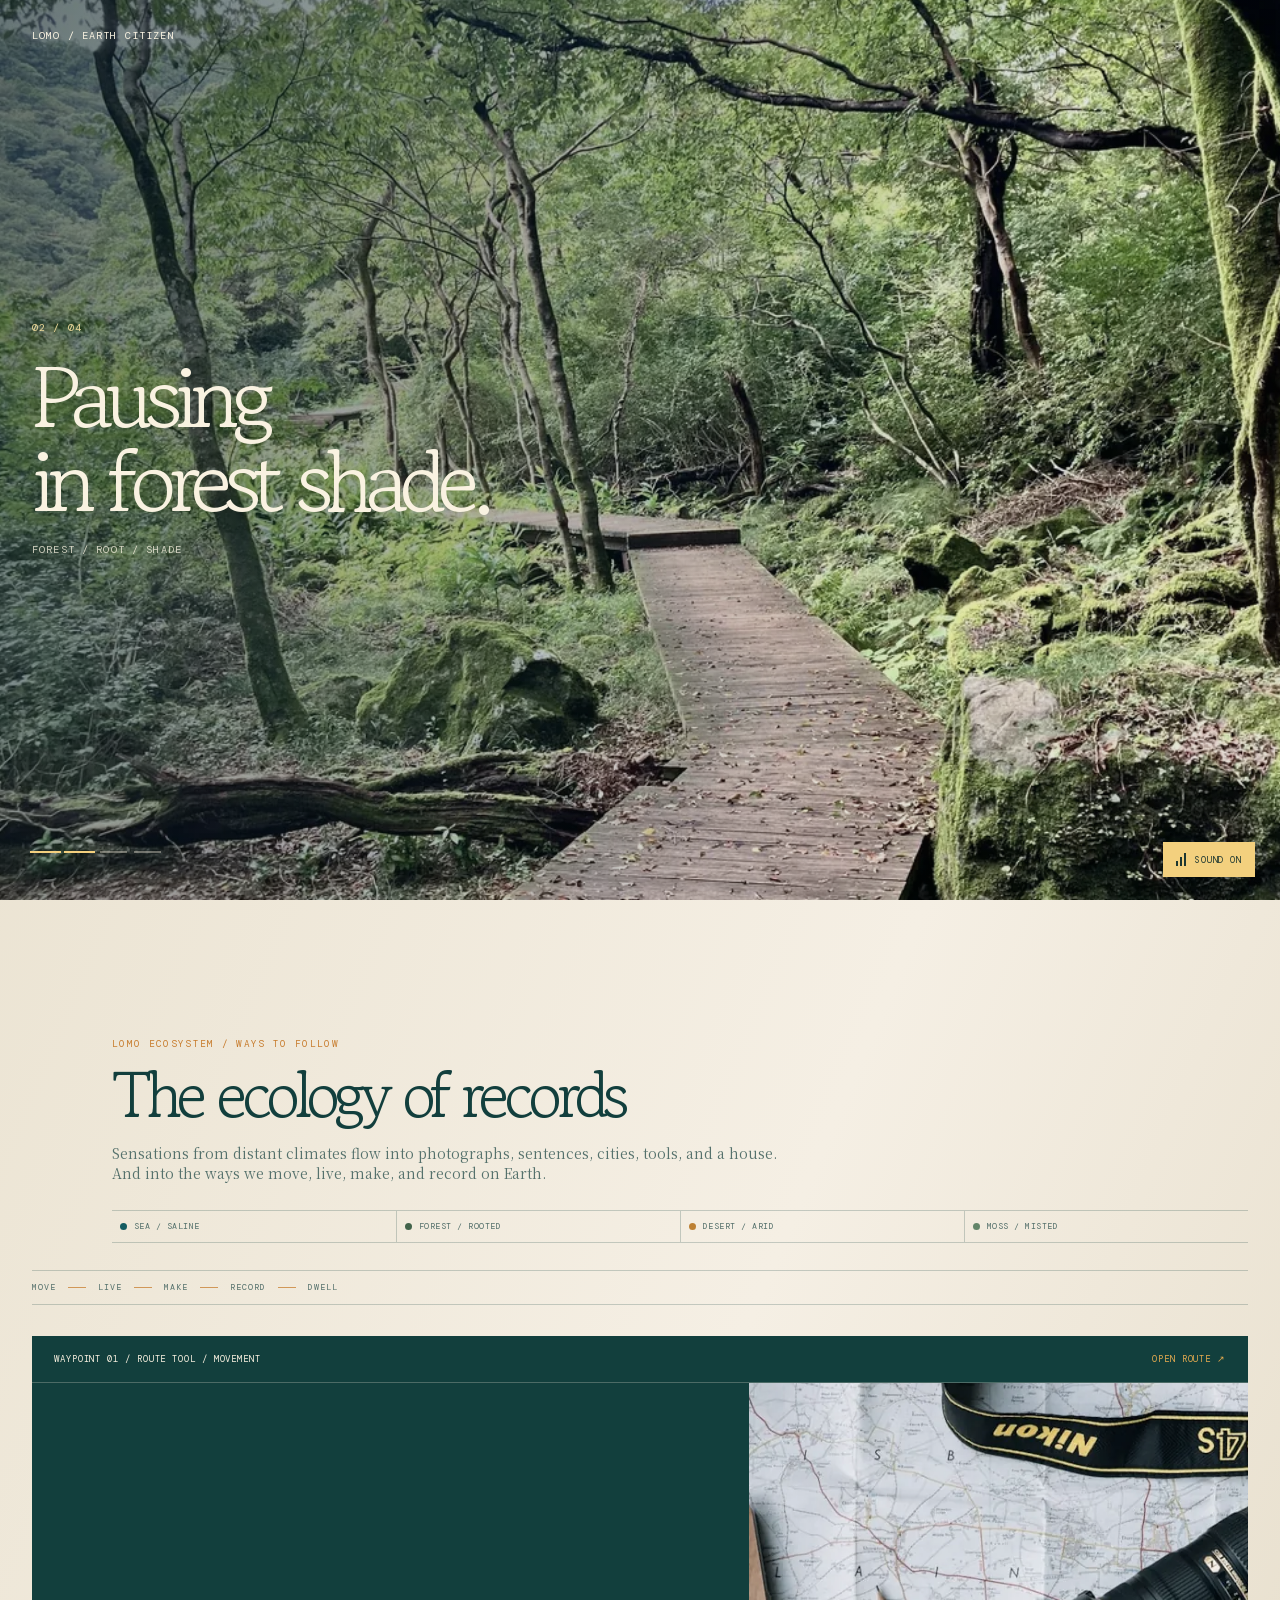
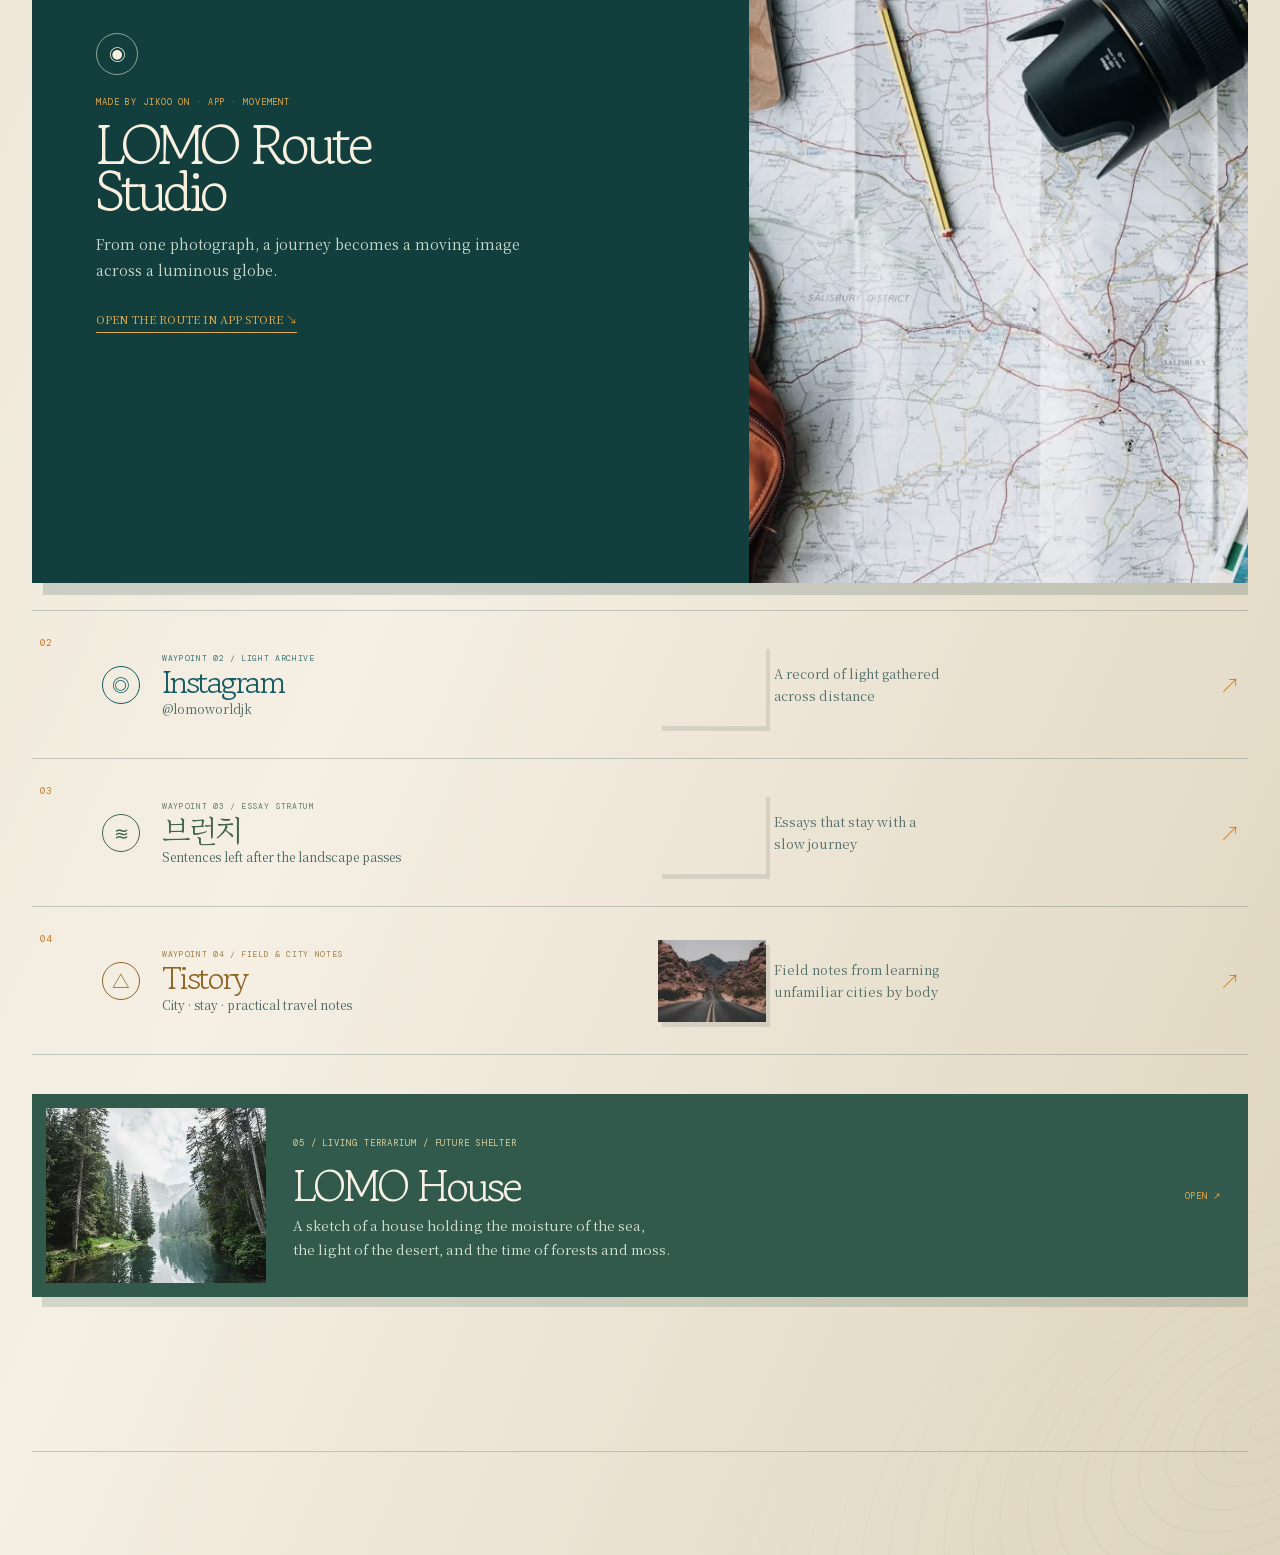
==== index.html @ 43b91ac9 "Add Cloudflare Web Analytics tracking" ====
<!doctype html>
<html lang="ko">
  <head>
    <meta charset="UTF-8" />
    <meta name="viewport" content="width=device-width, initial-scale=1.0" />
    <meta name="theme-color" content="#e8e0cd" />
    <meta
      name="description"
      content="지구 위에서 이동하고 살아가고 만들고 기록하는 방식을 쌓아가는, Jikoo On과 LOMO의 living archive." />
    <meta name="author" content="Jikoo On" />
    <meta name="color-scheme" content="light" />
    <meta name="robots" content="index, follow, max-image-preview:large" />
    <script>
      try {
        const savedLanguage = localStorage.getItem("lomo-language");
        const browserLanguage = navigator.language || navigator.userLanguage || "";
        const staticLanguage = document.documentElement.dataset.staticLang;
        const initialLanguage = staticLanguage === "ko" || staticLanguage === "en" ? staticLanguage : (savedLanguage === "ko" || savedLanguage === "en" ? savedLanguage : (/^ko(?:-|$)/i.test(browserLanguage) ? "ko" : "en"));
        document.documentElement.lang = initialLanguage;
        document.documentElement.dataset.lang = initialLanguage;
      } catch (_) {
        document.documentElement.lang = "ko";
        document.documentElement.dataset.lang = "ko";
      }
    </script>
    <script type="application/ld+json">
      {
        "@context": "https://schema.org",
        "@graph": [
          {
            "@type": "WebSite",
            "url": "https://jikoolomo.github.io/lomo-webpage/",
            "name": "Jikoo On · LOMO Links",
            "description": "지구 위에서 이동하고 살아가고 만들고 기록하는 방식을 쌓아가는 Jikoo On과 LOMO의 living archive.",
            "inLanguage": "ko"
          },
          {
            "@type": "Person",
            "name": "Jikoo On",
            "alternateName": "지쿠 On",
            "sameAs": [
              "https://www.instagram.com/lomoworldjk/",
              "https://brunch.co.kr/@eatfear",
              "https://eatfear.tistory.com/"
            ]
          }
        ]
      }
    </script>
    <link rel="canonical" href="https://jikoolomo.github.io/lomo-webpage/" />
    <link rel="alternate" hreflang="ko" href="https://jikoolomo.github.io/lomo-webpage/ko/" />
    <link rel="alternate" hreflang="en" href="https://jikoolomo.github.io/lomo-webpage/en/" />
    <link rel="alternate" hreflang="x-default" href="https://jikoolomo.github.io/lomo-webpage/" />
    <meta property="og:url" content="https://jikoolomo.github.io/lomo-webpage/" />
    <meta property="og:type" content="website" />
    <meta property="og:site_name" content="Jikoo On · LOMO Links" />
    <meta property="og:title" content="Jikoo On · LOMO Links" />
    <meta property="og:description" content="지구 위에서 이동하고 살아가고 만들고 기록하는 방식을 쌓아갑니다." />
    <meta property="og:image" content="https://jikoolomo.github.io/lomo-webpage/images/og-image-ko.jpg" />
    <meta property="og:image:width" content="1200" />
    <meta property="og:image:height" content="630" />
    <meta property="og:image:type" content="image/jpeg" />
    <meta property="og:locale" content="ko_KR" />
    <meta property="og:locale:alternate" content="en_US" />
    <meta name="twitter:card" content="summary_large_image" />
    <meta name="twitter:title" content="Jikoo On · LOMO Links" />
    <meta name="twitter:description" content="지구 위에서 이동하고 살아가고 만들고 기록하는 방식을 쌓아갑니다." />
    <meta name="twitter:image" content="https://jikoolomo.github.io/lomo-webpage/images/og-image-ko.jpg" />
    <script>
      try {
        const replay = new URLSearchParams(location.search).get("intro") === "1";
        const reduced = matchMedia("(prefers-reduced-motion: reduce)").matches;
        if ((replay || !localStorage.getItem("lomo-intro-seen")) && !reduced) {
          document.documentElement.classList.add("intro-pending");
        }
      } catch (_) {}
    </script>
    <link rel="stylesheet" href="styles.min.css" />
    <link rel="preload" as="font" href="fonts/gowun-batang-400.woff2" type="font/woff2" crossorigin />
    <link rel="preload" as="image" href="images/hero-earth.webp" imagesrcset="images/hero-earth-400.webp 400w, images/hero-earth.webp 1200w" imagesizes="(max-width: 600px) 88vw, 390px" type="image/webp" fetchpriority="high" />
    <link rel="icon" href="data:image/svg+xml,%3Csvg xmlns='http://www.w3.org/2000/svg' viewBox='0 0 64 64'%3E%3Crect width='64' height='64' rx='12' fill='%23123f3d'/%3E%3Cpath d='M43 12C27 8 14 19 14 33c0 14 14 23 27 16 8-4 9-17 1-23-5-4-13-1-13 6 0 5 5 8 9 5' fill='none' stroke='%23e8e0cd' stroke-width='4.5' stroke-linecap='round'/%3E%3C/svg%3E" />
    <title>Jikoo On · LOMO Links</title>
  </head>

  <body>
    <!--
      LOMO Links / independent GitHub Pages source
      Brand idea: a citizen of Earth holding distant climates together.
      Replace only image URLs in styles.css when using personal photographs.
    -->
    <div class="ecosystem-intro" id="ecosystem-intro" data-theme="sea" aria-hidden="true" hidden>
      <div class="intro-landscape" aria-hidden="true"></div>
      <div class="intro-shade" aria-hidden="true"></div>
      <div class="intro-content">
        <p class="intro-brand">LOMO / EARTH CITIZEN</p>
                  <div class="intro-center">

          <span class="intro-number">01 / 04</span>
          <p class="intro-korean">바다의 조류를<br />따라갑니다.</p>
          <p class="intro-english">SEA / SALT / TIDE</p>
        </div>
        <div class="intro-footer">
          <div class="intro-progress" aria-hidden="true"><i></i><i></i><i></i><i></i></div>
          <button class="intro-skip" type="button" data-i18n-html="intro.skip">건너뛰기 <span>↗</span></button>
        </div>
      </div>
    </div>

    <audio id="ambient-sea" loop preload="none"><source src="audio/lomo-sea-ambient.mp3" type="audio/mpeg" /></audio>
    <audio id="ambient-forest" loop preload="none"><source src="audio/lomo-forest-ambient.mp3" type="audio/mpeg" /></audio>
    <audio id="ambient-desert" loop preload="none"><source src="audio/lomo-desert-ambient.mp3" type="audio/mpeg" /></audio>
    <audio id="ambient-moss" loop preload="none"><source src="audio/lomo-moss-ambient.mp3" type="audio/mpeg" /></audio>

    <button class="sound-toggle" type="button" data-sound-toggle aria-pressed="false" aria-label="자연 배경음 켜기">
      <span class="sound-glyph" aria-hidden="true"><i></i><i></i><i></i></span>
      <span data-sound-label aria-live="polite">SOUND OFF</span>
    </button>

    <main class="site-shell" id="site-content">
      <div class="contour contour--top" aria-hidden="true"></div>

      <header class="site-header wrap">
        <a class="brand" href="#top" aria-label="Jikoo On 홈으로 이동" data-i18n-aria-label="brand.home">
          <svg class="brand-mark" viewBox="0 0 48 48" fill="none" aria-hidden="true">
            <path d="M33.5 8.5C22 5 11 12.3 11 24.5c0 11.5 11.2 18.4 21.7 13.1 7.7-3.9 8.4-14.2 1.5-19.2-4.6-3.3-11.2-.6-11.2 5.1 0 4 4.2 6.4 7.5 4.1" stroke="currentColor" stroke-width="3.4" stroke-linecap="round"/>
            <path d="M24 14.5c3.5 2.9 5.2 6.1 5.2 9.5 0 3.9-1.9 7.1-5.7 9.7" stroke="currentColor" stroke-width="2" stroke-linecap="round"/>
          </svg>
          <span>
            <b>JIKOO ON</b>
            <em>LOMO LINKS / LIVING ARCHIVE</em>
          </span>
        </a>
        <div class="header-tools">
          <p class="header-climates" data-i18n="header.climates">○ 바다 · 숲 · 사막 · 이끼숲</p>
            <div class="language-switcher" role="group" aria-label="언어 선택" data-i18n-aria-label="language.group">
            <a href="ko/" data-language="ko" aria-current="page">한국어</a><span aria-hidden="true">/</span><a href="en/" data-language="en">EN</a>
          </div>
        </div>
      </header>

      <section class="hero wrap" aria-labelledby="page-title">
        <aside class="origin-rail" aria-label="기록의 시작">
          <span>01</span><i></i><span>ORIGIN NOTE</span>
        </aside>

        <div class="hero-copy">
          <div class="meta-line">
            <span>JIKOO ON / THE OBSERVER</span>
            <span>LOMO TERRARIUM · BEGIN DEC 2022</span>
          </div>
          <h1 id="page-title" data-i18n-html="hero.title">서로 먼 풍경을<br />한 기록 안에<br /><i>천천히 기릅니다.</i></h1>
          <p class="english-line" data-i18n="hero.english">A citizen of Earth, holding distant climates together.</p>
          <div class="rule"></div>
          <p class="origin-quote" data-i18n-html="hero.origin">물이 무서웠습니다.<br /><strong>지금은 다이버예요.</strong></p>
          <p class="intro-body" data-i18n="hero.body">
            2022년 12월부터 서로 다른 환경에서 만난 감각을 사진과 글로 남기고 있습니다.
            바다와 숲, 사막과 이끼숲처럼 쉽게 함께 놓이지 않는 풍경은 LOMO Route Studio와
            언젠가 지을 테라리움 하우스의 상상이 되었습니다.
          </p>
          <div class="fact-line" aria-label="LOMO 기록의 핵심 환경" data-i18n-aria-label="hero.factLabel">
            <span>BEGIN / DEC 2022</span><i></i><span>SEA ↔ FOREST</span><i></i><span>DESERT ↔ MOSS</span>
          </div>
        </div>

        <figure class="hero-polaroid">
            <img
            src="images/hero-earth.webp"
            srcset="images/hero-earth-400.webp 400w, images/hero-earth.webp 1200w"
            sizes="(max-width: 600px) 88vw, 390px"
            alt="안개가 감도는 숲과 산의 풍경"
            data-i18n-alt="image.hero"
            loading="eager"
            fetchpriority="high"
            decoding="async" />
          <figcaption><span>FIELD NOTE / EARTH</span><span>shared climates</span></figcaption>
          <div class="biome-strip" aria-label="LOMO가 품는 생태계">
            <span class="sea">SEA / SALT</span><span class="forest">FOREST / ROOT</span><span class="desert">DESERT / DUST</span><span class="moss">MOSS / MIST</span>
          </div>
          <span class="north" aria-label="북쪽을 가리키는 나침반">
            <b>N</b>
            <svg viewBox="0 0 48 48" aria-hidden="true">
              <path d="M24 7 29 24 24 41 19 24 24 7Z" fill="currentColor" opacity=".2" />
              <path d="M24 7 29 24 24 24Z" fill="currentColor" />
              <path d="M24 41 19 24 24 24Z" fill="currentColor" opacity=".42" />
              <circle cx="24" cy="24" r="2.2" fill="currentColor" />
            </svg>
          </span>
        </figure>
      </section>

      <section class="waypoints wrap" aria-labelledby="waypoints-title">
        <div class="section-heading">
          <p>LOMO ECOSYSTEM / WAYS TO FOLLOW</p>
          <h2 id="waypoints-title" data-i18n="ecosystem.title">기록의 생태계</h2>
          <span data-i18n-html="ecosystem.lead">서로 다른 기후의 감각이 사진, 문장, 도시, 도구, 하우스로 이어집니다.<br />지구 위에서 이동하고, 살아가고, 만들고, 기록하는 방식까지.</span>
        </div>

        <div class="climate-index" aria-label="네 가지 환경의 공존">
          <span><i class="dot sea-dot"></i>SEA / SALINE</span>
          <span><i class="dot forest-dot"></i>FOREST / ROOTED</span>
          <span><i class="dot desert-dot"></i>DESERT / ARID</span>
          <span><i class="dot moss-dot"></i>MOSS / MISTED</span>
        </div>
        <div class="citizen-spectrum" aria-label="Earth Citizen의 실천 영역: 이동, 살아가기, 만들기, 기록하기, 머무르기">
          <span>MOVE</span><i></i><span>LIVE</span><i></i><span>MAKE</span><i></i><span>RECORD</span><i></i><span>DWELL</span>
        </div>

        <a class="feature-route" href="https://apps.apple.com/app/id6782547819" target="_blank" rel="noreferrer noopener" data-sound-theme="sea">
          <div class="route-top"><span>WAYPOINT 01 / ROUTE TOOL / MOVEMENT</span><span>OPEN ROUTE ↗</span></div>
          <div class="route-content">
            <div class="route-copy">
              <span class="compass" aria-hidden="true">◉</span>
              <small>MADE BY JIKOO ON · APP · MOVEMENT</small>
              <h3 data-i18n-html="route.title">LOMO Route<br />Studio</h3>
              <p data-i18n-html="route.body">사진 한 장에서, 빛나는 지구본 위로<br />내 여정이 하나의 영상이 됩니다.</p>
              <b data-i18n="route.cta">앱스토어에서 경로 열기 ↘</b>
            </div>
            <img class="route-image" src="images/route-480.webp" srcset="images/route-480.webp 480w, images/route.webp 1200w" sizes="(max-width: 600px) 100vw, 42vw" alt="자연 속 여행 노트" data-i18n-alt="image.route" loading="lazy" decoding="async" width="1200" height="800" />
          </div>
        </a>

        <div class="link-list">
          <a class="waypoint sea-waypoint" href="https://www.instagram.com/lomoworldjk/" target="_blank" rel="noreferrer noopener" data-sound-theme="sea">
            <span class="waypoint-number">02</span><span class="waypoint-icon">◎</span>
            <span class="waypoint-title"><small>WAYPOINT 02 / LIGHT ARCHIVE</small><b>Instagram</b><em>@lomoworldjk</em></span>
            <img class="waypoint-photo sea-photo" src="images/sea-240.webp" srcset="images/sea-120.webp 120w, images/sea-240.webp 240w, images/sea.webp 1200w" sizes="(max-width: 600px) 60px, (max-width: 860px) 90px, 108px" alt="해안의 조수와 모래를 담은 사진" data-i18n-alt="image.sea" loading="lazy" decoding="async" width="1200" height="800" />
            <span class="waypoint-note" data-i18n="waypoint.instagram.note">서로 다른 빛을 모은 사진 기록</span><span class="waypoint-arrow">↗</span>
          </a>
          <a class="waypoint forest-waypoint" href="https://brunch.co.kr/@eatfear" target="_blank" rel="noreferrer noopener" data-sound-theme="forest">
            <span class="waypoint-number">03</span><span class="waypoint-icon">≋</span>
            <span class="waypoint-title"><small>WAYPOINT 03 / ESSAY STRATUM</small><b>브런치</b><em data-i18n="waypoint.brunch.title">풍경이 지나간 뒤 남는 문장</em></span>
            <img class="waypoint-photo forest-photo" src="images/forest-240.webp" srcset="images/forest-120.webp 120w, images/forest-240.webp 240w, images/forest.webp 1200w" sizes="(max-width: 600px) 60px, (max-width: 860px) 90px, 108px" alt="안개 낀 숲을 담은 사진" data-i18n-alt="image.forest" loading="lazy" decoding="async" width="1200" height="800" />
            <span class="waypoint-note" data-i18n="waypoint.brunch.note">느린 여행을 오래 바라본 에세이</span><span class="waypoint-arrow">↗</span>
          </a>
          <a class="waypoint desert-waypoint" href="https://eatfear.tistory.com/" target="_blank" rel="noreferrer noopener" data-sound-theme="desert">
            <span class="waypoint-number">04</span><span class="waypoint-icon">△</span>
            <span class="waypoint-title"><small>WAYPOINT 04 / FIELD &amp; CITY NOTES</small><b>Tistory</b><em data-i18n="waypoint.tistory.title">도시 · 체류 · 실용 여행 노트</em></span>
            <img class="waypoint-photo desert-photo" src="images/desert-240.webp" srcset="images/desert-120.webp 120w, images/desert-240.webp 240w, images/desert.webp 1200w" sizes="(max-width: 600px) 60px, (max-width: 860px) 90px, 108px" alt="붉은 사막의 능선을 담은 사진" data-i18n-alt="image.desert" loading="lazy" decoding="async" width="1200" height="800" />
            <span class="waypoint-note" data-i18n="waypoint.tistory.note">몸으로 배우는 낯선 도시 기록</span><span class="waypoint-arrow">↗</span>
          </a>
        </div>

        <button class="house-route" type="button" data-modal-open data-sound-theme="moss" aria-haspopup="dialog" aria-controls="lomo-house-modal">
          <img class="house-photo" src="images/moss-720.webp" srcset="images/moss-480.webp 480w, images/moss-720.webp 720w, images/moss.webp 1200w" sizes="(max-width: 600px) calc(100vw - 58px), 220px" alt="깊은 숲과 이끼의 풍경" data-i18n-alt="image.house" loading="lazy" decoding="async" width="1200" height="800" />
          <div class="house-copy"><small>05 / LIVING TERRARIUM / FUTURE SHELTER</small><h3>LOMO House</h3><p data-i18n-html="house.teaser">바다의 수분, 사막의 빛, 숲과 이끼의 시간을<br />함께 품을 집의 스케치.</p></div>
          <span class="house-arrow" aria-hidden="true">OPEN ↗</span>
        </button>
      </section>

      <footer class="site-footer wrap">
        <div class="specimen-tray">
          <p>✧ ONE TERRARIUM / MANY CLIMATES</p>
          <span class="salt">SALT</span><span class="sap">SAP</span><span class="sand">SAND</span><span class="moss-specimen">MOSS</span>
        </div>
        <p>© 2026 Jikoo Kim · 지쿠 On</p>
        <a href="#top" data-i18n="footer.back">BACK TO SURFACE ↗</a>
      </footer>
      <div class="contour contour--bottom" aria-hidden="true"></div>
    </main>

    <div class="modal-backdrop" id="lomo-house-modal" role="dialog" aria-modal="true" aria-labelledby="house-modal-title" aria-describedby="house-modal-description" aria-hidden="true" hidden>
      <section class="house-modal" tabindex="-1">
        <button class="modal-close" type="button" data-modal-close aria-label="LOMO House 상세 창 닫기" data-i18n-aria-label="modal.close"><span data-i18n="modal.closeText">닫기</span> <span>×</span></button>
        <img class="modal-image" src="images/house-480.webp" srcset="images/house-480.webp 480w, images/house.webp 1200w" sizes="(max-width: 600px) calc(100vw - 26px), 45vw" alt="안개와 숲이 공존하는 자연 풍경" data-i18n-alt="image.modal" loading="lazy" decoding="async" width="1200" height="1000" />
        <div class="modal-content">
          <p class="modal-kicker">LOMO HOUSE / A FUTURE SHELTER</p>
          <h2 id="house-modal-title" data-i18n-html="modal.title">서로 먼 기후가<br /><i>함께 머무는 집</i></h2>
          <p id="house-modal-description" class="modal-lead" data-i18n="modal.lead">LOMO House는 여행에서 만난 상반된 환경을 한 지붕 아래에서 상상하는, 아직은 미래형 테라리움 하우스입니다.</p>
          <p class="modal-body" data-i18n="modal.body">바다의 습도와 사막의 빛, 숲의 그림자와 이끼의 느린 시간을 분리하지 않고 한 공간의 감각으로 엮습니다. 국경을 넘어 지구 위에 살아가는 태도처럼, LOMO House는 서로 다른 조건이 관계를 맺는 방식에 대한 스케치입니다.</p>
          <div class="modal-biomes" aria-label="LOMO House의 네 가지 환경" data-i18n-aria-label="modal.biomesLabel">
            <span class="sea">SEA<br /><b data-i18n="biome.sea">수분과 조류</b></span><span class="forest">FOREST<br /><b data-i18n="biome.forest">그림자와 뿌리</b></span><span class="desert">DESERT<br /><b data-i18n="biome.desert">빛과 온기</b></span><span class="moss">MOSS<br /><b data-i18n="biome.moss">안개와 시간</b></span>
          </div>
          <a class="modal-outbound" href="https://www.instagram.com/lomo.earth/" target="_blank" rel="noreferrer noopener" data-i18n="modal.cta">LOMO.earth에서 스케치 보기 ↗</a>
        </div>
      </section>
    </div>
    <script src="locales.js" defer></script>
    <script src="script.js" defer></script>
    <!-- Cloudflare Web Analytics -->
    <script type="module" src="https://static.cloudflareinsights.com/beacon.min.js" data-cf-beacon='{"token": "00f51e51215d4da5a0dc3841df4be704"}'></script>
    <!-- End Cloudflare Web Analytics -->
  </body>
</html>
---- styles.min.css ----
@font-face{font-family:"DM Mono";font-style:normal;font-weight:400;font-display:swap;src:url("fonts/dm-mono-400.woff2") format("woff2")}@font-face{font-family:"DM Mono";font-style:normal;font-weight:500;font-display:swap;src:url("fonts/dm-mono-500.woff2") format("woff2")}@font-face{font-family:"Gowun Batang";font-style:normal;font-weight:400;font-display:swap;src:url("fonts/gowun-batang-400.woff2") format("woff2")}@font-face{font-family:"Gowun Batang";font-style:normal;font-weight:700;font-display:swap;src:url("fonts/gowun-batang-700.woff2") format("woff2")}@font-face{font-family:"Noto Serif KR";font-style:normal;font-weight:400;font-display:swap;src:url("fonts/noto-serif-kr-400.woff2") format("woff2")}@font-face{font-family:"Noto Serif KR";font-style:normal;font-weight:500;font-display:swap;src:url("fonts/noto-serif-kr-500.woff2") format("woff2")}@font-face{font-family:"Noto Serif KR";font-style:normal;font-weight:600;font-display:swap;src:url("fonts/noto-serif-kr-600.woff2") format("woff2")}html[data-lang=en] body:not(.i18n-ready){visibility:hidden}:root{--paper:#e8e0cd;--paper-light:#f6f0e4;--ink:#123f3d;--ink-soft:#55716c;--teal:#145c61;--forest:#42634b;--desert:#bd8134;--moss:#638569;--saffron:#c77c2d;--line:rgba(18, 63, 61, 0.22);--serif:"Noto Serif KR",serif;--display:"Gowun Batang",serif;--mono:"DM Mono",monospace;--ease:cubic-bezier(0.23, 1, 0.32, 1)}*{box-sizing:border-box}html{scroll-behavior:smooth}body{margin:0;background:var(--paper);color:var(--ink);font-family:var(--serif)}body.intro-active{overflow:hidden}a{color:inherit;text-decoration:none;-webkit-tap-highlight-color:transparent}button{font:inherit;-webkit-tap-highlight-color:transparent}img{max-width:100%}.site-shell{position:relative;min-height:100vh;overflow:hidden;background:radial-gradient(circle at 84% 2%,#f8e7be 0,transparent 25rem),linear-gradient(113deg,#e8e0cd 0,#f5efe4 50%,#ded4bd 100%)}.sound-toggle{position:fixed;z-index:56;right:25px;bottom:23px;display:inline-flex;align-items:center;gap:9px;border:1px solid var(--ink);padding:10px 12px;color:var(--ink);background:rgba(246,240,228,.94);box-shadow:4px 5px 0 rgba(18,63,61,.15);font:.56rem var(--mono);letter-spacing:.1em;cursor:pointer;transition:transform .18s var(--ease),background .25s var(--ease),color .25s var(--ease),border-color .25s var(--ease)}.sound-toggle:hover{transform:translate(-2px,-2px);box-shadow:6px 7px 0 rgba(18,63,61,.18)}.sound-toggle:active{transform:scale(.97)}.sound-toggle:focus-visible{outline:2px solid var(--saffron);outline-offset:3px}.sound-toggle[aria-pressed=true]{color:#f8f0df;border-color:var(--teal);background:var(--teal)}.sound-glyph{display:flex;align-items:end;gap:2px;height:13px}.sound-glyph i{display:block;width:2px;height:5px;background:currentColor}.sound-glyph i:nth-child(2){height:9px}.sound-glyph i:nth-child(3){height:13px}.sound-toggle[aria-pressed=true] .sound-glyph i{animation:.8s ease-in-out infinite alternate sound-pulse}.sound-toggle[aria-pressed=true] .sound-glyph i:nth-child(2){animation-delay:.14s}.sound-toggle[aria-pressed=true] .sound-glyph i:nth-child(3){animation-delay:.27s}.intro-pending .sound-toggle{color:#f9f2e1;border-color:rgba(249,242,225,.65);background:rgba(8,32,30,.3);box-shadow:none}.intro-pending .sound-toggle[aria-pressed=true]{border-color:#f3d07e;color:#1c3630;background:#f3d07e}.ecosystem-intro{position:fixed;z-index:40;inset:0;display:grid;place-items:stretch;overflow:hidden;color:#f9f2e1;background:#155b63;opacity:0;visibility:hidden;transition:opacity .45s var(--ease),visibility .45s var(--ease),background .55s var(--ease)}.ecosystem-intro[hidden]{display:none}.intro-pending .ecosystem-intro{opacity:1;visibility:visible}.ecosystem-intro[data-state=leaving]{opacity:0;visibility:hidden}.intro-landscape,.intro-shade{position:absolute;inset:-4%}.intro-landscape{background:center/cover no-repeat;transform:scale(1.08);transition:transform .78s var(--ease),filter .55s var(--ease);animation:4.1s ease-in-out infinite alternate intro-breathe}.intro-shade{background:linear-gradient(110deg,rgba(7,31,31,.64),rgba(7,31,31,.1) 68%);transition:background .55s var(--ease)}.ecosystem-intro[data-theme=sea]{background:#155b63}.ecosystem-intro[data-theme=sea] .intro-landscape{background-image:url("images/sea.webp");filter:saturate(.9)}.ecosystem-intro[data-theme=forest]{background:#42634b}.ecosystem-intro[data-theme=forest] .intro-landscape{background-image:url("images/forest.webp");filter:saturate(.72)}.ecosystem-intro[data-theme=desert]{background:#b97732}.ecosystem-intro[data-theme=desert] .intro-landscape{background-image:url("images/desert-wide.webp");filter:saturate(.78)}.ecosystem-intro[data-theme=moss]{background:#5e8069}.ecosystem-intro[data-theme=moss] .intro-landscape{background-image:url("images/moss.webp");filter:saturate(.72)}.ecosystem-intro[data-theme=desert] .intro-shade{background:linear-gradient(110deg,rgba(74,41,13,.62),rgba(74,41,13,.08) 70%)}.ecosystem-intro[data-theme=moss] .intro-shade{background:linear-gradient(110deg,rgba(14,45,35,.66),rgba(14,45,35,.1) 67%)}.intro-content{position:relative;z-index:1;display:grid;grid-template-rows:auto 1fr auto;width:min(1360px,calc(100% - 64px));margin:0 auto;padding:29px 0 32px}.intro-brand,.intro-english,.intro-number,.intro-skip{font-family:var(--mono);letter-spacing:.11em}.intro-brand{margin:0;font-size:.64rem}.intro-center{align-self:center;max-width:720px}.intro-number{display:block;margin-bottom:21px;color:#ead798;font-size:.65rem}.intro-korean{margin:0;font:400 clamp(3.1rem, 6.8vw, 7rem)/.96 var(--display);letter-spacing:-.09em;text-shadow:0 2px 24px rgba(0,0,0,.2)}.intro-english{margin:20px 0 0;color:rgba(249,242,225,.8);font-size:.65rem}.intro-footer{display:flex;align-items:center;justify-content:space-between}.intro-progress{display:flex;gap:7px}.intro-progress i{display:block;width:27px;height:2px;background:rgba(249,242,225,.38);transition:background .25s var(--ease),transform .25s var(--ease)}.intro-progress i.is-active{background:#f3d07e;transform:scaleX(1.15)}.intro-skip{border:0;padding:8px 0;color:#f9f2e1;background:0 0;font-size:.61rem;cursor:pointer}.intro-skip span{color:#f3d07e;font-size:.8rem}.intro-skip:focus-visible{outline:#f3d07e solid 2px;outline-offset:5px}.site-shell::before{position:fixed;inset:0;z-index:0;pointer-events:none;content:"";opacity:.13;background-image:url("data:image/svg+xml,%3Csvg viewBox='0 0 240 240' xmlns='http://www.w3.org/2000/svg'%3E%3Cfilter id='n'%3E%3CfeTurbulence type='fractalNoise' baseFrequency='.82' numOctaves='4' stitchTiles='stitch'/%3E%3C/filter%3E%3Crect width='100%25' height='100%25' filter='url(%23n)' opacity='.25'/%3E%3C/svg%3E")}.wrap{position:relative;z-index:1;width:min(1360px,calc(100% - 64px));margin-inline:auto}.site-header{display:flex;align-items:center;justify-content:space-between;padding:27px 0 23px;border-bottom:1px solid var(--line)}.header-tools{display:flex;align-items:center;gap:24px}.language-switcher{display:inline-flex;align-items:center;gap:7px;color:var(--ink-soft);font:.56rem var(--mono);letter-spacing:.08em}.language-switcher a{border-bottom:1px solid transparent;padding:3px 0;color:inherit;font:inherit;letter-spacing:inherit;cursor:pointer}.language-switcher a:focus-visible,.language-switcher a:hover,.language-switcher a[aria-current=page]{border-color:var(--saffron);color:var(--ink)}.language-switcher a:focus-visible{outline:2px solid var(--saffron);outline-offset:3px}.brand{display:flex;align-items:center;gap:11px}.brand-mark{width:36px;color:var(--teal)}.brand span{display:grid;gap:3px}.brand b,.brand em,.climate-index,.fact-line,.header-climates,.house-copy small,.meta-line,.route-copy small,.route-top,.section-heading>p,.site-footer,.waypoint-number,.waypoint-title small{font-family:var(--mono)}.brand b{font-size:.72rem;letter-spacing:.13em}.brand em{color:var(--ink-soft);font-size:.5rem;font-style:normal;letter-spacing:.08em}.header-climates{margin:0;color:var(--ink-soft);font-size:.63rem;letter-spacing:.09em}.hero{display:grid;grid-template-columns:80px minmax(0,1.15fr) minmax(300px,.7fr);align-items:end;gap:clamp(28px,5vw,94px);padding:clamp(78px,10vw,146px) 0 clamp(96px,12vw,160px)}.origin-rail{display:flex;flex-direction:column;align-self:stretch;align-items:center;gap:12px;padding-top:9px;color:var(--ink-soft);font-family:var(--mono);font-size:.58rem;letter-spacing:.12em;writing-mode:vertical-rl}.origin-rail i{width:1px;min-height:120px;flex:1;background:linear-gradient(var(--ink),transparent);opacity:.55}.meta-line{display:flex;justify-content:space-between;color:var(--ink-soft);font-size:.61rem;letter-spacing:.11em}h1{margin:28px 0 17px;font:400 clamp(3.25rem, 6.5vw, 6.9rem)/.95 var(--display);letter-spacing:-.09em}h1 i{color:var(--teal);font-style:normal}.english-line{margin:0;color:#71817a;font-size:.95rem;font-style:italic}.rule{width:100%;max-width:535px;height:1px;margin:46px 0 24px;background:var(--line)}.origin-quote{margin:0 0 22px;font:400 clamp(1.7rem, 2.45vw, 2.55rem)/1.17 var(--display);letter-spacing:-.08em}.origin-quote strong{color:var(--teal);font-weight:400}.intro-body{max-width:550px;margin:0;color:#47635e;font-size:.9rem;line-height:2;word-break:keep-all}.fact-line{display:flex;flex-wrap:wrap;align-items:center;gap:8px;margin-top:31px;color:var(--ink-soft);font-size:.57rem;letter-spacing:.1em}.fact-line i{width:19px;height:1px;background:var(--teal)}.hero-polaroid{position:relative;margin:0;padding:11px 11px 0;background:var(--paper-light);box-shadow:12px 15px 0 rgba(20,92,97,.13);transform:rotate(2deg)}.hero-polaroid img{display:block;width:100%;aspect-ratio:.87;object-fit:cover;filter:saturate(.75) contrast(.98)}.hero-polaroid figcaption{display:flex;justify-content:space-between;padding:10px 2px 8px;color:var(--ink-soft);font:.5rem var(--mono);letter-spacing:.08em}.biome-strip{display:grid;grid-template-columns:repeat(4,1fr);margin:0 -11px;color:#f7f0df;font:.4rem var(--mono);letter-spacing:.04em;text-align:center}.biome-strip span{padding:8px 2px;white-space:nowrap}.sea{background:var(--teal)}.forest{background:var(--forest)}.desert{background:var(--desert)}.moss{background:var(--moss)}.north{position:absolute;top:-27px;right:12px;display:grid;place-items:center;width:50px;height:50px;border:1px solid var(--teal);border-radius:50%;background:var(--paper-light);color:var(--teal);font:.58rem var(--mono)}.north b{position:absolute;top:7px;z-index:1;font:500 .58rem var(--mono);letter-spacing:.08em}.north svg{width:31px;height:31px;margin-top:8px}.waypoints{padding-bottom:clamp(98px,12vw,165px);content-visibility:auto;contain-intrinsic-size:1200px}.section-heading{margin-left:80px;margin-bottom:27px}.section-heading>p{margin:0 0 12px;color:var(--saffron);font-size:.59rem;letter-spacing:.14em}h2{margin:0;font:400 clamp(2.55rem, 5vw, 4.5rem)/1 var(--display);letter-spacing:-.09em}.section-heading>span{display:block;margin-top:17px;color:var(--ink-soft);font-size:.87rem}.climate-index{display:grid;grid-template-columns:repeat(4,1fr);margin:0 0 27px 80px;border-top:1px solid var(--line);border-bottom:1px solid var(--line)}.climate-index span{display:flex;align-items:center;gap:7px;padding:10px 8px;color:var(--ink-soft);font-size:.52rem;letter-spacing:.06em}.climate-index span+span{border-left:1px solid var(--line)}.citizen-spectrum{display:flex;align-items:center;gap:12px;margin:0 0 31px;padding:11px 0;border-top:1px solid var(--line);border-bottom:1px solid var(--line);color:var(--ink-soft);font:.52rem var(--mono);letter-spacing:.12em}.citizen-spectrum i{width:18px;height:1px;background:var(--saffron);opacity:.75}.dot{width:7px;height:7px;border-radius:50%}.sea-dot{background:var(--teal)}.forest-dot{background:var(--forest)}.desert-dot{background:var(--desert)}.moss-dot{background:var(--moss)}.feature-route{display:block;overflow:hidden;color:#f8f0df;background:var(--ink);box-shadow:11px 12px 0 rgba(18,63,61,.17);transition:transform .22s var(--ease),box-shadow .22s var(--ease)}.feature-route:hover,.house-route:hover{box-shadow:15px 17px 0 rgba(18,63,61,.2);transform:translate(-4px,-4px)}.brand:focus-visible,.feature-route:focus-visible,.site-footer>a:focus-visible{outline:2px solid var(--saffron);outline-offset:4px}.feature-route:active,.house-route:active,.waypoint:active{transform:scale(.985)}.route-top{display:flex;justify-content:space-between;padding:17px 22px;border-bottom:1px solid rgba(248,240,223,.25);font-size:.57rem;letter-spacing:.1em}.route-top span:last-child{color:#e3aa4f}.route-content{display:grid;grid-template-columns:1.18fr .82fr;min-height:330px}.route-copy{align-self:center;padding:clamp(36px,5vw,67px)}.compass{display:grid;place-items:center;width:42px;height:42px;border:1px solid rgba(248,240,223,.55);border-radius:50%;font-size:1.05rem}.route-copy small{display:block;margin-top:21px;color:#e2ab50;font-size:.55rem;letter-spacing:.1em}.house-copy h3,.route-copy h3{margin:13px 0 16px;font:400 clamp(2.4rem, 4.3vw, 4.5rem)/.85 var(--display);letter-spacing:-.07em}.route-copy p{margin:0;color:#cad8cd;font-size:.88rem;line-height:1.85}.route-copy b{display:inline-block;margin-top:28px;padding-bottom:5px;border-bottom:1px solid #e2ab50;color:#e2ab50;font-size:.71rem;font-weight:400}.route-image{display:block;width:100%;min-height:260px;object-fit:cover;object-position:center;filter:saturate(.74)}.link-list{margin-top:27px;border-top:1px solid var(--line)}.waypoint{position:relative;isolation:isolate;display:grid;grid-template-columns:50px 48px minmax(180px,1.15fr) 108px minmax(150px,1fr) 36px;align-items:center;min-height:148px;gap:12px;padding:21px 8px;overflow:hidden;border-bottom:1px solid var(--line);transition:padding .22s var(--ease),color .22s var(--ease)}.waypoint::before{position:absolute;z-index:-1;inset:0;content:"";opacity:0;background:var(--biome-wash);transition:opacity .3s var(--ease)}.waypoint>*{position:relative;z-index:1}.waypoint:focus-visible::before,.waypoint:hover::before{opacity:1}.waypoint:hover{padding-right:21px;padding-left:18px}.waypoint:focus-visible{outline:2px solid var(--saffron);outline-offset:-2px}.waypoint-number{align-self:start;padding-top:4px;color:var(--saffron);font-size:.62rem}.waypoint-icon{display:grid;place-items:center;width:38px;height:38px;border:1px solid currentColor;border-radius:50%;font-size:1.1rem}.sea-waypoint{--biome-wash:linear-gradient(90deg, rgba(20,92,97,.17), rgba(210,236,229,.46));color:var(--teal)}.forest-waypoint{--biome-wash:linear-gradient(90deg, rgba(66,99,75,.18), rgba(224,234,212,.5));color:var(--forest)}.desert-waypoint{--biome-wash:linear-gradient(90deg, rgba(189,129,52,.2), rgba(250,233,194,.54));color:#8e6627}.waypoint-title{display:grid;gap:2px}.waypoint-title small{color:currentColor;font-size:.51rem;letter-spacing:.08em;opacity:.78}.waypoint-title b{font:400 clamp(1.65rem, 2.5vw, 2.3rem)/1 var(--display);letter-spacing:-.07em}.waypoint-title em{color:#4b6761;font-size:.75rem;font-style:normal}.waypoint-photo{display:block;width:108px;height:82px;object-fit:cover;object-position:center;filter:saturate(.65) contrast(.95);box-shadow:4px 5px 0 rgba(18,63,61,.12);transform:translateX(4px);transition:filter .28s var(--ease),transform .28s var(--ease),box-shadow .28s var(--ease)}.waypoint:focus-visible .waypoint-photo,.waypoint:hover .waypoint-photo{filter:saturate(1) contrast(1.03);box-shadow:7px 8px 0 rgba(18,63,61,.16);transform:translateX(0) scale(1.04)}.waypoint-note{max-width:175px;color:#55716c;font-size:.81rem;line-height:1.65;word-break:keep-all}.waypoint-arrow{justify-self:end;color:var(--saffron);font-size:1.25rem;transition:transform .18s var(--ease)}.waypoint:hover .waypoint-arrow{transform:translate(4px,-4px)}.house-route{width:100%;border:0;display:grid;grid-template-columns:220px 1fr 64px;align-items:center;gap:27px;margin-top:39px;padding:14px;color:var(--paper-light);background:#315a4d;box-shadow:10px 10px 0 rgba(49,90,77,.17);text-align:left;cursor:pointer;transition:transform .22s var(--ease),box-shadow .22s var(--ease),background .22s var(--ease)}.house-route:focus-visible,.house-route:hover{background:#244d42}.house-route:focus-visible{outline:2px solid var(--saffron);outline-offset:3px}.house-photo{display:block;width:100%;height:175px;object-fit:cover;object-position:center;filter:saturate(.76);transition:transform .35s var(--ease),filter .35s var(--ease)}.house-route:focus-visible .house-photo,.house-route:hover .house-photo{filter:saturate(1);transform:scale(1.025)}.house-copy small{color:#d9d19e;font:.56rem var(--mono);letter-spacing:.1em}.house-copy h3{margin:16px 0 10px;font-size:clamp(2rem, 3.4vw, 3.25rem)}.house-copy p{margin:0;color:#d5e0d4;font-size:.84rem;line-height:1.8}.house-arrow{justify-self:end;padding-right:12px;color:#e3aa4f;font:.57rem var(--mono);letter-spacing:.08em}.modal-backdrop{position:fixed;z-index:20;inset:0;display:grid;place-items:center;padding:24px;background:rgba(11,36,34,.67);opacity:0;backdrop-filter:blur(0);transition:opacity .26s var(--ease),backdrop-filter .26s var(--ease)}.modal-backdrop[data-state=open]{opacity:1;backdrop-filter:blur(7px)}.modal-backdrop[hidden]{display:none}.modal-open{overflow:hidden}.house-modal{position:relative;display:grid;grid-template-columns:minmax(260px,.78fr) minmax(0,1.02fr);width:min(950px,100%);max-height:min(760px,calc(100vh - 48px));overflow:auto;color:var(--ink);background:var(--paper-light);box-shadow:16px 18px 0 rgba(0,0,0,.2);opacity:0;transform:translateY(16px) scale(.985);transition:opacity .3s var(--ease),transform .3s var(--ease)}.modal-backdrop[data-state=open] .house-modal{opacity:1;transform:translateY(0) scale(1)}.modal-close{position:absolute;z-index:2;top:15px;right:16px;display:flex;align-items:center;gap:7px;border:0;border-bottom:1px solid var(--ink);padding:4px 0;color:var(--ink);background:0 0;font:.62rem var(--mono);letter-spacing:.08em;cursor:pointer}.modal-close span{font:1.25rem/1 var(--display)}.modal-close:focus-visible{outline:2px solid var(--saffron);outline-offset:4px}.modal-image{display:block;width:100%;min-height:590px;object-fit:cover;object-position:center;filter:saturate(.75)}.modal-content{align-self:center;padding:clamp(42px,6vw,73px) clamp(28px,6vw,70px)}.modal-kicker{margin:0 0 14px;color:var(--saffron);font:.58rem var(--mono);letter-spacing:.12em}.modal-content h2{font-size:clamp(2.45rem,4.5vw,4.2rem)}.modal-content h2 i{color:var(--teal);font-style:normal}.modal-lead{margin:27px 0 15px;color:var(--ink);font-size:1rem;line-height:1.85;word-break:keep-all}.modal-body{margin:0;color:var(--ink-soft);font-size:.87rem;line-height:1.9;word-break:keep-all}.modal-biomes{display:grid;grid-template-columns:repeat(2,1fr);margin:30px 0;border:1px solid var(--line)}.modal-biomes span{padding:13px 11px;color:#f9f2e1;font:.58rem/1.5 var(--mono);letter-spacing:.07em}.modal-biomes b{color:inherit;font:.74rem var(--serif);letter-spacing:0}.modal-outbound{display:inline-block;padding-bottom:5px;border-bottom:1px solid var(--saffron);color:var(--saffron);font-size:.78rem}.site-footer{content-visibility:auto;contain-intrinsic-size:140px;display:grid;grid-template-columns:1fr auto 1fr;align-items:end;padding:30px 0 34px;border-top:1px solid var(--line);color:var(--ink-soft);font-size:.57rem;letter-spacing:.08em}.specimen-tray p{margin:0 0 9px;color:var(--teal);font-size:.54rem}.specimen-tray span{display:inline-grid;place-items:center;width:33px;height:18px;margin-right:4px;color:var(--ink);font-size:.43rem}.salt{border:1px solid #9eb8b2;background:#e8f1e6}.sap{border:1px solid #5c734d;background:#a6b77b}.sand{border:1px solid #b89151;background:#e9c983}.moss-specimen{border:1px solid #315a4d;background:#79967d}.site-footer>p{margin:0}.site-footer>a{justify-self:end;border-bottom:1px solid transparent}.site-footer>a:hover{border-color:var(--saffron)}.contour{position:absolute;z-index:0;width:48vw;height:46vw;min-height:380px;opacity:.24;pointer-events:none;background:repeating-radial-gradient(ellipse at 20% 50%,transparent 0 17px,rgba(20,92,97,.27) 18px 19px,transparent 20px 31px);mask-image:linear-gradient(to bottom,black,transparent)}.contour--top{top:145px;right:-18vw;transform:rotate(-17deg)}.contour--bottom{right:-11vw;bottom:-21vw;transform:rotate(146deg)}@media (prefers-reduced-motion:no-preference){.hero-copy,.hero-polaroid,.waypoints{animation:rise .7s var(--ease) both}.hero-polaroid{animation-delay:.09s}.waypoints{animation-delay:.16s}.contour--top{animation:18s ease-in-out infinite alternate drift}}@keyframes rise{from{opacity:0;transform:translateY(12px)}to{opacity:1;transform:translateY(0)}}@keyframes drift{to{transform:translate(-9px,5px) rotate(-17deg)}}@keyframes intro-breathe{to{transform:scale(1.16) translate(-1.3%,.8%)}}@keyframes sound-pulse{to{transform:scaleY(.52);opacity:.62}}@media (max-width:860px){.hero{grid-template-columns:44px minmax(0,1fr)}.hero-polaroid{grid-column:2;width:min(390px,79%);justify-self:end;margin-top:10px}.climate-index,.section-heading{margin-left:44px}.route-content{grid-template-columns:1.18fr .72fr}.route-copy{padding:37px}.waypoint{grid-template-columns:40px 45px minmax(150px,1fr) 90px 38px}.waypoint-photo{width:90px;height:72px}.waypoint-note{display:none}.house-modal{grid-template-columns:.7fr 1fr}}@media (max-width:600px){.sound-toggle{right:14px;bottom:14px;padding:9px 10px;font-size:.49rem}.intro-content{width:min(100% - 38px,540px);padding:21px 0 24px}.intro-brand{font-size:.55rem}.intro-korean{font-size:clamp(3rem, 14vw, 4.8rem)}.intro-progress i{width:20px}.wrap{width:min(100% - 38px,540px)}.site-header{padding:19px 0 17px}.header-climates{display:none}.header-tools{width:auto;justify-content:flex-end}.language-switcher{font-size:.53rem}.hero{grid-template-columns:1fr;gap:33px;padding:58px 0 90px}.origin-rail{display:none}.meta-line{font-size:.5rem}.meta-line span:last-child{text-align:right}h1{margin-top:22px;font-size:clamp(3rem, 14vw, 4.6rem)}.english-line{font-size:.83rem}.rule{margin:35px 0 20px}.origin-quote{font-size:1.78rem}.intro-body{font-size:.83rem;line-height:1.86}.fact-line{font-size:.46rem;gap:6px}.fact-line i{width:12px}.hero-polaroid{grid-column:1;width:min(88%,370px);margin-top:0}.biome-strip{font-size:.32rem}.section-heading{margin-left:0;margin-bottom:25px}.section-heading>span{font-size:.8rem;line-height:1.6}h2{font-size:3.15rem}.climate-index{grid-template-columns:repeat(2,1fr);margin:0 0 20px}.citizen-spectrum{flex-wrap:wrap;gap:8px;margin-bottom:24px;font-size:.46rem}.citizen-spectrum i{width:10px}.climate-index span{padding:9px 5px;font-size:.45rem}.climate-index span:nth-child(3){border-left:0;border-top:1px solid var(--line)}.climate-index span:nth-child(4){border-top:1px solid var(--line)}.route-content{grid-template-columns:1fr}.route-copy{padding:36px 25px 31px}.route-copy h3{font-size:3.12rem}.route-image{min-height:135px}.route-top{padding:15px;font-size:.46rem}.waypoint{grid-template-columns:27px 39px minmax(0,1fr) 62px 21px;min-height:124px;gap:7px;padding:19px 0}.waypoint:hover{padding-inline:7px}.waypoint-title b{font-size:1.65rem}.waypoint-title em{font-size:.61rem}.waypoint-title small{font-size:.42rem}.waypoint-photo{width:60px;height:69px}.house-route{grid-template-columns:1fr 46px;gap:10px;padding:10px}.house-photo{grid-column:1/-1;height:155px}.house-copy{grid-column:1;padding:9px 7px 12px}.house-copy h3{font-size:2.2rem}.house-copy p{font-size:.75rem}.house-arrow{grid-column:2;grid-row:2;padding-right:7px}.site-footer{grid-template-columns:1fr;gap:15px;padding-top:23px}.site-footer>a{justify-self:start}.contour--top{top:315px;width:110vw;right:-55vw}.modal-backdrop{padding:13px}.house-modal{grid-template-columns:1fr;max-height:calc(100vh - 26px)}.modal-image{min-height:180px}.modal-content{padding:35px 24px 37px}.modal-content h2{font-size:2.8rem}.modal-lead{margin-top:20px;font-size:.92rem}.modal-body{font-size:.81rem}.modal-close{top:12px;right:14px}.modal-biomes{margin:24px 0}}@media (prefers-reduced-motion:reduce){*,::after,::before{scroll-behavior:auto!important;animation-duration:NaNs!important;animation-iteration-count:1!important;transition-duration:NaNs!important}.ecosystem-intro{display:none!important}}
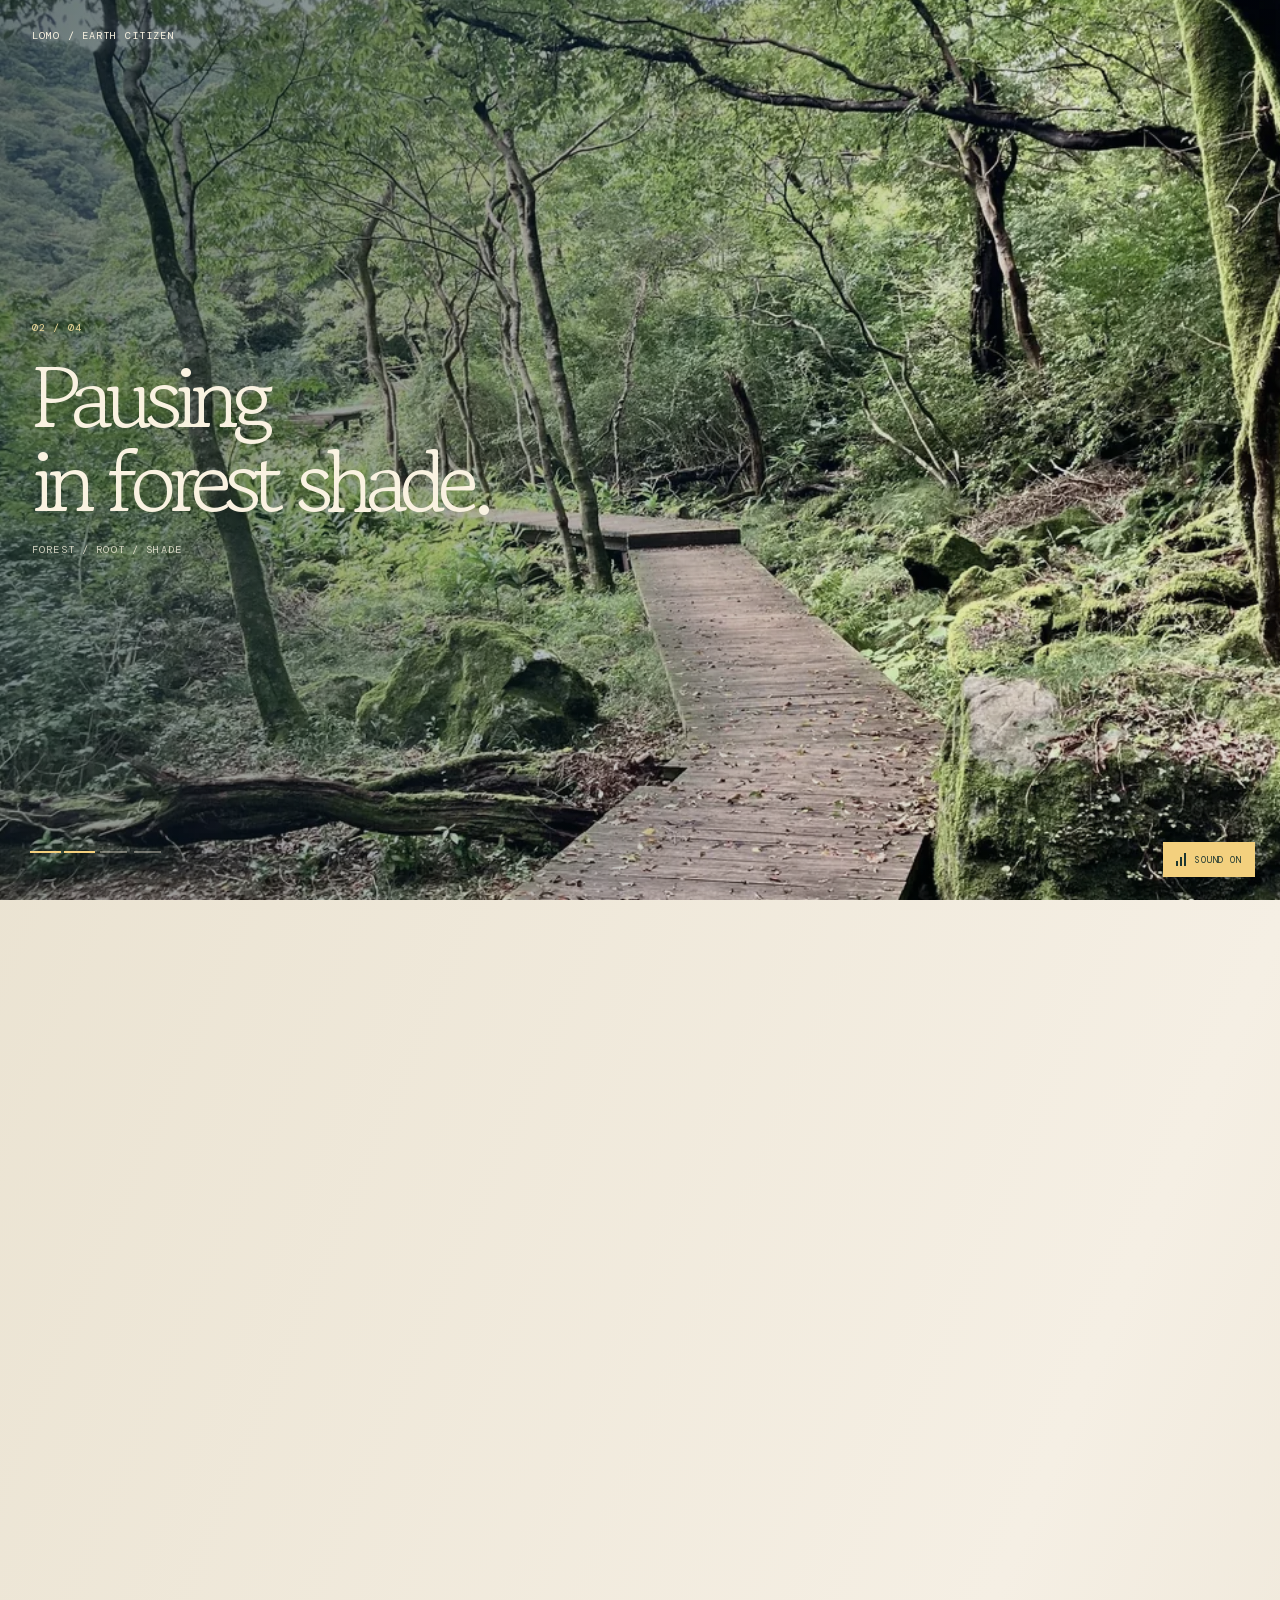
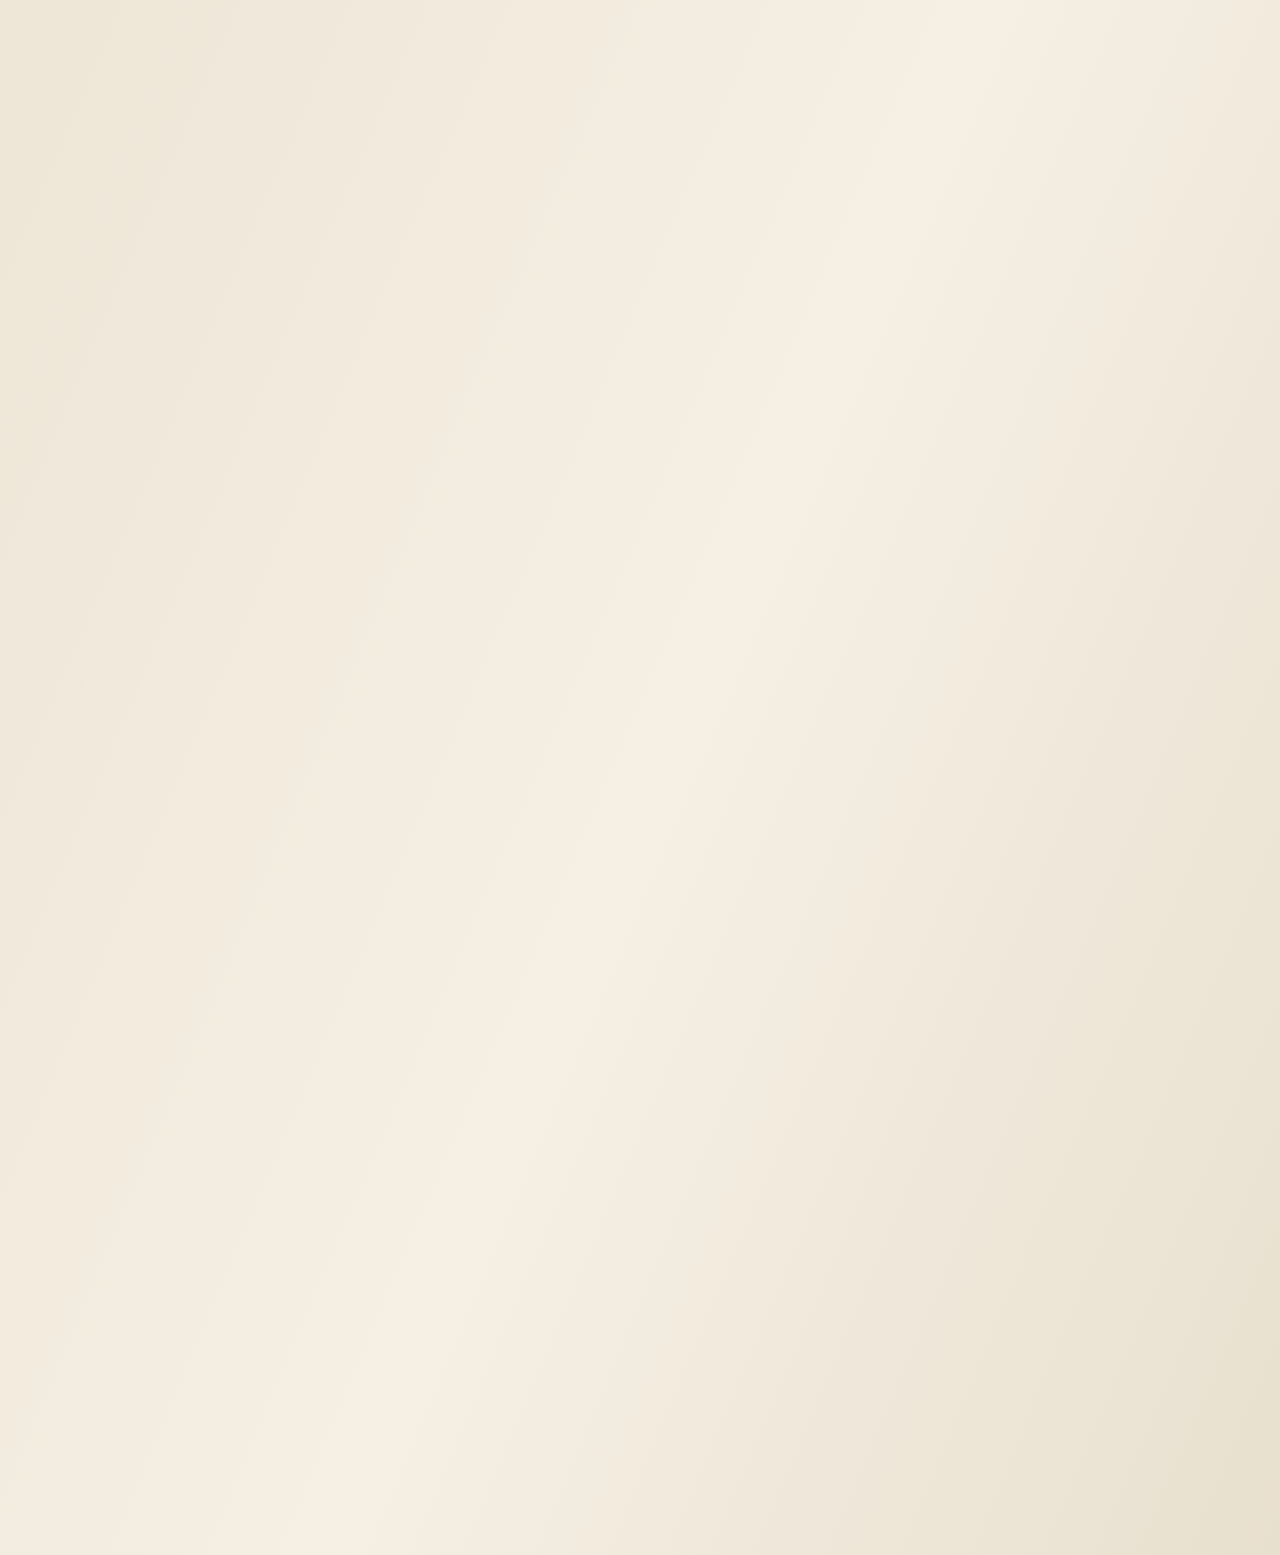
==== commit 0e2585ad: "Update Instagram handle and URL to @jikookim" ====
--- a/index.html
+++ b/index.html
@@ -39,7 +39,7 @@
             "name": "Jikoo On",
             "alternateName": "지쿠 On",
             "sameAs": [
-              "https://www.instagram.com/lomoworldjk/",
+              "https://www.instagram.com/jikookim/",
               "https://brunch.co.kr/@eatfear",
               "https://eatfear.tistory.com/"
             ]
@@ -220,9 +220,9 @@
         </a>
 
         <div class="link-list">
-          <a class="waypoint sea-waypoint" href="https://www.instagram.com/lomoworldjk/" target="_blank" rel="noreferrer noopener" data-sound-theme="sea">
+          <a class="waypoint sea-waypoint" href="https://www.instagram.com/jikookim/" target="_blank" rel="noreferrer noopener" data-sound-theme="sea">
             <span class="waypoint-number">02</span><span class="waypoint-icon">◎</span>
-            <span class="waypoint-title"><small>WAYPOINT 02 / LIGHT ARCHIVE</small><b>Instagram</b><em>@lomoworldjk</em></span>
+            <span class="waypoint-title"><small>WAYPOINT 02 / LIGHT ARCHIVE</small><b>Instagram</b><em>@jikookim</em></span>
             <img class="waypoint-photo sea-photo" src="images/sea-240.webp" srcset="images/sea-120.webp 120w, images/sea-240.webp 240w, images/sea.webp 1200w" sizes="(max-width: 600px) 60px, (max-width: 860px) 90px, 108px" alt="해안의 조수와 모래를 담은 사진" data-i18n-alt="image.sea" loading="lazy" decoding="async" width="1200" height="800" />
             <span class="waypoint-note" data-i18n="waypoint.instagram.note">서로 다른 빛을 모은 사진 기록</span><span class="waypoint-arrow">↗</span>
           </a>
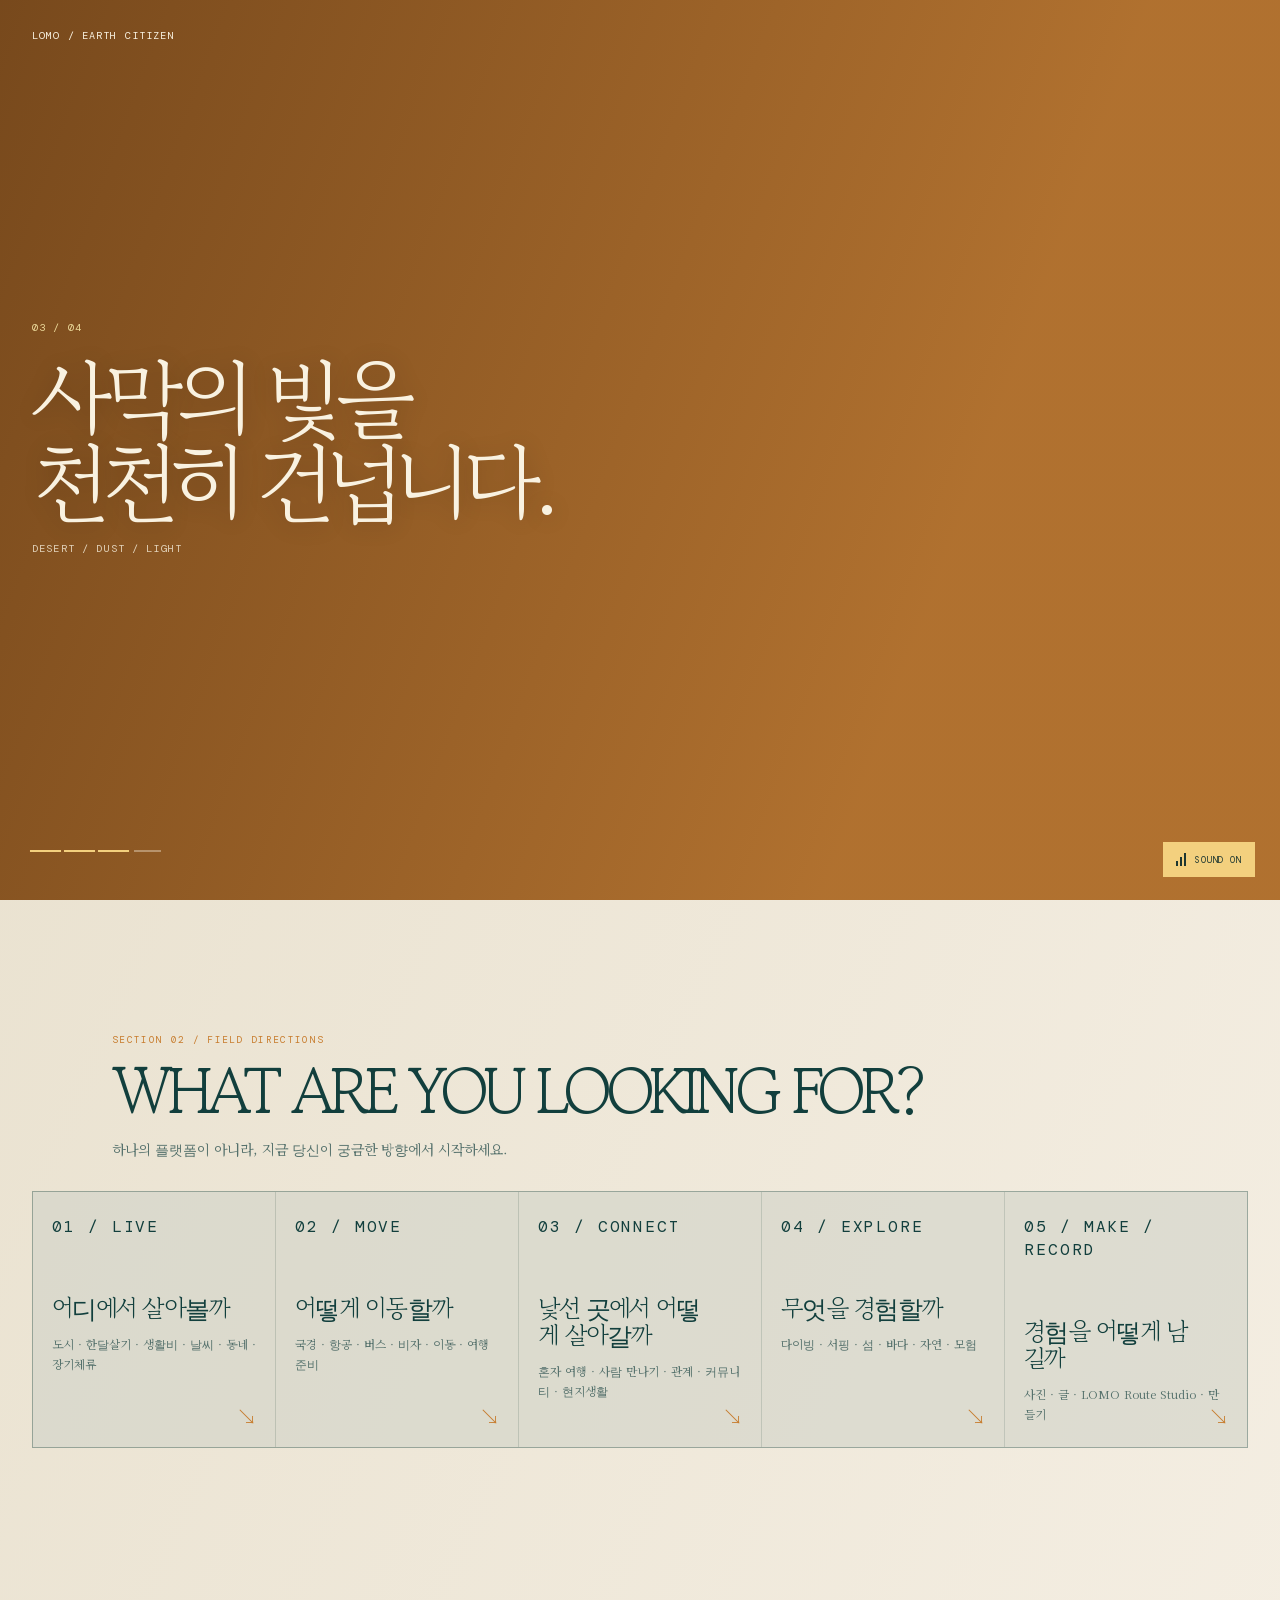
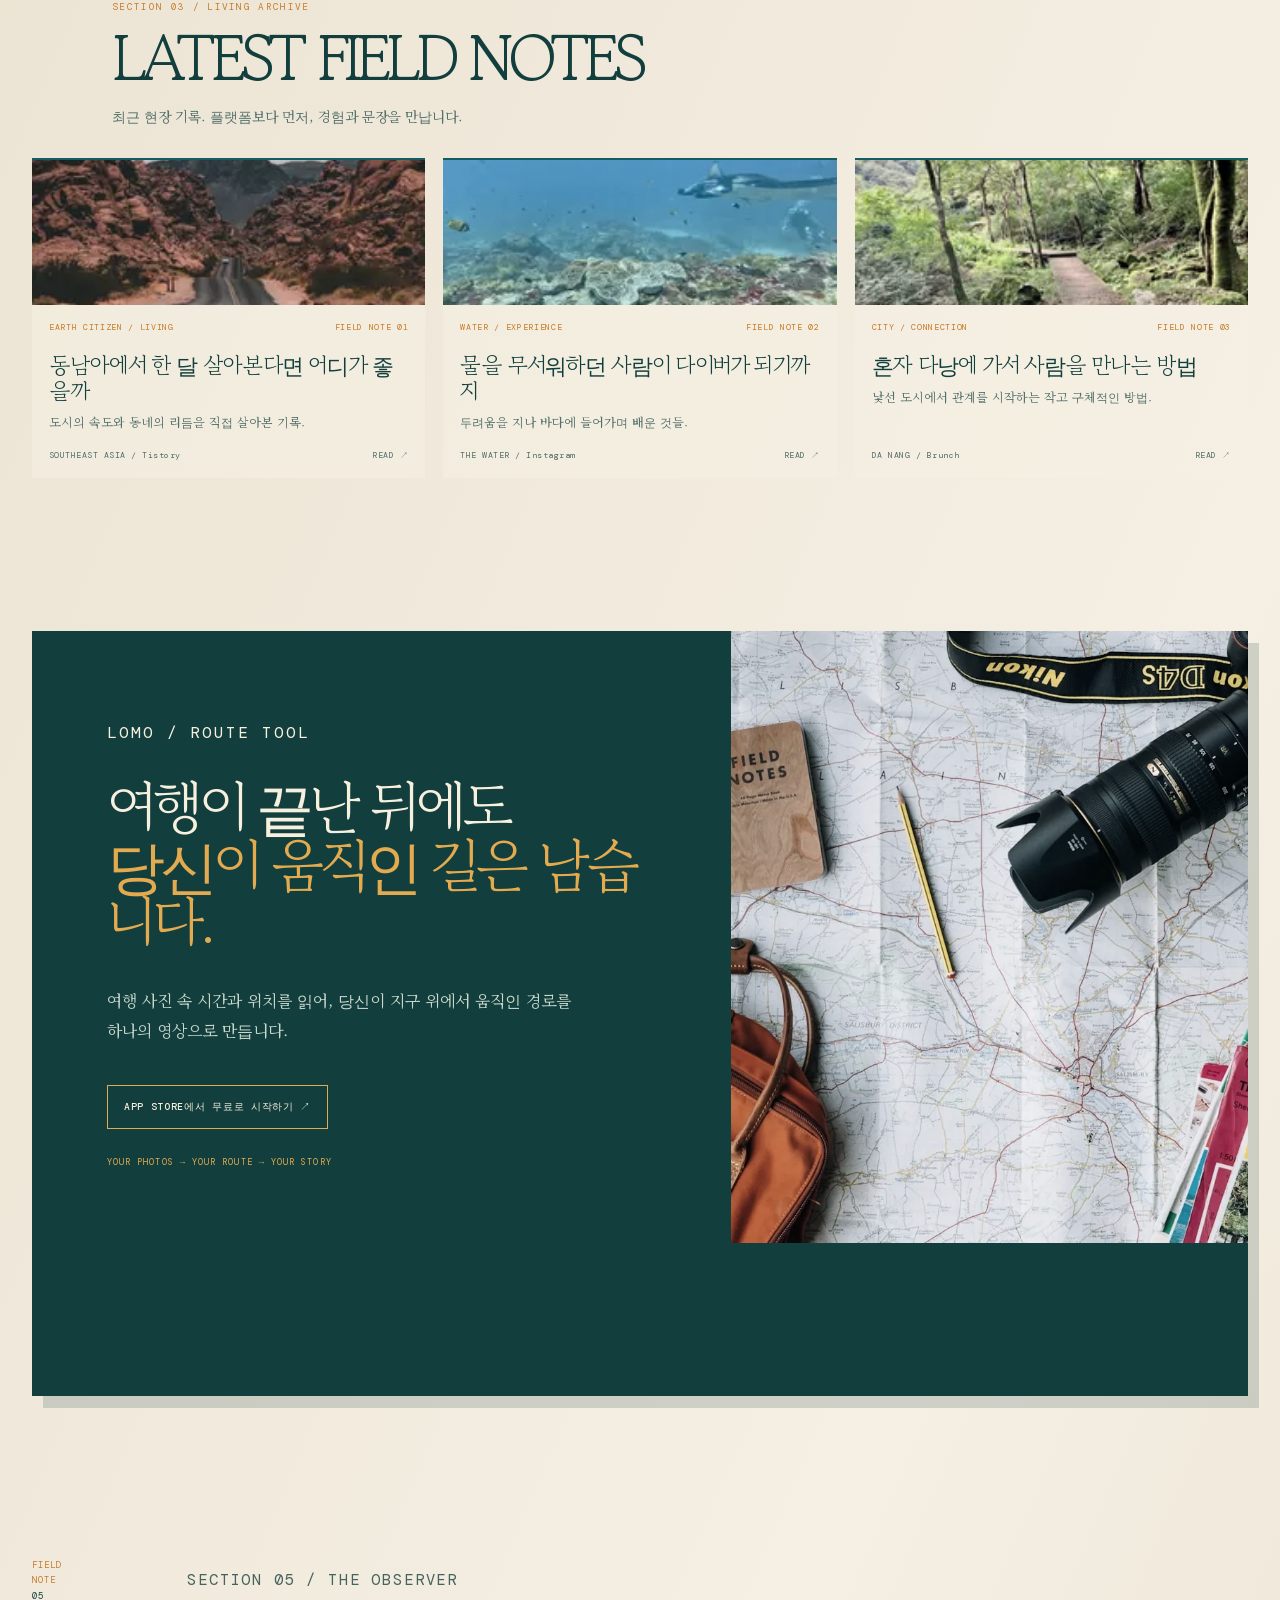
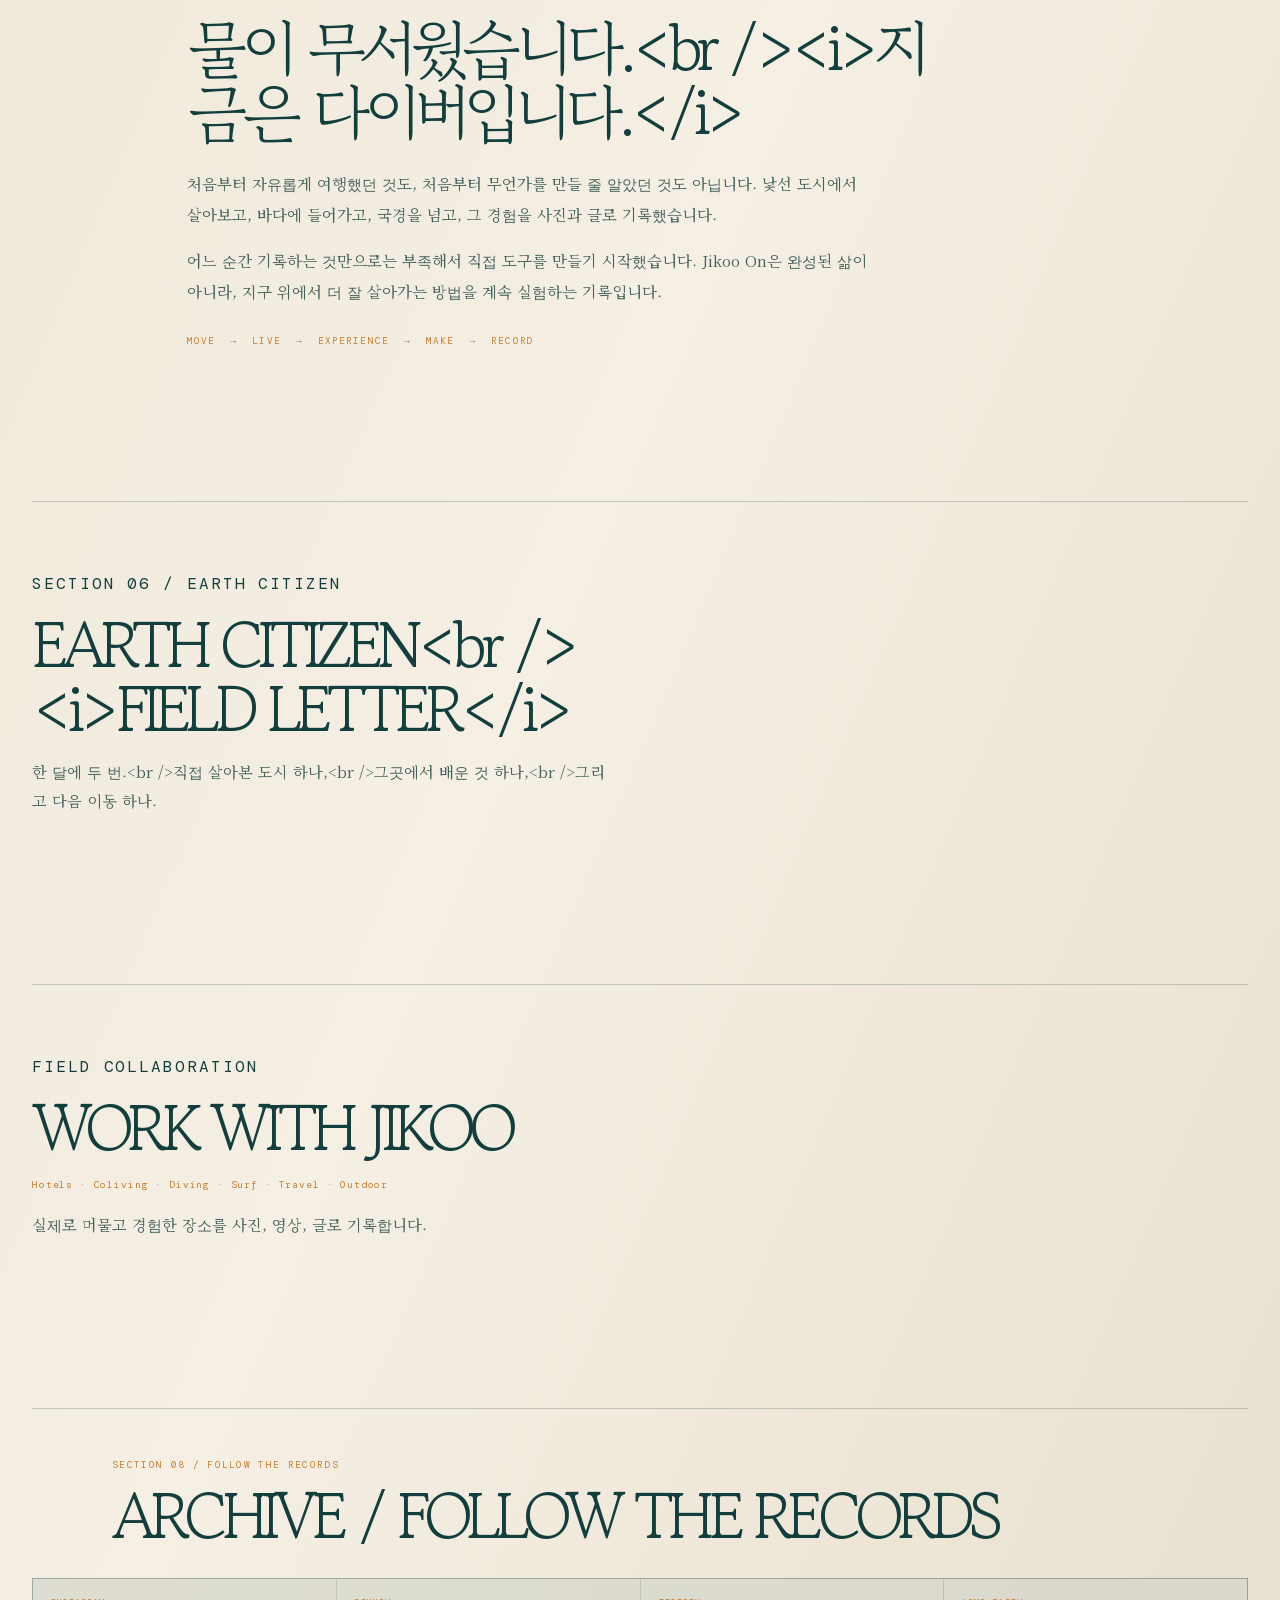
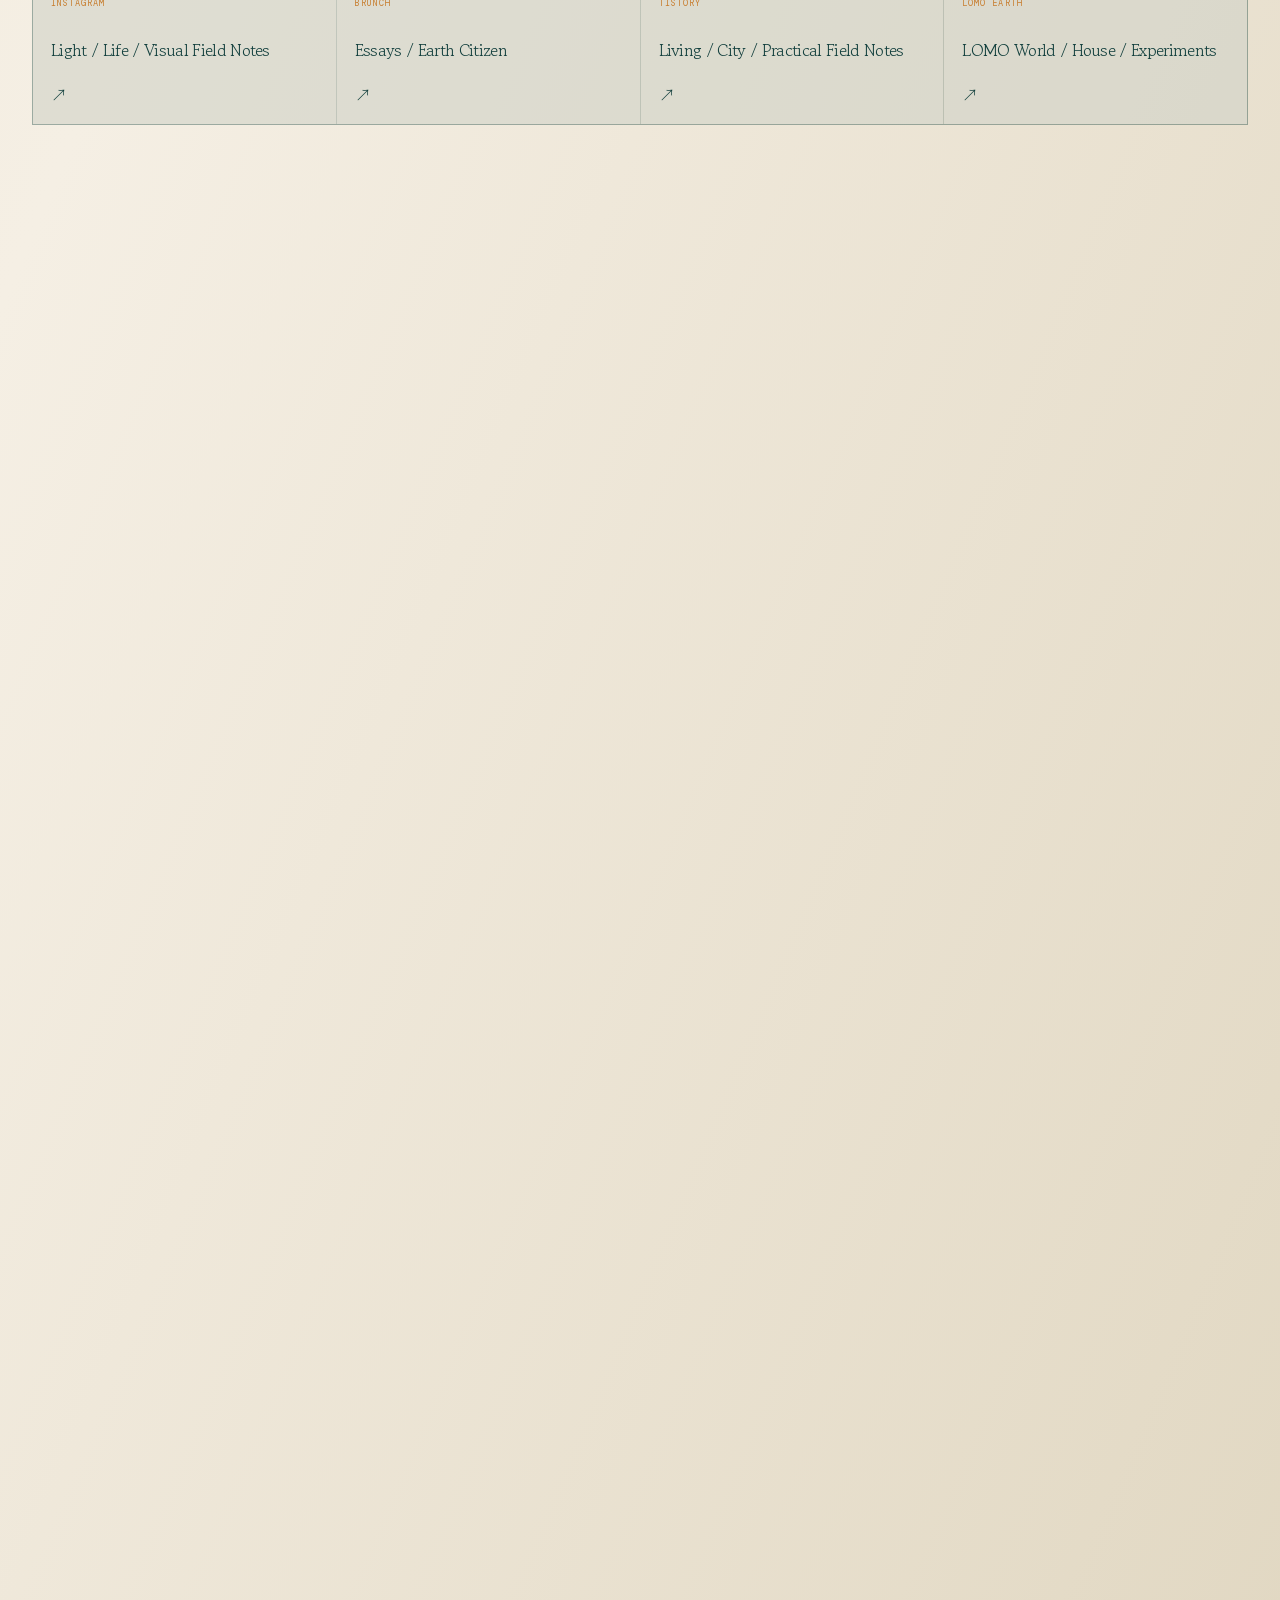
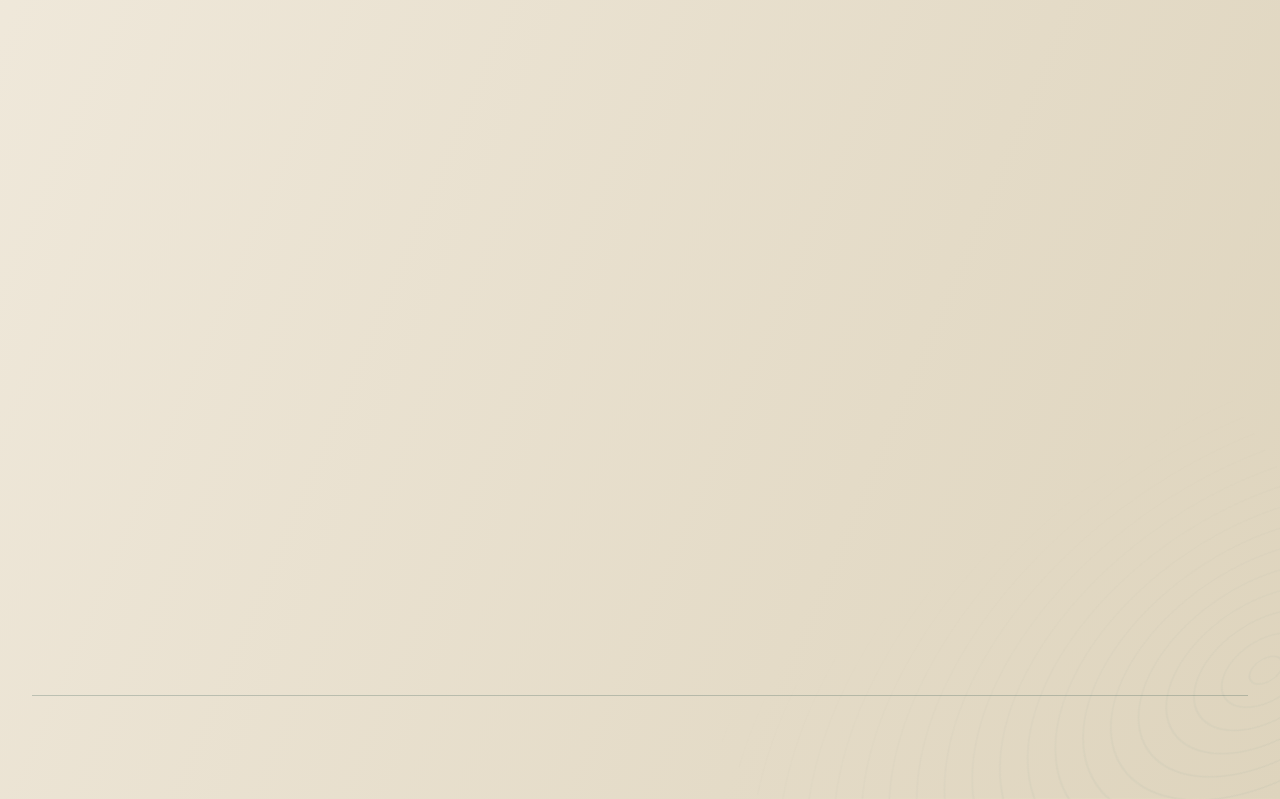
==== commit 2ddb4dbe: "Publish permanent localized Earth Citizen site" ====
--- a/index.html
+++ b/index.html
@@ -1,16 +1,16 @@
 <!doctype html>
-<html lang="ko">
-  <head>
-    <meta charset="UTF-8" />
-    <meta name="viewport" content="width=device-width, initial-scale=1.0" />
-    <meta name="theme-color" content="#e8e0cd" />
-    <meta
-      name="description"
-      content="지구 위에서 이동하고 살아가고 만들고 기록하는 방식을 쌓아가는, Jikoo On과 LOMO의 living archive." />
-    <meta name="author" content="Jikoo On" />
-    <meta name="color-scheme" content="light" />
-    <meta name="robots" content="index, follow, max-image-preview:large" />
-    <script>
+<!DOCTYPE html>
+
+<html data-static-lang="ko" lang="ko">
+<head>
+<meta charset="utf-8"/>
+<meta content="width=device-width, initial-scale=1.0" name="viewport"/>
+<meta content="#e8e0cd" name="theme-color"/>
+<meta content="사진, 글, 이동 도구와 미래의 테라리움 하우스를 한 기록에 연결하는 Jikoo On과 LOMO의 한국어 living archive." name="description"/>
+<meta content="Jikoo On" name="author"/>
+<meta content="light" name="color-scheme"/>
+<meta content="index, follow, max-image-preview:large" name="robots"/>
+<script>
       try {
         const savedLanguage = localStorage.getItem("lomo-language");
         const browserLanguage = navigator.language || navigator.userLanguage || "";
@@ -23,261 +23,230 @@
         document.documentElement.dataset.lang = "ko";
       }
     </script>
-    <script type="application/ld+json">
-      {
-        "@context": "https://schema.org",
-        "@graph": [
-          {
-            "@type": "WebSite",
-            "url": "https://jikoolomo.github.io/lomo-webpage/",
-            "name": "Jikoo On · LOMO Links",
-            "description": "지구 위에서 이동하고 살아가고 만들고 기록하는 방식을 쌓아가는 Jikoo On과 LOMO의 living archive.",
-            "inLanguage": "ko"
-          },
-          {
-            "@type": "Person",
-            "name": "Jikoo On",
-            "alternateName": "지쿠 On",
-            "sameAs": [
-              "https://www.instagram.com/jikookim/",
-              "https://brunch.co.kr/@eatfear",
-              "https://eatfear.tistory.com/"
-            ]
-          }
-        ]
+<script type="application/ld+json">
+{
+  "@context": "https://schema.org",
+  "@graph": [
+    {
+      "@type": "WebSite",
+      "@id": "https://jikoolomo.github.io/lomo-webpage/#website",
+      "url": "https://jikoolomo.github.io/lomo-webpage/",
+      "name": "Jikoo On · LOMO Links",
+      "description": "사진, 글, 이동 도구와 미래의 테라리움 하우스를 한 기록에 연결하는 Jikoo On과 LOMO의 한국어 living archive.",
+      "inLanguage": "ko"
+    },
+    {
+      "@type": "WebPage",
+      "@id": "https://jikoolomo.github.io/lomo-webpage/#webpage",
+      "url": "https://jikoolomo.github.io/lomo-webpage/ko/",
+      "name": "Jikoo On · LOMO Links — 지구시민의 리빙 아카이브",
+      "description": "사진, 글, 이동 도구와 미래의 테라리움 하우스를 한 기록에 연결하는 Jikoo On과 LOMO의 한국어 living archive.",
+      "inLanguage": "ko",
+      "isPartOf": {
+        "@id": "https://jikoolomo.github.io/lomo-webpage/#website"
+      },
+      "about": {
+        "@id": "https://jikoolomo.github.io/lomo-webpage/#person"
+      },
+      "primaryImageOfPage": {
+        "@type": "ImageObject",
+        "url": "https://jikoolomo.github.io/lomo-webpage/images/hero-earth.webp"
       }
-    </script>
-    <link rel="canonical" href="https://jikoolomo.github.io/lomo-webpage/" />
-    <link rel="alternate" hreflang="ko" href="https://jikoolomo.github.io/lomo-webpage/ko/" />
-    <link rel="alternate" hreflang="en" href="https://jikoolomo.github.io/lomo-webpage/en/" />
-    <link rel="alternate" hreflang="x-default" href="https://jikoolomo.github.io/lomo-webpage/" />
-    <meta property="og:url" content="https://jikoolomo.github.io/lomo-webpage/" />
-    <meta property="og:type" content="website" />
-    <meta property="og:site_name" content="Jikoo On · LOMO Links" />
-    <meta property="og:title" content="Jikoo On · LOMO Links" />
-    <meta property="og:description" content="지구 위에서 이동하고 살아가고 만들고 기록하는 방식을 쌓아갑니다." />
-    <meta property="og:image" content="https://jikoolomo.github.io/lomo-webpage/images/og-image-ko.jpg" />
-    <meta property="og:image:width" content="1200" />
-    <meta property="og:image:height" content="630" />
-    <meta property="og:image:type" content="image/jpeg" />
-    <meta property="og:locale" content="ko_KR" />
-    <meta property="og:locale:alternate" content="en_US" />
-    <meta name="twitter:card" content="summary_large_image" />
-    <meta name="twitter:title" content="Jikoo On · LOMO Links" />
-    <meta name="twitter:description" content="지구 위에서 이동하고 살아가고 만들고 기록하는 방식을 쌓아갑니다." />
-    <meta name="twitter:image" content="https://jikoolomo.github.io/lomo-webpage/images/og-image-ko.jpg" />
-    <script>
+    },
+    {
+      "@type": "Person",
+      "@id": "https://jikoolomo.github.io/lomo-webpage/#person",
+      "name": "Jikoo On",
+      "alternateName": "지쿠 On",
+      "sameAs": [
+        "https://www.instagram.com/jikookim/",
+        "https://brunch.co.kr/@eatfear",
+        "https://eatfear.tistory.com/"
+      ]
+    }
+  ]
+}
+</script>
+<link href="https://jikoolomo.github.io/lomo-webpage/" rel="canonical"/>
+<link href="https://jikoolomo.github.io/lomo-webpage/ko/" hreflang="ko" rel="alternate"/>
+<link href="https://jikoolomo.github.io/lomo-webpage/en/" hreflang="en" rel="alternate"/>
+<link href="https://jikoolomo.github.io/lomo-webpage/" hreflang="x-default" rel="alternate"/>
+<meta content="https://jikoolomo.github.io/lomo-webpage/" property="og:url"/>
+<meta content="website" property="og:type"/>
+<meta content="Jikoo On · LOMO Links" property="og:site_name"/>
+<meta content="Jikoo On · LOMO Links — 지구시민의 리빙 아카이브" property="og:title"/>
+<meta content="사진·글·이동 도구·테라리움 하우스를 한 기록에 연결하는 Jikoo On과 LOMO의 living archive." property="og:description"/>
+<meta content="https://jikoolomo.github.io/lomo-webpage/images/og-image-ko.jpg" property="og:image"/>
+<meta content="1200" property="og:image:width"/>
+<meta content="630" property="og:image:height"/>
+<meta content="image/jpeg" property="og:image:type"/>
+<meta content="ko_KR" property="og:locale"/>
+<meta content="en_US" property="og:locale:alternate"/>
+<meta content="summary_large_image" name="twitter:card"/>
+<meta content="Jikoo On · LOMO Links — 지구시민의 리빙 아카이브" name="twitter:title"/>
+<meta content="사진·글·이동 도구·테라리움 하우스를 한 기록에 연결하는 Jikoo On과 LOMO의 living archive." name="twitter:description"/>
+<meta content="https://jikoolomo.github.io/lomo-webpage/images/og-image-ko.jpg" name="twitter:image"/>
+<script>
       try {
         const replay = new URLSearchParams(location.search).get("intro") === "1";
         const reduced = matchMedia("(prefers-reduced-motion: reduce)").matches;
-        if ((replay || !localStorage.getItem("lomo-intro-seen")) && !reduced) {
+        const params = new URLSearchParams(location.search);
+        const socialSource = /^(ig|instagram|threads|brunch|tistory)$/i.test(params.get("utm_source") || "") || /social/i.test(params.get("utm_medium") || "");
+        if ((replay || (!socialSource && !localStorage.getItem("lomo-intro-seen"))) && !reduced) {
           document.documentElement.classList.add("intro-pending");
         }
       } catch (_) {}
     </script>
-    <link rel="stylesheet" href="styles.min.css" />
-    <link rel="preload" as="font" href="fonts/gowun-batang-400.woff2" type="font/woff2" crossorigin />
-    <link rel="preload" as="image" href="images/hero-earth.webp" imagesrcset="images/hero-earth-400.webp 400w, images/hero-earth.webp 1200w" imagesizes="(max-width: 600px) 88vw, 390px" type="image/webp" fetchpriority="high" />
-    <link rel="icon" href="data:image/svg+xml,%3Csvg xmlns='http://www.w3.org/2000/svg' viewBox='0 0 64 64'%3E%3Crect width='64' height='64' rx='12' fill='%23123f3d'/%3E%3Cpath d='M43 12C27 8 14 19 14 33c0 14 14 23 27 16 8-4 9-17 1-23-5-4-13-1-13 6 0 5 5 8 9 5' fill='none' stroke='%23e8e0cd' stroke-width='4.5' stroke-linecap='round'/%3E%3C/svg%3E" />
-    <title>Jikoo On · LOMO Links</title>
-  </head>
-
-  <body>
-    <!--
+<link href="styles.min.css" rel="stylesheet"/>
+<link as="font" crossorigin="" href="fonts/gowun-batang-400.woff2" rel="preload" type="font/woff2"/>
+<link as="image" fetchpriority="high" href="images/hero-earth.webp" imagesizes="(max-width: 600px) 88vw, 390px" imagesrcset="images/hero-earth-400.webp 400w, images/hero-earth.webp 1200w" rel="preload" type="image/webp"/>
+<link href="data:image/svg+xml,%3Csvg xmlns='http://www.w3.org/2000/svg' viewBox='0 0 64 64'%3E%3Crect width='64' height='64' rx='12' fill='%23123f3d'/%3E%3Cpath d='M43 12C27 8 14 19 14 33c0 14 14 23 27 16 8-4 9-17 1-23-5-4-13-1-13 6 0 5 5 8 9 5' fill='none' stroke='%23e8e0cd' stroke-width='4.5' stroke-linecap='round'/%3E%3C/svg%3E" rel="icon"/>
+<title>Jikoo On · LOMO Links — 지구시민의 리빙 아카이브</title>
+</head>
+<body>
+<!--
       LOMO Links / independent GitHub Pages source
       Brand idea: a citizen of Earth holding distant climates together.
       Replace only image URLs in styles.css when using personal photographs.
     -->
-    <div class="ecosystem-intro" id="ecosystem-intro" data-theme="sea" aria-hidden="true" hidden>
-      <div class="intro-landscape" aria-hidden="true"></div>
-      <div class="intro-shade" aria-hidden="true"></div>
-      <div class="intro-content">
-        <p class="intro-brand">LOMO / EARTH CITIZEN</p>
-                  <div class="intro-center">
+<div aria-hidden="true" class="ecosystem-intro" data-theme="sea" hidden="" id="ecosystem-intro">
+<div aria-hidden="true" class="intro-landscape"></div>
+<div aria-hidden="true" class="intro-shade"></div>
+<div class="intro-content">
+<p class="intro-brand">LOMO / EARTH CITIZEN</p>
+<div class="intro-center">
+<span class="intro-number">01 / 04</span>
+<p class="intro-korean">바다의 조류를<br/>따라갑니다.</p>
+<p class="intro-english">SEA / SALT / TIDE</p>
+</div>
+<div class="intro-footer">
+<div aria-hidden="true" class="intro-progress"><i></i><i></i><i></i><i></i></div>
+<button class="intro-skip" data-i18n-html="intro.skip" type="button">건너뛰기 <span>↗</span></button>
+</div>
+</div>
+</div>
+<audio id="ambient-sea" loop="" preload="none"><source src="audio/lomo-sea-ambient.mp3" type="audio/mpeg"/></audio>
+<audio id="ambient-forest" loop="" preload="none"><source src="audio/lomo-forest-ambient.mp3" type="audio/mpeg"/></audio>
+<audio id="ambient-desert" loop="" preload="none"><source src="audio/lomo-desert-ambient.mp3" type="audio/mpeg"/></audio>
+<audio id="ambient-moss" loop="" preload="none"><source src="audio/lomo-moss-ambient.mp3" type="audio/mpeg"/></audio>
+<button aria-label="자연 배경음 켜기" aria-pressed="false" class="sound-toggle" data-sound-toggle="" type="button">
+<span aria-hidden="true" class="sound-glyph"><i></i><i></i><i></i></span>
+<span aria-live="polite" data-sound-label="">SOUND OFF</span>
+</button>
+<main class="site-shell" id="site-content">
+<div aria-hidden="true" class="contour contour--top"></div>
+<header class="site-header wrap">
+<a aria-label="Jikoo On 홈으로 이동" class="brand" data-i18n-aria-label="brand.home" href="#top">
+<svg aria-hidden="true" class="brand-mark" fill="none" viewbox="0 0 48 48">
+<path d="M33.5 8.5C22 5 11 12.3 11 24.5c0 11.5 11.2 18.4 21.7 13.1 7.7-3.9 8.4-14.2 1.5-19.2-4.6-3.3-11.2-.6-11.2 5.1 0 4 4.2 6.4 7.5 4.1" stroke="currentColor" stroke-linecap="round" stroke-width="3.4"></path>
+<path d="M24 14.5c3.5 2.9 5.2 6.1 5.2 9.5 0 3.9-1.9 7.1-5.7 9.7" stroke="currentColor" stroke-linecap="round" stroke-width="2"></path>
+</svg>
+<span>
+<b>JIKOO ON</b>
+<em>LOMO LINKS / LIVING ARCHIVE</em>
+</span>
+</a>
+<div class="header-tools">
+<p class="header-climates" data-i18n="header.climates">○ 바다 · 숲 · 사막 · 이끼숲</p>
+<div aria-label="언어 선택" class="language-switcher" data-i18n-aria-label="language.group" role="group">
+<a aria-current="page" data-language="ko" href="ko/">한국어</a><span aria-hidden="true">/</span><a data-language="en" href="en/">EN</a>
+</div>
+</div>
+</header>
+<section aria-labelledby="page-title" class="hero hero-new wrap"><div class="hero-copy"><p class="eyebrow" data-i18n="hero.eyebrow">JIKOO ON / EARTH CITIZEN</p><h1 data-i18n-html="hero.titleNew" id="page-title">여행지를 찾는 게 아니라,<br/>나에게 맞는 <i>삶의 장소</i>를 찾습니다.</h1><p class="hero-lead" data-i18n="hero.bodyNew">지구 위 여러 도시에서 직접 살아보고, 이동하고, 사람을 만나고, 바다에 들어가고, 그 과정에서 알게 된 것들을 기록합니다.</p><p class="hero-lead hero-lead-secondary" data-i18n="hero.bodySecondary">그리고 그 경험으로 새로운 도구를 만듭니다.</p><div class="hero-actions"><a class="button button-primary" data-track="hero-earth-citizen" href="#explore" data-i18n="hero.primary">EARTH CITIZEN에서 시작하기 ↘</a><a class="button button-secondary" data-track="hero-route-studio" href="#route-studio" data-i18n="hero.secondary">내 여행을 ROUTE로 만들기 ↗</a></div><p class="geo-line">VIETNAM · THAILAND · PHILIPPINES · INDONESIA · LAOS · JAPAN · USA</p><p class="origin-quote" data-i18n-html="hero.origin">물이 무서웠습니다.<br/><strong>지금은 다이버입니다.</strong></p></div><figure class="hero-polaroid"><img alt="안개가 감도는 숲과 산의 풍경" data-i18n-alt="image.hero" decoding="async" fetchpriority="high" loading="eager" sizes="(max-width: 600px) 88vw, 390px" src="images/hero-earth.webp" srcset="images/hero-earth-400.webp 400w, images/hero-earth.webp 1200w"/><figcaption><span>FIELD NOTE / EARTH</span><span>shared climates</span></figcaption><div class="biome-strip"><span class="sea">SEA / SALT</span><span class="forest">FOREST / ROOT</span><span class="desert">DESERT / DUST</span><span class="moss">MOSS / MIST</span></div></figure></section>
 
-          <span class="intro-number">01 / 04</span>
-          <p class="intro-korean">바다의 조류를<br />따라갑니다.</p>
-          <p class="intro-english">SEA / SALT / TIDE</p>
-        </div>
-        <div class="intro-footer">
-          <div class="intro-progress" aria-hidden="true"><i></i><i></i><i></i><i></i></div>
-          <button class="intro-skip" type="button" data-i18n-html="intro.skip">건너뛰기 <span>↗</span></button>
-        </div>
-      </div>
-    </div>
-
-    <audio id="ambient-sea" loop preload="none"><source src="audio/lomo-sea-ambient.mp3" type="audio/mpeg" /></audio>
-    <audio id="ambient-forest" loop preload="none"><source src="audio/lomo-forest-ambient.mp3" type="audio/mpeg" /></audio>
-    <audio id="ambient-desert" loop preload="none"><source src="audio/lomo-desert-ambient.mp3" type="audio/mpeg" /></audio>
-    <audio id="ambient-moss" loop preload="none"><source src="audio/lomo-moss-ambient.mp3" type="audio/mpeg" /></audio>
-
-    <button class="sound-toggle" type="button" data-sound-toggle aria-pressed="false" aria-label="자연 배경음 켜기">
-      <span class="sound-glyph" aria-hidden="true"><i></i><i></i><i></i></span>
-      <span data-sound-label aria-live="polite">SOUND OFF</span>
-    </button>
-
-    <main class="site-shell" id="site-content">
-      <div class="contour contour--top" aria-hidden="true"></div>
-
-      <header class="site-header wrap">
-        <a class="brand" href="#top" aria-label="Jikoo On 홈으로 이동" data-i18n-aria-label="brand.home">
-          <svg class="brand-mark" viewBox="0 0 48 48" fill="none" aria-hidden="true">
-            <path d="M33.5 8.5C22 5 11 12.3 11 24.5c0 11.5 11.2 18.4 21.7 13.1 7.7-3.9 8.4-14.2 1.5-19.2-4.6-3.3-11.2-.6-11.2 5.1 0 4 4.2 6.4 7.5 4.1" stroke="currentColor" stroke-width="3.4" stroke-linecap="round"/>
-            <path d="M24 14.5c3.5 2.9 5.2 6.1 5.2 9.5 0 3.9-1.9 7.1-5.7 9.7" stroke="currentColor" stroke-width="2" stroke-linecap="round"/>
-          </svg>
-          <span>
-            <b>JIKOO ON</b>
-            <em>LOMO LINKS / LIVING ARCHIVE</em>
-          </span>
-        </a>
-        <div class="header-tools">
-          <p class="header-climates" data-i18n="header.climates">○ 바다 · 숲 · 사막 · 이끼숲</p>
-            <div class="language-switcher" role="group" aria-label="언어 선택" data-i18n-aria-label="language.group">
-            <a href="ko/" data-language="ko" aria-current="page">한국어</a><span aria-hidden="true">/</span><a href="en/" data-language="en">EN</a>
-          </div>
-        </div>
-      </header>
-
-      <section class="hero wrap" aria-labelledby="page-title">
-        <aside class="origin-rail" aria-label="기록의 시작">
-          <span>01</span><i></i><span>ORIGIN NOTE</span>
-        </aside>
-
-        <div class="hero-copy">
-          <div class="meta-line">
-            <span>JIKOO ON / THE OBSERVER</span>
-            <span>LOMO TERRARIUM · BEGIN DEC 2022</span>
-          </div>
-          <h1 id="page-title" data-i18n-html="hero.title">서로 먼 풍경을<br />한 기록 안에<br /><i>천천히 기릅니다.</i></h1>
-          <p class="english-line" data-i18n="hero.english">A citizen of Earth, holding distant climates together.</p>
-          <div class="rule"></div>
-          <p class="origin-quote" data-i18n-html="hero.origin">물이 무서웠습니다.<br /><strong>지금은 다이버예요.</strong></p>
-          <p class="intro-body" data-i18n="hero.body">
-            2022년 12월부터 서로 다른 환경에서 만난 감각을 사진과 글로 남기고 있습니다.
-            바다와 숲, 사막과 이끼숲처럼 쉽게 함께 놓이지 않는 풍경은 LOMO Route Studio와
-            언젠가 지을 테라리움 하우스의 상상이 되었습니다.
-          </p>
-          <div class="fact-line" aria-label="LOMO 기록의 핵심 환경" data-i18n-aria-label="hero.factLabel">
-            <span>BEGIN / DEC 2022</span><i></i><span>SEA ↔ FOREST</span><i></i><span>DESERT ↔ MOSS</span>
-          </div>
-        </div>
-
-        <figure class="hero-polaroid">
-            <img
-            src="images/hero-earth.webp"
-            srcset="images/hero-earth-400.webp 400w, images/hero-earth.webp 1200w"
-            sizes="(max-width: 600px) 88vw, 390px"
-            alt="안개가 감도는 숲과 산의 풍경"
-            data-i18n-alt="image.hero"
-            loading="eager"
-            fetchpriority="high"
-            decoding="async" />
-          <figcaption><span>FIELD NOTE / EARTH</span><span>shared climates</span></figcaption>
-          <div class="biome-strip" aria-label="LOMO가 품는 생태계">
-            <span class="sea">SEA / SALT</span><span class="forest">FOREST / ROOT</span><span class="desert">DESERT / DUST</span><span class="moss">MOSS / MIST</span>
-          </div>
-          <span class="north" aria-label="북쪽을 가리키는 나침반">
-            <b>N</b>
-            <svg viewBox="0 0 48 48" aria-hidden="true">
-              <path d="M24 7 29 24 24 41 19 24 24 7Z" fill="currentColor" opacity=".2" />
-              <path d="M24 7 29 24 24 24Z" fill="currentColor" />
-              <path d="M24 41 19 24 24 24Z" fill="currentColor" opacity=".42" />
-              <circle cx="24" cy="24" r="2.2" fill="currentColor" />
-            </svg>
-          </span>
-        </figure>
-      </section>
-
-      <section class="waypoints wrap" aria-labelledby="waypoints-title">
-        <div class="section-heading">
-          <p>LOMO ECOSYSTEM / WAYS TO FOLLOW</p>
-          <h2 id="waypoints-title" data-i18n="ecosystem.title">기록의 생태계</h2>
-          <span data-i18n-html="ecosystem.lead">서로 다른 기후의 감각이 사진, 문장, 도시, 도구, 하우스로 이어집니다.<br />지구 위에서 이동하고, 살아가고, 만들고, 기록하는 방식까지.</span>
-        </div>
-
-        <div class="climate-index" aria-label="네 가지 환경의 공존">
-          <span><i class="dot sea-dot"></i>SEA / SALINE</span>
-          <span><i class="dot forest-dot"></i>FOREST / ROOTED</span>
-          <span><i class="dot desert-dot"></i>DESERT / ARID</span>
-          <span><i class="dot moss-dot"></i>MOSS / MISTED</span>
-        </div>
-        <div class="citizen-spectrum" aria-label="Earth Citizen의 실천 영역: 이동, 살아가기, 만들기, 기록하기, 머무르기">
-          <span>MOVE</span><i></i><span>LIVE</span><i></i><span>MAKE</span><i></i><span>RECORD</span><i></i><span>DWELL</span>
-        </div>
-
-        <a class="feature-route" href="https://apps.apple.com/app/id6782547819" target="_blank" rel="noreferrer noopener" data-sound-theme="sea">
-          <div class="route-top"><span>WAYPOINT 01 / ROUTE TOOL / MOVEMENT</span><span>OPEN ROUTE ↗</span></div>
-          <div class="route-content">
-            <div class="route-copy">
-              <span class="compass" aria-hidden="true">◉</span>
-              <small>MADE BY JIKOO ON · APP · MOVEMENT</small>
-              <h3 data-i18n-html="route.title">LOMO Route<br />Studio</h3>
-              <p data-i18n-html="route.body">사진 한 장에서, 빛나는 지구본 위로<br />내 여정이 하나의 영상이 됩니다.</p>
-              <b data-i18n="route.cta">앱스토어에서 경로 열기 ↘</b>
-            </div>
-            <img class="route-image" src="images/route-480.webp" srcset="images/route-480.webp 480w, images/route.webp 1200w" sizes="(max-width: 600px) 100vw, 42vw" alt="자연 속 여행 노트" data-i18n-alt="image.route" loading="lazy" decoding="async" width="1200" height="800" />
-          </div>
-        </a>
-
-        <div class="link-list">
-          <a class="waypoint sea-waypoint" href="https://www.instagram.com/jikookim/" target="_blank" rel="noreferrer noopener" data-sound-theme="sea">
-            <span class="waypoint-number">02</span><span class="waypoint-icon">◎</span>
-            <span class="waypoint-title"><small>WAYPOINT 02 / LIGHT ARCHIVE</small><b>Instagram</b><em>@jikookim</em></span>
-            <img class="waypoint-photo sea-photo" src="images/sea-240.webp" srcset="images/sea-120.webp 120w, images/sea-240.webp 240w, images/sea.webp 1200w" sizes="(max-width: 600px) 60px, (max-width: 860px) 90px, 108px" alt="해안의 조수와 모래를 담은 사진" data-i18n-alt="image.sea" loading="lazy" decoding="async" width="1200" height="800" />
-            <span class="waypoint-note" data-i18n="waypoint.instagram.note">서로 다른 빛을 모은 사진 기록</span><span class="waypoint-arrow">↗</span>
-          </a>
-          <a class="waypoint forest-waypoint" href="https://brunch.co.kr/@eatfear" target="_blank" rel="noreferrer noopener" data-sound-theme="forest">
-            <span class="waypoint-number">03</span><span class="waypoint-icon">≋</span>
-            <span class="waypoint-title"><small>WAYPOINT 03 / ESSAY STRATUM</small><b>브런치</b><em data-i18n="waypoint.brunch.title">풍경이 지나간 뒤 남는 문장</em></span>
-            <img class="waypoint-photo forest-photo" src="images/forest-240.webp" srcset="images/forest-120.webp 120w, images/forest-240.webp 240w, images/forest.webp 1200w" sizes="(max-width: 600px) 60px, (max-width: 860px) 90px, 108px" alt="안개 낀 숲을 담은 사진" data-i18n-alt="image.forest" loading="lazy" decoding="async" width="1200" height="800" />
-            <span class="waypoint-note" data-i18n="waypoint.brunch.note">느린 여행을 오래 바라본 에세이</span><span class="waypoint-arrow">↗</span>
-          </a>
-          <a class="waypoint desert-waypoint" href="https://eatfear.tistory.com/" target="_blank" rel="noreferrer noopener" data-sound-theme="desert">
-            <span class="waypoint-number">04</span><span class="waypoint-icon">△</span>
-            <span class="waypoint-title"><small>WAYPOINT 04 / FIELD &amp; CITY NOTES</small><b>Tistory</b><em data-i18n="waypoint.tistory.title">도시 · 체류 · 실용 여행 노트</em></span>
-            <img class="waypoint-photo desert-photo" src="images/desert-240.webp" srcset="images/desert-120.webp 120w, images/desert-240.webp 240w, images/desert.webp 1200w" sizes="(max-width: 600px) 60px, (max-width: 860px) 90px, 108px" alt="붉은 사막의 능선을 담은 사진" data-i18n-alt="image.desert" loading="lazy" decoding="async" width="1200" height="800" />
-            <span class="waypoint-note" data-i18n="waypoint.tistory.note">몸으로 배우는 낯선 도시 기록</span><span class="waypoint-arrow">↗</span>
-          </a>
-        </div>
-
-        <button class="house-route" type="button" data-modal-open data-sound-theme="moss" aria-haspopup="dialog" aria-controls="lomo-house-modal">
-          <img class="house-photo" src="images/moss-720.webp" srcset="images/moss-480.webp 480w, images/moss-720.webp 720w, images/moss.webp 1200w" sizes="(max-width: 600px) calc(100vw - 58px), 220px" alt="깊은 숲과 이끼의 풍경" data-i18n-alt="image.house" loading="lazy" decoding="async" width="1200" height="800" />
-          <div class="house-copy"><small>05 / LIVING TERRARIUM / FUTURE SHELTER</small><h3>LOMO House</h3><p data-i18n-html="house.teaser">바다의 수분, 사막의 빛, 숲과 이끼의 시간을<br />함께 품을 집의 스케치.</p></div>
-          <span class="house-arrow" aria-hidden="true">OPEN ↗</span>
-        </button>
-      </section>
-
-      <footer class="site-footer wrap">
-        <div class="specimen-tray">
-          <p>✧ ONE TERRARIUM / MANY CLIMATES</p>
-          <span class="salt">SALT</span><span class="sap">SAP</span><span class="sand">SAND</span><span class="moss-specimen">MOSS</span>
-        </div>
-        <p>© 2026 Jikoo Kim · 지쿠 On</p>
-        <a href="#top" data-i18n="footer.back">BACK TO SURFACE ↗</a>
-      </footer>
-      <div class="contour contour--bottom" aria-hidden="true"></div>
-    </main>
-
-    <div class="modal-backdrop" id="lomo-house-modal" role="dialog" aria-modal="true" aria-labelledby="house-modal-title" aria-describedby="house-modal-description" aria-hidden="true" hidden>
-      <section class="house-modal" tabindex="-1">
-        <button class="modal-close" type="button" data-modal-close aria-label="LOMO House 상세 창 닫기" data-i18n-aria-label="modal.close"><span data-i18n="modal.closeText">닫기</span> <span>×</span></button>
-        <img class="modal-image" src="images/house-480.webp" srcset="images/house-480.webp 480w, images/house.webp 1200w" sizes="(max-width: 600px) calc(100vw - 26px), 45vw" alt="안개와 숲이 공존하는 자연 풍경" data-i18n-alt="image.modal" loading="lazy" decoding="async" width="1200" height="1000" />
-        <div class="modal-content">
-          <p class="modal-kicker">LOMO HOUSE / A FUTURE SHELTER</p>
-          <h2 id="house-modal-title" data-i18n-html="modal.title">서로 먼 기후가<br /><i>함께 머무는 집</i></h2>
-          <p id="house-modal-description" class="modal-lead" data-i18n="modal.lead">LOMO House는 여행에서 만난 상반된 환경을 한 지붕 아래에서 상상하는, 아직은 미래형 테라리움 하우스입니다.</p>
-          <p class="modal-body" data-i18n="modal.body">바다의 습도와 사막의 빛, 숲의 그림자와 이끼의 느린 시간을 분리하지 않고 한 공간의 감각으로 엮습니다. 국경을 넘어 지구 위에 살아가는 태도처럼, LOMO House는 서로 다른 조건이 관계를 맺는 방식에 대한 스케치입니다.</p>
-          <div class="modal-biomes" aria-label="LOMO House의 네 가지 환경" data-i18n-aria-label="modal.biomesLabel">
-            <span class="sea">SEA<br /><b data-i18n="biome.sea">수분과 조류</b></span><span class="forest">FOREST<br /><b data-i18n="biome.forest">그림자와 뿌리</b></span><span class="desert">DESERT<br /><b data-i18n="biome.desert">빛과 온기</b></span><span class="moss">MOSS<br /><b data-i18n="biome.moss">안개와 시간</b></span>
-          </div>
-          <a class="modal-outbound" href="https://www.instagram.com/lomo.earth/" target="_blank" rel="noreferrer noopener" data-i18n="modal.cta">LOMO.earth에서 스케치 보기 ↗</a>
-        </div>
-      </section>
-    </div>
-    <script src="locales.js" defer></script>
-    <script src="script.js" defer></script>
-    <!-- Cloudflare Web Analytics -->
-    <script type="module" src="https://static.cloudflareinsights.com/beacon.min.js" data-cf-beacon='{"token": "00f51e51215d4da5a0dc3841df4be704"}'></script>
-    <!-- End Cloudflare Web Analytics -->
-  </body>
+<section aria-labelledby="explore-title" class="section-block explore-section wrap" id="explore"><div class="section-heading"><p>SECTION 02 / FIELD DIRECTIONS</p><h2 data-i18n="explore.title" id="explore-title">WHAT ARE YOU LOOKING FOR?</h2><span data-i18n="explore.lead">하나의 플랫폼이 아니라, 지금 당신이 궁금한 방향에서 시작하세요.</span></div><div class="explore-grid"><a class="explore-card sea-card" href="#waypoints-title"><span class="card-index">01 / LIVE</span><h3 data-i18n="explore.live.title">어디에서 살아볼까</h3><p data-i18n="explore.live.body">도시 · 한달살기 · 생활비 · 날씨 · 동네 · 장기체류</p><span class="card-arrow">↘</span></a><a class="explore-card forest-card" href="#waypoints-title"><span class="card-index">02 / MOVE</span><h3 data-i18n="explore.move.title">어떻게 이동할까</h3><p data-i18n="explore.move.body">국경 · 항공 · 버스 · 비자 · 이동 · 여행 준비</p><span class="card-arrow">↘</span></a><a class="explore-card desert-card" href="#waypoints-title"><span class="card-index">03 / CONNECT</span><h3 data-i18n="explore.connect.title">낯선 곳에서 어떻게 살아갈까</h3><p data-i18n="explore.connect.body">혼자 여행 · 사람 만나기 · 관계 · 커뮤니티 · 현지생활</p><span class="card-arrow">↘</span></a><a class="explore-card moss-card" href="#waypoints-title"><span class="card-index">04 / EXPLORE</span><h3 data-i18n="explore.explore.title">무엇을 경험할까</h3><p data-i18n="explore.explore.body">다이빙 · 서핑 · 섬 · 바다 · 자연 · 모험</p><span class="card-arrow">↘</span></a><a class="explore-card make-card" href="#waypoints-title"><span class="card-index">05 / MAKE / RECORD</span><h3 data-i18n="explore.make.title">경험을 어떻게 남길까</h3><p data-i18n="explore.make.body">사진 · 글 · LOMO Route Studio · 만들기</p><span class="card-arrow">↘</span></a></div></section>
+<section aria-labelledby="field-notes-title" class="section-block field-notes-section wrap" id="field-notes"><div class="section-heading"><p>SECTION 03 / LIVING ARCHIVE</p><h2 data-i18n="notes.title" id="field-notes-title">LATEST FIELD NOTES</h2><span data-i18n="notes.lead">최근 현장 기록. 플랫폼보다 먼저, 경험과 문장을 만납니다.</span></div><div aria-live="polite" class="field-notes-grid" data-field-notes></div></section>
+<section aria-labelledby="route-title" class="route-feature section-block wrap" id="route-studio"><div class="route-feature-copy"><p class="eyebrow">LOMO / ROUTE TOOL</p><h2 data-i18n-html="route.titleNew" id="route-title">여행이 끝난 뒤에도<br/><i>당신이 움직인 길은 남습니다.</i></h2><p data-i18n="route.bodyNew">여행 사진 속 시간과 위치를 읽어, 당신이 지구 위에서 움직인 경로를 하나의 영상으로 만듭니다.</p><a class="button button-route" data-track="route-studio-appstore" href="https://apps.apple.com/app/id6782547819" rel="noreferrer noopener" target="_blank" data-i18n="route.ctaNew">APP STORE에서 무료로 시작하기 ↗</a><small>YOUR PHOTOS → YOUR ROUTE → YOUR STORY</small></div><img alt="자연 속 여행 노트" data-i18n-alt="image.route" decoding="async" height="800" loading="lazy" sizes="(max-width: 600px) 100vw, 42vw" src="images/route-480.webp" srcset="images/route-480.webp 480w, images/route.webp 1200w" width="1200"/></section>
+<section aria-labelledby="story-title" class="story-section section-block wrap"><div class="story-mark">FIELD<br/>NOTE<br/><span>05</span></div><div><p class="eyebrow">SECTION 05 / THE OBSERVER</p><h2 data-i18n="story.title" id="story-title">물이 무서웠습니다.<br/><i>지금은 다이버입니다.</i></h2><p data-i18n="story.body">처음부터 자유롭게 여행했던 것도, 처음부터 무언가를 만들 줄 알았던 것도 아닙니다. 낯선 도시에서 살아보고, 바다에 들어가고, 국경을 넘고, 그 경험을 사진과 글로 기록했습니다.</p><p data-i18n="story.body2">어느 순간 기록하는 것만으로는 부족해서 직접 도구를 만들기 시작했습니다. Jikoo On은 완성된 삶이 아니라, 지구 위에서 더 잘 살아가는 방법을 계속 실험하는 기록입니다.</p><div class="story-flow">MOVE <i>→</i> LIVE <i>→</i> EXPERIENCE <i>→</i> MAKE <i>→</i> RECORD</div></div></section>
+<section aria-labelledby="letter-title" class="letter-section section-block wrap"><div><p class="eyebrow">SECTION 06 / EARTH CITIZEN</p><h2 data-i18n="letter.title" id="letter-title">EARTH CITIZEN<br/><i>FIELD LETTER</i></h2><p data-i18n="letter.body">한 달에 두 번.<br/>직접 살아본 도시 하나,<br/>그곳에서 배운 것 하나,<br/>그리고 다음 이동 하나.</p></div><div class="empty-cta" data-config-key="newsletterUrl"><span data-i18n="letter.comingSoon">FIELD LETTER / COMING SOON</span></div></section>
+<section aria-labelledby="work-title" class="work-section section-block wrap"><div><p class="eyebrow">FIELD COLLABORATION</p><h2 data-i18n="work.title" id="work-title">WORK WITH JIKOO</h2><p class="work-tags">Hotels · Coliving · Diving · Surf · Travel · Outdoor</p><p data-i18n="work.body">실제로 머물고 경험한 장소를 사진, 영상, 글로 기록합니다.</p></div><div class="config-actions"><a class="button button-secondary config-link" data-config-key="creatorPortfolioUrl" data-track="creator-portfolio" data-i18n="work.portfolio">VIEW CREATOR PORTFOLIO ↗</a><a class="button button-secondary config-link" data-config-key="collaborationUrl" data-track="creator-collaboration" data-i18n="work.collaboration">COLLABORATION ↗</a></div></section>
+<section aria-labelledby="archive-title" class="archive-section section-block wrap" id="archive"><div class="section-heading"><p>SECTION 08 / FOLLOW THE RECORDS</p><h2 data-i18n="archive.title" id="archive-title">ARCHIVE / FOLLOW THE RECORDS</h2></div><div class="archive-grid"><a data-track="instagram" href="https://www.instagram.com/jikookim/" rel="noreferrer noopener" target="_blank"><span>INSTAGRAM</span><b data-i18n="archive.instagram">Light / Life / Visual Field Notes</b> ↗</a><a data-track="brunch" href="https://brunch.co.kr/@eatfear" rel="noreferrer noopener" target="_blank"><span>BRUNCH</span><b data-i18n="archive.brunch">Essays / Earth Citizen</b> ↗</a><a data-track="tistory" href="https://eatfear.tistory.com/" rel="noreferrer noopener" target="_blank"><span>TISTORY</span><b data-i18n="archive.tistory">Living / City / Practical Field Notes</b> ↗</a><a href="https://www.instagram.com/lomo.earth/" rel="noreferrer noopener" target="_blank"><span>LOMO EARTH</span><b data-i18n="archive.lomoEarth">LOMO World / House / Experiments</b> ↗</a><a class="config-link" data-config-key="threadsUrl" data-track="threads"><span>THREADS</span><b data-i18n="archive.threads">Follow the next field note</b> ↗</a></div></section>
+<section aria-labelledby="waypoints-title" id="legacy-archive" class="waypoints wrap">
+<div class="section-heading">
+<p>LOMO ECOSYSTEM / WAYS TO FOLLOW</p>
+<h2 data-i18n="ecosystem.title" id="waypoints-title">기록의 생태계</h2>
+<span data-i18n-html="ecosystem.lead">서로 다른 기후의 감각이 사진, 문장, 도시, 도구, 하우스로 이어집니다.<br/>지구 위에서 이동하고, 살아가고, 만들고, 기록하는 방식까지.</span>
+</div>
+<div aria-label="네 가지 환경의 공존" class="climate-index">
+<span><i class="dot sea-dot"></i>SEA / SALINE</span>
+<span><i class="dot forest-dot"></i>FOREST / ROOTED</span>
+<span><i class="dot desert-dot"></i>DESERT / ARID</span>
+<span><i class="dot moss-dot"></i>MOSS / MISTED</span>
+</div>
+<div aria-label="Earth Citizen의 실천 영역: 이동, 살아가기, 만들기, 기록하기, 머무르기" class="citizen-spectrum">
+<span>MOVE</span><i></i><span>LIVE</span><i></i><span>MAKE</span><i></i><span>RECORD</span><i></i><span>DWELL</span>
+</div>
+<a class="feature-route" data-sound-theme="sea" href="https://apps.apple.com/app/id6782547819" rel="noreferrer noopener" target="_blank">
+<div class="route-top"><span>WAYPOINT 01 / ROUTE TOOL / MOVEMENT</span><span>OPEN ROUTE ↗</span></div>
+<div class="route-content">
+<div class="route-copy">
+<span aria-hidden="true" class="compass">◉</span>
+<small>MADE BY JIKOO ON · APP · MOVEMENT</small>
+<h3 data-i18n-html="route.title">LOMO Route<br/>Studio</h3>
+<p data-i18n-html="route.body">사진 한 장에서, 빛나는 지구본 위로<br/>내 여정이 하나의 영상이 됩니다.</p>
+<b data-i18n="route.cta">앱스토어에서 경로 열기 ↘</b>
+</div>
+<img alt="자연 속 여행 노트" class="route-image" data-i18n-alt="image.route" decoding="async" height="800" loading="lazy" sizes="(max-width: 600px) 100vw, 42vw" src="images/route-480.webp" srcset="images/route-480.webp 480w, images/route.webp 1200w" width="1200"/>
+</div>
+</a>
+<div class="link-list">
+<a class="waypoint sea-waypoint" data-sound-theme="sea" href="https://www.instagram.com/jikookim/" rel="noreferrer noopener" target="_blank">
+<span class="waypoint-number">02</span><span class="waypoint-icon">◎</span>
+<span class="waypoint-title"><small>WAYPOINT 02 / LIGHT ARCHIVE</small><b>Instagram</b><em>@jikookim</em></span>
+<img alt="산호초 위를 지나는 가오리와 물고기" class="waypoint-photo sea-photo" data-i18n-alt="image.sea" decoding="async" height="800" loading="lazy" sizes="(max-width: 600px) 60px, (max-width: 860px) 90px, 108px" src="images/sea-240.webp" srcset="images/sea-120.webp 120w, images/sea-240.webp 240w, images/sea.webp 1200w" width="1200"/>
+<span class="waypoint-note" data-i18n="waypoint.instagram.note">서로 다른 빛을 모은 사진 기록</span><span class="waypoint-arrow">↗</span>
+</a>
+<a class="waypoint forest-waypoint" data-sound-theme="forest" href="https://brunch.co.kr/@eatfear" rel="noreferrer noopener" target="_blank">
+<span class="waypoint-number">03</span><span class="waypoint-icon">≋</span>
+<span class="waypoint-title"><small>WAYPOINT 03 / ESSAY STRATUM</small><b>브런치</b><em data-i18n="waypoint.brunch.title">풍경이 지나간 뒤 남는 문장</em></span>
+<img alt="이끼 낀 나무와 바닥길이 이어지는 숲" class="waypoint-photo forest-photo" data-i18n-alt="image.forest" decoding="async" height="800" loading="lazy" sizes="(max-width: 600px) 60px, (max-width: 860px) 90px, 108px" src="images/forest-240.webp" srcset="images/forest-120.webp 120w, images/forest-240.webp 240w, images/forest.webp 1200w" width="1200"/>
+<span class="waypoint-note" data-i18n="waypoint.brunch.note">느린 여행을 오래 바라본 에세이</span><span class="waypoint-arrow">↗</span>
+</a>
+<a class="waypoint desert-waypoint" data-sound-theme="desert" href="https://eatfear.tistory.com/" rel="noreferrer noopener" target="_blank">
+<span class="waypoint-number">04</span><span class="waypoint-icon">△</span>
+<span class="waypoint-title"><small>WAYPOINT 04 / FIELD &amp; CITY NOTES</small><b>Tistory</b><em data-i18n="waypoint.tistory.title">도시 · 체류 · 실용 여행 노트</em></span>
+<img alt="붉은 사막의 능선을 담은 사진" class="waypoint-photo desert-photo" data-i18n-alt="image.desert" decoding="async" height="800" loading="lazy" sizes="(max-width: 600px) 60px, (max-width: 860px) 90px, 108px" src="images/desert-240.webp" srcset="images/desert-120.webp 120w, images/desert-240.webp 240w, images/desert.webp 1200w" width="1200"/>
+<span class="waypoint-note" data-i18n="waypoint.tistory.note">몸으로 배우는 낯선 도시 기록</span><span class="waypoint-arrow">↗</span>
+</a>
+</div>
+<button aria-controls="lomo-house-modal" aria-haspopup="dialog" class="house-route" data-modal-open="" data-sound-theme="moss" type="button">
+<img alt="깊은 숲과 이끼의 풍경" class="house-photo" data-i18n-alt="image.house" decoding="async" height="800" loading="lazy" sizes="(max-width: 600px) calc(100vw - 58px), 220px" src="images/moss-720.webp" srcset="images/moss-480.webp 480w, images/moss-720.webp 720w, images/moss.webp 1200w" width="1200"/>
+<div class="house-copy"><small>05 / LIVING TERRARIUM / FUTURE SHELTER</small><h3>LOMO House</h3><p data-i18n-html="house.teaser">바다의 수분, 사막의 빛, 숲과 이끼의 시간을<br/>함께 품을 집의 스케치.</p></div>
+<span aria-hidden="true" class="house-arrow">OPEN ↗</span>
+</button>
+</section>
+<footer class="site-footer wrap">
+<div class="specimen-tray">
+<p>✧ ONE TERRARIUM / MANY CLIMATES</p>
+<span class="salt">SALT</span><span class="sap">SAP</span><span class="sand">SAND</span><span class="moss-specimen">MOSS</span>
+</div>
+<p>© 2026 Jikoo Kim · 지쿠 On</p>
+<a data-i18n="footer.back" href="#top">BACK TO SURFACE ↗</a>
+</footer>
+<div aria-hidden="true" class="contour contour--bottom"></div>
+</main>
+<div aria-describedby="house-modal-description" aria-hidden="true" aria-labelledby="house-modal-title" aria-modal="true" class="modal-backdrop" hidden="" id="lomo-house-modal" role="dialog">
+<section class="house-modal" tabindex="-1">
+<button aria-label="LOMO House 상세 창 닫기" class="modal-close" data-i18n-aria-label="modal.close" data-modal-close="" type="button"><span data-i18n="modal.closeText">닫기</span> <span>×</span></button>
+<img alt="안개와 숲이 공존하는 자연 풍경" class="modal-image" data-i18n-alt="image.modal" decoding="async" height="1000" loading="lazy" sizes="(max-width: 600px) calc(100vw - 26px), 45vw" src="images/house-480.webp" srcset="images/house-480.webp 480w, images/house.webp 1200w" width="1200"/>
+<div class="modal-content">
+<p class="modal-kicker">LOMO HOUSE / A FUTURE SHELTER</p>
+<h2 data-i18n-html="modal.title" id="house-modal-title">서로 먼 기후가<br/><i>함께 머무는 집</i></h2>
+<p class="modal-lead" data-i18n="modal.lead" id="house-modal-description">LOMO House는 여행에서 만난 상반된 환경을 한 지붕 아래에서 상상하는, 아직은 미래형 테라리움 하우스입니다.</p>
+<p class="modal-body" data-i18n="modal.body">바다의 습도와 사막의 빛, 숲의 그림자와 이끼의 느린 시간을 분리하지 않고 한 공간의 감각으로 엮습니다. 국경을 넘어 지구 위에 살아가는 태도처럼, LOMO House는 서로 다른 조건이 관계를 맺는 방식에 대한 스케치입니다.</p>
+<div aria-label="LOMO House의 네 가지 환경" class="modal-biomes" data-i18n-aria-label="modal.biomesLabel">
+<span class="sea">SEA<br/><b data-i18n="biome.sea">수분과 조류</b></span><span class="forest">FOREST<br/><b data-i18n="biome.forest">그림자와 뿌리</b></span><span class="desert">DESERT<br/><b data-i18n="biome.desert">빛과 온기</b></span><span class="moss">MOSS<br/><b data-i18n="biome.moss">안개와 시간</b></span>
+</div>
+<a class="modal-outbound" data-i18n="modal.cta" href="https://www.instagram.com/lomo.earth/" rel="noreferrer noopener" target="_blank">LOMO.earth에서 스케치 보기 ↗</a>
+</div>
+</section>
+</div>
+<script>window.LOMO_SITE_CONFIG={threadsUrl:"",newsletterUrl:"",creatorPortfolioUrl:"",collaborationUrl:"",businessEmail:""};</script>
+<script defer="" src="locales.js"></script>
+<script defer="" src="script.js"></script>
+<!-- Cloudflare Web Analytics -->
+<script data-cf-beacon='{"token": "00f51e51215d4da5a0dc3841df4be704"}' src="https://static.cloudflareinsights.com/beacon.min.js" type="module"></script>
+<!-- End Cloudflare Web Analytics -->
+</body>
 </html>
--- a/styles.min.css
+++ b/styles.min.css
@@ -1 +1,154 @@
-@font-face{font-family:"DM Mono";font-style:normal;font-weight:400;font-display:swap;src:url("fonts/dm-mono-400.woff2") format("woff2")}@font-face{font-family:"DM Mono";font-style:normal;font-weight:500;font-display:swap;src:url("fonts/dm-mono-500.woff2") format("woff2")}@font-face{font-family:"Gowun Batang";font-style:normal;font-weight:400;font-display:swap;src:url("fonts/gowun-batang-400.woff2") format("woff2")}@font-face{font-family:"Gowun Batang";font-style:normal;font-weight:700;font-display:swap;src:url("fonts/gowun-batang-700.woff2") format("woff2")}@font-face{font-family:"Noto Serif KR";font-style:normal;font-weight:400;font-display:swap;src:url("fonts/noto-serif-kr-400.woff2") format("woff2")}@font-face{font-family:"Noto Serif KR";font-style:normal;font-weight:500;font-display:swap;src:url("fonts/noto-serif-kr-500.woff2") format("woff2")}@font-face{font-family:"Noto Serif KR";font-style:normal;font-weight:600;font-display:swap;src:url("fonts/noto-serif-kr-600.woff2") format("woff2")}html[data-lang=en] body:not(.i18n-ready){visibility:hidden}:root{--paper:#e8e0cd;--paper-light:#f6f0e4;--ink:#123f3d;--ink-soft:#55716c;--teal:#145c61;--forest:#42634b;--desert:#bd8134;--moss:#638569;--saffron:#c77c2d;--line:rgba(18, 63, 61, 0.22);--serif:"Noto Serif KR",serif;--display:"Gowun Batang",serif;--mono:"DM Mono",monospace;--ease:cubic-bezier(0.23, 1, 0.32, 1)}*{box-sizing:border-box}html{scroll-behavior:smooth}body{margin:0;background:var(--paper);color:var(--ink);font-family:var(--serif)}body.intro-active{overflow:hidden}a{color:inherit;text-decoration:none;-webkit-tap-highlight-color:transparent}button{font:inherit;-webkit-tap-highlight-color:transparent}img{max-width:100%}.site-shell{position:relative;min-height:100vh;overflow:hidden;background:radial-gradient(circle at 84% 2%,#f8e7be 0,transparent 25rem),linear-gradient(113deg,#e8e0cd 0,#f5efe4 50%,#ded4bd 100%)}.sound-toggle{position:fixed;z-index:56;right:25px;bottom:23px;display:inline-flex;align-items:center;gap:9px;border:1px solid var(--ink);padding:10px 12px;color:var(--ink);background:rgba(246,240,228,.94);box-shadow:4px 5px 0 rgba(18,63,61,.15);font:.56rem var(--mono);letter-spacing:.1em;cursor:pointer;transition:transform .18s var(--ease),background .25s var(--ease),color .25s var(--ease),border-color .25s var(--ease)}.sound-toggle:hover{transform:translate(-2px,-2px);box-shadow:6px 7px 0 rgba(18,63,61,.18)}.sound-toggle:active{transform:scale(.97)}.sound-toggle:focus-visible{outline:2px solid var(--saffron);outline-offset:3px}.sound-toggle[aria-pressed=true]{color:#f8f0df;border-color:var(--teal);background:var(--teal)}.sound-glyph{display:flex;align-items:end;gap:2px;height:13px}.sound-glyph i{display:block;width:2px;height:5px;background:currentColor}.sound-glyph i:nth-child(2){height:9px}.sound-glyph i:nth-child(3){height:13px}.sound-toggle[aria-pressed=true] .sound-glyph i{animation:.8s ease-in-out infinite alternate sound-pulse}.sound-toggle[aria-pressed=true] .sound-glyph i:nth-child(2){animation-delay:.14s}.sound-toggle[aria-pressed=true] .sound-glyph i:nth-child(3){animation-delay:.27s}.intro-pending .sound-toggle{color:#f9f2e1;border-color:rgba(249,242,225,.65);background:rgba(8,32,30,.3);box-shadow:none}.intro-pending .sound-toggle[aria-pressed=true]{border-color:#f3d07e;color:#1c3630;background:#f3d07e}.ecosystem-intro{position:fixed;z-index:40;inset:0;display:grid;place-items:stretch;overflow:hidden;color:#f9f2e1;background:#155b63;opacity:0;visibility:hidden;transition:opacity .45s var(--ease),visibility .45s var(--ease),background .55s var(--ease)}.ecosystem-intro[hidden]{display:none}.intro-pending .ecosystem-intro{opacity:1;visibility:visible}.ecosystem-intro[data-state=leaving]{opacity:0;visibility:hidden}.intro-landscape,.intro-shade{position:absolute;inset:-4%}.intro-landscape{background:center/cover no-repeat;transform:scale(1.08);transition:transform .78s var(--ease),filter .55s var(--ease);animation:4.1s ease-in-out infinite alternate intro-breathe}.intro-shade{background:linear-gradient(110deg,rgba(7,31,31,.64),rgba(7,31,31,.1) 68%);transition:background .55s var(--ease)}.ecosystem-intro[data-theme=sea]{background:#155b63}.ecosystem-intro[data-theme=sea] .intro-landscape{background-image:url("images/sea.webp");filter:saturate(.9)}.ecosystem-intro[data-theme=forest]{background:#42634b}.ecosystem-intro[data-theme=forest] .intro-landscape{background-image:url("images/forest.webp");filter:saturate(.72)}.ecosystem-intro[data-theme=desert]{background:#b97732}.ecosystem-intro[data-theme=desert] .intro-landscape{background-image:url("images/desert-wide.webp");filter:saturate(.78)}.ecosystem-intro[data-theme=moss]{background:#5e8069}.ecosystem-intro[data-theme=moss] .intro-landscape{background-image:url("images/moss.webp");filter:saturate(.72)}.ecosystem-intro[data-theme=desert] .intro-shade{background:linear-gradient(110deg,rgba(74,41,13,.62),rgba(74,41,13,.08) 70%)}.ecosystem-intro[data-theme=moss] .intro-shade{background:linear-gradient(110deg,rgba(14,45,35,.66),rgba(14,45,35,.1) 67%)}.intro-content{position:relative;z-index:1;display:grid;grid-template-rows:auto 1fr auto;width:min(1360px,calc(100% - 64px));margin:0 auto;padding:29px 0 32px}.intro-brand,.intro-english,.intro-number,.intro-skip{font-family:var(--mono);letter-spacing:.11em}.intro-brand{margin:0;font-size:.64rem}.intro-center{align-self:center;max-width:720px}.intro-number{display:block;margin-bottom:21px;color:#ead798;font-size:.65rem}.intro-korean{margin:0;font:400 clamp(3.1rem, 6.8vw, 7rem)/.96 var(--display);letter-spacing:-.09em;text-shadow:0 2px 24px rgba(0,0,0,.2)}.intro-english{margin:20px 0 0;color:rgba(249,242,225,.8);font-size:.65rem}.intro-footer{display:flex;align-items:center;justify-content:space-between}.intro-progress{display:flex;gap:7px}.intro-progress i{display:block;width:27px;height:2px;background:rgba(249,242,225,.38);transition:background .25s var(--ease),transform .25s var(--ease)}.intro-progress i.is-active{background:#f3d07e;transform:scaleX(1.15)}.intro-skip{border:0;padding:8px 0;color:#f9f2e1;background:0 0;font-size:.61rem;cursor:pointer}.intro-skip span{color:#f3d07e;font-size:.8rem}.intro-skip:focus-visible{outline:#f3d07e solid 2px;outline-offset:5px}.site-shell::before{position:fixed;inset:0;z-index:0;pointer-events:none;content:"";opacity:.13;background-image:url("data:image/svg+xml,%3Csvg viewBox='0 0 240 240' xmlns='http://www.w3.org/2000/svg'%3E%3Cfilter id='n'%3E%3CfeTurbulence type='fractalNoise' baseFrequency='.82' numOctaves='4' stitchTiles='stitch'/%3E%3C/filter%3E%3Crect width='100%25' height='100%25' filter='url(%23n)' opacity='.25'/%3E%3C/svg%3E")}.wrap{position:relative;z-index:1;width:min(1360px,calc(100% - 64px));margin-inline:auto}.site-header{display:flex;align-items:center;justify-content:space-between;padding:27px 0 23px;border-bottom:1px solid var(--line)}.header-tools{display:flex;align-items:center;gap:24px}.language-switcher{display:inline-flex;align-items:center;gap:7px;color:var(--ink-soft);font:.56rem var(--mono);letter-spacing:.08em}.language-switcher a{border-bottom:1px solid transparent;padding:3px 0;color:inherit;font:inherit;letter-spacing:inherit;cursor:pointer}.language-switcher a:focus-visible,.language-switcher a:hover,.language-switcher a[aria-current=page]{border-color:var(--saffron);color:var(--ink)}.language-switcher a:focus-visible{outline:2px solid var(--saffron);outline-offset:3px}.brand{display:flex;align-items:center;gap:11px}.brand-mark{width:36px;color:var(--teal)}.brand span{display:grid;gap:3px}.brand b,.brand em,.climate-index,.fact-line,.header-climates,.house-copy small,.meta-line,.route-copy small,.route-top,.section-heading>p,.site-footer,.waypoint-number,.waypoint-title small{font-family:var(--mono)}.brand b{font-size:.72rem;letter-spacing:.13em}.brand em{color:var(--ink-soft);font-size:.5rem;font-style:normal;letter-spacing:.08em}.header-climates{margin:0;color:var(--ink-soft);font-size:.63rem;letter-spacing:.09em}.hero{display:grid;grid-template-columns:80px minmax(0,1.15fr) minmax(300px,.7fr);align-items:end;gap:clamp(28px,5vw,94px);padding:clamp(78px,10vw,146px) 0 clamp(96px,12vw,160px)}.origin-rail{display:flex;flex-direction:column;align-self:stretch;align-items:center;gap:12px;padding-top:9px;color:var(--ink-soft);font-family:var(--mono);font-size:.58rem;letter-spacing:.12em;writing-mode:vertical-rl}.origin-rail i{width:1px;min-height:120px;flex:1;background:linear-gradient(var(--ink),transparent);opacity:.55}.meta-line{display:flex;justify-content:space-between;color:var(--ink-soft);font-size:.61rem;letter-spacing:.11em}h1{margin:28px 0 17px;font:400 clamp(3.25rem, 6.5vw, 6.9rem)/.95 var(--display);letter-spacing:-.09em}h1 i{color:var(--teal);font-style:normal}.english-line{margin:0;color:#71817a;font-size:.95rem;font-style:italic}.rule{width:100%;max-width:535px;height:1px;margin:46px 0 24px;background:var(--line)}.origin-quote{margin:0 0 22px;font:400 clamp(1.7rem, 2.45vw, 2.55rem)/1.17 var(--display);letter-spacing:-.08em}.origin-quote strong{color:var(--teal);font-weight:400}.intro-body{max-width:550px;margin:0;color:#47635e;font-size:.9rem;line-height:2;word-break:keep-all}.fact-line{display:flex;flex-wrap:wrap;align-items:center;gap:8px;margin-top:31px;color:var(--ink-soft);font-size:.57rem;letter-spacing:.1em}.fact-line i{width:19px;height:1px;background:var(--teal)}.hero-polaroid{position:relative;margin:0;padding:11px 11px 0;background:var(--paper-light);box-shadow:12px 15px 0 rgba(20,92,97,.13);transform:rotate(2deg)}.hero-polaroid img{display:block;width:100%;aspect-ratio:.87;object-fit:cover;filter:saturate(.75) contrast(.98)}.hero-polaroid figcaption{display:flex;justify-content:space-between;padding:10px 2px 8px;color:var(--ink-soft);font:.5rem var(--mono);letter-spacing:.08em}.biome-strip{display:grid;grid-template-columns:repeat(4,1fr);margin:0 -11px;color:#f7f0df;font:.4rem var(--mono);letter-spacing:.04em;text-align:center}.biome-strip span{padding:8px 2px;white-space:nowrap}.sea{background:var(--teal)}.forest{background:var(--forest)}.desert{background:var(--desert)}.moss{background:var(--moss)}.north{position:absolute;top:-27px;right:12px;display:grid;place-items:center;width:50px;height:50px;border:1px solid var(--teal);border-radius:50%;background:var(--paper-light);color:var(--teal);font:.58rem var(--mono)}.north b{position:absolute;top:7px;z-index:1;font:500 .58rem var(--mono);letter-spacing:.08em}.north svg{width:31px;height:31px;margin-top:8px}.waypoints{padding-bottom:clamp(98px,12vw,165px);content-visibility:auto;contain-intrinsic-size:1200px}.section-heading{margin-left:80px;margin-bottom:27px}.section-heading>p{margin:0 0 12px;color:var(--saffron);font-size:.59rem;letter-spacing:.14em}h2{margin:0;font:400 clamp(2.55rem, 5vw, 4.5rem)/1 var(--display);letter-spacing:-.09em}.section-heading>span{display:block;margin-top:17px;color:var(--ink-soft);font-size:.87rem}.climate-index{display:grid;grid-template-columns:repeat(4,1fr);margin:0 0 27px 80px;border-top:1px solid var(--line);border-bottom:1px solid var(--line)}.climate-index span{display:flex;align-items:center;gap:7px;padding:10px 8px;color:var(--ink-soft);font-size:.52rem;letter-spacing:.06em}.climate-index span+span{border-left:1px solid var(--line)}.citizen-spectrum{display:flex;align-items:center;gap:12px;margin:0 0 31px;padding:11px 0;border-top:1px solid var(--line);border-bottom:1px solid var(--line);color:var(--ink-soft);font:.52rem var(--mono);letter-spacing:.12em}.citizen-spectrum i{width:18px;height:1px;background:var(--saffron);opacity:.75}.dot{width:7px;height:7px;border-radius:50%}.sea-dot{background:var(--teal)}.forest-dot{background:var(--forest)}.desert-dot{background:var(--desert)}.moss-dot{background:var(--moss)}.feature-route{display:block;overflow:hidden;color:#f8f0df;background:var(--ink);box-shadow:11px 12px 0 rgba(18,63,61,.17);transition:transform .22s var(--ease),box-shadow .22s var(--ease)}.feature-route:hover,.house-route:hover{box-shadow:15px 17px 0 rgba(18,63,61,.2);transform:translate(-4px,-4px)}.brand:focus-visible,.feature-route:focus-visible,.site-footer>a:focus-visible{outline:2px solid var(--saffron);outline-offset:4px}.feature-route:active,.house-route:active,.waypoint:active{transform:scale(.985)}.route-top{display:flex;justify-content:space-between;padding:17px 22px;border-bottom:1px solid rgba(248,240,223,.25);font-size:.57rem;letter-spacing:.1em}.route-top span:last-child{color:#e3aa4f}.route-content{display:grid;grid-template-columns:1.18fr .82fr;min-height:330px}.route-copy{align-self:center;padding:clamp(36px,5vw,67px)}.compass{display:grid;place-items:center;width:42px;height:42px;border:1px solid rgba(248,240,223,.55);border-radius:50%;font-size:1.05rem}.route-copy small{display:block;margin-top:21px;color:#e2ab50;font-size:.55rem;letter-spacing:.1em}.house-copy h3,.route-copy h3{margin:13px 0 16px;font:400 clamp(2.4rem, 4.3vw, 4.5rem)/.85 var(--display);letter-spacing:-.07em}.route-copy p{margin:0;color:#cad8cd;font-size:.88rem;line-height:1.85}.route-copy b{display:inline-block;margin-top:28px;padding-bottom:5px;border-bottom:1px solid #e2ab50;color:#e2ab50;font-size:.71rem;font-weight:400}.route-image{display:block;width:100%;min-height:260px;object-fit:cover;object-position:center;filter:saturate(.74)}.link-list{margin-top:27px;border-top:1px solid var(--line)}.waypoint{position:relative;isolation:isolate;display:grid;grid-template-columns:50px 48px minmax(180px,1.15fr) 108px minmax(150px,1fr) 36px;align-items:center;min-height:148px;gap:12px;padding:21px 8px;overflow:hidden;border-bottom:1px solid var(--line);transition:padding .22s var(--ease),color .22s var(--ease)}.waypoint::before{position:absolute;z-index:-1;inset:0;content:"";opacity:0;background:var(--biome-wash);transition:opacity .3s var(--ease)}.waypoint>*{position:relative;z-index:1}.waypoint:focus-visible::before,.waypoint:hover::before{opacity:1}.waypoint:hover{padding-right:21px;padding-left:18px}.waypoint:focus-visible{outline:2px solid var(--saffron);outline-offset:-2px}.waypoint-number{align-self:start;padding-top:4px;color:var(--saffron);font-size:.62rem}.waypoint-icon{display:grid;place-items:center;width:38px;height:38px;border:1px solid currentColor;border-radius:50%;font-size:1.1rem}.sea-waypoint{--biome-wash:linear-gradient(90deg, rgba(20,92,97,.17), rgba(210,236,229,.46));color:var(--teal)}.forest-waypoint{--biome-wash:linear-gradient(90deg, rgba(66,99,75,.18), rgba(224,234,212,.5));color:var(--forest)}.desert-waypoint{--biome-wash:linear-gradient(90deg, rgba(189,129,52,.2), rgba(250,233,194,.54));color:#8e6627}.waypoint-title{display:grid;gap:2px}.waypoint-title small{color:currentColor;font-size:.51rem;letter-spacing:.08em;opacity:.78}.waypoint-title b{font:400 clamp(1.65rem, 2.5vw, 2.3rem)/1 var(--display);letter-spacing:-.07em}.waypoint-title em{color:#4b6761;font-size:.75rem;font-style:normal}.waypoint-photo{display:block;width:108px;height:82px;object-fit:cover;object-position:center;filter:saturate(.65) contrast(.95);box-shadow:4px 5px 0 rgba(18,63,61,.12);transform:translateX(4px);transition:filter .28s var(--ease),transform .28s var(--ease),box-shadow .28s var(--ease)}.waypoint:focus-visible .waypoint-photo,.waypoint:hover .waypoint-photo{filter:saturate(1) contrast(1.03);box-shadow:7px 8px 0 rgba(18,63,61,.16);transform:translateX(0) scale(1.04)}.waypoint-note{max-width:175px;color:#55716c;font-size:.81rem;line-height:1.65;word-break:keep-all}.waypoint-arrow{justify-self:end;color:var(--saffron);font-size:1.25rem;transition:transform .18s var(--ease)}.waypoint:hover .waypoint-arrow{transform:translate(4px,-4px)}.house-route{width:100%;border:0;display:grid;grid-template-columns:220px 1fr 64px;align-items:center;gap:27px;margin-top:39px;padding:14px;color:var(--paper-light);background:#315a4d;box-shadow:10px 10px 0 rgba(49,90,77,.17);text-align:left;cursor:pointer;transition:transform .22s var(--ease),box-shadow .22s var(--ease),background .22s var(--ease)}.house-route:focus-visible,.house-route:hover{background:#244d42}.house-route:focus-visible{outline:2px solid var(--saffron);outline-offset:3px}.house-photo{display:block;width:100%;height:175px;object-fit:cover;object-position:center;filter:saturate(.76);transition:transform .35s var(--ease),filter .35s var(--ease)}.house-route:focus-visible .house-photo,.house-route:hover .house-photo{filter:saturate(1);transform:scale(1.025)}.house-copy small{color:#d9d19e;font:.56rem var(--mono);letter-spacing:.1em}.house-copy h3{margin:16px 0 10px;font-size:clamp(2rem, 3.4vw, 3.25rem)}.house-copy p{margin:0;color:#d5e0d4;font-size:.84rem;line-height:1.8}.house-arrow{justify-self:end;padding-right:12px;color:#e3aa4f;font:.57rem var(--mono);letter-spacing:.08em}.modal-backdrop{position:fixed;z-index:20;inset:0;display:grid;place-items:center;padding:24px;background:rgba(11,36,34,.67);opacity:0;backdrop-filter:blur(0);transition:opacity .26s var(--ease),backdrop-filter .26s var(--ease)}.modal-backdrop[data-state=open]{opacity:1;backdrop-filter:blur(7px)}.modal-backdrop[hidden]{display:none}.modal-open{overflow:hidden}.house-modal{position:relative;display:grid;grid-template-columns:minmax(260px,.78fr) minmax(0,1.02fr);width:min(950px,100%);max-height:min(760px,calc(100vh - 48px));overflow:auto;color:var(--ink);background:var(--paper-light);box-shadow:16px 18px 0 rgba(0,0,0,.2);opacity:0;transform:translateY(16px) scale(.985);transition:opacity .3s var(--ease),transform .3s var(--ease)}.modal-backdrop[data-state=open] .house-modal{opacity:1;transform:translateY(0) scale(1)}.modal-close{position:absolute;z-index:2;top:15px;right:16px;display:flex;align-items:center;gap:7px;border:0;border-bottom:1px solid var(--ink);padding:4px 0;color:var(--ink);background:0 0;font:.62rem var(--mono);letter-spacing:.08em;cursor:pointer}.modal-close span{font:1.25rem/1 var(--display)}.modal-close:focus-visible{outline:2px solid var(--saffron);outline-offset:4px}.modal-image{display:block;width:100%;min-height:590px;object-fit:cover;object-position:center;filter:saturate(.75)}.modal-content{align-self:center;padding:clamp(42px,6vw,73px) clamp(28px,6vw,70px)}.modal-kicker{margin:0 0 14px;color:var(--saffron);font:.58rem var(--mono);letter-spacing:.12em}.modal-content h2{font-size:clamp(2.45rem,4.5vw,4.2rem)}.modal-content h2 i{color:var(--teal);font-style:normal}.modal-lead{margin:27px 0 15px;color:var(--ink);font-size:1rem;line-height:1.85;word-break:keep-all}.modal-body{margin:0;color:var(--ink-soft);font-size:.87rem;line-height:1.9;word-break:keep-all}.modal-biomes{display:grid;grid-template-columns:repeat(2,1fr);margin:30px 0;border:1px solid var(--line)}.modal-biomes span{padding:13px 11px;color:#f9f2e1;font:.58rem/1.5 var(--mono);letter-spacing:.07em}.modal-biomes b{color:inherit;font:.74rem var(--serif);letter-spacing:0}.modal-outbound{display:inline-block;padding-bottom:5px;border-bottom:1px solid var(--saffron);color:var(--saffron);font-size:.78rem}.site-footer{content-visibility:auto;contain-intrinsic-size:140px;display:grid;grid-template-columns:1fr auto 1fr;align-items:end;padding:30px 0 34px;border-top:1px solid var(--line);color:var(--ink-soft);font-size:.57rem;letter-spacing:.08em}.specimen-tray p{margin:0 0 9px;color:var(--teal);font-size:.54rem}.specimen-tray span{display:inline-grid;place-items:center;width:33px;height:18px;margin-right:4px;color:var(--ink);font-size:.43rem}.salt{border:1px solid #9eb8b2;background:#e8f1e6}.sap{border:1px solid #5c734d;background:#a6b77b}.sand{border:1px solid #b89151;background:#e9c983}.moss-specimen{border:1px solid #315a4d;background:#79967d}.site-footer>p{margin:0}.site-footer>a{justify-self:end;border-bottom:1px solid transparent}.site-footer>a:hover{border-color:var(--saffron)}.contour{position:absolute;z-index:0;width:48vw;height:46vw;min-height:380px;opacity:.24;pointer-events:none;background:repeating-radial-gradient(ellipse at 20% 50%,transparent 0 17px,rgba(20,92,97,.27) 18px 19px,transparent 20px 31px);mask-image:linear-gradient(to bottom,black,transparent)}.contour--top{top:145px;right:-18vw;transform:rotate(-17deg)}.contour--bottom{right:-11vw;bottom:-21vw;transform:rotate(146deg)}@media (prefers-reduced-motion:no-preference){.hero-copy,.hero-polaroid,.waypoints{animation:rise .7s var(--ease) both}.hero-polaroid{animation-delay:.09s}.waypoints{animation-delay:.16s}.contour--top{animation:18s ease-in-out infinite alternate drift}}@keyframes rise{from{opacity:0;transform:translateY(12px)}to{opacity:1;transform:translateY(0)}}@keyframes drift{to{transform:translate(-9px,5px) rotate(-17deg)}}@keyframes intro-breathe{to{transform:scale(1.16) translate(-1.3%,.8%)}}@keyframes sound-pulse{to{transform:scaleY(.52);opacity:.62}}@media (max-width:860px){.hero{grid-template-columns:44px minmax(0,1fr)}.hero-polaroid{grid-column:2;width:min(390px,79%);justify-self:end;margin-top:10px}.climate-index,.section-heading{margin-left:44px}.route-content{grid-template-columns:1.18fr .72fr}.route-copy{padding:37px}.waypoint{grid-template-columns:40px 45px minmax(150px,1fr) 90px 38px}.waypoint-photo{width:90px;height:72px}.waypoint-note{display:none}.house-modal{grid-template-columns:.7fr 1fr}}@media (max-width:600px){.sound-toggle{right:14px;bottom:14px;padding:9px 10px;font-size:.49rem}.intro-content{width:min(100% - 38px,540px);padding:21px 0 24px}.intro-brand{font-size:.55rem}.intro-korean{font-size:clamp(3rem, 14vw, 4.8rem)}.intro-progress i{width:20px}.wrap{width:min(100% - 38px,540px)}.site-header{padding:19px 0 17px}.header-climates{display:none}.header-tools{width:auto;justify-content:flex-end}.language-switcher{font-size:.53rem}.hero{grid-template-columns:1fr;gap:33px;padding:58px 0 90px}.origin-rail{display:none}.meta-line{font-size:.5rem}.meta-line span:last-child{text-align:right}h1{margin-top:22px;font-size:clamp(3rem, 14vw, 4.6rem)}.english-line{font-size:.83rem}.rule{margin:35px 0 20px}.origin-quote{font-size:1.78rem}.intro-body{font-size:.83rem;line-height:1.86}.fact-line{font-size:.46rem;gap:6px}.fact-line i{width:12px}.hero-polaroid{grid-column:1;width:min(88%,370px);margin-top:0}.biome-strip{font-size:.32rem}.section-heading{margin-left:0;margin-bottom:25px}.section-heading>span{font-size:.8rem;line-height:1.6}h2{font-size:3.15rem}.climate-index{grid-template-columns:repeat(2,1fr);margin:0 0 20px}.citizen-spectrum{flex-wrap:wrap;gap:8px;margin-bottom:24px;font-size:.46rem}.citizen-spectrum i{width:10px}.climate-index span{padding:9px 5px;font-size:.45rem}.climate-index span:nth-child(3){border-left:0;border-top:1px solid var(--line)}.climate-index span:nth-child(4){border-top:1px solid var(--line)}.route-content{grid-template-columns:1fr}.route-copy{padding:36px 25px 31px}.route-copy h3{font-size:3.12rem}.route-image{min-height:135px}.route-top{padding:15px;font-size:.46rem}.waypoint{grid-template-columns:27px 39px minmax(0,1fr) 62px 21px;min-height:124px;gap:7px;padding:19px 0}.waypoint:hover{padding-inline:7px}.waypoint-title b{font-size:1.65rem}.waypoint-title em{font-size:.61rem}.waypoint-title small{font-size:.42rem}.waypoint-photo{width:60px;height:69px}.house-route{grid-template-columns:1fr 46px;gap:10px;padding:10px}.house-photo{grid-column:1/-1;height:155px}.house-copy{grid-column:1;padding:9px 7px 12px}.house-copy h3{font-size:2.2rem}.house-copy p{font-size:.75rem}.house-arrow{grid-column:2;grid-row:2;padding-right:7px}.site-footer{grid-template-columns:1fr;gap:15px;padding-top:23px}.site-footer>a{justify-self:start}.contour--top{top:315px;width:110vw;right:-55vw}.modal-backdrop{padding:13px}.house-modal{grid-template-columns:1fr;max-height:calc(100vh - 26px)}.modal-image{min-height:180px}.modal-content{padding:35px 24px 37px}.modal-content h2{font-size:2.8rem}.modal-lead{margin-top:20px;font-size:.92rem}.modal-body{font-size:.81rem}.modal-close{top:12px;right:14px}.modal-biomes{margin:24px 0}}@media (prefers-reduced-motion:reduce){*,::after,::before{scroll-behavior:auto!important;animation-duration:NaNs!important;animation-iteration-count:1!important;transition-duration:NaNs!important}.ecosystem-intro{display:none!important}}+/*
+  LOMO Links / GitHub Pages stylesheet
+  Visual philosophy: “지구시민의 태도” — sea, forest, desert, and moss
+  coexist in one calm, tactile editorial archive. Saffron is reserved for movement.
+*/
+
+@font-face { font-family: "DM Mono"; font-style: normal; font-weight: 400; font-display: swap; src: url("fonts/dm-mono-400.woff2") format("woff2"); }
+@font-face { font-family: "DM Mono"; font-style: normal; font-weight: 500; font-display: swap; src: url("fonts/dm-mono-500.woff2") format("woff2"); }
+@font-face { font-family: "Gowun Batang"; font-style: normal; font-weight: 400; font-display: swap; src: url("fonts/gowun-batang-400.woff2") format("woff2"); }
+@font-face { font-family: "Gowun Batang"; font-style: normal; font-weight: 700; font-display: swap; src: url("fonts/gowun-batang-700.woff2") format("woff2"); }
+@font-face { font-family: "Noto Serif KR"; font-style: normal; font-weight: 400; font-display: swap; src: url("fonts/noto-serif-kr-400.woff2") format("woff2"); }
+@font-face { font-family: "Noto Serif KR"; font-style: normal; font-weight: 500; font-display: swap; src: url("fonts/noto-serif-kr-500.woff2") format("woff2"); }
+@font-face { font-family: "Noto Serif KR"; font-style: normal; font-weight: 600; font-display: swap; src: url("fonts/noto-serif-kr-600.woff2") format("woff2"); }
+
+html[data-lang="en"] body:not(.i18n-ready) { visibility: hidden; }
+
+:root {
+  --paper: #e8e0cd;
+  --paper-light: #f6f0e4;
+  --ink: #123f3d;
+  --ink-soft: #55716c;
+  --teal: #145c61;
+  --forest: #42634b;
+  --desert: #bd8134;
+  --moss: #638569;
+  --saffron: #c77c2d;
+  --line: rgba(18, 63, 61, 0.22);
+  --serif: "Noto Serif KR", serif;
+  --display: "Gowun Batang", serif;
+  --mono: "DM Mono", monospace;
+  --ease: cubic-bezier(0.23, 1, 0.32, 1);
+}
+
+* { box-sizing: border-box; }
+html { scroll-behavior: smooth; }
+body { margin: 0; background: var(--paper); color: var(--ink); font-family: var(--serif); }
+body.intro-active { overflow: hidden; }
+a { color: inherit; text-decoration: none; -webkit-tap-highlight-color: transparent; }
+button { font: inherit; -webkit-tap-highlight-color: transparent; }
+img { max-width: 100%; }
+
+.site-shell {
+  position: relative;
+  min-height: 100vh;
+  overflow: hidden;
+  background: radial-gradient(circle at 84% 2%, #f8e7be 0, transparent 25rem), linear-gradient(113deg, #e8e0cd 0%, #f5efe4 50%, #ded4bd 100%);
+}
+.sound-toggle { position: fixed; z-index: 56; right: 25px; bottom: 23px; display: inline-flex; align-items: center; gap: 9px; border: 1px solid var(--ink); padding: 10px 12px; color: var(--ink); background: rgba(246,240,228,.94); box-shadow: 4px 5px 0 rgba(18,63,61,.15); font: .56rem var(--mono); letter-spacing: .1em; cursor: pointer; transition: transform .18s var(--ease), background .25s var(--ease), color .25s var(--ease), border-color .25s var(--ease); }.sound-toggle:hover { transform: translate(-2px,-2px); box-shadow: 6px 7px 0 rgba(18,63,61,.18); }.sound-toggle:active { transform: scale(.97); }.sound-toggle:focus-visible { outline: 2px solid var(--saffron); outline-offset: 3px; }.sound-toggle[aria-pressed="true"] { color: #f8f0df; border-color: var(--teal); background: var(--teal); }.sound-glyph { display: flex; align-items: end; gap: 2px; height: 13px; }.sound-glyph i { display: block; width: 2px; height: 5px; background: currentColor; }.sound-glyph i:nth-child(2) { height: 9px; }.sound-glyph i:nth-child(3) { height: 13px; }.sound-toggle[aria-pressed="true"] .sound-glyph i { animation: sound-pulse .8s ease-in-out infinite alternate; }.sound-toggle[aria-pressed="true"] .sound-glyph i:nth-child(2) { animation-delay: .14s; }.sound-toggle[aria-pressed="true"] .sound-glyph i:nth-child(3) { animation-delay: .27s; }.intro-pending .sound-toggle { color: #f9f2e1; border-color: rgba(249,242,225,.65); background: rgba(8,32,30,.3); box-shadow: none; }.intro-pending .sound-toggle[aria-pressed="true"] { border-color: #f3d07e; color: #1c3630; background: #f3d07e; }
+.ecosystem-intro { position: fixed; z-index: 40; inset: 0; display: grid; place-items: stretch; overflow: hidden; color: #f9f2e1; background: #155b63; opacity: 0; visibility: hidden; transition: opacity .45s var(--ease), visibility .45s var(--ease), background .55s var(--ease); }.ecosystem-intro[hidden] { display: none; }.intro-pending .ecosystem-intro { opacity: 1; visibility: visible; }.ecosystem-intro[data-state="leaving"] { opacity: 0; visibility: hidden; }.intro-landscape, .intro-shade { position: absolute; inset: -4%; }.intro-landscape { background: center/cover no-repeat; transform: scale(1.08); transition: transform .78s var(--ease), filter .55s var(--ease); animation: intro-breathe 4.1s ease-in-out infinite alternate; }.intro-shade { background: linear-gradient(110deg, rgba(7,31,31,.64), rgba(7,31,31,.1) 68%); transition: background .55s var(--ease); }.ecosystem-intro[data-theme="sea"] { background: #155b63; }.ecosystem-intro[data-theme="sea"] .intro-landscape { background-image: url("images/sea.webp"); filter: saturate(.9); }.ecosystem-intro[data-theme="forest"] { background: #42634b; }.ecosystem-intro[data-theme="forest"] .intro-landscape { background-image: url("images/forest.webp"); filter: saturate(.72); }.ecosystem-intro[data-theme="desert"] { background: #b97732; }.ecosystem-intro[data-theme="desert"] .intro-landscape { background-image: url("images/desert-wide.webp"); filter: saturate(.78); }.ecosystem-intro[data-theme="moss"] { background: #5e8069; }.ecosystem-intro[data-theme="moss"] .intro-landscape { background-image: url("images/moss.webp"); filter: saturate(.72); }.ecosystem-intro[data-theme="desert"] .intro-shade { background: linear-gradient(110deg, rgba(74,41,13,.62), rgba(74,41,13,.08) 70%); }.ecosystem-intro[data-theme="moss"] .intro-shade { background: linear-gradient(110deg, rgba(14,45,35,.66), rgba(14,45,35,.1) 67%); }
+.intro-content { position: relative; z-index: 1; display: grid; grid-template-rows: auto 1fr auto; width: min(1360px, calc(100% - 64px)); margin: 0 auto; padding: 29px 0 32px; }.intro-brand, .intro-number, .intro-english, .intro-skip { font-family: var(--mono); letter-spacing: .11em; }.intro-brand { margin: 0; font-size: .64rem; }.intro-center { align-self: center; max-width: 720px; }.intro-number { display: block; margin-bottom: 21px; color: #ead798; font-size: .65rem; }.intro-korean { margin: 0; font: 400 clamp(3.1rem, 6.8vw, 7rem)/.96 var(--display); letter-spacing: -.09em; text-shadow: 0 2px 24px rgba(0,0,0,.2); }.intro-english { margin: 20px 0 0; color: rgba(249,242,225,.8); font-size: .65rem; }.intro-footer { display: flex; align-items: center; justify-content: space-between; }.intro-progress { display: flex; gap: 7px; }.intro-progress i { display: block; width: 27px; height: 2px; background: rgba(249,242,225,.38); transition: background .25s var(--ease), transform .25s var(--ease); }.intro-progress i.is-active { background: #f3d07e; transform: scaleX(1.15); }.intro-skip { border: 0; padding: 8px 0; color: #f9f2e1; background: transparent; font-size: .61rem; cursor: pointer; }.intro-skip span { color: #f3d07e; font-size: .8rem; }.intro-skip:focus-visible { outline: 2px solid #f3d07e; outline-offset: 5px; }
+.site-shell::before { position: fixed; inset: 0; z-index: 0; pointer-events: none; content: ""; opacity: .13; background-image: url("data:image/svg+xml,%3Csvg viewBox='0 0 240 240' xmlns='http://www.w3.org/2000/svg'%3E%3Cfilter id='n'%3E%3CfeTurbulence type='fractalNoise' baseFrequency='.82' numOctaves='4' stitchTiles='stitch'/%3E%3C/filter%3E%3Crect width='100%25' height='100%25' filter='url(%23n)' opacity='.25'/%3E%3C/svg%3E"); }
+.wrap { position: relative; z-index: 1; width: min(1360px, calc(100% - 64px)); margin-inline: auto; }
+
+.site-header { display: flex; align-items: center; justify-content: space-between; padding: 27px 0 23px; border-bottom: 1px solid var(--line); }
+.header-tools { display: flex; align-items: center; gap: 24px; }
+.language-switcher { display: inline-flex; align-items: center; gap: 7px; color: var(--ink-soft); font: .56rem var(--mono); letter-spacing: .08em; }
+.language-switcher a { border-bottom: 1px solid transparent; padding: 3px 0; color: inherit; font: inherit; letter-spacing: inherit; cursor: pointer; }
+.language-switcher a:hover, .language-switcher a:focus-visible, .language-switcher a[aria-current="page"] { border-color: var(--saffron); color: var(--ink); }
+.language-switcher a:focus-visible { outline: 2px solid var(--saffron); outline-offset: 3px; }
+.brand { display: flex; align-items: center; gap: 11px; }
+.brand-mark { width: 36px; color: var(--teal); }
+.brand span { display: grid; gap: 3px; }
+.brand b, .brand em, .header-climates, .meta-line, .fact-line, .section-heading > p, .climate-index, .route-top, .route-copy small, .waypoint-number, .waypoint-title small, .house-copy small, .site-footer { font-family: var(--mono); }
+.brand b { font-size: .72rem; letter-spacing: .13em; }
+.brand em { color: var(--ink-soft); font-size: .5rem; font-style: normal; letter-spacing: .08em; }
+.header-climates { margin: 0; color: var(--ink-soft); font-size: .63rem; letter-spacing: .09em; }
+
+.hero { display: grid; grid-template-columns: 80px minmax(0, 1.15fr) minmax(300px, .7fr); align-items: end; gap: clamp(28px, 5vw, 94px); padding: clamp(78px, 10vw, 146px) 0 clamp(96px, 12vw, 160px); }
+.origin-rail { display: flex; flex-direction: column; align-self: stretch; align-items: center; gap: 12px; padding-top: 9px; color: var(--ink-soft); font-family: var(--mono); font-size: .58rem; letter-spacing: .12em; writing-mode: vertical-rl; }
+.origin-rail i { width: 1px; min-height: 120px; flex: 1; background: linear-gradient(var(--ink), transparent); opacity: .55; }
+.meta-line { display: flex; justify-content: space-between; color: var(--ink-soft); font-size: .61rem; letter-spacing: .11em; }
+h1 { margin: 28px 0 17px; font: 400 clamp(3.25rem, 6.5vw, 6.9rem)/.95 var(--display); letter-spacing: -.09em; }
+h1 i { color: var(--teal); font-style: normal; }
+.english-line { margin: 0; color: #71817a; font-size: .95rem; font-style: italic; }
+.rule { width: 100%; max-width: 535px; height: 1px; margin: 46px 0 24px; background: var(--line); }
+.origin-quote { margin: 0 0 22px; font: 400 clamp(1.7rem, 2.45vw, 2.55rem)/1.17 var(--display); letter-spacing: -.08em; }
+.origin-quote strong { color: var(--teal); font-weight: 400; }
+.intro-body { max-width: 550px; margin: 0; color: #47635e; font-size: .9rem; line-height: 2; word-break: keep-all; }
+.fact-line { display: flex; flex-wrap: wrap; align-items: center; gap: 8px; margin-top: 31px; color: var(--ink-soft); font-size: .57rem; letter-spacing: .1em; }
+.fact-line i { width: 19px; height: 1px; background: var(--teal); }
+
+.hero-polaroid { position: relative; margin: 0; padding: 11px 11px 0; background: var(--paper-light); box-shadow: 12px 15px 0 rgba(20, 92, 97, .13); transform: rotate(2deg); }
+.hero-polaroid img { display: block; width: 100%; aspect-ratio: .87; object-fit: cover; filter: saturate(.75) contrast(.98); }
+.hero-polaroid figcaption { display: flex; justify-content: space-between; padding: 10px 2px 8px; color: var(--ink-soft); font: .5rem var(--mono); letter-spacing: .08em; }
+.biome-strip { display: grid; grid-template-columns: repeat(4, 1fr); margin: 0 -11px; color: #f7f0df; font: .4rem var(--mono); letter-spacing: .04em; text-align: center; }
+.biome-strip span { padding: 8px 2px; white-space: nowrap; }
+.sea { background: var(--teal); }.forest { background: var(--forest); }.desert { background: var(--desert); }.moss { background: var(--moss); }
+.north { position: absolute; top: -27px; right: 12px; display: grid; place-items: center; width: 50px; height: 50px; border: 1px solid var(--teal); border-radius: 50%; background: var(--paper-light); color: var(--teal); font: .58rem var(--mono); }
+.north b { position: absolute; top: 7px; z-index: 1; font: 500 .58rem var(--mono); letter-spacing: .08em; }
+.north svg { width: 31px; height: 31px; margin-top: 8px; }
+
+.waypoints { padding-bottom: clamp(98px, 12vw, 165px); content-visibility: auto; contain-intrinsic-size: 1200px; }
+.section-heading { margin-left: 80px; margin-bottom: 27px; }
+.section-heading > p { margin: 0 0 12px; color: var(--saffron); font-size: .59rem; letter-spacing: .14em; }
+h2 { margin: 0; font: 400 clamp(2.55rem, 5vw, 4.5rem)/1 var(--display); letter-spacing: -.09em; }
+.section-heading > span { display: block; margin-top: 17px; color: var(--ink-soft); font-size: .87rem; }
+.climate-index { display: grid; grid-template-columns: repeat(4, 1fr); margin: 0 0 27px 80px; border-top: 1px solid var(--line); border-bottom: 1px solid var(--line); }
+.climate-index span { display: flex; align-items: center; gap: 7px; padding: 10px 8px; color: var(--ink-soft); font-size: .52rem; letter-spacing: .06em; }
+.climate-index span + span { border-left: 1px solid var(--line); }
+.citizen-spectrum { display: flex; align-items: center; gap: 12px; margin: 0 0 31px; padding: 11px 0; border-top: 1px solid var(--line); border-bottom: 1px solid var(--line); color: var(--ink-soft); font: .52rem var(--mono); letter-spacing: .12em; }
+.citizen-spectrum i { width: 18px; height: 1px; background: var(--saffron); opacity: .75; }
+.dot { width: 7px; height: 7px; border-radius: 50%; }.sea-dot { background: var(--teal); }.forest-dot { background: var(--forest); }.desert-dot { background: var(--desert); }.moss-dot { background: var(--moss); }
+
+.feature-route { display: block; overflow: hidden; color: #f8f0df; background: var(--ink); box-shadow: 11px 12px 0 rgba(18, 63, 61, .17); transition: transform .22s var(--ease), box-shadow .22s var(--ease); }
+.feature-route:hover, .house-route:hover { box-shadow: 15px 17px 0 rgba(18, 63, 61, .2); transform: translate(-4px, -4px); }
+.feature-route:focus-visible, .brand:focus-visible, .site-footer > a:focus-visible { outline: 2px solid var(--saffron); outline-offset: 4px; }
+.feature-route:active, .waypoint:active, .house-route:active { transform: scale(.985); }
+.route-top { display: flex; justify-content: space-between; padding: 17px 22px; border-bottom: 1px solid rgba(248, 240, 223, .25); font-size: .57rem; letter-spacing: .1em; }
+.route-top span:last-child { color: #e3aa4f; }
+.route-content { display: grid; grid-template-columns: 1.18fr .82fr; min-height: 330px; }
+.route-copy { align-self: center; padding: clamp(36px, 5vw, 67px); }
+.compass { display: grid; place-items: center; width: 42px; height: 42px; border: 1px solid rgba(248,240,223,.55); border-radius: 50%; font-size: 1.05rem; }
+.route-copy small { display: block; margin-top: 21px; color: #e2ab50; font-size: .55rem; letter-spacing: .1em; }
+.route-copy h3, .house-copy h3 { margin: 13px 0 16px; font: 400 clamp(2.4rem, 4.3vw, 4.5rem)/.85 var(--display); letter-spacing: -.07em; }
+.route-copy p { margin: 0; color: #cad8cd; font-size: .88rem; line-height: 1.85; }
+.route-copy b { display: inline-block; margin-top: 28px; padding-bottom: 5px; border-bottom: 1px solid #e2ab50; color: #e2ab50; font-size: .71rem; font-weight: 400; }
+.route-image { display: block; width: 100%; min-height: 260px; object-fit: cover; object-position: center; filter: saturate(.74); }
+
+.link-list { margin-top: 27px; border-top: 1px solid var(--line); }
+.waypoint { position: relative; isolation: isolate; display: grid; grid-template-columns: 50px 48px minmax(180px, 1.15fr) 108px minmax(150px, 1fr) 36px; align-items: center; min-height: 148px; gap: 12px; padding: 21px 8px; overflow: hidden; border-bottom: 1px solid var(--line); transition: padding .22s var(--ease), color .22s var(--ease); }
+.waypoint::before { position: absolute; z-index: -1; inset: 0; content: ""; opacity: 0; background: var(--biome-wash); transition: opacity .3s var(--ease); }
+.waypoint > * { position: relative; z-index: 1; }.waypoint:hover::before, .waypoint:focus-visible::before { opacity: 1; }.waypoint:hover { padding-right: 21px; padding-left: 18px; }.waypoint:focus-visible { outline: 2px solid var(--saffron); outline-offset: -2px; }
+.waypoint-number { align-self: start; padding-top: 4px; color: var(--saffron); font-size: .62rem; }
+.waypoint-icon { display: grid; place-items: center; width: 38px; height: 38px; border: 1px solid currentColor; border-radius: 50%; font-size: 1.1rem; }
+.sea-waypoint { --biome-wash: linear-gradient(90deg, rgba(20,92,97,.17), rgba(210,236,229,.46)); color: var(--teal); }.forest-waypoint { --biome-wash: linear-gradient(90deg, rgba(66,99,75,.18), rgba(224,234,212,.5)); color: var(--forest); }.desert-waypoint { --biome-wash: linear-gradient(90deg, rgba(189,129,52,.2), rgba(250,233,194,.54)); color: #8e6627; }
+.waypoint-title { display: grid; gap: 2px; }.waypoint-title small { color: currentColor; font-size: .51rem; letter-spacing: .08em; opacity: .78; }.waypoint-title b { font: 400 clamp(1.65rem, 2.5vw, 2.3rem)/1 var(--display); letter-spacing: -.07em; }.waypoint-title em { color: #4b6761; font-size: .75rem; font-style: normal; }
+.waypoint-photo { display: block; width: 108px; height: 82px; object-fit: cover; object-position: center; filter: saturate(.65) contrast(.95); box-shadow: 4px 5px 0 rgba(18,63,61,.12); transform: translateX(4px); transition: filter .28s var(--ease), transform .28s var(--ease), box-shadow .28s var(--ease); }.waypoint:hover .waypoint-photo, .waypoint:focus-visible .waypoint-photo { filter: saturate(1) contrast(1.03); box-shadow: 7px 8px 0 rgba(18,63,61,.16); transform: translateX(0) scale(1.04); }
+.waypoint-note { max-width: 175px; color: #55716c; font-size: .81rem; line-height: 1.65; word-break: keep-all; }
+.waypoint-arrow { justify-self: end; color: var(--saffron); font-size: 1.25rem; transition: transform .18s var(--ease); }.waypoint:hover .waypoint-arrow { transform: translate(4px, -4px); }
+
+.house-route { width: 100%; border: 0; display: grid; grid-template-columns: 220px 1fr 64px; align-items: center; gap: 27px; margin-top: 39px; padding: 14px; color: var(--paper-light); background: #315a4d; box-shadow: 10px 10px 0 rgba(49,90,77,.17); text-align: left; cursor: pointer; transition: transform .22s var(--ease), box-shadow .22s var(--ease), background .22s var(--ease); }.house-route:hover, .house-route:focus-visible { background: #244d42; }.house-route:focus-visible { outline: 2px solid var(--saffron); outline-offset: 3px; }
+.house-photo { display: block; width: 100%; height: 175px; object-fit: cover; object-position: center; filter: saturate(.76); transition: transform .35s var(--ease), filter .35s var(--ease); }.house-route:hover .house-photo, .house-route:focus-visible .house-photo { filter: saturate(1); transform: scale(1.025); }.house-copy small { color: #d9d19e; font: .56rem var(--mono); letter-spacing: .1em; }.house-copy h3 { margin: 16px 0 10px; font-size: clamp(2rem, 3.4vw, 3.25rem); }.house-copy p { margin: 0; color: #d5e0d4; font-size: .84rem; line-height: 1.8; }.house-arrow { justify-self: end; padding-right: 12px; color: #e3aa4f; font: .57rem var(--mono); letter-spacing: .08em; }
+
+.modal-backdrop { position: fixed; z-index: 20; inset: 0; display: grid; place-items: center; padding: 24px; background: rgba(11,36,34,.67); opacity: 0; backdrop-filter: blur(0); transition: opacity .26s var(--ease), backdrop-filter .26s var(--ease); }.modal-backdrop[data-state="open"] { opacity: 1; backdrop-filter: blur(7px); }.modal-backdrop[hidden] { display: none; }.modal-open { overflow: hidden; }
+.house-modal { position: relative; display: grid; grid-template-columns: minmax(260px,.78fr) minmax(0,1.02fr); width: min(950px,100%); max-height: min(760px,calc(100vh - 48px)); overflow: auto; color: var(--ink); background: var(--paper-light); box-shadow: 16px 18px 0 rgba(0,0,0,.2); opacity: 0; transform: translateY(16px) scale(.985); transition: opacity .3s var(--ease), transform .3s var(--ease); }.modal-backdrop[data-state="open"] .house-modal { opacity: 1; transform: translateY(0) scale(1); }
+.modal-close { position: absolute; z-index: 2; top: 15px; right: 16px; display: flex; align-items: center; gap: 7px; border: 0; border-bottom: 1px solid var(--ink); padding: 4px 0; color: var(--ink); background: transparent; font: .62rem var(--mono); letter-spacing: .08em; cursor: pointer; }.modal-close span { font: 1.25rem/1 var(--display); }.modal-close:focus-visible { outline: 2px solid var(--saffron); outline-offset: 4px; }
+.modal-image { display: block; width: 100%; min-height: 590px; object-fit: cover; object-position: center; filter: saturate(.75); }.modal-content { align-self: center; padding: clamp(42px,6vw,73px) clamp(28px,6vw,70px); }.modal-kicker { margin: 0 0 14px; color: var(--saffron); font: .58rem var(--mono); letter-spacing: .12em; }.modal-content h2 { font-size: clamp(2.45rem,4.5vw,4.2rem); }.modal-content h2 i { color: var(--teal); font-style: normal; }.modal-lead { margin: 27px 0 15px; color: var(--ink); font-size: 1rem; line-height: 1.85; word-break: keep-all; }.modal-body { margin: 0; color: var(--ink-soft); font-size: .87rem; line-height: 1.9; word-break: keep-all; }.modal-biomes { display: grid; grid-template-columns: repeat(2,1fr); margin: 30px 0; border: 1px solid var(--line); }.modal-biomes span { padding: 13px 11px; color: #f9f2e1; font: .58rem/1.5 var(--mono); letter-spacing: .07em; }.modal-biomes b { color: inherit; font: .74rem var(--serif); letter-spacing: 0; }.modal-outbound { display: inline-block; padding-bottom: 5px; border-bottom: 1px solid var(--saffron); color: var(--saffron); font-size: .78rem; }
+
+.site-footer { content-visibility: auto; contain-intrinsic-size: 140px; display: grid; grid-template-columns: 1fr auto 1fr; align-items: end; padding: 30px 0 34px; border-top: 1px solid var(--line); color: var(--ink-soft); font-size: .57rem; letter-spacing: .08em; }
+.specimen-tray p { margin: 0 0 9px; color: var(--teal); font-size: .54rem; }.specimen-tray span { display: inline-grid; place-items: center; width: 33px; height: 18px; margin-right: 4px; color: var(--ink); font-size: .43rem; }.salt { border: 1px solid #9eb8b2; background: #e8f1e6; }.sap { border: 1px solid #5c734d; background: #a6b77b; }.sand { border: 1px solid #b89151; background: #e9c983; }.moss-specimen { border: 1px solid #315a4d; background: #79967d; }.site-footer > p { margin: 0; }.site-footer > a { justify-self: end; border-bottom: 1px solid transparent; }.site-footer > a:hover { border-color: var(--saffron); }
+
+.contour { position: absolute; z-index: 0; width: 48vw; height: 46vw; min-height: 380px; opacity: .24; pointer-events: none; background: repeating-radial-gradient(ellipse at 20% 50%, transparent 0 17px, rgba(20,92,97,.27) 18px 19px, transparent 20px 31px); mask-image: linear-gradient(to bottom, black, transparent); }.contour--top { top: 145px; right: -18vw; transform: rotate(-17deg); }.contour--bottom { right: -11vw; bottom: -21vw; transform: rotate(146deg); }
+
+@media (prefers-reduced-motion: no-preference) { .hero-copy, .hero-polaroid, .waypoints { animation: rise .7s var(--ease) both; }.hero-polaroid { animation-delay: .09s; }.waypoints { animation-delay: .16s; }.contour--top { animation: drift 18s ease-in-out infinite alternate; } }
+@keyframes rise { from { opacity: 0; transform: translateY(12px); } to { opacity: 1; transform: translateY(0); } }
+@keyframes drift { to { transform: translate(-9px,5px) rotate(-17deg); } }
+@keyframes intro-breathe { to { transform: scale(1.16) translate(-1.3%, .8%); } }
+@keyframes sound-pulse { to { transform: scaleY(.52); opacity: .62; } }
+
+@media (max-width: 860px) { .hero { grid-template-columns: 44px minmax(0,1fr); }.hero-polaroid { grid-column: 2; width: min(390px,79%); justify-self: end; margin-top: 10px; }.section-heading, .climate-index { margin-left: 44px; }.route-content { grid-template-columns: 1.18fr .72fr; }.route-copy { padding: 37px; }.waypoint { grid-template-columns: 40px 45px minmax(150px,1fr) 90px 38px; }.waypoint-photo { width: 90px; height: 72px; }.waypoint-note { display: none; }.house-modal { grid-template-columns: .7fr 1fr; } }
+@media (max-width: 600px) { .sound-toggle { right: 14px; bottom: 14px; padding: 9px 10px; font-size: .49rem; }.intro-content { width: min(100% - 38px, 540px); padding: 21px 0 24px; }.intro-brand { font-size: .55rem; }.intro-korean { font-size: clamp(3rem, 14vw, 4.8rem); }.intro-progress i { width: 20px; }.wrap { width: min(100% - 38px, 540px); }.site-header { padding: 19px 0 17px; }.header-climates { display: none; }.header-tools { width: auto; justify-content: flex-end; }.language-switcher { font-size: .53rem; }.hero { grid-template-columns: 1fr; gap: 33px; padding: 58px 0 90px; }.origin-rail { display: none; }.meta-line { font-size: .5rem; }.meta-line span:last-child { text-align: right; } h1 { margin-top: 22px; font-size: clamp(3rem, 14vw, 4.6rem); }.english-line { font-size: .83rem; }.rule { margin: 35px 0 20px; }.origin-quote { font-size: 1.78rem; }.intro-body { font-size: .83rem; line-height: 1.86; }.fact-line { font-size: .46rem; gap: 6px; }.fact-line i { width: 12px; }.hero-polaroid { grid-column: 1; width: min(88%, 370px); margin-top: 0; }.biome-strip { font-size: .32rem; }.section-heading { margin-left: 0; margin-bottom: 25px; }.section-heading > span { font-size: .8rem; line-height: 1.6; } h2 { font-size: 3.15rem; }.climate-index { grid-template-columns: repeat(2,1fr); margin: 0 0 20px; }.citizen-spectrum { flex-wrap: wrap; gap: 8px; margin-bottom: 24px; font-size: .46rem; }.citizen-spectrum i { width: 10px; }.climate-index span { padding: 9px 5px; font-size: .45rem; }.climate-index span:nth-child(3) { border-left: 0; border-top: 1px solid var(--line); }.climate-index span:nth-child(4) { border-top: 1px solid var(--line); }.route-content { grid-template-columns: 1fr; }.route-copy { padding: 36px 25px 31px; }.route-copy h3 { font-size: 3.12rem; }.route-image { min-height: 135px; }.route-top { padding: 15px; font-size: .46rem; }.waypoint { grid-template-columns: 27px 39px minmax(0,1fr) 62px 21px; min-height: 124px; gap: 7px; padding: 19px 0; }.waypoint:hover { padding-inline: 7px; }.waypoint-title b { font-size: 1.65rem; }.waypoint-title em { font-size: .61rem; }.waypoint-title small { font-size: .42rem; }.waypoint-photo { width: 60px; height: 69px; }.house-route { grid-template-columns: 1fr 46px; gap: 10px; padding: 10px; }.house-photo { grid-column: 1/-1; height: 155px; }.house-copy { grid-column: 1; padding: 9px 7px 12px; }.house-copy h3 { font-size: 2.2rem; }.house-copy p { font-size: .75rem; }.house-arrow { grid-column: 2; grid-row: 2; padding-right: 7px; }.site-footer { grid-template-columns: 1fr; gap: 15px; padding-top: 23px; }.site-footer > a { justify-self: start; }.contour--top { top: 315px; width: 110vw; right: -55vw; }.modal-backdrop { padding: 13px; }.house-modal { grid-template-columns: 1fr; max-height: calc(100vh - 26px); }.modal-image { min-height: 180px; }.modal-content { padding: 35px 24px 37px; }.modal-content h2 { font-size: 2.8rem; }.modal-lead { margin-top: 20px; font-size: .92rem; }.modal-body { font-size: .81rem; }.modal-close { top: 12px; right: 14px; }.modal-biomes { margin: 24px 0; } }
+@media (prefers-reduced-motion: reduce) { *, *::before, *::after { scroll-behavior: auto !important; animation-duration: .01ms !important; animation-iteration-count: 1 !important; transition-duration: .01ms !important; } .ecosystem-intro { display: none !important; } }
+
+.eyebrow,.card-index,.geo-line,.story-flow,.work-tags,.empty-cta,.archive-grid span,.route-feature-copy small{font-family:var(--mono);letter-spacing:.12em}.section-block{padding-bottom:clamp(95px,12vw,165px)}.hero-new{grid-template-columns:minmax(0,1.2fr) minmax(300px,.62fr);align-items:center}.hero-new h1{max-width:780px;font-size:clamp(3rem,6.2vw,6.5rem)}.hero-lead{max-width:650px;margin:28px 0 0;color:#47635e;font-size:1.02rem;line-height:1.9;word-break:keep-all}.hero-lead-secondary{margin-top:4px}.hero-actions{display:flex;flex-wrap:wrap;gap:11px;margin-top:31px}.button{display:inline-flex;align-items:center;justify-content:center;min-height:44px;padding:12px 16px;border:1px solid currentColor;font:500 .61rem var(--mono);letter-spacing:.07em;transition:transform .18s var(--ease),background .2s var(--ease),color .2s var(--ease);cursor:pointer}.button:hover{transform:translate(-2px,-2px)}.button:active{transform:scale(.97)}.button:focus-visible,.config-link:focus-visible{outline:2px solid var(--saffron);outline-offset:4px}.button-primary{color:#f7f0df;background:var(--teal);border-color:var(--teal)}.button-secondary{color:var(--ink);background:transparent}.button-secondary:hover{color:#f7f0df;background:var(--ink)}.geo-line{margin:30px 0 0;color:var(--ink-soft);font-size:.53rem;line-height:1.7}.hero-new .origin-quote{margin-top:34px}.section-heading{margin-bottom:31px}.explore-grid{display:grid;grid-template-columns:repeat(5,1fr);gap:1px;background:var(--line);border:1px solid var(--line)}.explore-card{position:relative;min-height:245px;padding:22px 19px;color:var(--ink);background:rgba(246,240,228,.54);transition:transform .22s var(--ease),color .22s var(--ease),background .22s var(--ease);overflow:hidden}.explore-card:hover,.explore-card:focus-visible{z-index:1;color:#f7f0df;transform:translateY(-7px);background:var(--ink);outline:none}.explore-card h3{max-width:180px;margin:57px 0 14px;font:400 1.55rem/1.1 var(--display);letter-spacing:-.07em}.explore-card p{margin:0;color:var(--ink-soft);font-size:.73rem;line-height:1.7}.explore-card:hover p,.explore-card:focus-visible p{color:#d5e0d4}.card-arrow{position:absolute;right:18px;bottom:17px;color:var(--saffron);font-size:1.3rem}.field-notes-grid{display:grid;grid-template-columns:repeat(3,1fr);gap:18px}.field-note{display:flex;flex-direction:column;min-height:315px;border-top:2px solid var(--teal);background:rgba(246,240,228,.55);transition:transform .22s var(--ease),box-shadow .22s var(--ease)}.field-note:hover{transform:translateY(-5px);box-shadow:8px 10px 0 rgba(18,63,61,.12)}.field-note-image{width:100%;height:145px;object-fit:cover;filter:saturate(.72)}.field-note-copy{display:flex;flex:1;flex-direction:column;padding:17px}.field-note-meta{display:flex;justify-content:space-between;color:var(--saffron);font:.52rem var(--mono);letter-spacing:.08em}.field-note h3{margin:19px 0 9px;font:400 1.4rem/1.13 var(--display);letter-spacing:-.06em}.field-note p{margin:0;color:var(--ink-soft);font-size:.76rem;line-height:1.7}.field-note-footer{display:flex;justify-content:space-between;margin-top:auto;padding-top:17px;color:var(--ink-soft);font:.52rem var(--mono);letter-spacing:.06em}.route-feature{display:grid;grid-template-columns:1.15fr .85fr;align-items:stretch;overflow:hidden;color:#f8f0df;background:var(--ink);box-shadow:11px 12px 0 rgba(18,63,61,.17);margin-bottom:clamp(95px,12vw,165px)}.route-feature-copy{display:flex;flex-direction:column;align-items:flex-start;justify-content:center;padding:clamp(35px,6vw,75px)}.route-feature h2{margin:18px 0 20px;font-size:clamp(2.6rem,4.5vw,5rem)}.route-feature h2 i,.story-section h2 i,.letter-section h2 i{color:#e3aa4f;font-style:normal}.route-feature-copy>p:not(.eyebrow){max-width:480px;color:#cad8cd;line-height:1.9}.button-route{margin-top:22px;color:#f8f0df;border-color:#e2ab50}.button-route:hover{color:var(--ink);background:#e2ab50}.route-feature-copy small{margin-top:27px;color:#e2ab50;font-size:.55rem}.route-feature>img{width:100%;height:100%;min-height:395px;object-fit:cover;filter:saturate(.72)}.story-section{display:grid;grid-template-columns:110px minmax(0,750px);gap:45px}.story-mark{padding-top:8px;color:var(--saffron);font:.57rem/1.7 var(--mono);letter-spacing:.11em}.story-mark span{color:var(--ink)}.story-section h2{margin:19px 0 25px;font-size:clamp(2.7rem,5vw,5.1rem)}.story-section p{max-width:690px;color:#47635e;font-size:.96rem;line-height:2;word-break:keep-all}.story-flow{margin-top:29px;color:var(--saffron);font-size:.58rem}.story-flow i{padding:0 8px;color:var(--ink-soft);font-style:normal}.letter-section,.work-section{display:grid;grid-template-columns:1fr 1fr;gap:45px;align-items:center;border-top:1px solid var(--line);padding-top:55px}.letter-section h2,.work-section h2{margin:18px 0;font-size:clamp(2.6rem,5vw,5rem)}.letter-section p:not(.eyebrow),.work-section p:not(.eyebrow){color:#47635e;font-size:.95rem;line-height:1.9}.empty-cta{justify-self:end;padding:24px;border:1px dashed var(--line);color:var(--ink-soft);font-size:.56rem}.work-tags{color:var(--saffron)!important;font-size:.59rem!important;letter-spacing:.09em}.config-actions{display:flex;flex-wrap:wrap;justify-content:flex-end;gap:10px}.config-link[hidden],.empty-cta[hidden]{display:none}.archive-section{border-top:1px solid var(--line);padding-top:50px}.archive-grid{display:grid;grid-template-columns:repeat(4,1fr);gap:1px;background:var(--line);border:1px solid var(--line)}.archive-grid a{display:flex;flex-direction:column;gap:22px;min-height:145px;padding:18px;background:rgba(246,240,228,.54);transition:background .2s var(--ease),color .2s var(--ease),transform .2s var(--ease)}.archive-grid a:hover,.archive-grid a:focus-visible{z-index:1;color:#f7f0df;background:var(--ink);transform:translateY(-4px);outline:none}.archive-grid span{font-size:.54rem;color:var(--saffron)}.archive-grid b{margin-top:auto;font:400 1.05rem/1.25 var(--display);letter-spacing:-.04em}.future-house{grid-template-columns:minmax(220px,.42fr) 1fr;box-shadow:none;background:#315a4d}.future-house .house-copy{padding:clamp(28px,5vw,60px)}.future-house .house-copy h2{margin:18px 0;font-size:clamp(2.6rem,5vw,5rem);color:#f8f0df}.future-house .house-copy p{max-width:500px;color:#d5e0d4}.button-house{margin-top:20px;color:#f8f0df;border-color:#d9d19e}.button-house:hover{color:var(--ink);background:#d9d19e}@media(max-width:860px){.hero-new{grid-template-columns:minmax(0,1fr) 280px;gap:28px}.explore-grid{grid-template-columns:repeat(3,1fr)}.field-notes-grid{grid-template-columns:repeat(2,1fr)}.archive-grid{grid-template-columns:repeat(2,1fr)}.route-feature{grid-template-columns:1fr .75fr}.story-section{grid-template-columns:60px minmax(0,1fr)}.letter-section,.work-section{gap:25px}}@media(max-width:600px){.hero-new{grid-template-columns:1fr;padding-top:58px}.hero-new .hero-polaroid{grid-column:1;order:2}.hero-lead{font-size:.9rem}.hero-actions{display:grid;grid-template-columns:1fr}.button{width:100%;font-size:.56rem}.geo-line{font-size:.43rem}.explore-grid,.field-notes-grid,.archive-grid{grid-template-columns:1fr}.explore-card{min-height:180px}.explore-card h3{margin-top:35px}.field-note{min-height:290px}.route-feature{grid-template-columns:1fr;margin-bottom:95px}.route-feature>img{min-height:190px;max-height:230px;order:-1}.route-feature h2{font-size:2.8rem}.story-section{grid-template-columns:1fr;gap:17px}.story-mark{display:none}.story-section p{font-size:.86rem}.story-flow{line-height:2}.letter-section,.work-section{grid-template-columns:1fr;padding-top:38px}.empty-cta,.config-actions{justify-self:start;justify-content:flex-start}.future-house{grid-template-columns:1fr}.future-house>img{min-height:200px;max-height:240px}.archive-grid a{min-height:125px}}
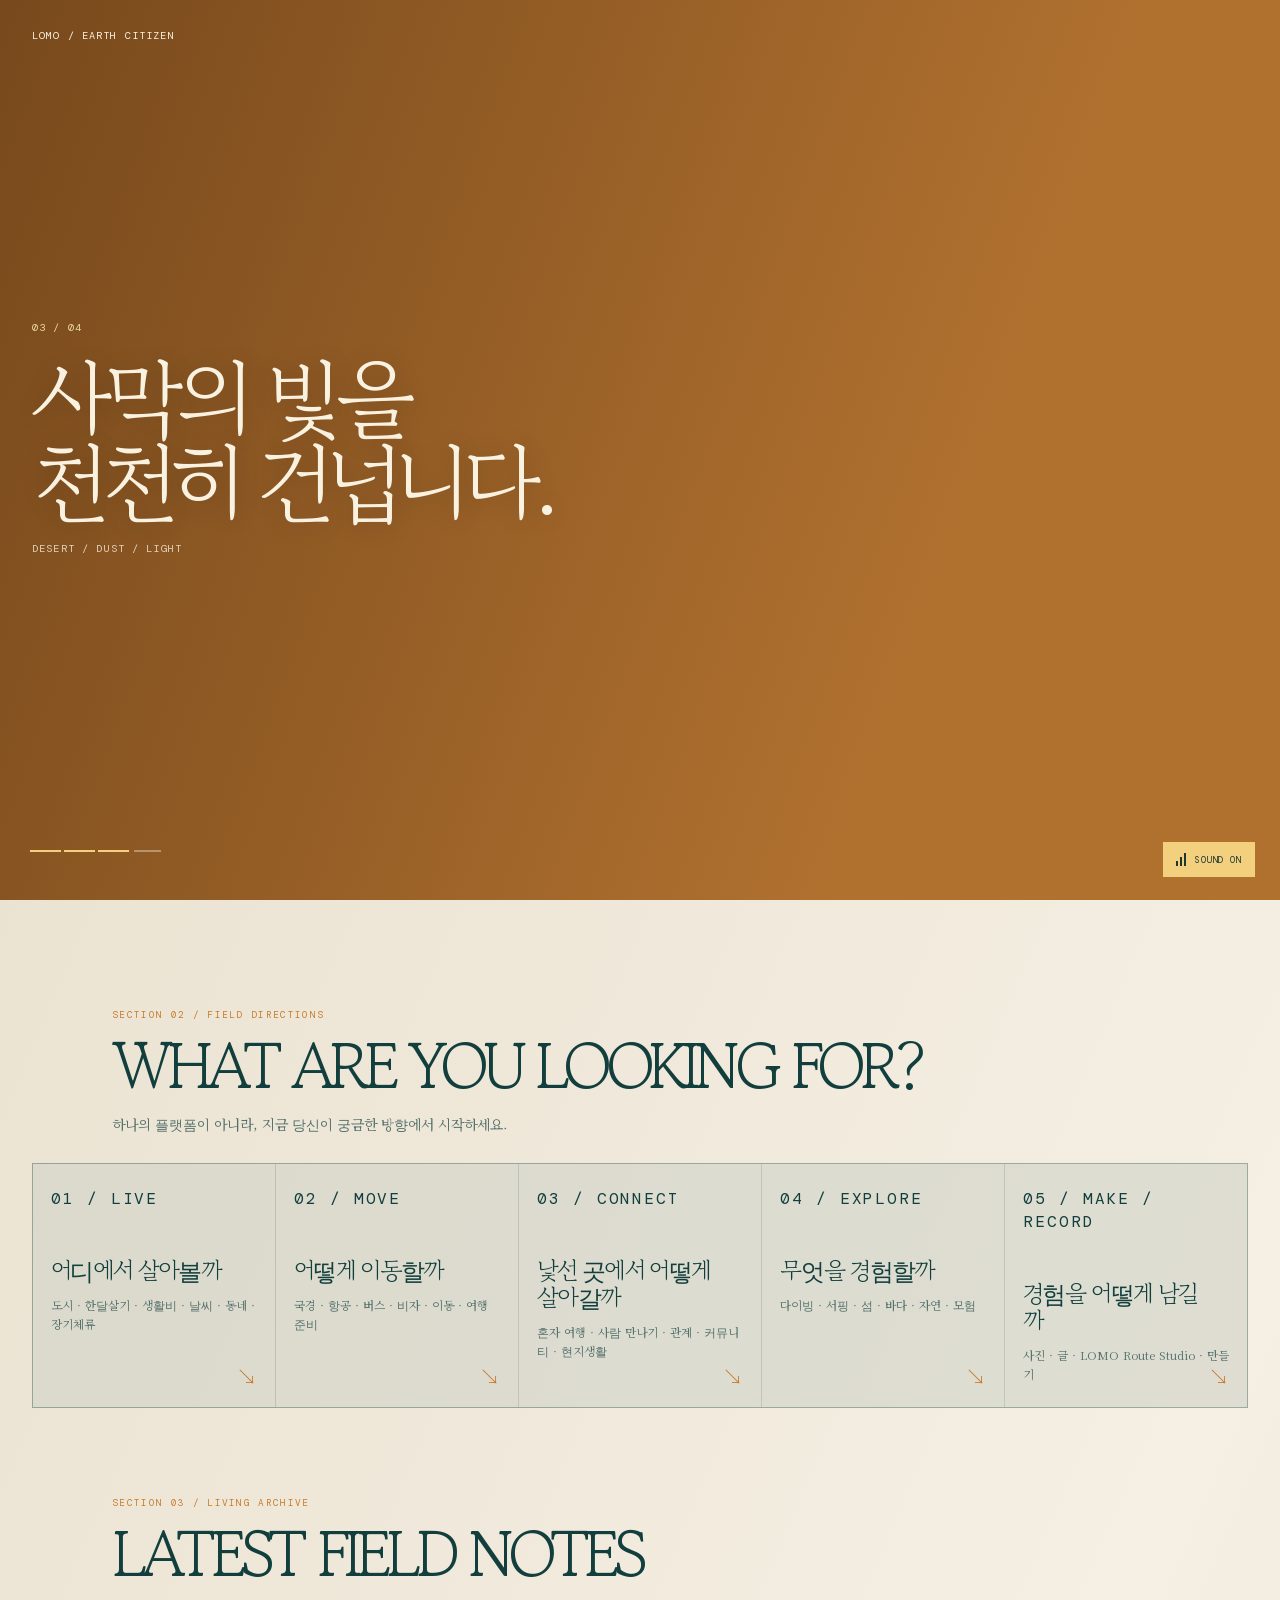
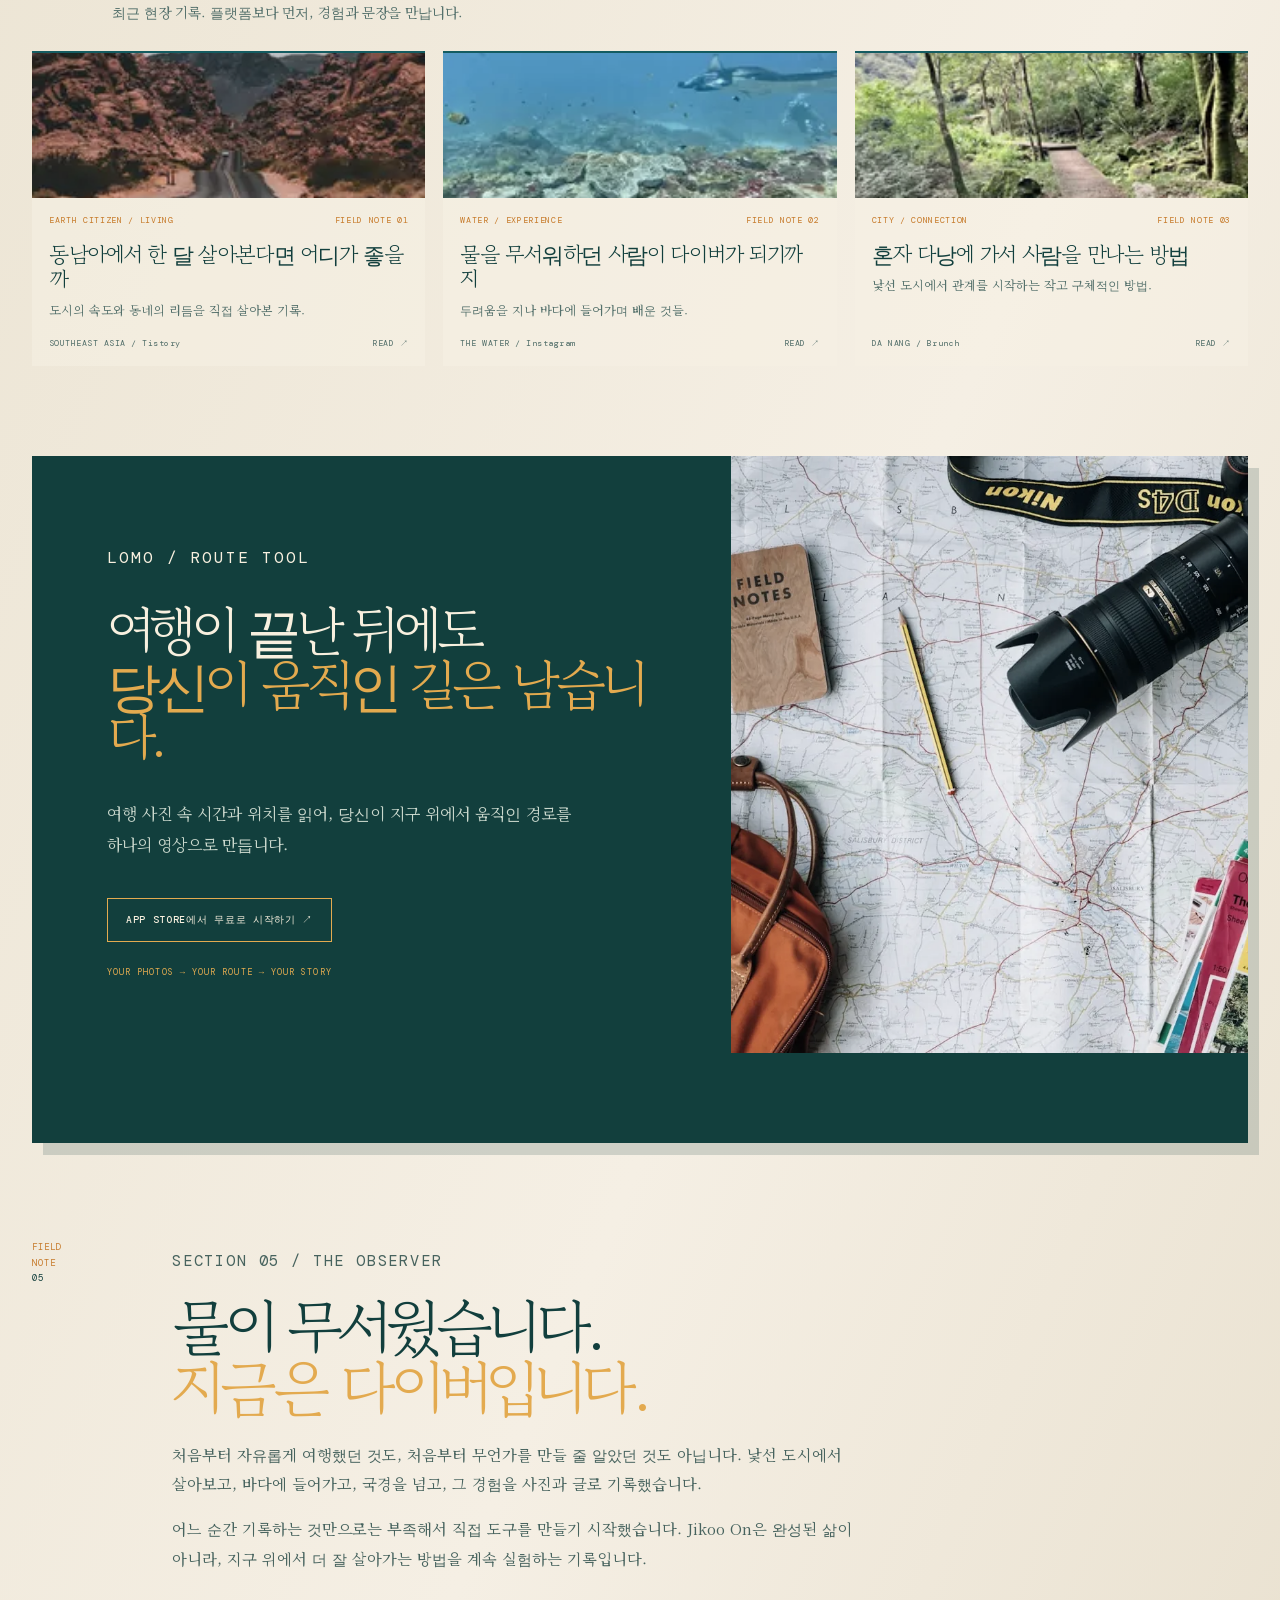
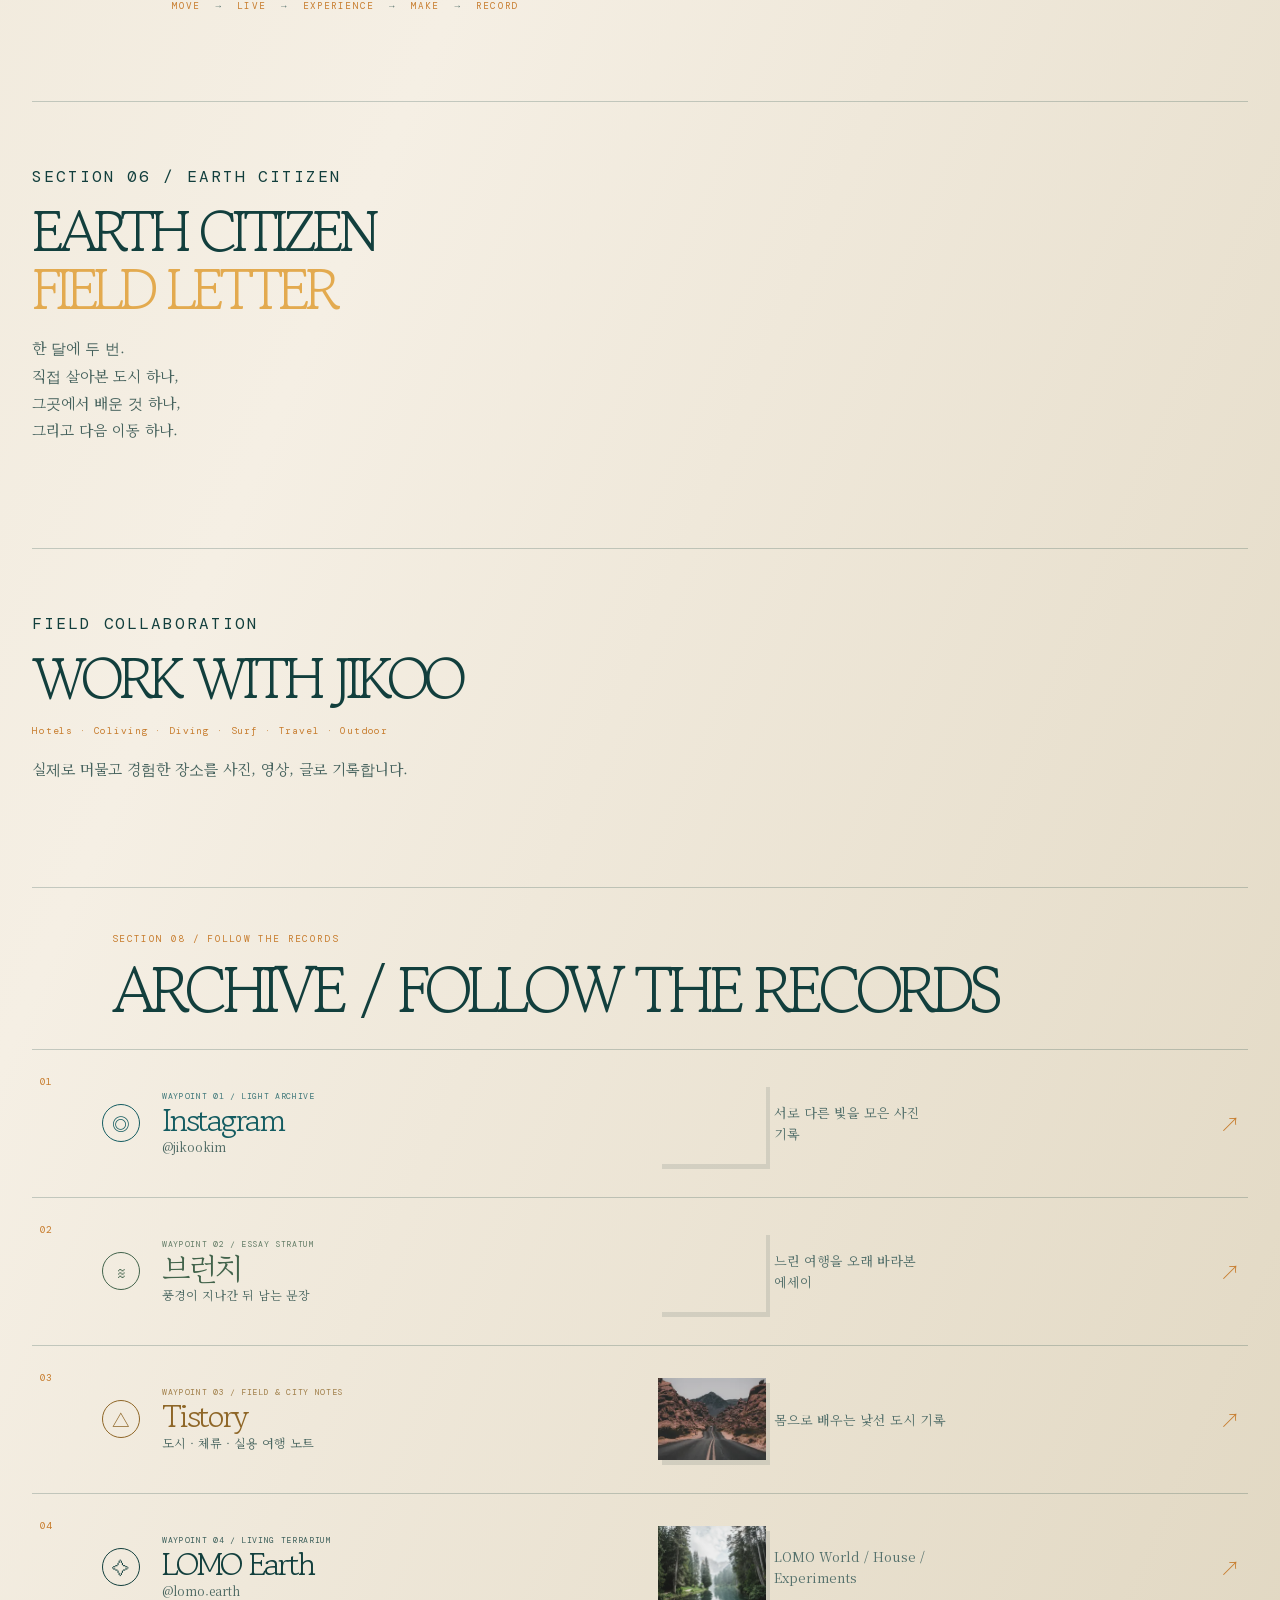
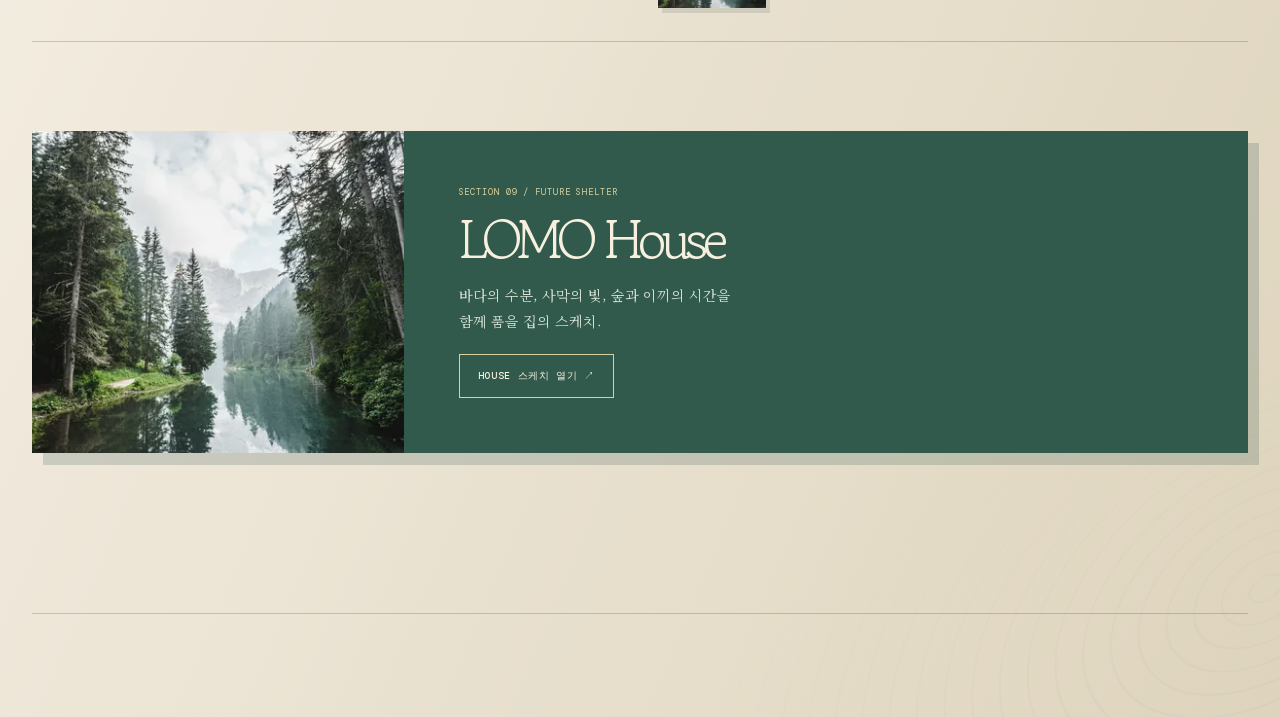
==== commit b836594d: "Refactor sections 01-09: eliminate duplicates, restore rich waypoints, pre-render field notes, and f" ====
--- a/index.html
+++ b/index.html
@@ -155,66 +155,179 @@
 </header>
 <section aria-labelledby="page-title" class="hero hero-new wrap"><div class="hero-copy"><p class="eyebrow" data-i18n="hero.eyebrow">JIKOO ON / EARTH CITIZEN</p><h1 data-i18n-html="hero.titleNew" id="page-title">여행지를 찾는 게 아니라,<br/>나에게 맞는 <i>삶의 장소</i>를 찾습니다.</h1><p class="hero-lead" data-i18n="hero.bodyNew">지구 위 여러 도시에서 직접 살아보고, 이동하고, 사람을 만나고, 바다에 들어가고, 그 과정에서 알게 된 것들을 기록합니다.</p><p class="hero-lead hero-lead-secondary" data-i18n="hero.bodySecondary">그리고 그 경험으로 새로운 도구를 만듭니다.</p><div class="hero-actions"><a class="button button-primary" data-track="hero-earth-citizen" href="#explore" data-i18n="hero.primary">EARTH CITIZEN에서 시작하기 ↘</a><a class="button button-secondary" data-track="hero-route-studio" href="#route-studio" data-i18n="hero.secondary">내 여행을 ROUTE로 만들기 ↗</a></div><p class="geo-line">VIETNAM · THAILAND · PHILIPPINES · INDONESIA · LAOS · JAPAN · USA</p><p class="origin-quote" data-i18n-html="hero.origin">물이 무서웠습니다.<br/><strong>지금은 다이버입니다.</strong></p></div><figure class="hero-polaroid"><img alt="안개가 감도는 숲과 산의 풍경" data-i18n-alt="image.hero" decoding="async" fetchpriority="high" loading="eager" sizes="(max-width: 600px) 88vw, 390px" src="images/hero-earth.webp" srcset="images/hero-earth-400.webp 400w, images/hero-earth.webp 1200w"/><figcaption><span>FIELD NOTE / EARTH</span><span>shared climates</span></figcaption><div class="biome-strip"><span class="sea">SEA / SALT</span><span class="forest">FOREST / ROOT</span><span class="desert">DESERT / DUST</span><span class="moss">MOSS / MIST</span></div></figure></section>
 
-<section aria-labelledby="explore-title" class="section-block explore-section wrap" id="explore"><div class="section-heading"><p>SECTION 02 / FIELD DIRECTIONS</p><h2 data-i18n="explore.title" id="explore-title">WHAT ARE YOU LOOKING FOR?</h2><span data-i18n="explore.lead">하나의 플랫폼이 아니라, 지금 당신이 궁금한 방향에서 시작하세요.</span></div><div class="explore-grid"><a class="explore-card sea-card" href="#waypoints-title"><span class="card-index">01 / LIVE</span><h3 data-i18n="explore.live.title">어디에서 살아볼까</h3><p data-i18n="explore.live.body">도시 · 한달살기 · 생활비 · 날씨 · 동네 · 장기체류</p><span class="card-arrow">↘</span></a><a class="explore-card forest-card" href="#waypoints-title"><span class="card-index">02 / MOVE</span><h3 data-i18n="explore.move.title">어떻게 이동할까</h3><p data-i18n="explore.move.body">국경 · 항공 · 버스 · 비자 · 이동 · 여행 준비</p><span class="card-arrow">↘</span></a><a class="explore-card desert-card" href="#waypoints-title"><span class="card-index">03 / CONNECT</span><h3 data-i18n="explore.connect.title">낯선 곳에서 어떻게 살아갈까</h3><p data-i18n="explore.connect.body">혼자 여행 · 사람 만나기 · 관계 · 커뮤니티 · 현지생활</p><span class="card-arrow">↘</span></a><a class="explore-card moss-card" href="#waypoints-title"><span class="card-index">04 / EXPLORE</span><h3 data-i18n="explore.explore.title">무엇을 경험할까</h3><p data-i18n="explore.explore.body">다이빙 · 서핑 · 섬 · 바다 · 자연 · 모험</p><span class="card-arrow">↘</span></a><a class="explore-card make-card" href="#waypoints-title"><span class="card-index">05 / MAKE / RECORD</span><h3 data-i18n="explore.make.title">경험을 어떻게 남길까</h3><p data-i18n="explore.make.body">사진 · 글 · LOMO Route Studio · 만들기</p><span class="card-arrow">↘</span></a></div></section>
-<section aria-labelledby="field-notes-title" class="section-block field-notes-section wrap" id="field-notes"><div class="section-heading"><p>SECTION 03 / LIVING ARCHIVE</p><h2 data-i18n="notes.title" id="field-notes-title">LATEST FIELD NOTES</h2><span data-i18n="notes.lead">최근 현장 기록. 플랫폼보다 먼저, 경험과 문장을 만납니다.</span></div><div aria-live="polite" class="field-notes-grid" data-field-notes></div></section>
-<section aria-labelledby="route-title" class="route-feature section-block wrap" id="route-studio"><div class="route-feature-copy"><p class="eyebrow">LOMO / ROUTE TOOL</p><h2 data-i18n-html="route.titleNew" id="route-title">여행이 끝난 뒤에도<br/><i>당신이 움직인 길은 남습니다.</i></h2><p data-i18n="route.bodyNew">여행 사진 속 시간과 위치를 읽어, 당신이 지구 위에서 움직인 경로를 하나의 영상으로 만듭니다.</p><a class="button button-route" data-track="route-studio-appstore" href="https://apps.apple.com/app/id6782547819" rel="noreferrer noopener" target="_blank" data-i18n="route.ctaNew">APP STORE에서 무료로 시작하기 ↗</a><small>YOUR PHOTOS → YOUR ROUTE → YOUR STORY</small></div><img alt="자연 속 여행 노트" data-i18n-alt="image.route" decoding="async" height="800" loading="lazy" sizes="(max-width: 600px) 100vw, 42vw" src="images/route-480.webp" srcset="images/route-480.webp 480w, images/route.webp 1200w" width="1200"/></section>
-<section aria-labelledby="story-title" class="story-section section-block wrap"><div class="story-mark">FIELD<br/>NOTE<br/><span>05</span></div><div><p class="eyebrow">SECTION 05 / THE OBSERVER</p><h2 data-i18n="story.title" id="story-title">물이 무서웠습니다.<br/><i>지금은 다이버입니다.</i></h2><p data-i18n="story.body">처음부터 자유롭게 여행했던 것도, 처음부터 무언가를 만들 줄 알았던 것도 아닙니다. 낯선 도시에서 살아보고, 바다에 들어가고, 국경을 넘고, 그 경험을 사진과 글로 기록했습니다.</p><p data-i18n="story.body2">어느 순간 기록하는 것만으로는 부족해서 직접 도구를 만들기 시작했습니다. Jikoo On은 완성된 삶이 아니라, 지구 위에서 더 잘 살아가는 방법을 계속 실험하는 기록입니다.</p><div class="story-flow">MOVE <i>→</i> LIVE <i>→</i> EXPERIENCE <i>→</i> MAKE <i>→</i> RECORD</div></div></section>
-<section aria-labelledby="letter-title" class="letter-section section-block wrap"><div><p class="eyebrow">SECTION 06 / EARTH CITIZEN</p><h2 data-i18n="letter.title" id="letter-title">EARTH CITIZEN<br/><i>FIELD LETTER</i></h2><p data-i18n="letter.body">한 달에 두 번.<br/>직접 살아본 도시 하나,<br/>그곳에서 배운 것 하나,<br/>그리고 다음 이동 하나.</p></div><div class="empty-cta" data-config-key="newsletterUrl"><span data-i18n="letter.comingSoon">FIELD LETTER / COMING SOON</span></div></section>
-<section aria-labelledby="work-title" class="work-section section-block wrap"><div><p class="eyebrow">FIELD COLLABORATION</p><h2 data-i18n="work.title" id="work-title">WORK WITH JIKOO</h2><p class="work-tags">Hotels · Coliving · Diving · Surf · Travel · Outdoor</p><p data-i18n="work.body">실제로 머물고 경험한 장소를 사진, 영상, 글로 기록합니다.</p></div><div class="config-actions"><a class="button button-secondary config-link" data-config-key="creatorPortfolioUrl" data-track="creator-portfolio" data-i18n="work.portfolio">VIEW CREATOR PORTFOLIO ↗</a><a class="button button-secondary config-link" data-config-key="collaborationUrl" data-track="creator-collaboration" data-i18n="work.collaboration">COLLABORATION ↗</a></div></section>
-<section aria-labelledby="archive-title" class="archive-section section-block wrap" id="archive"><div class="section-heading"><p>SECTION 08 / FOLLOW THE RECORDS</p><h2 data-i18n="archive.title" id="archive-title">ARCHIVE / FOLLOW THE RECORDS</h2></div><div class="archive-grid"><a data-track="instagram" href="https://www.instagram.com/jikookim/" rel="noreferrer noopener" target="_blank"><span>INSTAGRAM</span><b data-i18n="archive.instagram">Light / Life / Visual Field Notes</b> ↗</a><a data-track="brunch" href="https://brunch.co.kr/@eatfear" rel="noreferrer noopener" target="_blank"><span>BRUNCH</span><b data-i18n="archive.brunch">Essays / Earth Citizen</b> ↗</a><a data-track="tistory" href="https://eatfear.tistory.com/" rel="noreferrer noopener" target="_blank"><span>TISTORY</span><b data-i18n="archive.tistory">Living / City / Practical Field Notes</b> ↗</a><a href="https://www.instagram.com/lomo.earth/" rel="noreferrer noopener" target="_blank"><span>LOMO EARTH</span><b data-i18n="archive.lomoEarth">LOMO World / House / Experiments</b> ↗</a><a class="config-link" data-config-key="threadsUrl" data-track="threads"><span>THREADS</span><b data-i18n="archive.threads">Follow the next field note</b> ↗</a></div></section>
-<section aria-labelledby="waypoints-title" id="legacy-archive" class="waypoints wrap">
-<div class="section-heading">
-<p>LOMO ECOSYSTEM / WAYS TO FOLLOW</p>
-<h2 data-i18n="ecosystem.title" id="waypoints-title">기록의 생태계</h2>
-<span data-i18n-html="ecosystem.lead">서로 다른 기후의 감각이 사진, 문장, 도시, 도구, 하우스로 이어집니다.<br/>지구 위에서 이동하고, 살아가고, 만들고, 기록하는 방식까지.</span>
-</div>
-<div aria-label="네 가지 환경의 공존" class="climate-index">
-<span><i class="dot sea-dot"></i>SEA / SALINE</span>
-<span><i class="dot forest-dot"></i>FOREST / ROOTED</span>
-<span><i class="dot desert-dot"></i>DESERT / ARID</span>
-<span><i class="dot moss-dot"></i>MOSS / MISTED</span>
-</div>
-<div aria-label="Earth Citizen의 실천 영역: 이동, 살아가기, 만들기, 기록하기, 머무르기" class="citizen-spectrum">
-<span>MOVE</span><i></i><span>LIVE</span><i></i><span>MAKE</span><i></i><span>RECORD</span><i></i><span>DWELL</span>
-</div>
-<a class="feature-route" data-sound-theme="sea" href="https://apps.apple.com/app/id6782547819" rel="noreferrer noopener" target="_blank">
-<div class="route-top"><span>WAYPOINT 01 / ROUTE TOOL / MOVEMENT</span><span>OPEN ROUTE ↗</span></div>
-<div class="route-content">
-<div class="route-copy">
-<span aria-hidden="true" class="compass">◉</span>
-<small>MADE BY JIKOO ON · APP · MOVEMENT</small>
-<h3 data-i18n-html="route.title">LOMO Route<br/>Studio</h3>
-<p data-i18n-html="route.body">사진 한 장에서, 빛나는 지구본 위로<br/>내 여정이 하나의 영상이 됩니다.</p>
-<b data-i18n="route.cta">앱스토어에서 경로 열기 ↘</b>
-</div>
-<img alt="자연 속 여행 노트" class="route-image" data-i18n-alt="image.route" decoding="async" height="800" loading="lazy" sizes="(max-width: 600px) 100vw, 42vw" src="images/route-480.webp" srcset="images/route-480.webp 480w, images/route.webp 1200w" width="1200"/>
-</div>
-</a>
-<div class="link-list">
-<a class="waypoint sea-waypoint" data-sound-theme="sea" href="https://www.instagram.com/jikookim/" rel="noreferrer noopener" target="_blank">
-<span class="waypoint-number">02</span><span class="waypoint-icon">◎</span>
-<span class="waypoint-title"><small>WAYPOINT 02 / LIGHT ARCHIVE</small><b>Instagram</b><em>@jikookim</em></span>
-<img alt="산호초 위를 지나는 가오리와 물고기" class="waypoint-photo sea-photo" data-i18n-alt="image.sea" decoding="async" height="800" loading="lazy" sizes="(max-width: 600px) 60px, (max-width: 860px) 90px, 108px" src="images/sea-240.webp" srcset="images/sea-120.webp 120w, images/sea-240.webp 240w, images/sea.webp 1200w" width="1200"/>
-<span class="waypoint-note" data-i18n="waypoint.instagram.note">서로 다른 빛을 모은 사진 기록</span><span class="waypoint-arrow">↗</span>
-</a>
-<a class="waypoint forest-waypoint" data-sound-theme="forest" href="https://brunch.co.kr/@eatfear" rel="noreferrer noopener" target="_blank">
-<span class="waypoint-number">03</span><span class="waypoint-icon">≋</span>
-<span class="waypoint-title"><small>WAYPOINT 03 / ESSAY STRATUM</small><b>브런치</b><em data-i18n="waypoint.brunch.title">풍경이 지나간 뒤 남는 문장</em></span>
-<img alt="이끼 낀 나무와 바닥길이 이어지는 숲" class="waypoint-photo forest-photo" data-i18n-alt="image.forest" decoding="async" height="800" loading="lazy" sizes="(max-width: 600px) 60px, (max-width: 860px) 90px, 108px" src="images/forest-240.webp" srcset="images/forest-120.webp 120w, images/forest-240.webp 240w, images/forest.webp 1200w" width="1200"/>
-<span class="waypoint-note" data-i18n="waypoint.brunch.note">느린 여행을 오래 바라본 에세이</span><span class="waypoint-arrow">↗</span>
-</a>
-<a class="waypoint desert-waypoint" data-sound-theme="desert" href="https://eatfear.tistory.com/" rel="noreferrer noopener" target="_blank">
-<span class="waypoint-number">04</span><span class="waypoint-icon">△</span>
-<span class="waypoint-title"><small>WAYPOINT 04 / FIELD &amp; CITY NOTES</small><b>Tistory</b><em data-i18n="waypoint.tistory.title">도시 · 체류 · 실용 여행 노트</em></span>
-<img alt="붉은 사막의 능선을 담은 사진" class="waypoint-photo desert-photo" data-i18n-alt="image.desert" decoding="async" height="800" loading="lazy" sizes="(max-width: 600px) 60px, (max-width: 860px) 90px, 108px" src="images/desert-240.webp" srcset="images/desert-120.webp 120w, images/desert-240.webp 240w, images/desert.webp 1200w" width="1200"/>
-<span class="waypoint-note" data-i18n="waypoint.tistory.note">몸으로 배우는 낯선 도시 기록</span><span class="waypoint-arrow">↗</span>
-</a>
-</div>
-<button aria-controls="lomo-house-modal" aria-haspopup="dialog" class="house-route" data-modal-open="" data-sound-theme="moss" type="button">
-<img alt="깊은 숲과 이끼의 풍경" class="house-photo" data-i18n-alt="image.house" decoding="async" height="800" loading="lazy" sizes="(max-width: 600px) calc(100vw - 58px), 220px" src="images/moss-720.webp" srcset="images/moss-480.webp 480w, images/moss-720.webp 720w, images/moss.webp 1200w" width="1200"/>
-<div class="house-copy"><small>05 / LIVING TERRARIUM / FUTURE SHELTER</small><h3>LOMO House</h3><p data-i18n-html="house.teaser">바다의 수분, 사막의 빛, 숲과 이끼의 시간을<br/>함께 품을 집의 스케치.</p></div>
-<span aria-hidden="true" class="house-arrow">OPEN ↗</span>
-</button>
+<section aria-labelledby="explore-title" class="section-block explore-section wrap" id="explore">
+  <div class="section-heading">
+    <p>SECTION 02 / FIELD DIRECTIONS</p>
+    <h2 data-i18n="explore.title" id="explore-title">WHAT ARE YOU LOOKING FOR?</h2>
+    <span data-i18n="explore.lead">하나의 플랫폼이 아니라, 지금 당신이 궁금한 방향에서 시작하세요.</span>
+  </div>
+  <div class="explore-grid">
+    <a class="explore-card sea-card" data-sound-theme="desert" href="#field-notes">
+      <span class="card-index">01 / LIVE</span>
+      <h3 data-i18n="explore.live.title">어디에서 살아볼까</h3>
+      <p data-i18n="explore.live.body">도시 · 한달살기 · 생활비 · 날씨 · 동네 · 장기체류</p>
+      <span class="card-arrow">↘</span>
+    </a>
+    <a class="explore-card forest-card" data-sound-theme="sea" href="#route-studio">
+      <span class="card-index">02 / MOVE</span>
+      <h3 data-i18n="explore.move.title">어떻게 이동할까</h3>
+      <p data-i18n="explore.move.body">국경 · 항공 · 버스 · 비자 · 이동 · 여행 준비</p>
+      <span class="card-arrow">↘</span>
+    </a>
+    <a class="explore-card desert-card" data-sound-theme="forest" href="#archive">
+      <span class="card-index">03 / CONNECT</span>
+      <h3 data-i18n="explore.connect.title">낯선 곳에서 어떻게 살아갈까</h3>
+      <p data-i18n="explore.connect.body">혼자 여행 · 사람 만나기 · 관계 · 커뮤니티 · 현지생활</p>
+      <span class="card-arrow">↘</span>
+    </a>
+    <a class="explore-card moss-card" data-sound-theme="sea" href="#field-notes">
+      <span class="card-index">04 / EXPLORE</span>
+      <h3 data-i18n="explore.explore.title">무엇을 경험할까</h3>
+      <p data-i18n="explore.explore.body">다이빙 · 서핑 · 섬 · 바다 · 자연 · 모험</p>
+      <span class="card-arrow">↘</span>
+    </a>
+    <a class="explore-card make-card" data-sound-theme="moss" href="#route-studio">
+      <span class="card-index">05 / MAKE / RECORD</span>
+      <h3 data-i18n="explore.make.title">경험을 어떻게 남길까</h3>
+      <p data-i18n="explore.make.body">사진 · 글 · LOMO Route Studio · 만들기</p>
+      <span class="card-arrow">↘</span>
+    </a>
+  </div>
+</section>
+
+<section aria-labelledby="field-notes-title" class="section-block field-notes-section wrap" id="field-notes">
+  <div class="section-heading">
+    <p>SECTION 03 / LIVING ARCHIVE</p>
+    <h2 data-i18n="notes.title" id="field-notes-title">LATEST FIELD NOTES</h2>
+    <span data-i18n="notes.lead">최근 현장 기록. 플랫폼보다 먼저, 경험과 문장을 만납니다.</span>
+  </div>
+  <div aria-live="polite" class="field-notes-grid" data-field-notes>
+    <a class="field-note" data-sound-theme="desert" data-track="field-note" href="https://eatfear.tistory.com/" rel="noreferrer noopener" target="_blank">
+      <img alt="동남아에서 한 달 살아본다면 어디가 좋을까" class="field-note-image" height="360" loading="lazy" src="images/desert-240.webp" width="640"/>
+      <div class="field-note-copy">
+        <div class="field-note-meta"><span>EARTH CITIZEN / LIVING</span><span>FIELD NOTE 01</span></div>
+        <h3 data-note-title-ko="동남아에서 한 달 살아본다면 어디가 좋을까" data-note-title-en="Where should you live in Southeast Asia for a month?">동남아에서 한 달 살아본다면 어디가 좋을까</h3>
+        <p data-note-desc-ko="도시의 속도와 동네의 리듬을 직접 살아본 기록." data-note-desc-en="A field note on city pace, neighborhood rhythm, and staying awhile.">도시의 속도와 동네의 리듬을 직접 살아본 기록.</p>
+        <div class="field-note-footer"><span>SOUTHEAST ASIA / Tistory</span><span>READ ↗</span></div>
+      </div>
+    </a>
+    <a class="field-note" data-sound-theme="sea" data-track="field-note" href="https://www.instagram.com/jikookim/" rel="noreferrer noopener" target="_blank">
+      <img alt="물을 무서워하던 사람이 다이버가 되기까지" class="field-note-image" height="360" loading="lazy" src="images/sea-240.webp" width="640"/>
+      <div class="field-note-copy">
+        <div class="field-note-meta"><span>WATER / EXPERIENCE</span><span>FIELD NOTE 02</span></div>
+        <h3 data-note-title-ko="물을 무서워하던 사람이 다이버가 되기까지" data-note-title-en="From being afraid of water to becoming a diver">물을 무서워하던 사람이 다이버가 되기까지</h3>
+        <p data-note-desc-ko="두려움을 지나 바다에 들어가며 배운 것들." data-note-desc-en="What the water taught me after fear stopped being the whole story.">두려움을 지나 바다에 들어가며 배운 것들.</p>
+        <div class="field-note-footer"><span>THE WATER / Instagram</span><span>READ ↗</span></div>
+      </div>
+    </a>
+    <a class="field-note" data-sound-theme="forest" data-track="field-note" href="https://brunch.co.kr/@eatfear" rel="noreferrer noopener" target="_blank">
+      <img alt="혼자 다낭에 가서 사람을 만나는 방법" class="field-note-image" height="360" loading="lazy" src="images/forest-240.webp" width="640"/>
+      <div class="field-note-copy">
+        <div class="field-note-meta"><span>CITY / CONNECTION</span><span>FIELD NOTE 03</span></div>
+        <h3 data-note-title-ko="혼자 다낭에 가서 사람을 만나는 방법" data-note-title-en="How to meet people when you travel alone">혼자 다낭에 가서 사람을 만나는 방법</h3>
+        <p data-note-desc-ko="낯선 도시에서 관계를 시작하는 작고 구체적인 방법." data-note-desc-en="Small, practical ways to begin a connection in an unfamiliar city.">낯선 도시에서 관계를 시작하는 작고 구체적인 방법.</p>
+        <div class="field-note-footer"><span>DA NANG / Brunch</span><span>READ ↗</span></div>
+      </div>
+    </a>
+  </div>
+</section>
+
+<section aria-labelledby="route-title" class="route-feature section-block wrap" data-sound-theme="sea" id="route-studio">
+  <div class="route-feature-copy">
+    <p class="eyebrow">LOMO / ROUTE TOOL</p>
+    <h2 data-i18n-html="route.titleNew" id="route-title">여행이 끝난 뒤에도<br/><i>당신이 움직인 길은 남습니다.</i></h2>
+    <p data-i18n="route.bodyNew">여행 사진 속 시간과 위치를 읽어, 당신이 지구 위에서 움직인 경로를 하나의 영상으로 만듭니다.</p>
+    <a class="button button-route" data-track="route-studio-appstore" href="https://apps.apple.com/app/id6782547819" rel="noreferrer noopener" target="_blank" data-i18n="route.ctaNew">APP STORE에서 무료로 시작하기 ↗</a>
+    <small>YOUR PHOTOS → YOUR ROUTE → YOUR STORY</small>
+  </div>
+  <img alt="자연 속 여행 노트" data-i18n-alt="image.route" decoding="async" height="800" loading="lazy" sizes="(max-width: 600px) 100vw, 42vw" src="images/route-480.webp" srcset="images/route-480.webp 480w, images/route.webp 1200w" width="1200"/>
+</section>
+
+<section aria-labelledby="story-title" class="story-section section-block wrap">
+  <div class="story-mark">FIELD<br/>NOTE<br/><span>05</span></div>
+  <div>
+    <p class="eyebrow">SECTION 05 / THE OBSERVER</p>
+    <h2 data-i18n-html="story.title" id="story-title">물이 무서웠습니다.<br/><i>지금은 다이버입니다.</i></h2>
+    <p data-i18n="story.body">처음부터 자유롭게 여행했던 것도, 처음부터 무언가를 만들 줄 알았던 것도 아닙니다. 낯선 도시에서 살아보고, 바다에 들어가고, 국경을 넘고, 그 경험을 사진과 글로 기록했습니다.</p>
+    <p data-i18n="story.body2">어느 순간 기록하는 것만으로는 부족해서 직접 도구를 만들기 시작했습니다. Jikoo On은 완성된 삶이 아니라, 지구 위에서 더 잘 살아가는 방법을 계속 실험하는 기록입니다.</p>
+    <div class="story-flow">MOVE <i>→</i> LIVE <i>→</i> EXPERIENCE <i>→</i> MAKE <i>→</i> RECORD</div>
+  </div>
+</section>
+
+<section aria-labelledby="letter-title" class="letter-section section-block wrap">
+  <div>
+    <p class="eyebrow">SECTION 06 / EARTH CITIZEN</p>
+    <h2 data-i18n-html="letter.title" id="letter-title">EARTH CITIZEN<br/><i>FIELD LETTER</i></h2>
+    <p data-i18n-html="letter.body">한 달에 두 번.<br/>직접 살아본 도시 하나,<br/>그곳에서 배운 것 하나,<br/>그리고 다음 이동 하나.</p>
+  </div>
+  <div class="empty-cta" data-config-key="newsletterUrl">
+    <span data-i18n="letter.comingSoon">FIELD LETTER / COMING SOON</span>
+  </div>
+</section>
+
+<section aria-labelledby="work-title" class="work-section section-block wrap">
+  <div>
+    <p class="eyebrow">FIELD COLLABORATION</p>
+    <h2 data-i18n="work.title" id="work-title">WORK WITH JIKOO</h2>
+    <p class="work-tags">Hotels · Coliving · Diving · Surf · Travel · Outdoor</p>
+    <p data-i18n="work.body">실제로 머물고 경험한 장소를 사진, 영상, 글로 기록합니다.</p>
+  </div>
+  <div class="config-actions">
+    <a class="button button-secondary config-link" data-config-key="creatorPortfolioUrl" data-track="creator-portfolio" data-i18n="work.portfolio">VIEW CREATOR PORTFOLIO ↗</a>
+    <a class="button button-secondary config-link" data-config-key="collaborationUrl" data-track="creator-collaboration" data-i18n="work.collaboration">COLLABORATION ↗</a>
+  </div>
+</section>
+
+<section aria-labelledby="archive-title" class="archive-section section-block wrap" id="archive">
+  <div class="section-heading">
+    <p>SECTION 08 / FOLLOW THE RECORDS</p>
+    <h2 data-i18n="archive.title" id="archive-title">ARCHIVE / FOLLOW THE RECORDS</h2>
+  </div>
+  <div class="link-list">
+    <a class="waypoint sea-waypoint" data-sound-theme="sea" data-track="instagram" href="https://www.instagram.com/jikookim/" rel="noreferrer noopener" target="_blank">
+      <span class="waypoint-number">01</span><span class="waypoint-icon">◎</span>
+      <span class="waypoint-title"><small>WAYPOINT 01 / LIGHT ARCHIVE</small><b>Instagram</b><em>@jikookim</em></span>
+      <img alt="산호초 위를 지나는 가오리와 물고기" class="waypoint-photo sea-photo" data-i18n-alt="image.sea" decoding="async" height="800" loading="lazy" sizes="(max-width: 600px) 60px, (max-width: 860px) 90px, 108px" src="images/sea-240.webp" srcset="images/sea-120.webp 120w, images/sea-240.webp 240w, images/sea.webp 1200w" width="1200"/>
+      <span class="waypoint-note" data-i18n="waypoint.instagram.note">서로 다른 빛을 모은 사진 기록</span><span class="waypoint-arrow">↗</span>
+    </a>
+    <a class="waypoint forest-waypoint" data-sound-theme="forest" data-track="brunch" href="https://brunch.co.kr/@eatfear" rel="noreferrer noopener" target="_blank">
+      <span class="waypoint-number">02</span><span class="waypoint-icon">≋</span>
+      <span class="waypoint-title"><small>WAYPOINT 02 / ESSAY STRATUM</small><b>브런치</b><em data-i18n="waypoint.brunch.title">풍경이 지나간 뒤 남는 문장</em></span>
+      <img alt="이끼 낀 나무와 바닥길이 이어지는 숲" class="waypoint-photo forest-photo" data-i18n-alt="image.forest" decoding="async" height="800" loading="lazy" sizes="(max-width: 600px) 60px, (max-width: 860px) 90px, 108px" src="images/forest-240.webp" srcset="images/forest-120.webp 120w, images/forest-240.webp 240w, images/forest.webp 1200w" width="1200"/>
+      <span class="waypoint-note" data-i18n="waypoint.brunch.note">느린 여행을 오래 바라본 에세이</span><span class="waypoint-arrow">↗</span>
+    </a>
+    <a class="waypoint desert-waypoint" data-sound-theme="desert" data-track="tistory" href="https://eatfear.tistory.com/" rel="noreferrer noopener" target="_blank">
+      <span class="waypoint-number">03</span><span class="waypoint-icon">△</span>
+      <span class="waypoint-title"><small>WAYPOINT 03 / FIELD &amp; CITY NOTES</small><b>Tistory</b><em data-i18n="waypoint.tistory.title">도시 · 체류 · 실용 여행 노트</em></span>
+      <img alt="붉은 사막의 능선을 담은 사진" class="waypoint-photo desert-photo" data-i18n-alt="image.desert" decoding="async" height="800" loading="lazy" sizes="(max-width: 600px) 60px, (max-width: 860px) 90px, 108px" src="images/desert-240.webp" srcset="images/desert-120.webp 120w, images/desert-240.webp 240w, images/desert.webp 1200w" width="1200"/>
+      <span class="waypoint-note" data-i18n="waypoint.tistory.note">몸으로 배우는 낯선 도시 기록</span><span class="waypoint-arrow">↗</span>
+    </a>
+    <a class="waypoint moss-waypoint" data-sound-theme="moss" data-track="lomo-earth" href="https://www.instagram.com/lomo.earth/" rel="noreferrer noopener" target="_blank">
+      <span class="waypoint-number">04</span><span class="waypoint-icon">✧</span>
+      <span class="waypoint-title"><small>WAYPOINT 04 / LIVING TERRARIUM</small><b>LOMO Earth</b><em>@lomo.earth</em></span>
+      <img alt="깊은 숲과 이끼의 풍경" class="waypoint-photo moss-photo" data-i18n-alt="image.house" decoding="async" height="800" loading="lazy" sizes="(max-width: 600px) 60px, (max-width: 860px) 90px, 108px" src="images/moss-480.webp" srcset="images/moss-240.webp 240w, images/moss-480.webp 480w, images/moss.webp 1200w" width="1200"/>
+      <span class="waypoint-note" data-i18n="archive.lomoEarth">LOMO World / House / Experiments</span><span class="waypoint-arrow">↗</span>
+    </a>
+    <a class="waypoint config-link" data-config-key="threadsUrl" data-sound-theme="forest" data-track="threads" rel="noreferrer noopener" target="_blank" hidden>
+      <span class="waypoint-number">05</span><span class="waypoint-icon">◎</span>
+      <span class="waypoint-title"><small>WAYPOINT 05 / TEXT CONVERSATION</small><b>Threads</b><em>@threads</em></span>
+      <span class="waypoint-note" data-i18n="archive.threads">Follow the next field note</span><span class="waypoint-arrow">↗</span>
+    </a>
+  </div>
+</section>
+
+<section aria-labelledby="house-section-title" class="section-block wrap" id="lomo-house">
+  <div class="future-house" data-sound-theme="moss">
+    <img alt="깊은 숲과 이끼의 풍경" class="house-photo" data-i18n-alt="image.house" decoding="async" height="800" loading="lazy" sizes="(max-width: 600px) calc(100vw - 58px), 320px" src="images/moss-720.webp" srcset="images/moss-480.webp 480w, images/moss-720.webp 720w, images/moss.webp 1200w" width="1200"/>
+    <div class="house-copy">
+      <small>SECTION 09 / FUTURE SHELTER</small>
+      <h2 data-i18n="house.titleNew" id="house-section-title">LOMO House</h2>
+      <p data-i18n-html="house.teaser">바다의 수분, 사막의 빛, 숲과 이끼의 시간을<br/>함께 품을 집의 스케치.</p>
+      <button aria-controls="lomo-house-modal" aria-haspopup="dialog" class="button button-house" data-modal-open="" data-track="lomo-house-modal" type="button">
+        <span data-i18n="house.openModal">HOUSE 스케치 열기 ↗</span>
+      </button>
+    </div>
+  </div>
 </section>
 <footer class="site-footer wrap">
 <div class="specimen-tray">
--- a/styles.min.css
+++ b/styles.min.css
@@ -1,154 +1 @@
-/*
-  LOMO Links / GitHub Pages stylesheet
-  Visual philosophy: “지구시민의 태도” — sea, forest, desert, and moss
-  coexist in one calm, tactile editorial archive. Saffron is reserved for movement.
-*/
-
-@font-face { font-family: "DM Mono"; font-style: normal; font-weight: 400; font-display: swap; src: url("fonts/dm-mono-400.woff2") format("woff2"); }
-@font-face { font-family: "DM Mono"; font-style: normal; font-weight: 500; font-display: swap; src: url("fonts/dm-mono-500.woff2") format("woff2"); }
-@font-face { font-family: "Gowun Batang"; font-style: normal; font-weight: 400; font-display: swap; src: url("fonts/gowun-batang-400.woff2") format("woff2"); }
-@font-face { font-family: "Gowun Batang"; font-style: normal; font-weight: 700; font-display: swap; src: url("fonts/gowun-batang-700.woff2") format("woff2"); }
-@font-face { font-family: "Noto Serif KR"; font-style: normal; font-weight: 400; font-display: swap; src: url("fonts/noto-serif-kr-400.woff2") format("woff2"); }
-@font-face { font-family: "Noto Serif KR"; font-style: normal; font-weight: 500; font-display: swap; src: url("fonts/noto-serif-kr-500.woff2") format("woff2"); }
-@font-face { font-family: "Noto Serif KR"; font-style: normal; font-weight: 600; font-display: swap; src: url("fonts/noto-serif-kr-600.woff2") format("woff2"); }
-
-html[data-lang="en"] body:not(.i18n-ready) { visibility: hidden; }
-
-:root {
-  --paper: #e8e0cd;
-  --paper-light: #f6f0e4;
-  --ink: #123f3d;
-  --ink-soft: #55716c;
-  --teal: #145c61;
-  --forest: #42634b;
-  --desert: #bd8134;
-  --moss: #638569;
-  --saffron: #c77c2d;
-  --line: rgba(18, 63, 61, 0.22);
-  --serif: "Noto Serif KR", serif;
-  --display: "Gowun Batang", serif;
-  --mono: "DM Mono", monospace;
-  --ease: cubic-bezier(0.23, 1, 0.32, 1);
-}
-
-* { box-sizing: border-box; }
-html { scroll-behavior: smooth; }
-body { margin: 0; background: var(--paper); color: var(--ink); font-family: var(--serif); }
-body.intro-active { overflow: hidden; }
-a { color: inherit; text-decoration: none; -webkit-tap-highlight-color: transparent; }
-button { font: inherit; -webkit-tap-highlight-color: transparent; }
-img { max-width: 100%; }
-
-.site-shell {
-  position: relative;
-  min-height: 100vh;
-  overflow: hidden;
-  background: radial-gradient(circle at 84% 2%, #f8e7be 0, transparent 25rem), linear-gradient(113deg, #e8e0cd 0%, #f5efe4 50%, #ded4bd 100%);
-}
-.sound-toggle { position: fixed; z-index: 56; right: 25px; bottom: 23px; display: inline-flex; align-items: center; gap: 9px; border: 1px solid var(--ink); padding: 10px 12px; color: var(--ink); background: rgba(246,240,228,.94); box-shadow: 4px 5px 0 rgba(18,63,61,.15); font: .56rem var(--mono); letter-spacing: .1em; cursor: pointer; transition: transform .18s var(--ease), background .25s var(--ease), color .25s var(--ease), border-color .25s var(--ease); }.sound-toggle:hover { transform: translate(-2px,-2px); box-shadow: 6px 7px 0 rgba(18,63,61,.18); }.sound-toggle:active { transform: scale(.97); }.sound-toggle:focus-visible { outline: 2px solid var(--saffron); outline-offset: 3px; }.sound-toggle[aria-pressed="true"] { color: #f8f0df; border-color: var(--teal); background: var(--teal); }.sound-glyph { display: flex; align-items: end; gap: 2px; height: 13px; }.sound-glyph i { display: block; width: 2px; height: 5px; background: currentColor; }.sound-glyph i:nth-child(2) { height: 9px; }.sound-glyph i:nth-child(3) { height: 13px; }.sound-toggle[aria-pressed="true"] .sound-glyph i { animation: sound-pulse .8s ease-in-out infinite alternate; }.sound-toggle[aria-pressed="true"] .sound-glyph i:nth-child(2) { animation-delay: .14s; }.sound-toggle[aria-pressed="true"] .sound-glyph i:nth-child(3) { animation-delay: .27s; }.intro-pending .sound-toggle { color: #f9f2e1; border-color: rgba(249,242,225,.65); background: rgba(8,32,30,.3); box-shadow: none; }.intro-pending .sound-toggle[aria-pressed="true"] { border-color: #f3d07e; color: #1c3630; background: #f3d07e; }
-.ecosystem-intro { position: fixed; z-index: 40; inset: 0; display: grid; place-items: stretch; overflow: hidden; color: #f9f2e1; background: #155b63; opacity: 0; visibility: hidden; transition: opacity .45s var(--ease), visibility .45s var(--ease), background .55s var(--ease); }.ecosystem-intro[hidden] { display: none; }.intro-pending .ecosystem-intro { opacity: 1; visibility: visible; }.ecosystem-intro[data-state="leaving"] { opacity: 0; visibility: hidden; }.intro-landscape, .intro-shade { position: absolute; inset: -4%; }.intro-landscape { background: center/cover no-repeat; transform: scale(1.08); transition: transform .78s var(--ease), filter .55s var(--ease); animation: intro-breathe 4.1s ease-in-out infinite alternate; }.intro-shade { background: linear-gradient(110deg, rgba(7,31,31,.64), rgba(7,31,31,.1) 68%); transition: background .55s var(--ease); }.ecosystem-intro[data-theme="sea"] { background: #155b63; }.ecosystem-intro[data-theme="sea"] .intro-landscape { background-image: url("images/sea.webp"); filter: saturate(.9); }.ecosystem-intro[data-theme="forest"] { background: #42634b; }.ecosystem-intro[data-theme="forest"] .intro-landscape { background-image: url("images/forest.webp"); filter: saturate(.72); }.ecosystem-intro[data-theme="desert"] { background: #b97732; }.ecosystem-intro[data-theme="desert"] .intro-landscape { background-image: url("images/desert-wide.webp"); filter: saturate(.78); }.ecosystem-intro[data-theme="moss"] { background: #5e8069; }.ecosystem-intro[data-theme="moss"] .intro-landscape { background-image: url("images/moss.webp"); filter: saturate(.72); }.ecosystem-intro[data-theme="desert"] .intro-shade { background: linear-gradient(110deg, rgba(74,41,13,.62), rgba(74,41,13,.08) 70%); }.ecosystem-intro[data-theme="moss"] .intro-shade { background: linear-gradient(110deg, rgba(14,45,35,.66), rgba(14,45,35,.1) 67%); }
-.intro-content { position: relative; z-index: 1; display: grid; grid-template-rows: auto 1fr auto; width: min(1360px, calc(100% - 64px)); margin: 0 auto; padding: 29px 0 32px; }.intro-brand, .intro-number, .intro-english, .intro-skip { font-family: var(--mono); letter-spacing: .11em; }.intro-brand { margin: 0; font-size: .64rem; }.intro-center { align-self: center; max-width: 720px; }.intro-number { display: block; margin-bottom: 21px; color: #ead798; font-size: .65rem; }.intro-korean { margin: 0; font: 400 clamp(3.1rem, 6.8vw, 7rem)/.96 var(--display); letter-spacing: -.09em; text-shadow: 0 2px 24px rgba(0,0,0,.2); }.intro-english { margin: 20px 0 0; color: rgba(249,242,225,.8); font-size: .65rem; }.intro-footer { display: flex; align-items: center; justify-content: space-between; }.intro-progress { display: flex; gap: 7px; }.intro-progress i { display: block; width: 27px; height: 2px; background: rgba(249,242,225,.38); transition: background .25s var(--ease), transform .25s var(--ease); }.intro-progress i.is-active { background: #f3d07e; transform: scaleX(1.15); }.intro-skip { border: 0; padding: 8px 0; color: #f9f2e1; background: transparent; font-size: .61rem; cursor: pointer; }.intro-skip span { color: #f3d07e; font-size: .8rem; }.intro-skip:focus-visible { outline: 2px solid #f3d07e; outline-offset: 5px; }
-.site-shell::before { position: fixed; inset: 0; z-index: 0; pointer-events: none; content: ""; opacity: .13; background-image: url("data:image/svg+xml,%3Csvg viewBox='0 0 240 240' xmlns='http://www.w3.org/2000/svg'%3E%3Cfilter id='n'%3E%3CfeTurbulence type='fractalNoise' baseFrequency='.82' numOctaves='4' stitchTiles='stitch'/%3E%3C/filter%3E%3Crect width='100%25' height='100%25' filter='url(%23n)' opacity='.25'/%3E%3C/svg%3E"); }
-.wrap { position: relative; z-index: 1; width: min(1360px, calc(100% - 64px)); margin-inline: auto; }
-
-.site-header { display: flex; align-items: center; justify-content: space-between; padding: 27px 0 23px; border-bottom: 1px solid var(--line); }
-.header-tools { display: flex; align-items: center; gap: 24px; }
-.language-switcher { display: inline-flex; align-items: center; gap: 7px; color: var(--ink-soft); font: .56rem var(--mono); letter-spacing: .08em; }
-.language-switcher a { border-bottom: 1px solid transparent; padding: 3px 0; color: inherit; font: inherit; letter-spacing: inherit; cursor: pointer; }
-.language-switcher a:hover, .language-switcher a:focus-visible, .language-switcher a[aria-current="page"] { border-color: var(--saffron); color: var(--ink); }
-.language-switcher a:focus-visible { outline: 2px solid var(--saffron); outline-offset: 3px; }
-.brand { display: flex; align-items: center; gap: 11px; }
-.brand-mark { width: 36px; color: var(--teal); }
-.brand span { display: grid; gap: 3px; }
-.brand b, .brand em, .header-climates, .meta-line, .fact-line, .section-heading > p, .climate-index, .route-top, .route-copy small, .waypoint-number, .waypoint-title small, .house-copy small, .site-footer { font-family: var(--mono); }
-.brand b { font-size: .72rem; letter-spacing: .13em; }
-.brand em { color: var(--ink-soft); font-size: .5rem; font-style: normal; letter-spacing: .08em; }
-.header-climates { margin: 0; color: var(--ink-soft); font-size: .63rem; letter-spacing: .09em; }
-
-.hero { display: grid; grid-template-columns: 80px minmax(0, 1.15fr) minmax(300px, .7fr); align-items: end; gap: clamp(28px, 5vw, 94px); padding: clamp(78px, 10vw, 146px) 0 clamp(96px, 12vw, 160px); }
-.origin-rail { display: flex; flex-direction: column; align-self: stretch; align-items: center; gap: 12px; padding-top: 9px; color: var(--ink-soft); font-family: var(--mono); font-size: .58rem; letter-spacing: .12em; writing-mode: vertical-rl; }
-.origin-rail i { width: 1px; min-height: 120px; flex: 1; background: linear-gradient(var(--ink), transparent); opacity: .55; }
-.meta-line { display: flex; justify-content: space-between; color: var(--ink-soft); font-size: .61rem; letter-spacing: .11em; }
-h1 { margin: 28px 0 17px; font: 400 clamp(3.25rem, 6.5vw, 6.9rem)/.95 var(--display); letter-spacing: -.09em; }
-h1 i { color: var(--teal); font-style: normal; }
-.english-line { margin: 0; color: #71817a; font-size: .95rem; font-style: italic; }
-.rule { width: 100%; max-width: 535px; height: 1px; margin: 46px 0 24px; background: var(--line); }
-.origin-quote { margin: 0 0 22px; font: 400 clamp(1.7rem, 2.45vw, 2.55rem)/1.17 var(--display); letter-spacing: -.08em; }
-.origin-quote strong { color: var(--teal); font-weight: 400; }
-.intro-body { max-width: 550px; margin: 0; color: #47635e; font-size: .9rem; line-height: 2; word-break: keep-all; }
-.fact-line { display: flex; flex-wrap: wrap; align-items: center; gap: 8px; margin-top: 31px; color: var(--ink-soft); font-size: .57rem; letter-spacing: .1em; }
-.fact-line i { width: 19px; height: 1px; background: var(--teal); }
-
-.hero-polaroid { position: relative; margin: 0; padding: 11px 11px 0; background: var(--paper-light); box-shadow: 12px 15px 0 rgba(20, 92, 97, .13); transform: rotate(2deg); }
-.hero-polaroid img { display: block; width: 100%; aspect-ratio: .87; object-fit: cover; filter: saturate(.75) contrast(.98); }
-.hero-polaroid figcaption { display: flex; justify-content: space-between; padding: 10px 2px 8px; color: var(--ink-soft); font: .5rem var(--mono); letter-spacing: .08em; }
-.biome-strip { display: grid; grid-template-columns: repeat(4, 1fr); margin: 0 -11px; color: #f7f0df; font: .4rem var(--mono); letter-spacing: .04em; text-align: center; }
-.biome-strip span { padding: 8px 2px; white-space: nowrap; }
-.sea { background: var(--teal); }.forest { background: var(--forest); }.desert { background: var(--desert); }.moss { background: var(--moss); }
-.north { position: absolute; top: -27px; right: 12px; display: grid; place-items: center; width: 50px; height: 50px; border: 1px solid var(--teal); border-radius: 50%; background: var(--paper-light); color: var(--teal); font: .58rem var(--mono); }
-.north b { position: absolute; top: 7px; z-index: 1; font: 500 .58rem var(--mono); letter-spacing: .08em; }
-.north svg { width: 31px; height: 31px; margin-top: 8px; }
-
-.waypoints { padding-bottom: clamp(98px, 12vw, 165px); content-visibility: auto; contain-intrinsic-size: 1200px; }
-.section-heading { margin-left: 80px; margin-bottom: 27px; }
-.section-heading > p { margin: 0 0 12px; color: var(--saffron); font-size: .59rem; letter-spacing: .14em; }
-h2 { margin: 0; font: 400 clamp(2.55rem, 5vw, 4.5rem)/1 var(--display); letter-spacing: -.09em; }
-.section-heading > span { display: block; margin-top: 17px; color: var(--ink-soft); font-size: .87rem; }
-.climate-index { display: grid; grid-template-columns: repeat(4, 1fr); margin: 0 0 27px 80px; border-top: 1px solid var(--line); border-bottom: 1px solid var(--line); }
-.climate-index span { display: flex; align-items: center; gap: 7px; padding: 10px 8px; color: var(--ink-soft); font-size: .52rem; letter-spacing: .06em; }
-.climate-index span + span { border-left: 1px solid var(--line); }
-.citizen-spectrum { display: flex; align-items: center; gap: 12px; margin: 0 0 31px; padding: 11px 0; border-top: 1px solid var(--line); border-bottom: 1px solid var(--line); color: var(--ink-soft); font: .52rem var(--mono); letter-spacing: .12em; }
-.citizen-spectrum i { width: 18px; height: 1px; background: var(--saffron); opacity: .75; }
-.dot { width: 7px; height: 7px; border-radius: 50%; }.sea-dot { background: var(--teal); }.forest-dot { background: var(--forest); }.desert-dot { background: var(--desert); }.moss-dot { background: var(--moss); }
-
-.feature-route { display: block; overflow: hidden; color: #f8f0df; background: var(--ink); box-shadow: 11px 12px 0 rgba(18, 63, 61, .17); transition: transform .22s var(--ease), box-shadow .22s var(--ease); }
-.feature-route:hover, .house-route:hover { box-shadow: 15px 17px 0 rgba(18, 63, 61, .2); transform: translate(-4px, -4px); }
-.feature-route:focus-visible, .brand:focus-visible, .site-footer > a:focus-visible { outline: 2px solid var(--saffron); outline-offset: 4px; }
-.feature-route:active, .waypoint:active, .house-route:active { transform: scale(.985); }
-.route-top { display: flex; justify-content: space-between; padding: 17px 22px; border-bottom: 1px solid rgba(248, 240, 223, .25); font-size: .57rem; letter-spacing: .1em; }
-.route-top span:last-child { color: #e3aa4f; }
-.route-content { display: grid; grid-template-columns: 1.18fr .82fr; min-height: 330px; }
-.route-copy { align-self: center; padding: clamp(36px, 5vw, 67px); }
-.compass { display: grid; place-items: center; width: 42px; height: 42px; border: 1px solid rgba(248,240,223,.55); border-radius: 50%; font-size: 1.05rem; }
-.route-copy small { display: block; margin-top: 21px; color: #e2ab50; font-size: .55rem; letter-spacing: .1em; }
-.route-copy h3, .house-copy h3 { margin: 13px 0 16px; font: 400 clamp(2.4rem, 4.3vw, 4.5rem)/.85 var(--display); letter-spacing: -.07em; }
-.route-copy p { margin: 0; color: #cad8cd; font-size: .88rem; line-height: 1.85; }
-.route-copy b { display: inline-block; margin-top: 28px; padding-bottom: 5px; border-bottom: 1px solid #e2ab50; color: #e2ab50; font-size: .71rem; font-weight: 400; }
-.route-image { display: block; width: 100%; min-height: 260px; object-fit: cover; object-position: center; filter: saturate(.74); }
-
-.link-list { margin-top: 27px; border-top: 1px solid var(--line); }
-.waypoint { position: relative; isolation: isolate; display: grid; grid-template-columns: 50px 48px minmax(180px, 1.15fr) 108px minmax(150px, 1fr) 36px; align-items: center; min-height: 148px; gap: 12px; padding: 21px 8px; overflow: hidden; border-bottom: 1px solid var(--line); transition: padding .22s var(--ease), color .22s var(--ease); }
-.waypoint::before { position: absolute; z-index: -1; inset: 0; content: ""; opacity: 0; background: var(--biome-wash); transition: opacity .3s var(--ease); }
-.waypoint > * { position: relative; z-index: 1; }.waypoint:hover::before, .waypoint:focus-visible::before { opacity: 1; }.waypoint:hover { padding-right: 21px; padding-left: 18px; }.waypoint:focus-visible { outline: 2px solid var(--saffron); outline-offset: -2px; }
-.waypoint-number { align-self: start; padding-top: 4px; color: var(--saffron); font-size: .62rem; }
-.waypoint-icon { display: grid; place-items: center; width: 38px; height: 38px; border: 1px solid currentColor; border-radius: 50%; font-size: 1.1rem; }
-.sea-waypoint { --biome-wash: linear-gradient(90deg, rgba(20,92,97,.17), rgba(210,236,229,.46)); color: var(--teal); }.forest-waypoint { --biome-wash: linear-gradient(90deg, rgba(66,99,75,.18), rgba(224,234,212,.5)); color: var(--forest); }.desert-waypoint { --biome-wash: linear-gradient(90deg, rgba(189,129,52,.2), rgba(250,233,194,.54)); color: #8e6627; }
-.waypoint-title { display: grid; gap: 2px; }.waypoint-title small { color: currentColor; font-size: .51rem; letter-spacing: .08em; opacity: .78; }.waypoint-title b { font: 400 clamp(1.65rem, 2.5vw, 2.3rem)/1 var(--display); letter-spacing: -.07em; }.waypoint-title em { color: #4b6761; font-size: .75rem; font-style: normal; }
-.waypoint-photo { display: block; width: 108px; height: 82px; object-fit: cover; object-position: center; filter: saturate(.65) contrast(.95); box-shadow: 4px 5px 0 rgba(18,63,61,.12); transform: translateX(4px); transition: filter .28s var(--ease), transform .28s var(--ease), box-shadow .28s var(--ease); }.waypoint:hover .waypoint-photo, .waypoint:focus-visible .waypoint-photo { filter: saturate(1) contrast(1.03); box-shadow: 7px 8px 0 rgba(18,63,61,.16); transform: translateX(0) scale(1.04); }
-.waypoint-note { max-width: 175px; color: #55716c; font-size: .81rem; line-height: 1.65; word-break: keep-all; }
-.waypoint-arrow { justify-self: end; color: var(--saffron); font-size: 1.25rem; transition: transform .18s var(--ease); }.waypoint:hover .waypoint-arrow { transform: translate(4px, -4px); }
-
-.house-route { width: 100%; border: 0; display: grid; grid-template-columns: 220px 1fr 64px; align-items: center; gap: 27px; margin-top: 39px; padding: 14px; color: var(--paper-light); background: #315a4d; box-shadow: 10px 10px 0 rgba(49,90,77,.17); text-align: left; cursor: pointer; transition: transform .22s var(--ease), box-shadow .22s var(--ease), background .22s var(--ease); }.house-route:hover, .house-route:focus-visible { background: #244d42; }.house-route:focus-visible { outline: 2px solid var(--saffron); outline-offset: 3px; }
-.house-photo { display: block; width: 100%; height: 175px; object-fit: cover; object-position: center; filter: saturate(.76); transition: transform .35s var(--ease), filter .35s var(--ease); }.house-route:hover .house-photo, .house-route:focus-visible .house-photo { filter: saturate(1); transform: scale(1.025); }.house-copy small { color: #d9d19e; font: .56rem var(--mono); letter-spacing: .1em; }.house-copy h3 { margin: 16px 0 10px; font-size: clamp(2rem, 3.4vw, 3.25rem); }.house-copy p { margin: 0; color: #d5e0d4; font-size: .84rem; line-height: 1.8; }.house-arrow { justify-self: end; padding-right: 12px; color: #e3aa4f; font: .57rem var(--mono); letter-spacing: .08em; }
-
-.modal-backdrop { position: fixed; z-index: 20; inset: 0; display: grid; place-items: center; padding: 24px; background: rgba(11,36,34,.67); opacity: 0; backdrop-filter: blur(0); transition: opacity .26s var(--ease), backdrop-filter .26s var(--ease); }.modal-backdrop[data-state="open"] { opacity: 1; backdrop-filter: blur(7px); }.modal-backdrop[hidden] { display: none; }.modal-open { overflow: hidden; }
-.house-modal { position: relative; display: grid; grid-template-columns: minmax(260px,.78fr) minmax(0,1.02fr); width: min(950px,100%); max-height: min(760px,calc(100vh - 48px)); overflow: auto; color: var(--ink); background: var(--paper-light); box-shadow: 16px 18px 0 rgba(0,0,0,.2); opacity: 0; transform: translateY(16px) scale(.985); transition: opacity .3s var(--ease), transform .3s var(--ease); }.modal-backdrop[data-state="open"] .house-modal { opacity: 1; transform: translateY(0) scale(1); }
-.modal-close { position: absolute; z-index: 2; top: 15px; right: 16px; display: flex; align-items: center; gap: 7px; border: 0; border-bottom: 1px solid var(--ink); padding: 4px 0; color: var(--ink); background: transparent; font: .62rem var(--mono); letter-spacing: .08em; cursor: pointer; }.modal-close span { font: 1.25rem/1 var(--display); }.modal-close:focus-visible { outline: 2px solid var(--saffron); outline-offset: 4px; }
-.modal-image { display: block; width: 100%; min-height: 590px; object-fit: cover; object-position: center; filter: saturate(.75); }.modal-content { align-self: center; padding: clamp(42px,6vw,73px) clamp(28px,6vw,70px); }.modal-kicker { margin: 0 0 14px; color: var(--saffron); font: .58rem var(--mono); letter-spacing: .12em; }.modal-content h2 { font-size: clamp(2.45rem,4.5vw,4.2rem); }.modal-content h2 i { color: var(--teal); font-style: normal; }.modal-lead { margin: 27px 0 15px; color: var(--ink); font-size: 1rem; line-height: 1.85; word-break: keep-all; }.modal-body { margin: 0; color: var(--ink-soft); font-size: .87rem; line-height: 1.9; word-break: keep-all; }.modal-biomes { display: grid; grid-template-columns: repeat(2,1fr); margin: 30px 0; border: 1px solid var(--line); }.modal-biomes span { padding: 13px 11px; color: #f9f2e1; font: .58rem/1.5 var(--mono); letter-spacing: .07em; }.modal-biomes b { color: inherit; font: .74rem var(--serif); letter-spacing: 0; }.modal-outbound { display: inline-block; padding-bottom: 5px; border-bottom: 1px solid var(--saffron); color: var(--saffron); font-size: .78rem; }
-
-.site-footer { content-visibility: auto; contain-intrinsic-size: 140px; display: grid; grid-template-columns: 1fr auto 1fr; align-items: end; padding: 30px 0 34px; border-top: 1px solid var(--line); color: var(--ink-soft); font-size: .57rem; letter-spacing: .08em; }
-.specimen-tray p { margin: 0 0 9px; color: var(--teal); font-size: .54rem; }.specimen-tray span { display: inline-grid; place-items: center; width: 33px; height: 18px; margin-right: 4px; color: var(--ink); font-size: .43rem; }.salt { border: 1px solid #9eb8b2; background: #e8f1e6; }.sap { border: 1px solid #5c734d; background: #a6b77b; }.sand { border: 1px solid #b89151; background: #e9c983; }.moss-specimen { border: 1px solid #315a4d; background: #79967d; }.site-footer > p { margin: 0; }.site-footer > a { justify-self: end; border-bottom: 1px solid transparent; }.site-footer > a:hover { border-color: var(--saffron); }
-
-.contour { position: absolute; z-index: 0; width: 48vw; height: 46vw; min-height: 380px; opacity: .24; pointer-events: none; background: repeating-radial-gradient(ellipse at 20% 50%, transparent 0 17px, rgba(20,92,97,.27) 18px 19px, transparent 20px 31px); mask-image: linear-gradient(to bottom, black, transparent); }.contour--top { top: 145px; right: -18vw; transform: rotate(-17deg); }.contour--bottom { right: -11vw; bottom: -21vw; transform: rotate(146deg); }
-
-@media (prefers-reduced-motion: no-preference) { .hero-copy, .hero-polaroid, .waypoints { animation: rise .7s var(--ease) both; }.hero-polaroid { animation-delay: .09s; }.waypoints { animation-delay: .16s; }.contour--top { animation: drift 18s ease-in-out infinite alternate; } }
-@keyframes rise { from { opacity: 0; transform: translateY(12px); } to { opacity: 1; transform: translateY(0); } }
-@keyframes drift { to { transform: translate(-9px,5px) rotate(-17deg); } }
-@keyframes intro-breathe { to { transform: scale(1.16) translate(-1.3%, .8%); } }
-@keyframes sound-pulse { to { transform: scaleY(.52); opacity: .62; } }
-
-@media (max-width: 860px) { .hero { grid-template-columns: 44px minmax(0,1fr); }.hero-polaroid { grid-column: 2; width: min(390px,79%); justify-self: end; margin-top: 10px; }.section-heading, .climate-index { margin-left: 44px; }.route-content { grid-template-columns: 1.18fr .72fr; }.route-copy { padding: 37px; }.waypoint { grid-template-columns: 40px 45px minmax(150px,1fr) 90px 38px; }.waypoint-photo { width: 90px; height: 72px; }.waypoint-note { display: none; }.house-modal { grid-template-columns: .7fr 1fr; } }
-@media (max-width: 600px) { .sound-toggle { right: 14px; bottom: 14px; padding: 9px 10px; font-size: .49rem; }.intro-content { width: min(100% - 38px, 540px); padding: 21px 0 24px; }.intro-brand { font-size: .55rem; }.intro-korean { font-size: clamp(3rem, 14vw, 4.8rem); }.intro-progress i { width: 20px; }.wrap { width: min(100% - 38px, 540px); }.site-header { padding: 19px 0 17px; }.header-climates { display: none; }.header-tools { width: auto; justify-content: flex-end; }.language-switcher { font-size: .53rem; }.hero { grid-template-columns: 1fr; gap: 33px; padding: 58px 0 90px; }.origin-rail { display: none; }.meta-line { font-size: .5rem; }.meta-line span:last-child { text-align: right; } h1 { margin-top: 22px; font-size: clamp(3rem, 14vw, 4.6rem); }.english-line { font-size: .83rem; }.rule { margin: 35px 0 20px; }.origin-quote { font-size: 1.78rem; }.intro-body { font-size: .83rem; line-height: 1.86; }.fact-line { font-size: .46rem; gap: 6px; }.fact-line i { width: 12px; }.hero-polaroid { grid-column: 1; width: min(88%, 370px); margin-top: 0; }.biome-strip { font-size: .32rem; }.section-heading { margin-left: 0; margin-bottom: 25px; }.section-heading > span { font-size: .8rem; line-height: 1.6; } h2 { font-size: 3.15rem; }.climate-index { grid-template-columns: repeat(2,1fr); margin: 0 0 20px; }.citizen-spectrum { flex-wrap: wrap; gap: 8px; margin-bottom: 24px; font-size: .46rem; }.citizen-spectrum i { width: 10px; }.climate-index span { padding: 9px 5px; font-size: .45rem; }.climate-index span:nth-child(3) { border-left: 0; border-top: 1px solid var(--line); }.climate-index span:nth-child(4) { border-top: 1px solid var(--line); }.route-content { grid-template-columns: 1fr; }.route-copy { padding: 36px 25px 31px; }.route-copy h3 { font-size: 3.12rem; }.route-image { min-height: 135px; }.route-top { padding: 15px; font-size: .46rem; }.waypoint { grid-template-columns: 27px 39px minmax(0,1fr) 62px 21px; min-height: 124px; gap: 7px; padding: 19px 0; }.waypoint:hover { padding-inline: 7px; }.waypoint-title b { font-size: 1.65rem; }.waypoint-title em { font-size: .61rem; }.waypoint-title small { font-size: .42rem; }.waypoint-photo { width: 60px; height: 69px; }.house-route { grid-template-columns: 1fr 46px; gap: 10px; padding: 10px; }.house-photo { grid-column: 1/-1; height: 155px; }.house-copy { grid-column: 1; padding: 9px 7px 12px; }.house-copy h3 { font-size: 2.2rem; }.house-copy p { font-size: .75rem; }.house-arrow { grid-column: 2; grid-row: 2; padding-right: 7px; }.site-footer { grid-template-columns: 1fr; gap: 15px; padding-top: 23px; }.site-footer > a { justify-self: start; }.contour--top { top: 315px; width: 110vw; right: -55vw; }.modal-backdrop { padding: 13px; }.house-modal { grid-template-columns: 1fr; max-height: calc(100vh - 26px); }.modal-image { min-height: 180px; }.modal-content { padding: 35px 24px 37px; }.modal-content h2 { font-size: 2.8rem; }.modal-lead { margin-top: 20px; font-size: .92rem; }.modal-body { font-size: .81rem; }.modal-close { top: 12px; right: 14px; }.modal-biomes { margin: 24px 0; } }
-@media (prefers-reduced-motion: reduce) { *, *::before, *::after { scroll-behavior: auto !important; animation-duration: .01ms !important; animation-iteration-count: 1 !important; transition-duration: .01ms !important; } .ecosystem-intro { display: none !important; } }
-
-.eyebrow,.card-index,.geo-line,.story-flow,.work-tags,.empty-cta,.archive-grid span,.route-feature-copy small{font-family:var(--mono);letter-spacing:.12em}.section-block{padding-bottom:clamp(95px,12vw,165px)}.hero-new{grid-template-columns:minmax(0,1.2fr) minmax(300px,.62fr);align-items:center}.hero-new h1{max-width:780px;font-size:clamp(3rem,6.2vw,6.5rem)}.hero-lead{max-width:650px;margin:28px 0 0;color:#47635e;font-size:1.02rem;line-height:1.9;word-break:keep-all}.hero-lead-secondary{margin-top:4px}.hero-actions{display:flex;flex-wrap:wrap;gap:11px;margin-top:31px}.button{display:inline-flex;align-items:center;justify-content:center;min-height:44px;padding:12px 16px;border:1px solid currentColor;font:500 .61rem var(--mono);letter-spacing:.07em;transition:transform .18s var(--ease),background .2s var(--ease),color .2s var(--ease);cursor:pointer}.button:hover{transform:translate(-2px,-2px)}.button:active{transform:scale(.97)}.button:focus-visible,.config-link:focus-visible{outline:2px solid var(--saffron);outline-offset:4px}.button-primary{color:#f7f0df;background:var(--teal);border-color:var(--teal)}.button-secondary{color:var(--ink);background:transparent}.button-secondary:hover{color:#f7f0df;background:var(--ink)}.geo-line{margin:30px 0 0;color:var(--ink-soft);font-size:.53rem;line-height:1.7}.hero-new .origin-quote{margin-top:34px}.section-heading{margin-bottom:31px}.explore-grid{display:grid;grid-template-columns:repeat(5,1fr);gap:1px;background:var(--line);border:1px solid var(--line)}.explore-card{position:relative;min-height:245px;padding:22px 19px;color:var(--ink);background:rgba(246,240,228,.54);transition:transform .22s var(--ease),color .22s var(--ease),background .22s var(--ease);overflow:hidden}.explore-card:hover,.explore-card:focus-visible{z-index:1;color:#f7f0df;transform:translateY(-7px);background:var(--ink);outline:none}.explore-card h3{max-width:180px;margin:57px 0 14px;font:400 1.55rem/1.1 var(--display);letter-spacing:-.07em}.explore-card p{margin:0;color:var(--ink-soft);font-size:.73rem;line-height:1.7}.explore-card:hover p,.explore-card:focus-visible p{color:#d5e0d4}.card-arrow{position:absolute;right:18px;bottom:17px;color:var(--saffron);font-size:1.3rem}.field-notes-grid{display:grid;grid-template-columns:repeat(3,1fr);gap:18px}.field-note{display:flex;flex-direction:column;min-height:315px;border-top:2px solid var(--teal);background:rgba(246,240,228,.55);transition:transform .22s var(--ease),box-shadow .22s var(--ease)}.field-note:hover{transform:translateY(-5px);box-shadow:8px 10px 0 rgba(18,63,61,.12)}.field-note-image{width:100%;height:145px;object-fit:cover;filter:saturate(.72)}.field-note-copy{display:flex;flex:1;flex-direction:column;padding:17px}.field-note-meta{display:flex;justify-content:space-between;color:var(--saffron);font:.52rem var(--mono);letter-spacing:.08em}.field-note h3{margin:19px 0 9px;font:400 1.4rem/1.13 var(--display);letter-spacing:-.06em}.field-note p{margin:0;color:var(--ink-soft);font-size:.76rem;line-height:1.7}.field-note-footer{display:flex;justify-content:space-between;margin-top:auto;padding-top:17px;color:var(--ink-soft);font:.52rem var(--mono);letter-spacing:.06em}.route-feature{display:grid;grid-template-columns:1.15fr .85fr;align-items:stretch;overflow:hidden;color:#f8f0df;background:var(--ink);box-shadow:11px 12px 0 rgba(18,63,61,.17);margin-bottom:clamp(95px,12vw,165px)}.route-feature-copy{display:flex;flex-direction:column;align-items:flex-start;justify-content:center;padding:clamp(35px,6vw,75px)}.route-feature h2{margin:18px 0 20px;font-size:clamp(2.6rem,4.5vw,5rem)}.route-feature h2 i,.story-section h2 i,.letter-section h2 i{color:#e3aa4f;font-style:normal}.route-feature-copy>p:not(.eyebrow){max-width:480px;color:#cad8cd;line-height:1.9}.button-route{margin-top:22px;color:#f8f0df;border-color:#e2ab50}.button-route:hover{color:var(--ink);background:#e2ab50}.route-feature-copy small{margin-top:27px;color:#e2ab50;font-size:.55rem}.route-feature>img{width:100%;height:100%;min-height:395px;object-fit:cover;filter:saturate(.72)}.story-section{display:grid;grid-template-columns:110px minmax(0,750px);gap:45px}.story-mark{padding-top:8px;color:var(--saffron);font:.57rem/1.7 var(--mono);letter-spacing:.11em}.story-mark span{color:var(--ink)}.story-section h2{margin:19px 0 25px;font-size:clamp(2.7rem,5vw,5.1rem)}.story-section p{max-width:690px;color:#47635e;font-size:.96rem;line-height:2;word-break:keep-all}.story-flow{margin-top:29px;color:var(--saffron);font-size:.58rem}.story-flow i{padding:0 8px;color:var(--ink-soft);font-style:normal}.letter-section,.work-section{display:grid;grid-template-columns:1fr 1fr;gap:45px;align-items:center;border-top:1px solid var(--line);padding-top:55px}.letter-section h2,.work-section h2{margin:18px 0;font-size:clamp(2.6rem,5vw,5rem)}.letter-section p:not(.eyebrow),.work-section p:not(.eyebrow){color:#47635e;font-size:.95rem;line-height:1.9}.empty-cta{justify-self:end;padding:24px;border:1px dashed var(--line);color:var(--ink-soft);font-size:.56rem}.work-tags{color:var(--saffron)!important;font-size:.59rem!important;letter-spacing:.09em}.config-actions{display:flex;flex-wrap:wrap;justify-content:flex-end;gap:10px}.config-link[hidden],.empty-cta[hidden]{display:none}.archive-section{border-top:1px solid var(--line);padding-top:50px}.archive-grid{display:grid;grid-template-columns:repeat(4,1fr);gap:1px;background:var(--line);border:1px solid var(--line)}.archive-grid a{display:flex;flex-direction:column;gap:22px;min-height:145px;padding:18px;background:rgba(246,240,228,.54);transition:background .2s var(--ease),color .2s var(--ease),transform .2s var(--ease)}.archive-grid a:hover,.archive-grid a:focus-visible{z-index:1;color:#f7f0df;background:var(--ink);transform:translateY(-4px);outline:none}.archive-grid span{font-size:.54rem;color:var(--saffron)}.archive-grid b{margin-top:auto;font:400 1.05rem/1.25 var(--display);letter-spacing:-.04em}.future-house{grid-template-columns:minmax(220px,.42fr) 1fr;box-shadow:none;background:#315a4d}.future-house .house-copy{padding:clamp(28px,5vw,60px)}.future-house .house-copy h2{margin:18px 0;font-size:clamp(2.6rem,5vw,5rem);color:#f8f0df}.future-house .house-copy p{max-width:500px;color:#d5e0d4}.button-house{margin-top:20px;color:#f8f0df;border-color:#d9d19e}.button-house:hover{color:var(--ink);background:#d9d19e}@media(max-width:860px){.hero-new{grid-template-columns:minmax(0,1fr) 280px;gap:28px}.explore-grid{grid-template-columns:repeat(3,1fr)}.field-notes-grid{grid-template-columns:repeat(2,1fr)}.archive-grid{grid-template-columns:repeat(2,1fr)}.route-feature{grid-template-columns:1fr .75fr}.story-section{grid-template-columns:60px minmax(0,1fr)}.letter-section,.work-section{gap:25px}}@media(max-width:600px){.hero-new{grid-template-columns:1fr;padding-top:58px}.hero-new .hero-polaroid{grid-column:1;order:2}.hero-lead{font-size:.9rem}.hero-actions{display:grid;grid-template-columns:1fr}.button{width:100%;font-size:.56rem}.geo-line{font-size:.43rem}.explore-grid,.field-notes-grid,.archive-grid{grid-template-columns:1fr}.explore-card{min-height:180px}.explore-card h3{margin-top:35px}.field-note{min-height:290px}.route-feature{grid-template-columns:1fr;margin-bottom:95px}.route-feature>img{min-height:190px;max-height:230px;order:-1}.route-feature h2{font-size:2.8rem}.story-section{grid-template-columns:1fr;gap:17px}.story-mark{display:none}.story-section p{font-size:.86rem}.story-flow{line-height:2}.letter-section,.work-section{grid-template-columns:1fr;padding-top:38px}.empty-cta,.config-actions{justify-self:start;justify-content:flex-start}.future-house{grid-template-columns:1fr}.future-house>img{min-height:200px;max-height:240px}.archive-grid a{min-height:125px}}
+@font-face{font-family:"DM Mono";font-style:normal;font-weight:400;font-display:swap;src:url("fonts/dm-mono-400.woff2") format("woff2");}@font-face{font-family:"DM Mono";font-style:normal;font-weight:500;font-display:swap;src:url("fonts/dm-mono-500.woff2") format("woff2");}@font-face{font-family:"Gowun Batang";font-style:normal;font-weight:400;font-display:swap;src:url("fonts/gowun-batang-400.woff2") format("woff2");}@font-face{font-family:"Gowun Batang";font-style:normal;font-weight:700;font-display:swap;src:url("fonts/gowun-batang-700.woff2") format("woff2");}@font-face{font-family:"Noto Serif KR";font-style:normal;font-weight:400;font-display:swap;src:url("fonts/noto-serif-kr-400.woff2") format("woff2");}@font-face{font-family:"Noto Serif KR";font-style:normal;font-weight:500;font-display:swap;src:url("fonts/noto-serif-kr-500.woff2") format("woff2");}@font-face{font-family:"Noto Serif KR";font-style:normal;font-weight:600;font-display:swap;src:url("fonts/noto-serif-kr-600.woff2") format("woff2");}html[data-lang="en"] body:not(.i18n-ready){visibility:hidden;}:root{--paper:#e8e0cd;--paper-light:#f6f0e4;--ink:#123f3d;--ink-soft:#55716c;--teal:#145c61;--forest:#42634b;--desert:#bd8134;--moss:#638569;--saffron:#c77c2d;--line:rgba(18,63,61,0.22);--serif:"Noto Serif KR",serif;--display:"Gowun Batang",serif;--mono:"DM Mono",monospace;--ease:cubic-bezier(0.23,1,0.32,1);}*{box-sizing:border-box;}html{scroll-behavior:smooth;}body{margin:0;background:var(--paper);color:var(--ink);font-family:var(--serif);}body.intro-active{overflow:hidden;}a{color:inherit;text-decoration:none;-webkit-tap-highlight-color:transparent;}button{font:inherit;-webkit-tap-highlight-color:transparent;}img{max-width:100%;}.site-shell{position:relative;min-height:100vh;overflow:hidden;background:radial-gradient(circle at 84% 2%,#f8e7be 0,transparent 25rem),linear-gradient(113deg,#e8e0cd 0%,#f5efe4 50%,#ded4bd 100%);}.sound-toggle{position:fixed;z-index:56;right:25px;bottom:23px;display:inline-flex;align-items:center;gap:9px;border:1px solid var(--ink);padding:10px 12px;color:var(--ink);background:rgba(246,240,228,.94);box-shadow:4px 5px 0 rgba(18,63,61,.15);font:.56rem var(--mono);letter-spacing:.1em;cursor:pointer;transition:transform .18s var(--ease),background .25s var(--ease),color .25s var(--ease),border-color .25s var(--ease);}.sound-toggle:hover{transform:translate(-2px,-2px);box-shadow:6px 7px 0 rgba(18,63,61,.18);}.sound-toggle:active{transform:scale(.97);}.sound-toggle:focus-visible{outline:2px solid var(--saffron);outline-offset:3px;}.sound-toggle[aria-pressed="true"]{color:#f8f0df;border-color:var(--teal);background:var(--teal);}.sound-glyph{display:flex;align-items:end;gap:2px;height:13px;}.sound-glyph i{display:block;width:2px;height:5px;background:currentColor;}.sound-glyph i:nth-child(2){height:9px;}.sound-glyph i:nth-child(3){height:13px;}.sound-toggle[aria-pressed="true"] .sound-glyph i{animation:sound-pulse .8s ease-in-out infinite alternate;}.sound-toggle[aria-pressed="true"] .sound-glyph i:nth-child(2){animation-delay:.14s;}.sound-toggle[aria-pressed="true"] .sound-glyph i:nth-child(3){animation-delay:.27s;}.intro-pending .sound-toggle{color:#f9f2e1;border-color:rgba(249,242,225,.65);background:rgba(8,32,30,.3);box-shadow:none;}.intro-pending .sound-toggle[aria-pressed="true"]{border-color:#f3d07e;color:#1c3630;background:#f3d07e;}.ecosystem-intro{position:fixed;z-index:40;inset:0;display:grid;place-items:stretch;overflow:hidden;color:#f9f2e1;background:#155b63;opacity:0;visibility:hidden;transition:opacity .45s var(--ease),visibility .45s var(--ease),background .55s var(--ease);}.ecosystem-intro[hidden]{display:none;}.intro-pending .ecosystem-intro{opacity:1;visibility:visible;}.ecosystem-intro[data-state="leaving"]{opacity:0;visibility:hidden;}.intro-landscape,.intro-shade{position:absolute;inset:-4%;}.intro-landscape{background:center/cover no-repeat;transform:scale(1.08);transition:transform .78s var(--ease),filter .55s var(--ease);animation:intro-breathe 4.1s ease-in-out infinite alternate;}.intro-shade{background:linear-gradient(110deg,rgba(7,31,31,.64),rgba(7,31,31,.1) 68%);transition:background .55s var(--ease);}.ecosystem-intro[data-theme="sea"]{background:#155b63;}.ecosystem-intro[data-theme="sea"] .intro-landscape{background-image:url("images/sea.webp");filter:saturate(.9);}.ecosystem-intro[data-theme="forest"]{background:#42634b;}.ecosystem-intro[data-theme="forest"] .intro-landscape{background-image:url("images/forest.webp");filter:saturate(.72);}.ecosystem-intro[data-theme="desert"]{background:#b97732;}.ecosystem-intro[data-theme="desert"] .intro-landscape{background-image:url("images/desert-wide.webp");filter:saturate(.78);}.ecosystem-intro[data-theme="moss"]{background:#5e8069;}.ecosystem-intro[data-theme="moss"] .intro-landscape{background-image:url("images/moss.webp");filter:saturate(.72);}.ecosystem-intro[data-theme="desert"] .intro-shade{background:linear-gradient(110deg,rgba(74,41,13,.62),rgba(74,41,13,.08) 70%);}.ecosystem-intro[data-theme="moss"] .intro-shade{background:linear-gradient(110deg,rgba(14,45,35,.66),rgba(14,45,35,.1) 67%);}.intro-content{position:relative;z-index:1;display:grid;grid-template-rows:auto 1fr auto;width:min(1360px,calc(100% - 64px));margin:0 auto;padding:29px 0 32px;}.intro-brand,.intro-number,.intro-english,.intro-skip{font-family:var(--mono);letter-spacing:.11em;}.intro-brand{margin:0;font-size:.64rem;}.intro-center{align-self:center;max-width:720px;}.intro-number{display:block;margin-bottom:21px;color:#ead798;font-size:.65rem;}.intro-korean{margin:0;font:400 clamp(3.1rem,6.8vw,7rem)/.96 var(--display);letter-spacing:-.09em;text-shadow:0 2px 24px rgba(0,0,0,.2);}.intro-english{margin:20px 0 0;color:rgba(249,242,225,.8);font-size:.65rem;}.intro-footer{display:flex;align-items:center;justify-content:space-between;}.intro-progress{display:flex;gap:7px;}.intro-progress i{display:block;width:27px;height:2px;background:rgba(249,242,225,.38);transition:background .25s var(--ease),transform .25s var(--ease);}.intro-progress i.is-active{background:#f3d07e;transform:scaleX(1.15);}.intro-skip{border:0;padding:8px 0;color:#f9f2e1;background:transparent;font-size:.61rem;cursor:pointer;}.intro-skip span{color:#f3d07e;font-size:.8rem;}.intro-skip:focus-visible{outline:2px solid #f3d07e;outline-offset:5px;}.site-shell::before{position:fixed;inset:0;z-index:0;pointer-events:none;content:"";opacity:.13;background-image:url("data:image/svg+xml,%3Csvg viewBox='0 0 240 240' xmlns='http://www.w3.org/2000/svg'%3E%3Cfilter id='n'%3E%3CfeTurbulence type='fractalNoise' baseFrequency='.82' numOctaves='4' stitchTiles='stitch'/%3E%3C/filter%3E%3Crect width='100%25' height='100%25' filter='url(%23n)' opacity='.25'/%3E%3C/svg%3E");}.wrap{position:relative;z-index:1;width:min(1360px,calc(100% - 64px));margin-inline:auto;}.site-header{display:flex;align-items:center;justify-content:space-between;padding:27px 0 23px;border-bottom:1px solid var(--line);}.header-tools{display:flex;align-items:center;gap:24px;}.language-switcher{display:inline-flex;align-items:center;gap:7px;color:var(--ink-soft);font:.56rem var(--mono);letter-spacing:.08em;}.language-switcher a{border-bottom:1px solid transparent;padding:3px 0;color:inherit;font:inherit;letter-spacing:inherit;cursor:pointer;}.language-switcher a:hover,.language-switcher a:focus-visible,.language-switcher a[aria-current="page"]{border-color:var(--saffron);color:var(--ink);}.language-switcher a:focus-visible{outline:2px solid var(--saffron);outline-offset:3px;}.brand{display:flex;align-items:center;gap:11px;}.brand-mark{width:36px;color:var(--teal);}.brand span{display:grid;gap:3px;}.brand b,.brand em,.header-climates,.meta-line,.fact-line,.section-heading > p,.climate-index,.route-top,.route-copy small,.waypoint-number,.waypoint-title small,.house-copy small,.site-footer{font-family:var(--mono);}.brand b{font-size:.72rem;letter-spacing:.13em;}.brand em{color:var(--ink-soft);font-size:.5rem;font-style:normal;letter-spacing:.08em;}.header-climates{margin:0;color:var(--ink-soft);font-size:.63rem;letter-spacing:.09em;}.hero{display:grid;grid-template-columns:80px minmax(0,1.15fr) minmax(300px,.7fr);align-items:end;gap:clamp(28px,5vw,94px);padding:clamp(78px,10vw,146px) 0 clamp(96px,12vw,160px);}.origin-rail{display:flex;flex-direction:column;align-self:stretch;align-items:center;gap:12px;padding-top:9px;color:var(--ink-soft);font-family:var(--mono);font-size:.58rem;letter-spacing:.12em;writing-mode:vertical-rl;}.origin-rail i{width:1px;min-height:120px;flex:1;background:linear-gradient(var(--ink),transparent);opacity:.55;}.meta-line{display:flex;justify-content:space-between;color:var(--ink-soft);font-size:.61rem;letter-spacing:.11em;}h1{margin:28px 0 17px;font:400 clamp(3.25rem,6.5vw,6.9rem)/.95 var(--display);letter-spacing:-.09em;}h1 i{color:var(--teal);font-style:normal;}.english-line{margin:0;color:#71817a;font-size:.95rem;font-style:italic;}.rule{width:100%;max-width:535px;height:1px;margin:46px 0 24px;background:var(--line);}.origin-quote{margin:0 0 22px;font:400 clamp(1.7rem,2.45vw,2.55rem)/1.17 var(--display);letter-spacing:-.08em;}.origin-quote strong{color:var(--teal);font-weight:400;}.intro-body{max-width:550px;margin:0;color:#47635e;font-size:.9rem;line-height:2;word-break:keep-all;}.fact-line{display:flex;flex-wrap:wrap;align-items:center;gap:8px;margin-top:31px;color:var(--ink-soft);font-size:.57rem;letter-spacing:.1em;}.fact-line i{width:19px;height:1px;background:var(--teal);}.hero-polaroid{position:relative;margin:0;padding:11px 11px 0;background:var(--paper-light);box-shadow:12px 15px 0 rgba(20,92,97,.13);transform:rotate(2deg);}.hero-polaroid img{display:block;width:100%;aspect-ratio:.87;object-fit:cover;filter:saturate(.75) contrast(.98);}.hero-polaroid figcaption{display:flex;justify-content:space-between;padding:10px 2px 8px;color:var(--ink-soft);font:.5rem var(--mono);letter-spacing:.08em;}.biome-strip{display:grid;grid-template-columns:repeat(4,1fr);margin:0 -11px;color:#f7f0df;font:.4rem var(--mono);letter-spacing:.04em;text-align:center;}.biome-strip span{padding:8px 2px;white-space:nowrap;}.sea{background:var(--teal);}.forest{background:var(--forest);}.desert{background:var(--desert);}.moss{background:var(--moss);}.north{position:absolute;top:-27px;right:12px;display:grid;place-items:center;width:50px;height:50px;border:1px solid var(--teal);border-radius:50%;background:var(--paper-light);color:var(--teal);font:.58rem var(--mono);}.north b{position:absolute;top:7px;z-index:1;font:500 .58rem var(--mono);letter-spacing:.08em;}.north svg{width:31px;height:31px;margin-top:8px;}.waypoints{padding-bottom:clamp(98px,12vw,165px);content-visibility:auto;contain-intrinsic-size:1200px;}.section-heading{margin-left:80px;margin-bottom:27px;}.section-heading > p{margin:0 0 12px;color:var(--saffron);font-size:.59rem;letter-spacing:.14em;}h2{margin:0;font:400 clamp(2.55rem,5vw,4.5rem)/1 var(--display);letter-spacing:-.09em;}.section-heading > span{display:block;margin-top:17px;color:var(--ink-soft);font-size:.87rem;}.climate-index{display:grid;grid-template-columns:repeat(4,1fr);margin:0 0 27px 80px;border-top:1px solid var(--line);border-bottom:1px solid var(--line);}.climate-index span{display:flex;align-items:center;gap:7px;padding:10px 8px;color:var(--ink-soft);font-size:.52rem;letter-spacing:.06em;}.climate-index span + span{border-left:1px solid var(--line);}.citizen-spectrum{display:flex;align-items:center;gap:12px;margin:0 0 31px;padding:11px 0;border-top:1px solid var(--line);border-bottom:1px solid var(--line);color:var(--ink-soft);font:.52rem var(--mono);letter-spacing:.12em;}.citizen-spectrum i{width:18px;height:1px;background:var(--saffron);opacity:.75;}.dot{width:7px;height:7px;border-radius:50%;}.sea-dot{background:var(--teal);}.forest-dot{background:var(--forest);}.desert-dot{background:var(--desert);}.moss-dot{background:var(--moss);}.feature-route{display:block;overflow:hidden;color:#f8f0df;background:var(--ink);box-shadow:11px 12px 0 rgba(18,63,61,.17);transition:transform .22s var(--ease),box-shadow .22s var(--ease);}.feature-route:hover,.house-route:hover{box-shadow:15px 17px 0 rgba(18,63,61,.2);transform:translate(-4px,-4px);}.feature-route:focus-visible,.brand:focus-visible,.site-footer > a:focus-visible{outline:2px solid var(--saffron);outline-offset:4px;}.feature-route:active,.waypoint:active,.house-route:active{transform:scale(.985);}.route-top{display:flex;justify-content:space-between;padding:17px 22px;border-bottom:1px solid rgba(248,240,223,.25);font-size:.57rem;letter-spacing:.1em;}.route-top span:last-child{color:#e3aa4f;}.route-content{display:grid;grid-template-columns:1.18fr .82fr;min-height:330px;}.route-copy{align-self:center;padding:clamp(36px,5vw,67px);}.compass{display:grid;place-items:center;width:42px;height:42px;border:1px solid rgba(248,240,223,.55);border-radius:50%;font-size:1.05rem;}.route-copy small{display:block;margin-top:21px;color:#e2ab50;font-size:.55rem;letter-spacing:.1em;}.route-copy h3,.house-copy h3{margin:13px 0 16px;font:400 clamp(2.4rem,4.3vw,4.5rem)/.85 var(--display);letter-spacing:-.07em;}.route-copy p{margin:0;color:#cad8cd;font-size:.88rem;line-height:1.85;}.route-copy b{display:inline-block;margin-top:28px;padding-bottom:5px;border-bottom:1px solid #e2ab50;color:#e2ab50;font-size:.71rem;font-weight:400;}.route-image{display:block;width:100%;min-height:260px;object-fit:cover;object-position:center;filter:saturate(.74);}.link-list{margin-top:27px;border-top:1px solid var(--line);}.waypoint{position:relative;isolation:isolate;display:grid;grid-template-columns:50px 48px minmax(180px,1.15fr) 108px minmax(150px,1fr) 36px;align-items:center;min-height:148px;gap:12px;padding:21px 8px;overflow:hidden;border-bottom:1px solid var(--line);transition:padding .22s var(--ease),color .22s var(--ease);}.waypoint::before{position:absolute;z-index:-1;inset:0;content:"";opacity:0;background:var(--biome-wash);transition:opacity .3s var(--ease);}.waypoint > *{position:relative;z-index:1;}.waypoint:hover::before,.waypoint:focus-visible::before{opacity:1;}.waypoint:hover{padding-right:21px;padding-left:18px;}.waypoint:focus-visible{outline:2px solid var(--saffron);outline-offset:-2px;}.waypoint-number{align-self:start;padding-top:4px;color:var(--saffron);font-size:.62rem;}.waypoint-icon{display:grid;place-items:center;width:38px;height:38px;border:1px solid currentColor;border-radius:50%;font-size:1.1rem;}.sea-waypoint{--biome-wash:linear-gradient(90deg,rgba(20,92,97,.17),rgba(210,236,229,.46));color:var(--teal);}.forest-waypoint{--biome-wash:linear-gradient(90deg,rgba(66,99,75,.18),rgba(224,234,212,.5));color:var(--forest);}.desert-waypoint{--biome-wash:linear-gradient(90deg,rgba(189,129,52,.2),rgba(250,233,194,.54));color:#8e6627;}.waypoint-title{display:grid;gap:2px;}.waypoint-title small{color:currentColor;font-size:.51rem;letter-spacing:.08em;opacity:.78;}.waypoint-title b{font:400 clamp(1.65rem,2.5vw,2.3rem)/1 var(--display);letter-spacing:-.07em;}.waypoint-title em{color:#4b6761;font-size:.75rem;font-style:normal;}.waypoint-photo{display:block;width:108px;height:82px;object-fit:cover;object-position:center;filter:saturate(.65) contrast(.95);box-shadow:4px 5px 0 rgba(18,63,61,.12);transform:translateX(4px);transition:filter .28s var(--ease),transform .28s var(--ease),box-shadow .28s var(--ease);}.waypoint:hover .waypoint-photo,.waypoint:focus-visible .waypoint-photo{filter:saturate(1) contrast(1.03);box-shadow:7px 8px 0 rgba(18,63,61,.16);transform:translateX(0) scale(1.04);}.waypoint-note{max-width:175px;color:#55716c;font-size:.81rem;line-height:1.65;word-break:keep-all;}.waypoint-arrow{justify-self:end;color:var(--saffron);font-size:1.25rem;transition:transform .18s var(--ease);}.waypoint:hover .waypoint-arrow{transform:translate(4px,-4px);}.house-route{width:100%;border:0;display:grid;grid-template-columns:220px 1fr 64px;align-items:center;gap:27px;margin-top:39px;padding:14px;color:var(--paper-light);background:#315a4d;box-shadow:10px 10px 0 rgba(49,90,77,.17);text-align:left;cursor:pointer;transition:transform .22s var(--ease),box-shadow .22s var(--ease),background .22s var(--ease);}.house-route:hover,.house-route:focus-visible{background:#244d42;}.house-route:focus-visible{outline:2px solid var(--saffron);outline-offset:3px;}.house-photo{display:block;width:100%;height:175px;object-fit:cover;object-position:center;filter:saturate(.76);transition:transform .35s var(--ease),filter .35s var(--ease);}.house-route:hover .house-photo,.house-route:focus-visible .house-photo{filter:saturate(1);transform:scale(1.025);}.house-copy small{color:#d9d19e;font:.56rem var(--mono);letter-spacing:.1em;}.house-copy h3{margin:16px 0 10px;font-size:clamp(2rem,3.4vw,3.25rem);}.house-copy p{margin:0;color:#d5e0d4;font-size:.84rem;line-height:1.8;}.house-arrow{justify-self:end;padding-right:12px;color:#e3aa4f;font:.57rem var(--mono);letter-spacing:.08em;}.modal-backdrop{position:fixed;z-index:20;inset:0;display:grid;place-items:center;padding:24px;background:rgba(11,36,34,.67);opacity:0;backdrop-filter:blur(0);transition:opacity .26s var(--ease),backdrop-filter .26s var(--ease);}.modal-backdrop[data-state="open"]{opacity:1;backdrop-filter:blur(7px);}.modal-backdrop[hidden]{display:none;}.modal-open{overflow:hidden;}.house-modal{position:relative;display:grid;grid-template-columns:minmax(260px,.78fr) minmax(0,1.02fr);width:min(950px,100%);max-height:min(760px,calc(100vh - 48px));overflow:auto;color:var(--ink);background:var(--paper-light);box-shadow:16px 18px 0 rgba(0,0,0,.2);opacity:0;transform:translateY(16px) scale(.985);transition:opacity .3s var(--ease),transform .3s var(--ease);}.modal-backdrop[data-state="open"] .house-modal{opacity:1;transform:translateY(0) scale(1);}.modal-close{position:absolute;z-index:2;top:15px;right:16px;display:flex;align-items:center;gap:7px;border:0;border-bottom:1px solid var(--ink);padding:4px 0;color:var(--ink);background:transparent;font:.62rem var(--mono);letter-spacing:.08em;cursor:pointer;}.modal-close span{font:1.25rem/1 var(--display);}.modal-close:focus-visible{outline:2px solid var(--saffron);outline-offset:4px;}.modal-image{display:block;width:100%;min-height:590px;object-fit:cover;object-position:center;filter:saturate(.75);}.modal-content{align-self:center;padding:clamp(42px,6vw,73px) clamp(28px,6vw,70px);}.modal-kicker{margin:0 0 14px;color:var(--saffron);font:.58rem var(--mono);letter-spacing:.12em;}.modal-content h2{font-size:clamp(2.45rem,4.5vw,4.2rem);}.modal-content h2 i{color:var(--teal);font-style:normal;}.modal-lead{margin:27px 0 15px;color:var(--ink);font-size:1rem;line-height:1.85;word-break:keep-all;}.modal-body{margin:0;color:var(--ink-soft);font-size:.87rem;line-height:1.9;word-break:keep-all;}.modal-biomes{display:grid;grid-template-columns:repeat(2,1fr);margin:30px 0;border:1px solid var(--line);}.modal-biomes span{padding:13px 11px;color:#f9f2e1;font:.58rem/1.5 var(--mono);letter-spacing:.07em;}.modal-biomes b{color:inherit;font:.74rem var(--serif);letter-spacing:0;}.modal-outbound{display:inline-block;padding-bottom:5px;border-bottom:1px solid var(--saffron);color:var(--saffron);font-size:.78rem;}.site-footer{content-visibility:auto;contain-intrinsic-size:140px;display:grid;grid-template-columns:1fr auto 1fr;align-items:end;padding:30px 0 34px;border-top:1px solid var(--line);color:var(--ink-soft);font-size:.57rem;letter-spacing:.08em;}.specimen-tray p{margin:0 0 9px;color:var(--teal);font-size:.54rem;}.specimen-tray span{display:inline-grid;place-items:center;width:33px;height:18px;margin-right:4px;color:var(--ink);font-size:.43rem;}.salt{border:1px solid #9eb8b2;background:#e8f1e6;}.sap{border:1px solid #5c734d;background:#a6b77b;}.sand{border:1px solid #b89151;background:#e9c983;}.moss-specimen{border:1px solid #315a4d;background:#79967d;}.site-footer > p{margin:0;}.site-footer > a{justify-self:end;border-bottom:1px solid transparent;}.site-footer > a:hover{border-color:var(--saffron);}.contour{position:absolute;z-index:0;width:48vw;height:46vw;min-height:380px;opacity:.24;pointer-events:none;background:repeating-radial-gradient(ellipse at 20% 50%,transparent 0 17px,rgba(20,92,97,.27) 18px 19px,transparent 20px 31px);mask-image:linear-gradient(to bottom,black,transparent);}.contour--top{top:145px;right:-18vw;transform:rotate(-17deg);}.contour--bottom{right:-11vw;bottom:-21vw;transform:rotate(146deg);}@media (prefers-reduced-motion:no-preference){.hero-copy,.hero-polaroid,.waypoints{animation:rise .7s var(--ease) both;}.hero-polaroid{animation-delay:.09s;}.waypoints{animation-delay:.16s;}.contour--top{animation:drift 18s ease-in-out infinite alternate;}}@keyframes rise{from{opacity:0;transform:translateY(12px);}to{opacity:1;transform:translateY(0);}}@keyframes drift{to{transform:translate(-9px,5px) rotate(-17deg);}}@keyframes intro-breathe{to{transform:scale(1.16) translate(-1.3%,.8%);}}@keyframes sound-pulse{to{transform:scaleY(.52);opacity:.62;}}@media (max-width:860px){.hero{grid-template-columns:44px minmax(0,1fr);}.hero-polaroid{grid-column:2;width:min(390px,79%);justify-self:end;margin-top:10px;}.section-heading,.climate-index{margin-left:44px;}.route-content{grid-template-columns:1.18fr .72fr;}.route-copy{padding:37px;}.waypoint{grid-template-columns:40px 45px minmax(150px,1fr) 90px 38px;}.waypoint-photo{width:90px;height:72px;}.waypoint-note{display:none;}.house-modal{grid-template-columns:.7fr 1fr;}}@media (max-width:600px){.sound-toggle{right:14px;bottom:14px;padding:9px 10px;font-size:.49rem;}.intro-content{width:min(100% - 38px,540px);padding:21px 0 24px;}.intro-brand{font-size:.55rem;}.intro-korean{font-size:clamp(3rem,14vw,4.8rem);}.intro-progress i{width:20px;}.wrap{width:min(100% - 38px,540px);}.site-header{padding:19px 0 17px;}.header-climates{display:none;}.header-tools{width:auto;justify-content:flex-end;}.language-switcher{font-size:.53rem;}.hero{grid-template-columns:1fr;gap:33px;padding:58px 0 90px;}.origin-rail{display:none;}.meta-line{font-size:.5rem;}.meta-line span:last-child{text-align:right;}h1{margin-top:22px;font-size:clamp(3rem,14vw,4.6rem);}.english-line{font-size:.83rem;}.rule{margin:35px 0 20px;}.origin-quote{font-size:1.78rem;}.intro-body{font-size:.83rem;line-height:1.86;}.fact-line{font-size:.46rem;gap:6px;}.fact-line i{width:12px;}.hero-polaroid{grid-column:1;width:min(88%,370px);margin-top:0;}.biome-strip{font-size:.32rem;}.section-heading{margin-left:0;margin-bottom:25px;}.section-heading > span{font-size:.8rem;line-height:1.6;}h2{font-size:3.15rem;}.climate-index{grid-template-columns:repeat(2,1fr);margin:0 0 20px;}.citizen-spectrum{flex-wrap:wrap;gap:8px;margin-bottom:24px;font-size:.46rem;}.citizen-spectrum i{width:10px;}.climate-index span{padding:9px 5px;font-size:.45rem;}.climate-index span:nth-child(3){border-left:0;border-top:1px solid var(--line);}.climate-index span:nth-child(4){border-top:1px solid var(--line);}.route-content{grid-template-columns:1fr;}.route-copy{padding:36px 25px 31px;}.route-copy h3{font-size:3.12rem;}.route-image{min-height:135px;}.route-top{padding:15px;font-size:.46rem;}.waypoint{grid-template-columns:27px 39px minmax(0,1fr) 62px 21px;min-height:124px;gap:7px;padding:19px 0;}.waypoint:hover{padding-inline:7px;}.waypoint-title b{font-size:1.65rem;}.waypoint-title em{font-size:.61rem;}.waypoint-title small{font-size:.42rem;}.waypoint-photo{width:60px;height:69px;}.house-route{grid-template-columns:1fr 46px;gap:10px;padding:10px;}.house-photo{grid-column:1/-1;height:155px;}.house-copy{grid-column:1;padding:9px 7px 12px;}.house-copy h3{font-size:2.2rem;}.house-copy p{font-size:.75rem;}.house-arrow{grid-column:2;grid-row:2;padding-right:7px;}.site-footer{grid-template-columns:1fr;gap:15px;padding-top:23px;}.site-footer > a{justify-self:start;}.contour--top{top:315px;width:110vw;right:-55vw;}.modal-backdrop{padding:13px;}.house-modal{grid-template-columns:1fr;max-height:calc(100vh - 26px);}.modal-image{min-height:180px;}.modal-content{padding:35px 24px 37px;}.modal-content h2{font-size:2.8rem;}.modal-lead{margin-top:20px;font-size:.92rem;}.modal-body{font-size:.81rem;}.modal-close{top:12px;right:14px;}.modal-biomes{margin:24px 0;}}@media (prefers-reduced-motion:reduce){*,*::before,*::after{scroll-behavior:auto !important;animation-duration:.01ms !important;animation-iteration-count:1 !important;transition-duration:.01ms !important;}.ecosystem-intro{display:none !important;}}.eyebrow,.card-index,.geo-line,.story-flow,.work-tags,.empty-cta,.route-feature-copy small{font-family:var(--mono);letter-spacing:.12em;}.section-block{padding-bottom:clamp(50px,7vw,90px);}.hero-new{grid-template-columns:minmax(0,1.2fr) minmax(300px,.62fr);align-items:center;}.hero-new h1{max-width:780px;font-size:clamp(2.8rem,5.8vw,5.8rem);line-height:1.02;}.hero-lead{max-width:650px;margin:24px 0 0;color:#47635e;font-size:1rem;line-height:1.85;word-break:keep-all;}.hero-lead-secondary{margin-top:4px;}.hero-actions{display:flex;flex-wrap:wrap;gap:11px;margin-top:26px;}.button{display:inline-flex;align-items:center;justify-content:center;min-height:44px;padding:12px 18px;border:1px solid currentColor;font:500 .61rem var(--mono);letter-spacing:.07em;transition:transform .18s var(--ease),background .2s var(--ease),color .2s var(--ease);cursor:pointer;text-decoration:none;}.button:hover{transform:translate(-2px,-2px);}.button:active{transform:scale(.97);}.button:focus-visible,.config-link:focus-visible{outline:2px solid var(--saffron);outline-offset:4px;}.button-primary{color:#f7f0df;background:var(--teal);border-color:var(--teal);}.button-primary:hover{background:#0f4a4e;border-color:#0f4a4e;color:#fff;}.button-secondary{color:var(--ink);background:transparent;}.button-secondary:hover{color:#f7f0df;background:var(--ink);}.geo-line{margin:24px 0 0;color:var(--ink-soft);font-size:.53rem;line-height:1.7;}.hero-new .origin-quote{margin-top:28px;}.section-heading{margin-bottom:28px;}.explore-grid{display:grid;grid-template-columns:repeat(5,1fr);gap:1px;background:var(--line);border:1px solid var(--line);}.explore-card{position:relative;min-height:230px;padding:22px 18px;color:var(--ink);background:rgba(246,240,228,.54);transition:transform .22s var(--ease),color .22s var(--ease),background .22s var(--ease);overflow:hidden;text-decoration:none;}.explore-card:hover,.explore-card:focus-visible{z-index:1;color:#f7f0df;transform:translateY(-5px);background:var(--ink);outline:none;}.explore-card h3{max-width:180px;margin:48px 0 12px;font:400 1.5rem/1.12 var(--display);letter-spacing:-.07em;}.explore-card p{margin:0;color:var(--ink-soft);font-size:.73rem;line-height:1.65;}.explore-card:hover p,.explore-card:focus-visible p{color:#d5e0d4;}.card-arrow{position:absolute;right:18px;bottom:17px;color:var(--saffron);font-size:1.3rem;}.field-notes-grid{display:grid;grid-template-columns:repeat(3,1fr);gap:18px;}.field-note{display:flex;flex-direction:column;min-height:315px;border-top:2px solid var(--teal);background:rgba(246,240,228,.55);transition:transform .22s var(--ease),box-shadow .22s var(--ease);text-decoration:none;color:inherit;}.field-note:hover{transform:translateY(-5px);box-shadow:8px 10px 0 rgba(18,63,61,.12);}.field-note-image{width:100%;height:145px;object-fit:cover;filter:saturate(.72);}.field-note-copy{display:flex;flex:1;flex-direction:column;padding:17px;}.field-note-meta{display:flex;justify-content:space-between;color:var(--saffron);font:.52rem var(--mono);letter-spacing:.08em;}.field-note h3{margin:16px 0 8px;font:400 1.35rem/1.15 var(--display);letter-spacing:-.06em;color:var(--ink);}.field-note p{margin:0;color:var(--ink-soft);font-size:.76rem;line-height:1.65;}.field-note-footer{display:flex;justify-content:space-between;margin-top:auto;padding-top:16px;color:var(--ink-soft);font:.52rem var(--mono);letter-spacing:.06em;}.route-feature{display:grid;grid-template-columns:1.15fr .85fr;align-items:stretch;overflow:hidden;color:#f8f0df;background:var(--ink);box-shadow:11px 12px 0 rgba(18,63,61,.17);margin-bottom:clamp(50px,7vw,90px);}.route-feature-copy{display:flex;flex-direction:column;align-items:flex-start;justify-content:center;padding:clamp(35px,6vw,75px);}.route-feature h2{margin:18px 0 20px;font-size:clamp(2.4rem,4.2vw,4.6rem);}.route-feature h2 i,.story-section h2 i,.letter-section h2 i,.future-house h2 i{color:#e3aa4f;font-style:normal;}.route-feature-copy > p:not(.eyebrow){max-width:480px;color:#cad8cd;line-height:1.9;}.button-route{margin-top:22px;color:#f8f0df;border-color:#e2ab50;}.button-route:hover{color:var(--ink);background:#e2ab50;}.route-feature-copy small{margin-top:24px;color:#e2ab50;font-size:.55rem;}.route-feature > img{width:100%;height:100%;min-height:380px;object-fit:cover;filter:saturate(.72);}.story-section{display:grid;grid-template-columns:100px minmax(0,750px);gap:40px;}.story-mark{padding-top:8px;color:var(--saffron);font:.57rem/1.7 var(--mono);letter-spacing:.11em;}.story-mark span{color:var(--ink);}.story-section h2{margin:18px 0 22px;font-size:clamp(2.5rem,4.8vw,4.8rem);}.story-section p{max-width:690px;color:#47635e;font-size:.95rem;line-height:1.95;word-break:keep-all;}.story-flow{margin-top:26px;color:var(--saffron);font-size:.58rem;}.story-flow i{padding:0 8px;color:var(--ink-soft);font-style:normal;}.letter-section,.work-section{display:grid;grid-template-columns:1fr 1fr;gap:40px;align-items:center;border-top:1px solid var(--line);padding-top:48px;}.letter-section h2,.work-section h2{margin:16px 0;font-size:clamp(2.4rem,4.5vw,4.5rem);}.letter-section p:not(.eyebrow),.work-section p:not(.eyebrow){color:#47635e;font-size:.92rem;line-height:1.85;}.empty-cta{justify-self:end;padding:20px 24px;border:1px dashed var(--line);color:var(--ink-soft);font-size:.56rem;letter-spacing:.1em;}.work-tags{color:var(--saffron) !important;font-size:.59rem !important;letter-spacing:.09em;}.config-actions{display:flex;flex-wrap:wrap;justify-content:flex-end;gap:10px;}.config-link[hidden],.empty-cta[hidden]{display:none;}.archive-section{border-top:1px solid var(--line);padding-top:45px;}.future-house{display:grid;grid-template-columns:minmax(220px,.44fr) 1fr;align-items:stretch;overflow:hidden;background:#315a4d;box-shadow:11px 12px 0 rgba(18,63,61,.17);margin-bottom:clamp(40px,6vw,70px);}.future-house .house-photo{width:100%;height:100%;min-height:300px;object-fit:cover;filter:saturate(.76);}.future-house .house-copy{display:flex;flex-direction:column;align-items:flex-start;justify-content:center;padding:clamp(30px,5vw,55px);color:#f8f0df;}.future-house .house-copy small{color:#d9d19e;font-size:.56rem;}.future-house .house-copy h2{margin:14px 0 16px;font-size:clamp(2.4rem,4.2vw,4.4rem);color:#f8f0df;}.future-house .house-copy p{max-width:520px;color:#d5e0d4;font-size:.88rem;line-height:1.85;}.button-house{margin-top:20px;color:#f8f0df;border-color:#d9d19e;background:transparent;}.button-house:hover{color:var(--ink);background:#d9d19e;}@media (max-width:860px){.hero-new{grid-template-columns:minmax(0,1fr) 280px;gap:28px;}.explore-grid{grid-template-columns:repeat(3,1fr);}.field-notes-grid{grid-template-columns:repeat(2,1fr);}.route-feature{grid-template-columns:1fr .75fr;}.story-section{grid-template-columns:60px minmax(0,1fr);}.letter-section,.work-section{gap:25px;}.future-house{grid-template-columns:1fr .9fr;}}@media (max-width:600px){.hero-new{grid-template-columns:1fr;padding-top:45px;gap:24px;}.hero-new .hero-polaroid{grid-column:1;order:2;width:min(88%,340px);}.hero-lead{font-size:.9rem;line-height:1.8;}.hero-actions{display:grid;grid-template-columns:1fr;}.button{width:100%;font-size:.56rem;}.geo-line{font-size:.43rem;}.explore-grid,.field-notes-grid{grid-template-columns:1fr;}.explore-card{min-height:160px;}.explore-card h3{margin-top:32px;}.field-note{min-height:280px;}.route-feature{grid-template-columns:1fr;margin-bottom:65px;}.route-feature > img{min-height:190px;max-height:230px;order:-1;}.route-feature h2{font-size:2.6rem;}.story-section{grid-template-columns:1fr;gap:15px;}.story-mark{display:none;}.story-section p{font-size:.86rem;}.story-flow{line-height:2;}.letter-section,.work-section{grid-template-columns:1fr;padding-top:32px;gap:20px;}.empty-cta,.config-actions{justify-self:start;justify-content:flex-start;}.future-house{grid-template-columns:1fr;}.future-house .house-photo{min-height:180px;max-height:220px;order:-1;}.future-house .house-copy{padding:32px 24px;}}
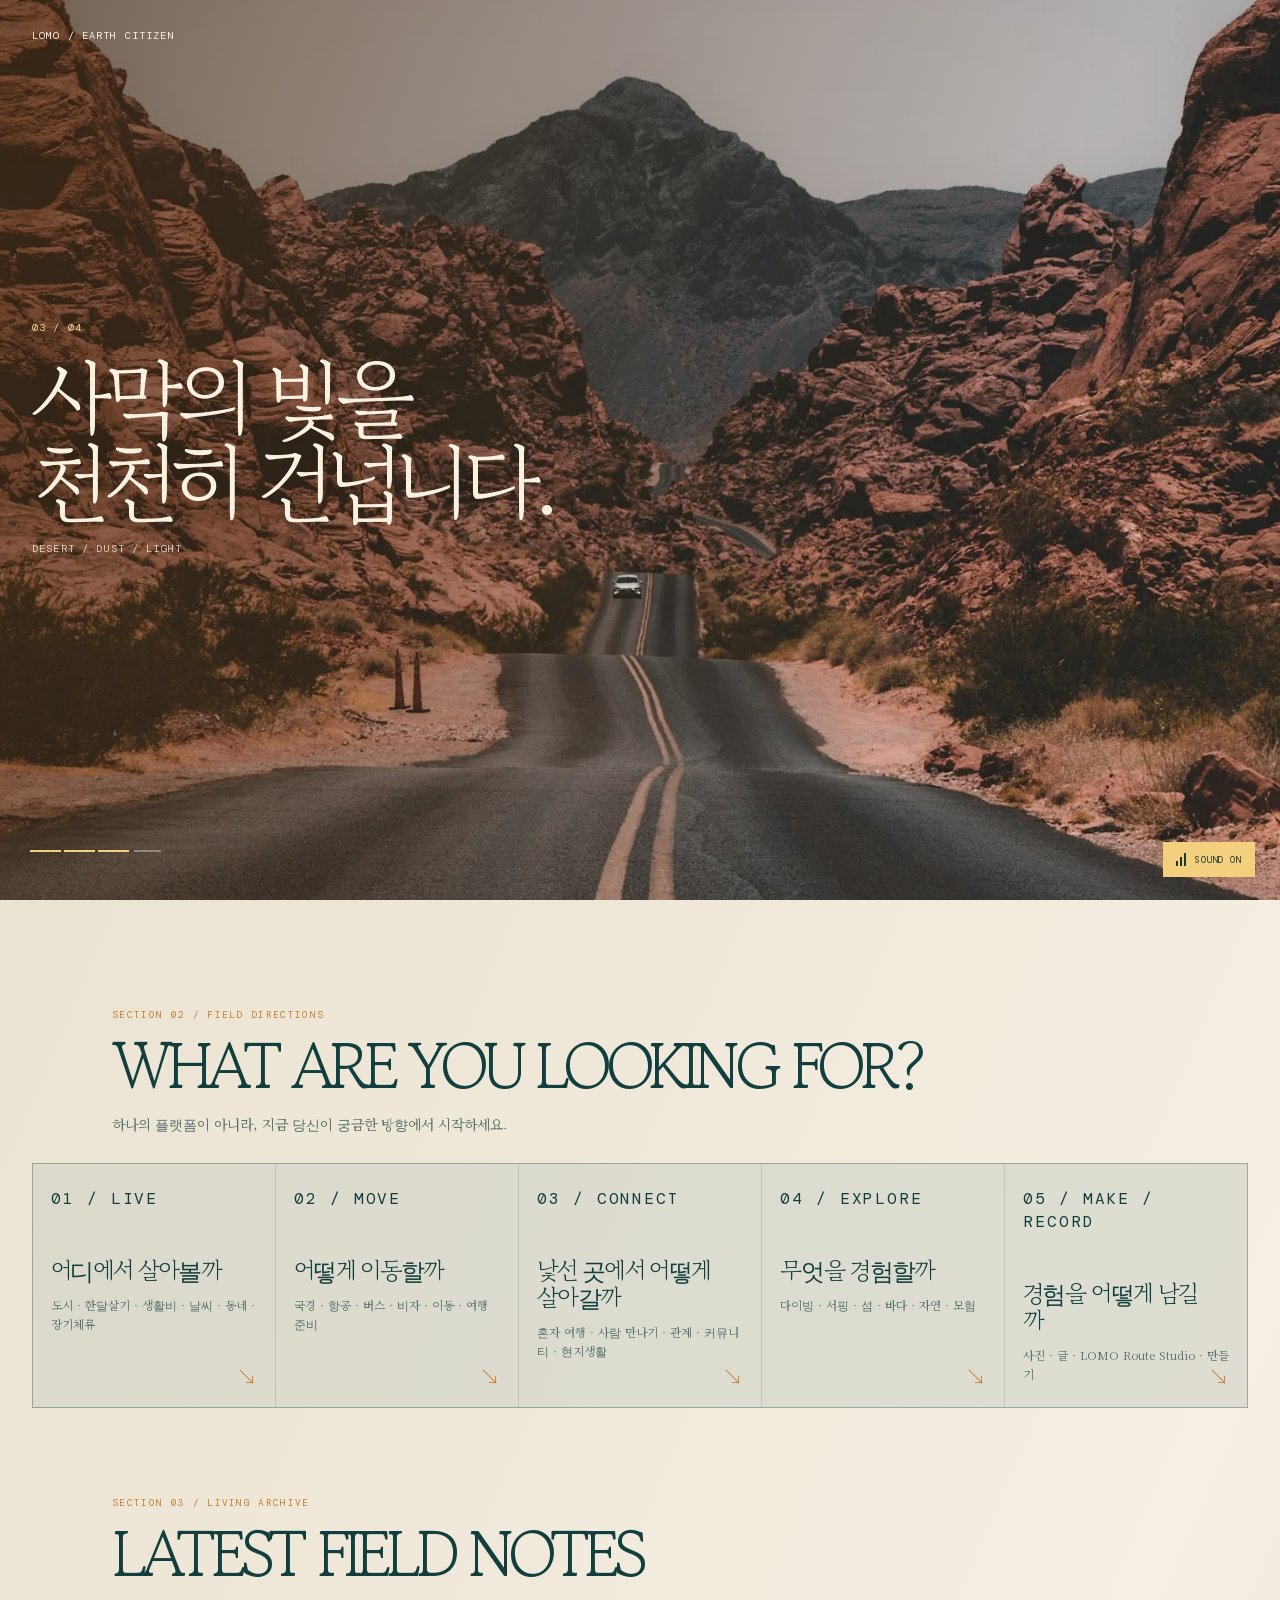
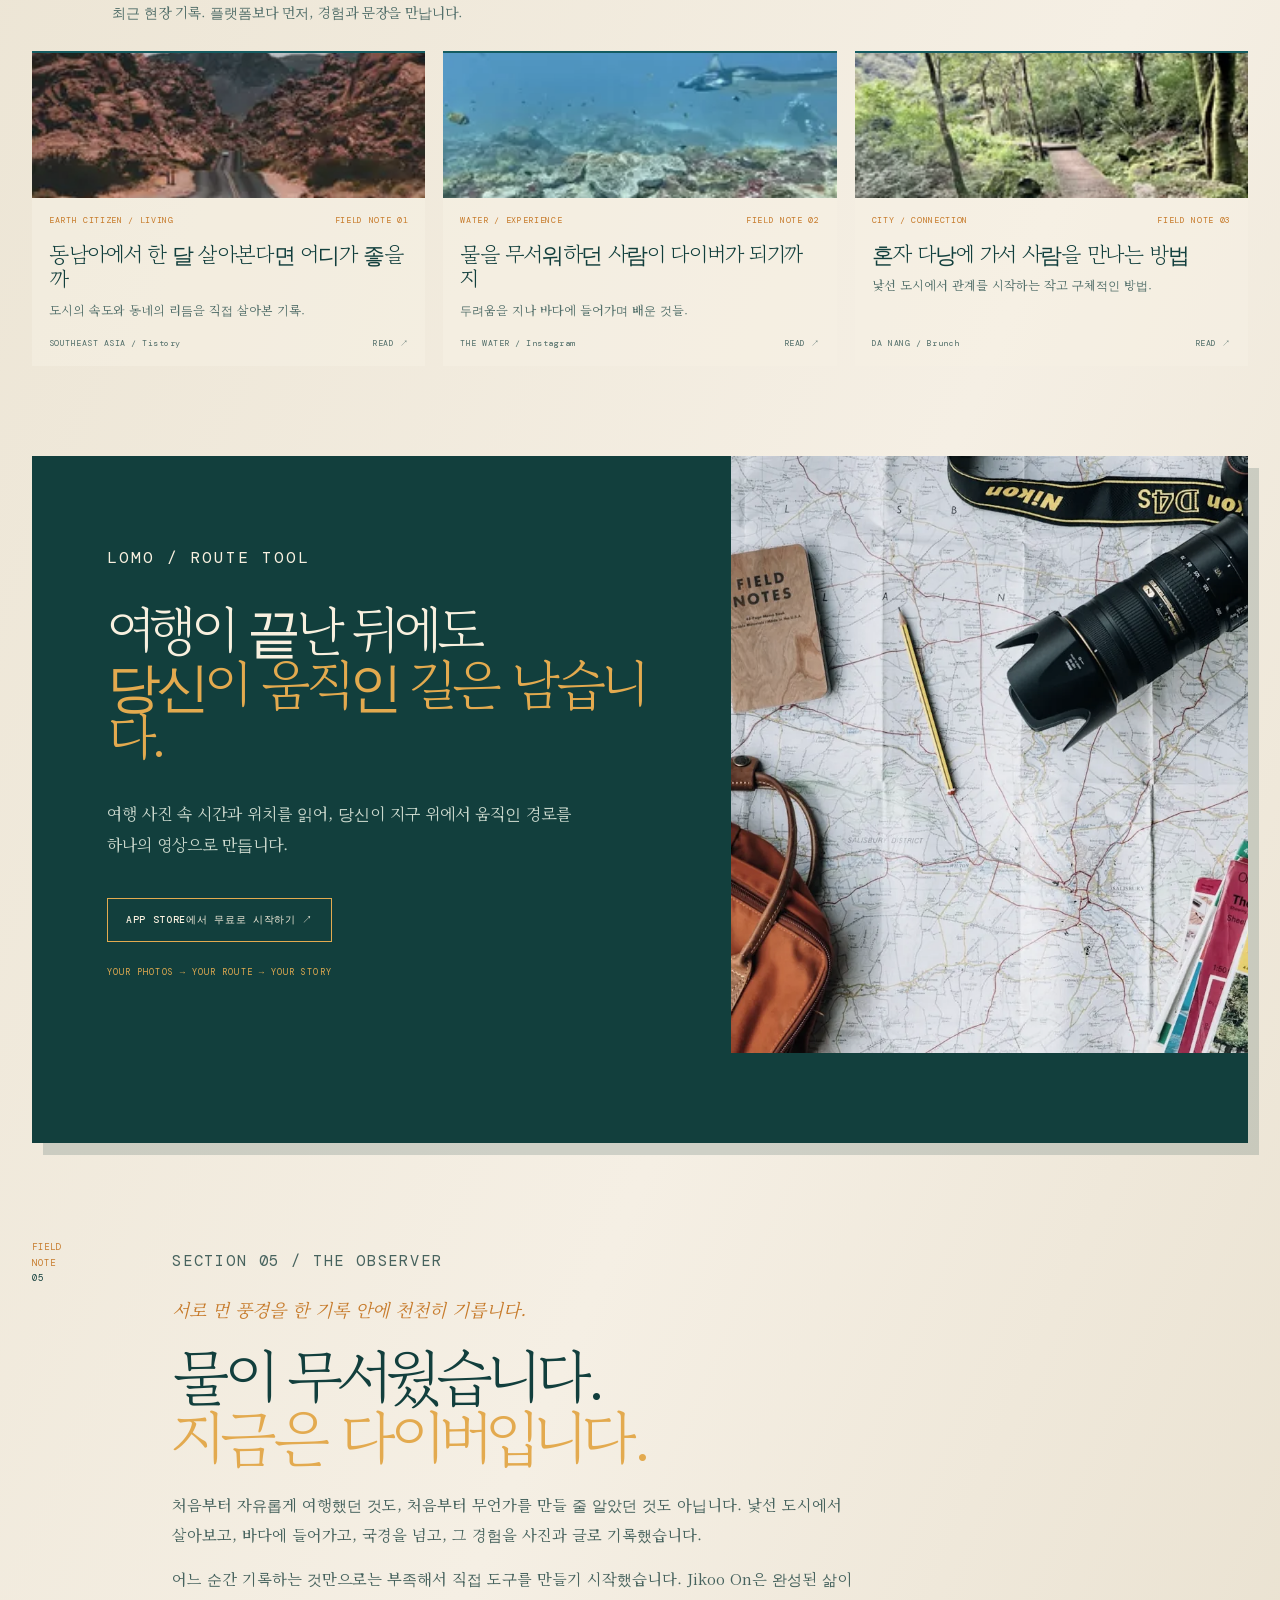
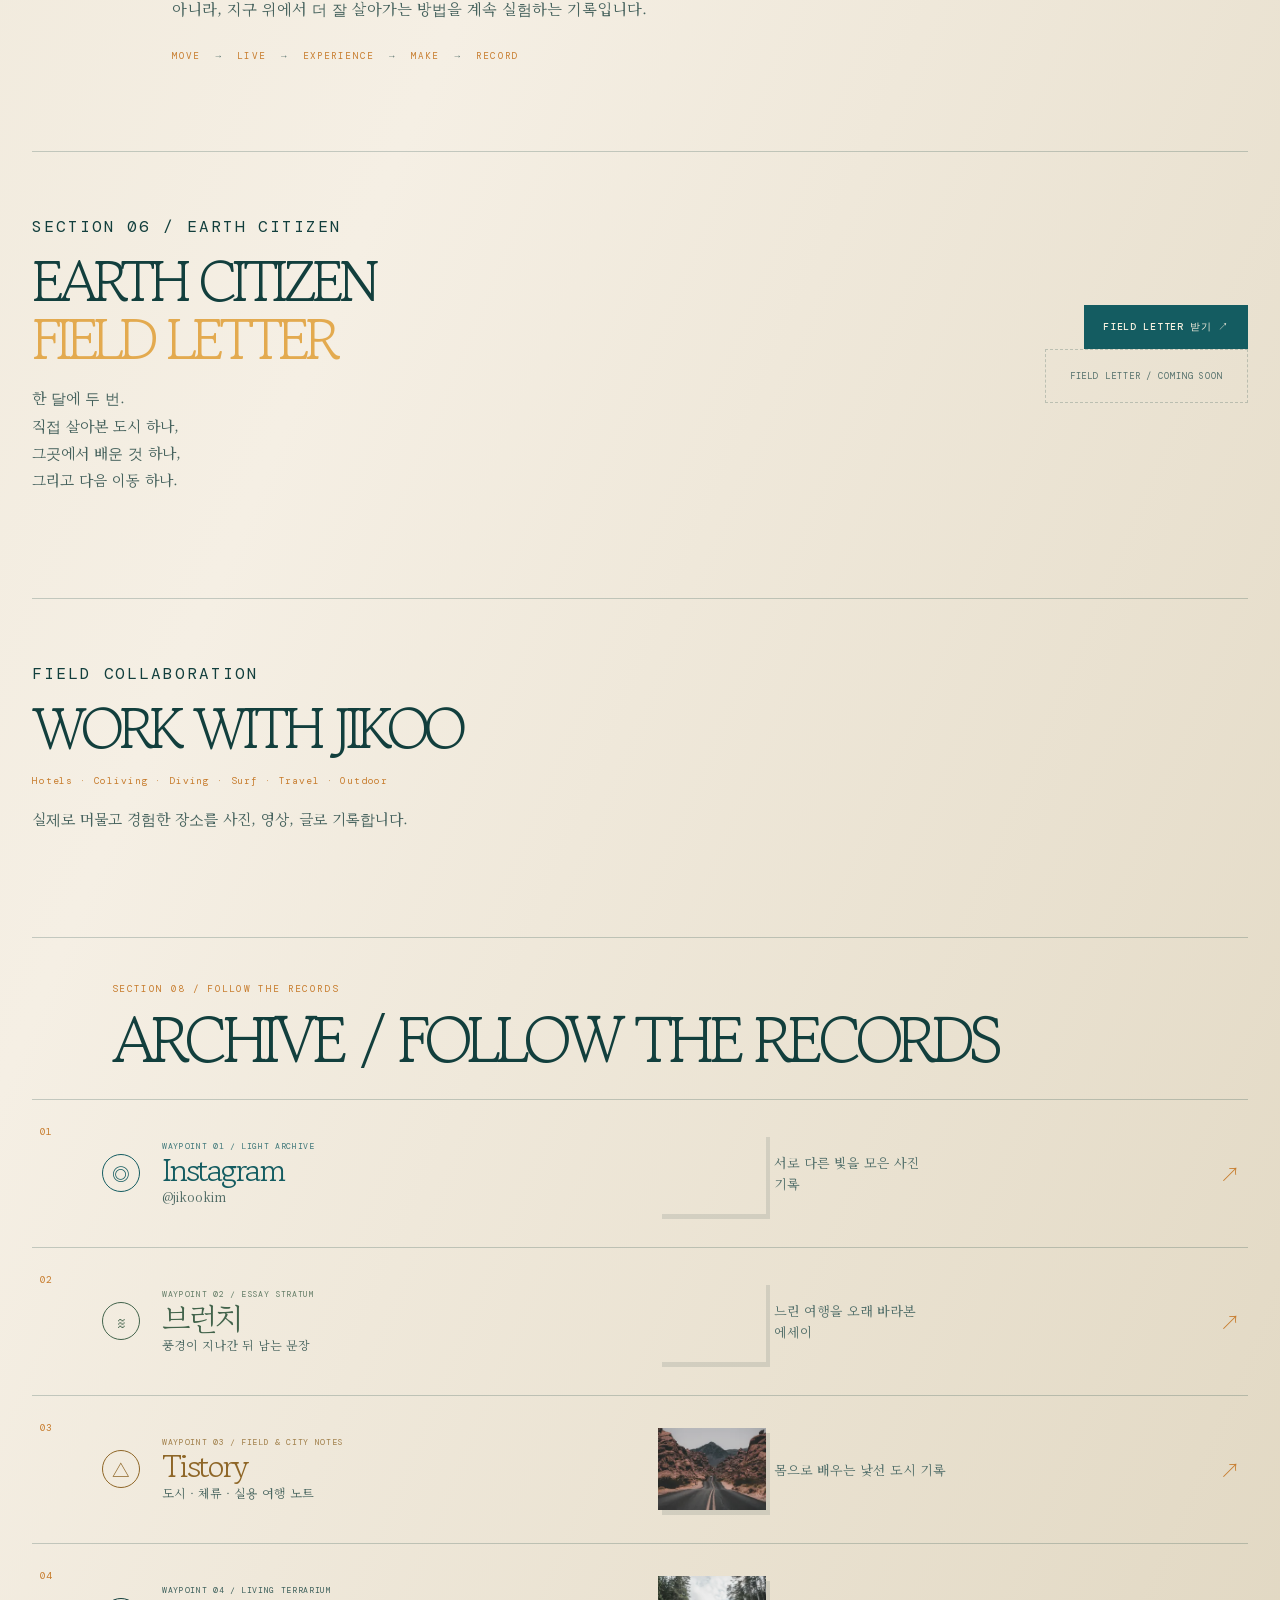
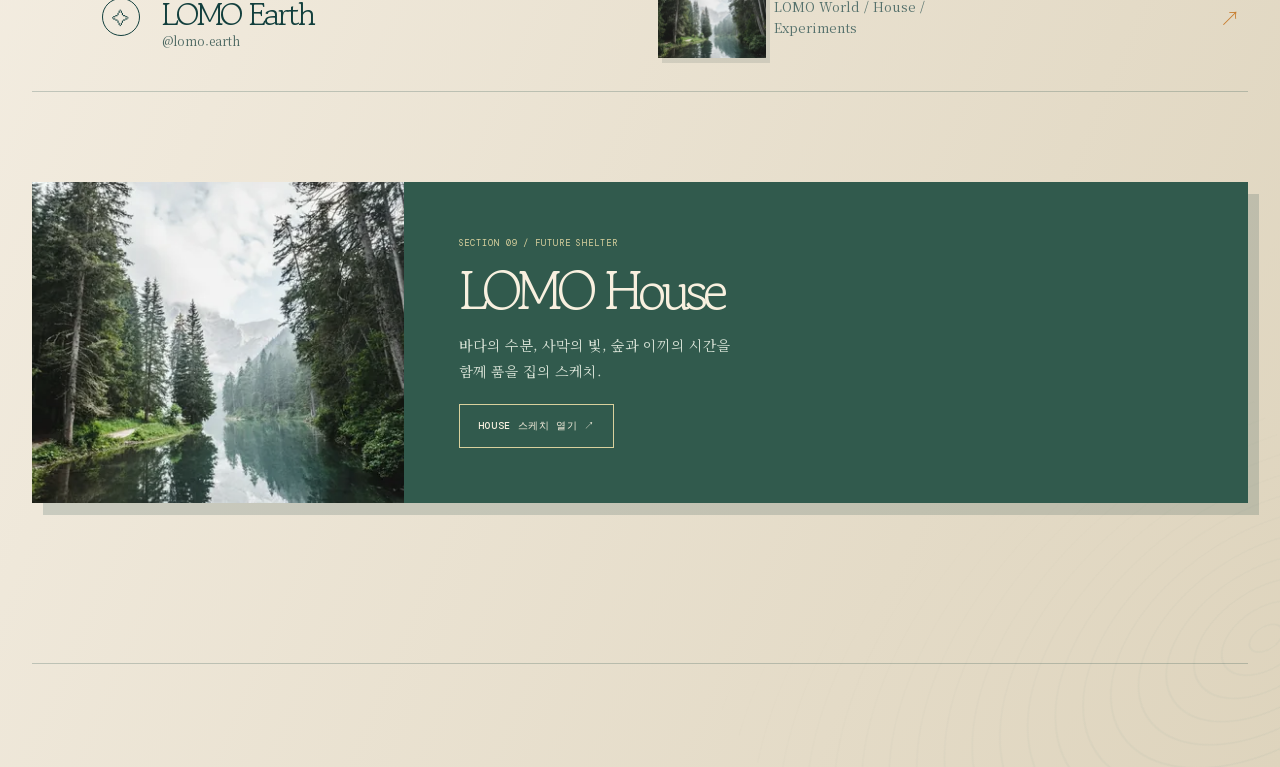
==== commit 3034281d: "Complete GPT specification audit: align Earth Citizen SEO, restore heritage quote, enhance dynamic c" ====
--- a/index.html
+++ b/index.html
@@ -1,12 +1,10 @@
-<!doctype html>
 <!DOCTYPE html>
-
 <html data-static-lang="ko" lang="ko">
 <head>
 <meta charset="utf-8"/>
 <meta content="width=device-width, initial-scale=1.0" name="viewport"/>
 <meta content="#e8e0cd" name="theme-color"/>
-<meta content="사진, 글, 이동 도구와 미래의 테라리움 하우스를 한 기록에 연결하는 Jikoo On과 LOMO의 한국어 living archive." name="description"/>
+<meta content="여러 나라와 도시에서 직접 살아보고 이동하며 배운 것을 기록하는 Jikoo On의 Earth Citizen 아카이브. 여행·한달살기·바다·사진·LOMO Route Studio." name="description"/>
 <meta content="Jikoo On" name="author"/>
 <meta content="light" name="color-scheme"/>
 <meta content="index, follow, max-image-preview:large" name="robots"/>
@@ -32,15 +30,15 @@
       "@id": "https://jikoolomo.github.io/lomo-webpage/#website",
       "url": "https://jikoolomo.github.io/lomo-webpage/",
       "name": "Jikoo On · LOMO Links",
-      "description": "사진, 글, 이동 도구와 미래의 테라리움 하우스를 한 기록에 연결하는 Jikoo On과 LOMO의 한국어 living archive.",
+      "description": "여러 나라와 도시에서 직접 살아보고 이동하며 배운 것을 기록하는 Jikoo On의 Earth Citizen 아카이브. 여행·한달살기·바다·사진·LOMO Route Studio.",
       "inLanguage": "ko"
     },
     {
       "@type": "WebPage",
       "@id": "https://jikoolomo.github.io/lomo-webpage/#webpage",
       "url": "https://jikoolomo.github.io/lomo-webpage/ko/",
-      "name": "Jikoo On · LOMO Links — 지구시민의 리빙 아카이브",
-      "description": "사진, 글, 이동 도구와 미래의 테라리움 하우스를 한 기록에 연결하는 Jikoo On과 LOMO의 한국어 living archive.",
+      "name": "Jikoo On · Earth Citizen | 여행하며 살아보고 만드는 기록",
+      "description": "여러 나라와 도시에서 직접 살아보고 이동하며 배운 것을 기록하는 Jikoo On의 Earth Citizen 아카이브. 여행·한달살기·바다·사진·LOMO Route Studio.",
       "inLanguage": "ko",
       "isPartOf": {
         "@id": "https://jikoolomo.github.io/lomo-webpage/#website"
@@ -74,8 +72,8 @@
 <meta content="https://jikoolomo.github.io/lomo-webpage/" property="og:url"/>
 <meta content="website" property="og:type"/>
 <meta content="Jikoo On · LOMO Links" property="og:site_name"/>
-<meta content="Jikoo On · LOMO Links — 지구시민의 리빙 아카이브" property="og:title"/>
-<meta content="사진·글·이동 도구·테라리움 하우스를 한 기록에 연결하는 Jikoo On과 LOMO의 living archive." property="og:description"/>
+<meta content="Jikoo On · Earth Citizen | 여행하며 살아보고 만드는 기록" property="og:title"/>
+<meta content="여행·사진·바다·LOMO Route Studio를 기록하는 Jikoo On의 Earth Citizen living archive." property="og:description"/>
 <meta content="https://jikoolomo.github.io/lomo-webpage/images/og-image-ko.jpg" property="og:image"/>
 <meta content="1200" property="og:image:width"/>
 <meta content="630" property="og:image:height"/>
@@ -83,8 +81,8 @@
 <meta content="ko_KR" property="og:locale"/>
 <meta content="en_US" property="og:locale:alternate"/>
 <meta content="summary_large_image" name="twitter:card"/>
-<meta content="Jikoo On · LOMO Links — 지구시민의 리빙 아카이브" name="twitter:title"/>
-<meta content="사진·글·이동 도구·테라리움 하우스를 한 기록에 연결하는 Jikoo On과 LOMO의 living archive." name="twitter:description"/>
+<meta content="Jikoo On · Earth Citizen | 여행하며 살아보고 만드는 기록" name="twitter:title"/>
+<meta content="여행·사진·바다·LOMO Route Studio를 기록하는 Jikoo On의 Earth Citizen living archive." name="twitter:description"/>
 <meta content="https://jikoolomo.github.io/lomo-webpage/images/og-image-ko.jpg" name="twitter:image"/>
 <script>
       try {
@@ -101,7 +99,7 @@
 <link as="font" crossorigin="" href="fonts/gowun-batang-400.woff2" rel="preload" type="font/woff2"/>
 <link as="image" fetchpriority="high" href="images/hero-earth.webp" imagesizes="(max-width: 600px) 88vw, 390px" imagesrcset="images/hero-earth-400.webp 400w, images/hero-earth.webp 1200w" rel="preload" type="image/webp"/>
 <link href="data:image/svg+xml,%3Csvg xmlns='http://www.w3.org/2000/svg' viewBox='0 0 64 64'%3E%3Crect width='64' height='64' rx='12' fill='%23123f3d'/%3E%3Cpath d='M43 12C27 8 14 19 14 33c0 14 14 23 27 16 8-4 9-17 1-23-5-4-13-1-13 6 0 5 5 8 9 5' fill='none' stroke='%23e8e0cd' stroke-width='4.5' stroke-linecap='round'/%3E%3C/svg%3E" rel="icon"/>
-<title>Jikoo On · LOMO Links — 지구시민의 리빙 아카이브</title>
+<title>Jikoo On · Earth Citizen | 여행하며 살아보고 만드는 기록</title>
 </head>
 <body>
 <!--
@@ -247,6 +245,7 @@
   <div class="story-mark">FIELD<br/>NOTE<br/><span>05</span></div>
   <div>
     <p class="eyebrow">SECTION 05 / THE OBSERVER</p>
+    <p class="story-bridge" data-i18n="story.bridge">서로 먼 풍경을 한 기록 안에 천천히 기릅니다.</p>
     <h2 data-i18n-html="story.title" id="story-title">물이 무서웠습니다.<br/><i>지금은 다이버입니다.</i></h2>
     <p data-i18n="story.body">처음부터 자유롭게 여행했던 것도, 처음부터 무언가를 만들 줄 알았던 것도 아닙니다. 낯선 도시에서 살아보고, 바다에 들어가고, 국경을 넘고, 그 경험을 사진과 글로 기록했습니다.</p>
     <p data-i18n="story.body2">어느 순간 기록하는 것만으로는 부족해서 직접 도구를 만들기 시작했습니다. Jikoo On은 완성된 삶이 아니라, 지구 위에서 더 잘 살아가는 방법을 계속 실험하는 기록입니다.</p>
@@ -260,8 +259,11 @@
     <h2 data-i18n-html="letter.title" id="letter-title">EARTH CITIZEN<br/><i>FIELD LETTER</i></h2>
     <p data-i18n-html="letter.body">한 달에 두 번.<br/>직접 살아본 도시 하나,<br/>그곳에서 배운 것 하나,<br/>그리고 다음 이동 하나.</p>
   </div>
-  <div class="empty-cta" data-config-key="newsletterUrl">
-    <span data-i18n="letter.comingSoon">FIELD LETTER / COMING SOON</span>
+  <div class="letter-actions">
+    <a class="button button-primary" data-config-key="newsletterUrl" data-track="newsletter" data-i18n="letter.cta" href="" rel="noreferrer noopener" target="_blank" hidden>FIELD LETTER 받기 ↗</a>
+    <div class="empty-cta" id="newsletter-coming-soon">
+      <span data-i18n="letter.comingSoon">FIELD LETTER / COMING SOON</span>
+    </div>
   </div>
 </section>
 
@@ -273,8 +275,9 @@
     <p data-i18n="work.body">실제로 머물고 경험한 장소를 사진, 영상, 글로 기록합니다.</p>
   </div>
   <div class="config-actions">
-    <a class="button button-secondary config-link" data-config-key="creatorPortfolioUrl" data-track="creator-portfolio" data-i18n="work.portfolio">VIEW CREATOR PORTFOLIO ↗</a>
-    <a class="button button-secondary config-link" data-config-key="collaborationUrl" data-track="creator-collaboration" data-i18n="work.collaboration">COLLABORATION ↗</a>
+    <a class="button button-secondary config-link" data-config-key="creatorPortfolioUrl" data-track="creator-portfolio" data-i18n="work.portfolio" hidden>VIEW CREATOR PORTFOLIO ↗</a>
+    <a class="button button-secondary config-link" data-config-key="collaborationUrl" data-track="creator-collaboration" data-i18n="work.collaboration" hidden>COLLABORATION ↗</a>
+    <a class="button button-secondary config-link" data-config-key="businessEmail" data-track="creator-collaboration" data-i18n="work.inquiry" hidden>협업 문의 메일 ↗</a>
   </div>
 </section>
 
@@ -305,7 +308,7 @@
     <a class="waypoint moss-waypoint" data-sound-theme="moss" data-track="lomo-earth" href="https://www.instagram.com/lomo.earth/" rel="noreferrer noopener" target="_blank">
       <span class="waypoint-number">04</span><span class="waypoint-icon">✧</span>
       <span class="waypoint-title"><small>WAYPOINT 04 / LIVING TERRARIUM</small><b>LOMO Earth</b><em>@lomo.earth</em></span>
-      <img alt="깊은 숲과 이끼의 풍경" class="waypoint-photo moss-photo" data-i18n-alt="image.house" decoding="async" height="800" loading="lazy" sizes="(max-width: 600px) 60px, (max-width: 860px) 90px, 108px" src="images/moss-480.webp" srcset="images/moss-240.webp 240w, images/moss-480.webp 480w, images/moss.webp 1200w" width="1200"/>
+      <img alt="깊은 숲과 이끼의 풍경" class="waypoint-photo moss-photo" data-i18n-alt="image.house" decoding="async" height="800" loading="lazy" sizes="(max-width: 600px) 60px, (max-width: 860px) 90px, 108px" src="images/moss-480.webp" srcset="images/moss-480.webp 480w, images/moss-720.webp 720w, images/moss.webp 1200w" width="1200"/>
       <span class="waypoint-note" data-i18n="archive.lomoEarth">LOMO World / House / Experiments</span><span class="waypoint-arrow">↗</span>
     </a>
     <a class="waypoint config-link" data-config-key="threadsUrl" data-sound-theme="forest" data-track="threads" rel="noreferrer noopener" target="_blank" hidden>
--- a/styles.min.css
+++ b/styles.min.css
@@ -1 +1 @@
-@font-face{font-family:"DM Mono";font-style:normal;font-weight:400;font-display:swap;src:url("fonts/dm-mono-400.woff2") format("woff2");}@font-face{font-family:"DM Mono";font-style:normal;font-weight:500;font-display:swap;src:url("fonts/dm-mono-500.woff2") format("woff2");}@font-face{font-family:"Gowun Batang";font-style:normal;font-weight:400;font-display:swap;src:url("fonts/gowun-batang-400.woff2") format("woff2");}@font-face{font-family:"Gowun Batang";font-style:normal;font-weight:700;font-display:swap;src:url("fonts/gowun-batang-700.woff2") format("woff2");}@font-face{font-family:"Noto Serif KR";font-style:normal;font-weight:400;font-display:swap;src:url("fonts/noto-serif-kr-400.woff2") format("woff2");}@font-face{font-family:"Noto Serif KR";font-style:normal;font-weight:500;font-display:swap;src:url("fonts/noto-serif-kr-500.woff2") format("woff2");}@font-face{font-family:"Noto Serif KR";font-style:normal;font-weight:600;font-display:swap;src:url("fonts/noto-serif-kr-600.woff2") format("woff2");}html[data-lang="en"] body:not(.i18n-ready){visibility:hidden;}:root{--paper:#e8e0cd;--paper-light:#f6f0e4;--ink:#123f3d;--ink-soft:#55716c;--teal:#145c61;--forest:#42634b;--desert:#bd8134;--moss:#638569;--saffron:#c77c2d;--line:rgba(18,63,61,0.22);--serif:"Noto Serif KR",serif;--display:"Gowun Batang",serif;--mono:"DM Mono",monospace;--ease:cubic-bezier(0.23,1,0.32,1);}*{box-sizing:border-box;}html{scroll-behavior:smooth;}body{margin:0;background:var(--paper);color:var(--ink);font-family:var(--serif);}body.intro-active{overflow:hidden;}a{color:inherit;text-decoration:none;-webkit-tap-highlight-color:transparent;}button{font:inherit;-webkit-tap-highlight-color:transparent;}img{max-width:100%;}.site-shell{position:relative;min-height:100vh;overflow:hidden;background:radial-gradient(circle at 84% 2%,#f8e7be 0,transparent 25rem),linear-gradient(113deg,#e8e0cd 0%,#f5efe4 50%,#ded4bd 100%);}.sound-toggle{position:fixed;z-index:56;right:25px;bottom:23px;display:inline-flex;align-items:center;gap:9px;border:1px solid var(--ink);padding:10px 12px;color:var(--ink);background:rgba(246,240,228,.94);box-shadow:4px 5px 0 rgba(18,63,61,.15);font:.56rem var(--mono);letter-spacing:.1em;cursor:pointer;transition:transform .18s var(--ease),background .25s var(--ease),color .25s var(--ease),border-color .25s var(--ease);}.sound-toggle:hover{transform:translate(-2px,-2px);box-shadow:6px 7px 0 rgba(18,63,61,.18);}.sound-toggle:active{transform:scale(.97);}.sound-toggle:focus-visible{outline:2px solid var(--saffron);outline-offset:3px;}.sound-toggle[aria-pressed="true"]{color:#f8f0df;border-color:var(--teal);background:var(--teal);}.sound-glyph{display:flex;align-items:end;gap:2px;height:13px;}.sound-glyph i{display:block;width:2px;height:5px;background:currentColor;}.sound-glyph i:nth-child(2){height:9px;}.sound-glyph i:nth-child(3){height:13px;}.sound-toggle[aria-pressed="true"] .sound-glyph i{animation:sound-pulse .8s ease-in-out infinite alternate;}.sound-toggle[aria-pressed="true"] .sound-glyph i:nth-child(2){animation-delay:.14s;}.sound-toggle[aria-pressed="true"] .sound-glyph i:nth-child(3){animation-delay:.27s;}.intro-pending .sound-toggle{color:#f9f2e1;border-color:rgba(249,242,225,.65);background:rgba(8,32,30,.3);box-shadow:none;}.intro-pending .sound-toggle[aria-pressed="true"]{border-color:#f3d07e;color:#1c3630;background:#f3d07e;}.ecosystem-intro{position:fixed;z-index:40;inset:0;display:grid;place-items:stretch;overflow:hidden;color:#f9f2e1;background:#155b63;opacity:0;visibility:hidden;transition:opacity .45s var(--ease),visibility .45s var(--ease),background .55s var(--ease);}.ecosystem-intro[hidden]{display:none;}.intro-pending .ecosystem-intro{opacity:1;visibility:visible;}.ecosystem-intro[data-state="leaving"]{opacity:0;visibility:hidden;}.intro-landscape,.intro-shade{position:absolute;inset:-4%;}.intro-landscape{background:center/cover no-repeat;transform:scale(1.08);transition:transform .78s var(--ease),filter .55s var(--ease);animation:intro-breathe 4.1s ease-in-out infinite alternate;}.intro-shade{background:linear-gradient(110deg,rgba(7,31,31,.64),rgba(7,31,31,.1) 68%);transition:background .55s var(--ease);}.ecosystem-intro[data-theme="sea"]{background:#155b63;}.ecosystem-intro[data-theme="sea"] .intro-landscape{background-image:url("images/sea.webp");filter:saturate(.9);}.ecosystem-intro[data-theme="forest"]{background:#42634b;}.ecosystem-intro[data-theme="forest"] .intro-landscape{background-image:url("images/forest.webp");filter:saturate(.72);}.ecosystem-intro[data-theme="desert"]{background:#b97732;}.ecosystem-intro[data-theme="desert"] .intro-landscape{background-image:url("images/desert-wide.webp");filter:saturate(.78);}.ecosystem-intro[data-theme="moss"]{background:#5e8069;}.ecosystem-intro[data-theme="moss"] .intro-landscape{background-image:url("images/moss.webp");filter:saturate(.72);}.ecosystem-intro[data-theme="desert"] .intro-shade{background:linear-gradient(110deg,rgba(74,41,13,.62),rgba(74,41,13,.08) 70%);}.ecosystem-intro[data-theme="moss"] .intro-shade{background:linear-gradient(110deg,rgba(14,45,35,.66),rgba(14,45,35,.1) 67%);}.intro-content{position:relative;z-index:1;display:grid;grid-template-rows:auto 1fr auto;width:min(1360px,calc(100% - 64px));margin:0 auto;padding:29px 0 32px;}.intro-brand,.intro-number,.intro-english,.intro-skip{font-family:var(--mono);letter-spacing:.11em;}.intro-brand{margin:0;font-size:.64rem;}.intro-center{align-self:center;max-width:720px;}.intro-number{display:block;margin-bottom:21px;color:#ead798;font-size:.65rem;}.intro-korean{margin:0;font:400 clamp(3.1rem,6.8vw,7rem)/.96 var(--display);letter-spacing:-.09em;text-shadow:0 2px 24px rgba(0,0,0,.2);}.intro-english{margin:20px 0 0;color:rgba(249,242,225,.8);font-size:.65rem;}.intro-footer{display:flex;align-items:center;justify-content:space-between;}.intro-progress{display:flex;gap:7px;}.intro-progress i{display:block;width:27px;height:2px;background:rgba(249,242,225,.38);transition:background .25s var(--ease),transform .25s var(--ease);}.intro-progress i.is-active{background:#f3d07e;transform:scaleX(1.15);}.intro-skip{border:0;padding:8px 0;color:#f9f2e1;background:transparent;font-size:.61rem;cursor:pointer;}.intro-skip span{color:#f3d07e;font-size:.8rem;}.intro-skip:focus-visible{outline:2px solid #f3d07e;outline-offset:5px;}.site-shell::before{position:fixed;inset:0;z-index:0;pointer-events:none;content:"";opacity:.13;background-image:url("data:image/svg+xml,%3Csvg viewBox='0 0 240 240' xmlns='http://www.w3.org/2000/svg'%3E%3Cfilter id='n'%3E%3CfeTurbulence type='fractalNoise' baseFrequency='.82' numOctaves='4' stitchTiles='stitch'/%3E%3C/filter%3E%3Crect width='100%25' height='100%25' filter='url(%23n)' opacity='.25'/%3E%3C/svg%3E");}.wrap{position:relative;z-index:1;width:min(1360px,calc(100% - 64px));margin-inline:auto;}.site-header{display:flex;align-items:center;justify-content:space-between;padding:27px 0 23px;border-bottom:1px solid var(--line);}.header-tools{display:flex;align-items:center;gap:24px;}.language-switcher{display:inline-flex;align-items:center;gap:7px;color:var(--ink-soft);font:.56rem var(--mono);letter-spacing:.08em;}.language-switcher a{border-bottom:1px solid transparent;padding:3px 0;color:inherit;font:inherit;letter-spacing:inherit;cursor:pointer;}.language-switcher a:hover,.language-switcher a:focus-visible,.language-switcher a[aria-current="page"]{border-color:var(--saffron);color:var(--ink);}.language-switcher a:focus-visible{outline:2px solid var(--saffron);outline-offset:3px;}.brand{display:flex;align-items:center;gap:11px;}.brand-mark{width:36px;color:var(--teal);}.brand span{display:grid;gap:3px;}.brand b,.brand em,.header-climates,.meta-line,.fact-line,.section-heading > p,.climate-index,.route-top,.route-copy small,.waypoint-number,.waypoint-title small,.house-copy small,.site-footer{font-family:var(--mono);}.brand b{font-size:.72rem;letter-spacing:.13em;}.brand em{color:var(--ink-soft);font-size:.5rem;font-style:normal;letter-spacing:.08em;}.header-climates{margin:0;color:var(--ink-soft);font-size:.63rem;letter-spacing:.09em;}.hero{display:grid;grid-template-columns:80px minmax(0,1.15fr) minmax(300px,.7fr);align-items:end;gap:clamp(28px,5vw,94px);padding:clamp(78px,10vw,146px) 0 clamp(96px,12vw,160px);}.origin-rail{display:flex;flex-direction:column;align-self:stretch;align-items:center;gap:12px;padding-top:9px;color:var(--ink-soft);font-family:var(--mono);font-size:.58rem;letter-spacing:.12em;writing-mode:vertical-rl;}.origin-rail i{width:1px;min-height:120px;flex:1;background:linear-gradient(var(--ink),transparent);opacity:.55;}.meta-line{display:flex;justify-content:space-between;color:var(--ink-soft);font-size:.61rem;letter-spacing:.11em;}h1{margin:28px 0 17px;font:400 clamp(3.25rem,6.5vw,6.9rem)/.95 var(--display);letter-spacing:-.09em;}h1 i{color:var(--teal);font-style:normal;}.english-line{margin:0;color:#71817a;font-size:.95rem;font-style:italic;}.rule{width:100%;max-width:535px;height:1px;margin:46px 0 24px;background:var(--line);}.origin-quote{margin:0 0 22px;font:400 clamp(1.7rem,2.45vw,2.55rem)/1.17 var(--display);letter-spacing:-.08em;}.origin-quote strong{color:var(--teal);font-weight:400;}.intro-body{max-width:550px;margin:0;color:#47635e;font-size:.9rem;line-height:2;word-break:keep-all;}.fact-line{display:flex;flex-wrap:wrap;align-items:center;gap:8px;margin-top:31px;color:var(--ink-soft);font-size:.57rem;letter-spacing:.1em;}.fact-line i{width:19px;height:1px;background:var(--teal);}.hero-polaroid{position:relative;margin:0;padding:11px 11px 0;background:var(--paper-light);box-shadow:12px 15px 0 rgba(20,92,97,.13);transform:rotate(2deg);}.hero-polaroid img{display:block;width:100%;aspect-ratio:.87;object-fit:cover;filter:saturate(.75) contrast(.98);}.hero-polaroid figcaption{display:flex;justify-content:space-between;padding:10px 2px 8px;color:var(--ink-soft);font:.5rem var(--mono);letter-spacing:.08em;}.biome-strip{display:grid;grid-template-columns:repeat(4,1fr);margin:0 -11px;color:#f7f0df;font:.4rem var(--mono);letter-spacing:.04em;text-align:center;}.biome-strip span{padding:8px 2px;white-space:nowrap;}.sea{background:var(--teal);}.forest{background:var(--forest);}.desert{background:var(--desert);}.moss{background:var(--moss);}.north{position:absolute;top:-27px;right:12px;display:grid;place-items:center;width:50px;height:50px;border:1px solid var(--teal);border-radius:50%;background:var(--paper-light);color:var(--teal);font:.58rem var(--mono);}.north b{position:absolute;top:7px;z-index:1;font:500 .58rem var(--mono);letter-spacing:.08em;}.north svg{width:31px;height:31px;margin-top:8px;}.waypoints{padding-bottom:clamp(98px,12vw,165px);content-visibility:auto;contain-intrinsic-size:1200px;}.section-heading{margin-left:80px;margin-bottom:27px;}.section-heading > p{margin:0 0 12px;color:var(--saffron);font-size:.59rem;letter-spacing:.14em;}h2{margin:0;font:400 clamp(2.55rem,5vw,4.5rem)/1 var(--display);letter-spacing:-.09em;}.section-heading > span{display:block;margin-top:17px;color:var(--ink-soft);font-size:.87rem;}.climate-index{display:grid;grid-template-columns:repeat(4,1fr);margin:0 0 27px 80px;border-top:1px solid var(--line);border-bottom:1px solid var(--line);}.climate-index span{display:flex;align-items:center;gap:7px;padding:10px 8px;color:var(--ink-soft);font-size:.52rem;letter-spacing:.06em;}.climate-index span + span{border-left:1px solid var(--line);}.citizen-spectrum{display:flex;align-items:center;gap:12px;margin:0 0 31px;padding:11px 0;border-top:1px solid var(--line);border-bottom:1px solid var(--line);color:var(--ink-soft);font:.52rem var(--mono);letter-spacing:.12em;}.citizen-spectrum i{width:18px;height:1px;background:var(--saffron);opacity:.75;}.dot{width:7px;height:7px;border-radius:50%;}.sea-dot{background:var(--teal);}.forest-dot{background:var(--forest);}.desert-dot{background:var(--desert);}.moss-dot{background:var(--moss);}.feature-route{display:block;overflow:hidden;color:#f8f0df;background:var(--ink);box-shadow:11px 12px 0 rgba(18,63,61,.17);transition:transform .22s var(--ease),box-shadow .22s var(--ease);}.feature-route:hover,.house-route:hover{box-shadow:15px 17px 0 rgba(18,63,61,.2);transform:translate(-4px,-4px);}.feature-route:focus-visible,.brand:focus-visible,.site-footer > a:focus-visible{outline:2px solid var(--saffron);outline-offset:4px;}.feature-route:active,.waypoint:active,.house-route:active{transform:scale(.985);}.route-top{display:flex;justify-content:space-between;padding:17px 22px;border-bottom:1px solid rgba(248,240,223,.25);font-size:.57rem;letter-spacing:.1em;}.route-top span:last-child{color:#e3aa4f;}.route-content{display:grid;grid-template-columns:1.18fr .82fr;min-height:330px;}.route-copy{align-self:center;padding:clamp(36px,5vw,67px);}.compass{display:grid;place-items:center;width:42px;height:42px;border:1px solid rgba(248,240,223,.55);border-radius:50%;font-size:1.05rem;}.route-copy small{display:block;margin-top:21px;color:#e2ab50;font-size:.55rem;letter-spacing:.1em;}.route-copy h3,.house-copy h3{margin:13px 0 16px;font:400 clamp(2.4rem,4.3vw,4.5rem)/.85 var(--display);letter-spacing:-.07em;}.route-copy p{margin:0;color:#cad8cd;font-size:.88rem;line-height:1.85;}.route-copy b{display:inline-block;margin-top:28px;padding-bottom:5px;border-bottom:1px solid #e2ab50;color:#e2ab50;font-size:.71rem;font-weight:400;}.route-image{display:block;width:100%;min-height:260px;object-fit:cover;object-position:center;filter:saturate(.74);}.link-list{margin-top:27px;border-top:1px solid var(--line);}.waypoint{position:relative;isolation:isolate;display:grid;grid-template-columns:50px 48px minmax(180px,1.15fr) 108px minmax(150px,1fr) 36px;align-items:center;min-height:148px;gap:12px;padding:21px 8px;overflow:hidden;border-bottom:1px solid var(--line);transition:padding .22s var(--ease),color .22s var(--ease);}.waypoint::before{position:absolute;z-index:-1;inset:0;content:"";opacity:0;background:var(--biome-wash);transition:opacity .3s var(--ease);}.waypoint > *{position:relative;z-index:1;}.waypoint:hover::before,.waypoint:focus-visible::before{opacity:1;}.waypoint:hover{padding-right:21px;padding-left:18px;}.waypoint:focus-visible{outline:2px solid var(--saffron);outline-offset:-2px;}.waypoint-number{align-self:start;padding-top:4px;color:var(--saffron);font-size:.62rem;}.waypoint-icon{display:grid;place-items:center;width:38px;height:38px;border:1px solid currentColor;border-radius:50%;font-size:1.1rem;}.sea-waypoint{--biome-wash:linear-gradient(90deg,rgba(20,92,97,.17),rgba(210,236,229,.46));color:var(--teal);}.forest-waypoint{--biome-wash:linear-gradient(90deg,rgba(66,99,75,.18),rgba(224,234,212,.5));color:var(--forest);}.desert-waypoint{--biome-wash:linear-gradient(90deg,rgba(189,129,52,.2),rgba(250,233,194,.54));color:#8e6627;}.waypoint-title{display:grid;gap:2px;}.waypoint-title small{color:currentColor;font-size:.51rem;letter-spacing:.08em;opacity:.78;}.waypoint-title b{font:400 clamp(1.65rem,2.5vw,2.3rem)/1 var(--display);letter-spacing:-.07em;}.waypoint-title em{color:#4b6761;font-size:.75rem;font-style:normal;}.waypoint-photo{display:block;width:108px;height:82px;object-fit:cover;object-position:center;filter:saturate(.65) contrast(.95);box-shadow:4px 5px 0 rgba(18,63,61,.12);transform:translateX(4px);transition:filter .28s var(--ease),transform .28s var(--ease),box-shadow .28s var(--ease);}.waypoint:hover .waypoint-photo,.waypoint:focus-visible .waypoint-photo{filter:saturate(1) contrast(1.03);box-shadow:7px 8px 0 rgba(18,63,61,.16);transform:translateX(0) scale(1.04);}.waypoint-note{max-width:175px;color:#55716c;font-size:.81rem;line-height:1.65;word-break:keep-all;}.waypoint-arrow{justify-self:end;color:var(--saffron);font-size:1.25rem;transition:transform .18s var(--ease);}.waypoint:hover .waypoint-arrow{transform:translate(4px,-4px);}.house-route{width:100%;border:0;display:grid;grid-template-columns:220px 1fr 64px;align-items:center;gap:27px;margin-top:39px;padding:14px;color:var(--paper-light);background:#315a4d;box-shadow:10px 10px 0 rgba(49,90,77,.17);text-align:left;cursor:pointer;transition:transform .22s var(--ease),box-shadow .22s var(--ease),background .22s var(--ease);}.house-route:hover,.house-route:focus-visible{background:#244d42;}.house-route:focus-visible{outline:2px solid var(--saffron);outline-offset:3px;}.house-photo{display:block;width:100%;height:175px;object-fit:cover;object-position:center;filter:saturate(.76);transition:transform .35s var(--ease),filter .35s var(--ease);}.house-route:hover .house-photo,.house-route:focus-visible .house-photo{filter:saturate(1);transform:scale(1.025);}.house-copy small{color:#d9d19e;font:.56rem var(--mono);letter-spacing:.1em;}.house-copy h3{margin:16px 0 10px;font-size:clamp(2rem,3.4vw,3.25rem);}.house-copy p{margin:0;color:#d5e0d4;font-size:.84rem;line-height:1.8;}.house-arrow{justify-self:end;padding-right:12px;color:#e3aa4f;font:.57rem var(--mono);letter-spacing:.08em;}.modal-backdrop{position:fixed;z-index:20;inset:0;display:grid;place-items:center;padding:24px;background:rgba(11,36,34,.67);opacity:0;backdrop-filter:blur(0);transition:opacity .26s var(--ease),backdrop-filter .26s var(--ease);}.modal-backdrop[data-state="open"]{opacity:1;backdrop-filter:blur(7px);}.modal-backdrop[hidden]{display:none;}.modal-open{overflow:hidden;}.house-modal{position:relative;display:grid;grid-template-columns:minmax(260px,.78fr) minmax(0,1.02fr);width:min(950px,100%);max-height:min(760px,calc(100vh - 48px));overflow:auto;color:var(--ink);background:var(--paper-light);box-shadow:16px 18px 0 rgba(0,0,0,.2);opacity:0;transform:translateY(16px) scale(.985);transition:opacity .3s var(--ease),transform .3s var(--ease);}.modal-backdrop[data-state="open"] .house-modal{opacity:1;transform:translateY(0) scale(1);}.modal-close{position:absolute;z-index:2;top:15px;right:16px;display:flex;align-items:center;gap:7px;border:0;border-bottom:1px solid var(--ink);padding:4px 0;color:var(--ink);background:transparent;font:.62rem var(--mono);letter-spacing:.08em;cursor:pointer;}.modal-close span{font:1.25rem/1 var(--display);}.modal-close:focus-visible{outline:2px solid var(--saffron);outline-offset:4px;}.modal-image{display:block;width:100%;min-height:590px;object-fit:cover;object-position:center;filter:saturate(.75);}.modal-content{align-self:center;padding:clamp(42px,6vw,73px) clamp(28px,6vw,70px);}.modal-kicker{margin:0 0 14px;color:var(--saffron);font:.58rem var(--mono);letter-spacing:.12em;}.modal-content h2{font-size:clamp(2.45rem,4.5vw,4.2rem);}.modal-content h2 i{color:var(--teal);font-style:normal;}.modal-lead{margin:27px 0 15px;color:var(--ink);font-size:1rem;line-height:1.85;word-break:keep-all;}.modal-body{margin:0;color:var(--ink-soft);font-size:.87rem;line-height:1.9;word-break:keep-all;}.modal-biomes{display:grid;grid-template-columns:repeat(2,1fr);margin:30px 0;border:1px solid var(--line);}.modal-biomes span{padding:13px 11px;color:#f9f2e1;font:.58rem/1.5 var(--mono);letter-spacing:.07em;}.modal-biomes b{color:inherit;font:.74rem var(--serif);letter-spacing:0;}.modal-outbound{display:inline-block;padding-bottom:5px;border-bottom:1px solid var(--saffron);color:var(--saffron);font-size:.78rem;}.site-footer{content-visibility:auto;contain-intrinsic-size:140px;display:grid;grid-template-columns:1fr auto 1fr;align-items:end;padding:30px 0 34px;border-top:1px solid var(--line);color:var(--ink-soft);font-size:.57rem;letter-spacing:.08em;}.specimen-tray p{margin:0 0 9px;color:var(--teal);font-size:.54rem;}.specimen-tray span{display:inline-grid;place-items:center;width:33px;height:18px;margin-right:4px;color:var(--ink);font-size:.43rem;}.salt{border:1px solid #9eb8b2;background:#e8f1e6;}.sap{border:1px solid #5c734d;background:#a6b77b;}.sand{border:1px solid #b89151;background:#e9c983;}.moss-specimen{border:1px solid #315a4d;background:#79967d;}.site-footer > p{margin:0;}.site-footer > a{justify-self:end;border-bottom:1px solid transparent;}.site-footer > a:hover{border-color:var(--saffron);}.contour{position:absolute;z-index:0;width:48vw;height:46vw;min-height:380px;opacity:.24;pointer-events:none;background:repeating-radial-gradient(ellipse at 20% 50%,transparent 0 17px,rgba(20,92,97,.27) 18px 19px,transparent 20px 31px);mask-image:linear-gradient(to bottom,black,transparent);}.contour--top{top:145px;right:-18vw;transform:rotate(-17deg);}.contour--bottom{right:-11vw;bottom:-21vw;transform:rotate(146deg);}@media (prefers-reduced-motion:no-preference){.hero-copy,.hero-polaroid,.waypoints{animation:rise .7s var(--ease) both;}.hero-polaroid{animation-delay:.09s;}.waypoints{animation-delay:.16s;}.contour--top{animation:drift 18s ease-in-out infinite alternate;}}@keyframes rise{from{opacity:0;transform:translateY(12px);}to{opacity:1;transform:translateY(0);}}@keyframes drift{to{transform:translate(-9px,5px) rotate(-17deg);}}@keyframes intro-breathe{to{transform:scale(1.16) translate(-1.3%,.8%);}}@keyframes sound-pulse{to{transform:scaleY(.52);opacity:.62;}}@media (max-width:860px){.hero{grid-template-columns:44px minmax(0,1fr);}.hero-polaroid{grid-column:2;width:min(390px,79%);justify-self:end;margin-top:10px;}.section-heading,.climate-index{margin-left:44px;}.route-content{grid-template-columns:1.18fr .72fr;}.route-copy{padding:37px;}.waypoint{grid-template-columns:40px 45px minmax(150px,1fr) 90px 38px;}.waypoint-photo{width:90px;height:72px;}.waypoint-note{display:none;}.house-modal{grid-template-columns:.7fr 1fr;}}@media (max-width:600px){.sound-toggle{right:14px;bottom:14px;padding:9px 10px;font-size:.49rem;}.intro-content{width:min(100% - 38px,540px);padding:21px 0 24px;}.intro-brand{font-size:.55rem;}.intro-korean{font-size:clamp(3rem,14vw,4.8rem);}.intro-progress i{width:20px;}.wrap{width:min(100% - 38px,540px);}.site-header{padding:19px 0 17px;}.header-climates{display:none;}.header-tools{width:auto;justify-content:flex-end;}.language-switcher{font-size:.53rem;}.hero{grid-template-columns:1fr;gap:33px;padding:58px 0 90px;}.origin-rail{display:none;}.meta-line{font-size:.5rem;}.meta-line span:last-child{text-align:right;}h1{margin-top:22px;font-size:clamp(3rem,14vw,4.6rem);}.english-line{font-size:.83rem;}.rule{margin:35px 0 20px;}.origin-quote{font-size:1.78rem;}.intro-body{font-size:.83rem;line-height:1.86;}.fact-line{font-size:.46rem;gap:6px;}.fact-line i{width:12px;}.hero-polaroid{grid-column:1;width:min(88%,370px);margin-top:0;}.biome-strip{font-size:.32rem;}.section-heading{margin-left:0;margin-bottom:25px;}.section-heading > span{font-size:.8rem;line-height:1.6;}h2{font-size:3.15rem;}.climate-index{grid-template-columns:repeat(2,1fr);margin:0 0 20px;}.citizen-spectrum{flex-wrap:wrap;gap:8px;margin-bottom:24px;font-size:.46rem;}.citizen-spectrum i{width:10px;}.climate-index span{padding:9px 5px;font-size:.45rem;}.climate-index span:nth-child(3){border-left:0;border-top:1px solid var(--line);}.climate-index span:nth-child(4){border-top:1px solid var(--line);}.route-content{grid-template-columns:1fr;}.route-copy{padding:36px 25px 31px;}.route-copy h3{font-size:3.12rem;}.route-image{min-height:135px;}.route-top{padding:15px;font-size:.46rem;}.waypoint{grid-template-columns:27px 39px minmax(0,1fr) 62px 21px;min-height:124px;gap:7px;padding:19px 0;}.waypoint:hover{padding-inline:7px;}.waypoint-title b{font-size:1.65rem;}.waypoint-title em{font-size:.61rem;}.waypoint-title small{font-size:.42rem;}.waypoint-photo{width:60px;height:69px;}.house-route{grid-template-columns:1fr 46px;gap:10px;padding:10px;}.house-photo{grid-column:1/-1;height:155px;}.house-copy{grid-column:1;padding:9px 7px 12px;}.house-copy h3{font-size:2.2rem;}.house-copy p{font-size:.75rem;}.house-arrow{grid-column:2;grid-row:2;padding-right:7px;}.site-footer{grid-template-columns:1fr;gap:15px;padding-top:23px;}.site-footer > a{justify-self:start;}.contour--top{top:315px;width:110vw;right:-55vw;}.modal-backdrop{padding:13px;}.house-modal{grid-template-columns:1fr;max-height:calc(100vh - 26px);}.modal-image{min-height:180px;}.modal-content{padding:35px 24px 37px;}.modal-content h2{font-size:2.8rem;}.modal-lead{margin-top:20px;font-size:.92rem;}.modal-body{font-size:.81rem;}.modal-close{top:12px;right:14px;}.modal-biomes{margin:24px 0;}}@media (prefers-reduced-motion:reduce){*,*::before,*::after{scroll-behavior:auto !important;animation-duration:.01ms !important;animation-iteration-count:1 !important;transition-duration:.01ms !important;}.ecosystem-intro{display:none !important;}}.eyebrow,.card-index,.geo-line,.story-flow,.work-tags,.empty-cta,.route-feature-copy small{font-family:var(--mono);letter-spacing:.12em;}.section-block{padding-bottom:clamp(50px,7vw,90px);}.hero-new{grid-template-columns:minmax(0,1.2fr) minmax(300px,.62fr);align-items:center;}.hero-new h1{max-width:780px;font-size:clamp(2.8rem,5.8vw,5.8rem);line-height:1.02;}.hero-lead{max-width:650px;margin:24px 0 0;color:#47635e;font-size:1rem;line-height:1.85;word-break:keep-all;}.hero-lead-secondary{margin-top:4px;}.hero-actions{display:flex;flex-wrap:wrap;gap:11px;margin-top:26px;}.button{display:inline-flex;align-items:center;justify-content:center;min-height:44px;padding:12px 18px;border:1px solid currentColor;font:500 .61rem var(--mono);letter-spacing:.07em;transition:transform .18s var(--ease),background .2s var(--ease),color .2s var(--ease);cursor:pointer;text-decoration:none;}.button:hover{transform:translate(-2px,-2px);}.button:active{transform:scale(.97);}.button:focus-visible,.config-link:focus-visible{outline:2px solid var(--saffron);outline-offset:4px;}.button-primary{color:#f7f0df;background:var(--teal);border-color:var(--teal);}.button-primary:hover{background:#0f4a4e;border-color:#0f4a4e;color:#fff;}.button-secondary{color:var(--ink);background:transparent;}.button-secondary:hover{color:#f7f0df;background:var(--ink);}.geo-line{margin:24px 0 0;color:var(--ink-soft);font-size:.53rem;line-height:1.7;}.hero-new .origin-quote{margin-top:28px;}.section-heading{margin-bottom:28px;}.explore-grid{display:grid;grid-template-columns:repeat(5,1fr);gap:1px;background:var(--line);border:1px solid var(--line);}.explore-card{position:relative;min-height:230px;padding:22px 18px;color:var(--ink);background:rgba(246,240,228,.54);transition:transform .22s var(--ease),color .22s var(--ease),background .22s var(--ease);overflow:hidden;text-decoration:none;}.explore-card:hover,.explore-card:focus-visible{z-index:1;color:#f7f0df;transform:translateY(-5px);background:var(--ink);outline:none;}.explore-card h3{max-width:180px;margin:48px 0 12px;font:400 1.5rem/1.12 var(--display);letter-spacing:-.07em;}.explore-card p{margin:0;color:var(--ink-soft);font-size:.73rem;line-height:1.65;}.explore-card:hover p,.explore-card:focus-visible p{color:#d5e0d4;}.card-arrow{position:absolute;right:18px;bottom:17px;color:var(--saffron);font-size:1.3rem;}.field-notes-grid{display:grid;grid-template-columns:repeat(3,1fr);gap:18px;}.field-note{display:flex;flex-direction:column;min-height:315px;border-top:2px solid var(--teal);background:rgba(246,240,228,.55);transition:transform .22s var(--ease),box-shadow .22s var(--ease);text-decoration:none;color:inherit;}.field-note:hover{transform:translateY(-5px);box-shadow:8px 10px 0 rgba(18,63,61,.12);}.field-note-image{width:100%;height:145px;object-fit:cover;filter:saturate(.72);}.field-note-copy{display:flex;flex:1;flex-direction:column;padding:17px;}.field-note-meta{display:flex;justify-content:space-between;color:var(--saffron);font:.52rem var(--mono);letter-spacing:.08em;}.field-note h3{margin:16px 0 8px;font:400 1.35rem/1.15 var(--display);letter-spacing:-.06em;color:var(--ink);}.field-note p{margin:0;color:var(--ink-soft);font-size:.76rem;line-height:1.65;}.field-note-footer{display:flex;justify-content:space-between;margin-top:auto;padding-top:16px;color:var(--ink-soft);font:.52rem var(--mono);letter-spacing:.06em;}.route-feature{display:grid;grid-template-columns:1.15fr .85fr;align-items:stretch;overflow:hidden;color:#f8f0df;background:var(--ink);box-shadow:11px 12px 0 rgba(18,63,61,.17);margin-bottom:clamp(50px,7vw,90px);}.route-feature-copy{display:flex;flex-direction:column;align-items:flex-start;justify-content:center;padding:clamp(35px,6vw,75px);}.route-feature h2{margin:18px 0 20px;font-size:clamp(2.4rem,4.2vw,4.6rem);}.route-feature h2 i,.story-section h2 i,.letter-section h2 i,.future-house h2 i{color:#e3aa4f;font-style:normal;}.route-feature-copy > p:not(.eyebrow){max-width:480px;color:#cad8cd;line-height:1.9;}.button-route{margin-top:22px;color:#f8f0df;border-color:#e2ab50;}.button-route:hover{color:var(--ink);background:#e2ab50;}.route-feature-copy small{margin-top:24px;color:#e2ab50;font-size:.55rem;}.route-feature > img{width:100%;height:100%;min-height:380px;object-fit:cover;filter:saturate(.72);}.story-section{display:grid;grid-template-columns:100px minmax(0,750px);gap:40px;}.story-mark{padding-top:8px;color:var(--saffron);font:.57rem/1.7 var(--mono);letter-spacing:.11em;}.story-mark span{color:var(--ink);}.story-section h2{margin:18px 0 22px;font-size:clamp(2.5rem,4.8vw,4.8rem);}.story-section p{max-width:690px;color:#47635e;font-size:.95rem;line-height:1.95;word-break:keep-all;}.story-flow{margin-top:26px;color:var(--saffron);font-size:.58rem;}.story-flow i{padding:0 8px;color:var(--ink-soft);font-style:normal;}.letter-section,.work-section{display:grid;grid-template-columns:1fr 1fr;gap:40px;align-items:center;border-top:1px solid var(--line);padding-top:48px;}.letter-section h2,.work-section h2{margin:16px 0;font-size:clamp(2.4rem,4.5vw,4.5rem);}.letter-section p:not(.eyebrow),.work-section p:not(.eyebrow){color:#47635e;font-size:.92rem;line-height:1.85;}.empty-cta{justify-self:end;padding:20px 24px;border:1px dashed var(--line);color:var(--ink-soft);font-size:.56rem;letter-spacing:.1em;}.work-tags{color:var(--saffron) !important;font-size:.59rem !important;letter-spacing:.09em;}.config-actions{display:flex;flex-wrap:wrap;justify-content:flex-end;gap:10px;}.config-link[hidden],.empty-cta[hidden]{display:none;}.archive-section{border-top:1px solid var(--line);padding-top:45px;}.future-house{display:grid;grid-template-columns:minmax(220px,.44fr) 1fr;align-items:stretch;overflow:hidden;background:#315a4d;box-shadow:11px 12px 0 rgba(18,63,61,.17);margin-bottom:clamp(40px,6vw,70px);}.future-house .house-photo{width:100%;height:100%;min-height:300px;object-fit:cover;filter:saturate(.76);}.future-house .house-copy{display:flex;flex-direction:column;align-items:flex-start;justify-content:center;padding:clamp(30px,5vw,55px);color:#f8f0df;}.future-house .house-copy small{color:#d9d19e;font-size:.56rem;}.future-house .house-copy h2{margin:14px 0 16px;font-size:clamp(2.4rem,4.2vw,4.4rem);color:#f8f0df;}.future-house .house-copy p{max-width:520px;color:#d5e0d4;font-size:.88rem;line-height:1.85;}.button-house{margin-top:20px;color:#f8f0df;border-color:#d9d19e;background:transparent;}.button-house:hover{color:var(--ink);background:#d9d19e;}@media (max-width:860px){.hero-new{grid-template-columns:minmax(0,1fr) 280px;gap:28px;}.explore-grid{grid-template-columns:repeat(3,1fr);}.field-notes-grid{grid-template-columns:repeat(2,1fr);}.route-feature{grid-template-columns:1fr .75fr;}.story-section{grid-template-columns:60px minmax(0,1fr);}.letter-section,.work-section{gap:25px;}.future-house{grid-template-columns:1fr .9fr;}}@media (max-width:600px){.hero-new{grid-template-columns:1fr;padding-top:45px;gap:24px;}.hero-new .hero-polaroid{grid-column:1;order:2;width:min(88%,340px);}.hero-lead{font-size:.9rem;line-height:1.8;}.hero-actions{display:grid;grid-template-columns:1fr;}.button{width:100%;font-size:.56rem;}.geo-line{font-size:.43rem;}.explore-grid,.field-notes-grid{grid-template-columns:1fr;}.explore-card{min-height:160px;}.explore-card h3{margin-top:32px;}.field-note{min-height:280px;}.route-feature{grid-template-columns:1fr;margin-bottom:65px;}.route-feature > img{min-height:190px;max-height:230px;order:-1;}.route-feature h2{font-size:2.6rem;}.story-section{grid-template-columns:1fr;gap:15px;}.story-mark{display:none;}.story-section p{font-size:.86rem;}.story-flow{line-height:2;}.letter-section,.work-section{grid-template-columns:1fr;padding-top:32px;gap:20px;}.empty-cta,.config-actions{justify-self:start;justify-content:flex-start;}.future-house{grid-template-columns:1fr;}.future-house .house-photo{min-height:180px;max-height:220px;order:-1;}.future-house .house-copy{padding:32px 24px;}}+@font-face{font-family:"DM Mono";font-style:normal;font-weight:400;font-display:swap;src:url("fonts/dm-mono-400.woff2") format("woff2")}@font-face{font-family:"DM Mono";font-style:normal;font-weight:500;font-display:swap;src:url("fonts/dm-mono-500.woff2") format("woff2")}@font-face{font-family:"Gowun Batang";font-style:normal;font-weight:400;font-display:swap;src:url("fonts/gowun-batang-400.woff2") format("woff2")}@font-face{font-family:"Gowun Batang";font-style:normal;font-weight:700;font-display:swap;src:url("fonts/gowun-batang-700.woff2") format("woff2")}@font-face{font-family:"Noto Serif KR";font-style:normal;font-weight:400;font-display:swap;src:url("fonts/noto-serif-kr-400.woff2") format("woff2")}@font-face{font-family:"Noto Serif KR";font-style:normal;font-weight:500;font-display:swap;src:url("fonts/noto-serif-kr-500.woff2") format("woff2")}@font-face{font-family:"Noto Serif KR";font-style:normal;font-weight:600;font-display:swap;src:url("fonts/noto-serif-kr-600.woff2") format("woff2")}html[data-lang="en"] body:not(.i18n-ready){visibility:hidden}:root{--paper:#e8e0cd;--paper-light:#f6f0e4;--ink:#123f3d;--ink-soft:#55716c;--teal:#145c61;--forest:#42634b;--desert:#bd8134;--moss:#638569;--saffron:#c77c2d;--line:rgba(18,63,61,0.22);--serif:"Noto Serif KR",serif;--display:"Gowun Batang",serif;--mono:"DM Mono",monospace;--ease:cubic-bezier(0.23,1,0.32,1)}*{box-sizing:border-box}html{scroll-behavior:smooth}body{margin:0;background:var(--paper);color:var(--ink);font-family:var(--serif)}body.intro-active{overflow:hidden}a{color:inherit;text-decoration:none;-webkit-tap-highlight-color:transparent}button{font:inherit;-webkit-tap-highlight-color:transparent}img{max-width:100%}.site-shell{position:relative;min-height:100vh;overflow:hidden;background:radial-gradient(circle at 84% 2%,#f8e7be 0,transparent 25rem),linear-gradient(113deg,#e8e0cd 0%,#f5efe4 50%,#ded4bd 100%)}.sound-toggle{position:fixed;z-index:56;right:25px;bottom:23px;display:inline-flex;align-items:center;gap:9px;border:1px solid var(--ink);padding:10px 12px;color:var(--ink);background:rgba(246,240,228,.94);box-shadow:4px 5px 0 rgba(18,63,61,.15);font:.56rem var(--mono);letter-spacing:.1em;cursor:pointer;transition:transform .18s var(--ease),background .25s var(--ease),color .25s var(--ease),border-color .25s var(--ease)}.sound-toggle:hover{transform:translate(-2px,-2px);box-shadow:6px 7px 0 rgba(18,63,61,.18)}.sound-toggle:active{transform:scale(.97)}.sound-toggle:focus-visible{outline:2px solid var(--saffron);outline-offset:3px}.sound-toggle[aria-pressed="true"]{color:#f8f0df;border-color:var(--teal);background:var(--teal)}.sound-glyph{display:flex;align-items:end;gap:2px;height:13px}.sound-glyph i{display:block;width:2px;height:5px;background:currentColor}.sound-glyph i:nth-child(2){height:9px}.sound-glyph i:nth-child(3){height:13px}.sound-toggle[aria-pressed="true"] .sound-glyph i{animation:sound-pulse .8s ease-in-out infinite alternate}.sound-toggle[aria-pressed="true"] .sound-glyph i:nth-child(2){animation-delay:.14s}.sound-toggle[aria-pressed="true"] .sound-glyph i:nth-child(3){animation-delay:.27s}.intro-pending .sound-toggle{color:#f9f2e1;border-color:rgba(249,242,225,.65);background:rgba(8,32,30,.3);box-shadow:none}.intro-pending .sound-toggle[aria-pressed="true"]{border-color:#f3d07e;color:#1c3630;background:#f3d07e}.ecosystem-intro{position:fixed;z-index:40;inset:0;display:grid;place-items:stretch;overflow:hidden;color:#f9f2e1;background:#155b63;opacity:0;visibility:hidden;transition:opacity .45s var(--ease),visibility .45s var(--ease),background .55s var(--ease)}.ecosystem-intro[hidden]{display:none}.intro-pending .ecosystem-intro{opacity:1;visibility:visible}.ecosystem-intro[data-state="leaving"]{opacity:0;visibility:hidden}.intro-landscape,.intro-shade{position:absolute;inset:-4%}.intro-landscape{background:center/cover no-repeat;transform:scale(1.08);transition:transform .78s var(--ease),filter .55s var(--ease);animation:intro-breathe 4.1s ease-in-out infinite alternate}.intro-shade{background:linear-gradient(110deg,rgba(7,31,31,.64),rgba(7,31,31,.1) 68%);transition:background .55s var(--ease)}.ecosystem-intro[data-theme="sea"]{background:#155b63}.ecosystem-intro[data-theme="sea"] .intro-landscape{background-image:url("images/sea.webp");filter:saturate(.9)}.ecosystem-intro[data-theme="forest"]{background:#42634b}.ecosystem-intro[data-theme="forest"] .intro-landscape{background-image:url("images/forest.webp");filter:saturate(.72)}.ecosystem-intro[data-theme="desert"]{background:#b97732}.ecosystem-intro[data-theme="desert"] .intro-landscape{background-image:url("images/desert-wide.webp");filter:saturate(.78)}.ecosystem-intro[data-theme="moss"]{background:#5e8069}.ecosystem-intro[data-theme="moss"] .intro-landscape{background-image:url("images/moss.webp");filter:saturate(.72)}.ecosystem-intro[data-theme="desert"] .intro-shade{background:linear-gradient(110deg,rgba(74,41,13,.62),rgba(74,41,13,.08) 70%)}.ecosystem-intro[data-theme="moss"] .intro-shade{background:linear-gradient(110deg,rgba(14,45,35,.66),rgba(14,45,35,.1) 67%)}.intro-content{position:relative;z-index:1;display:grid;grid-template-rows:auto 1fr auto;width:min(1360px,calc(100% - 64px));margin:0 auto;padding:29px 0 32px}.intro-brand,.intro-number,.intro-english,.intro-skip{font-family:var(--mono);letter-spacing:.11em}.intro-brand{margin:0;font-size:.64rem}.intro-center{align-self:center;max-width:720px}.intro-number{display:block;margin-bottom:21px;color:#ead798;font-size:.65rem}.intro-korean{margin:0;font:400 clamp(3.1rem,6.8vw,7rem)/.96 var(--display);letter-spacing:-.09em;text-shadow:0 2px 24px rgba(0,0,0,.2)}.intro-english{margin:20px 0 0;color:rgba(249,242,225,.8);font-size:.65rem}.intro-footer{display:flex;align-items:center;justify-content:space-between}.intro-progress{display:flex;gap:7px}.intro-progress i{display:block;width:27px;height:2px;background:rgba(249,242,225,.38);transition:background .25s var(--ease),transform .25s var(--ease)}.intro-progress i.is-active{background:#f3d07e;transform:scaleX(1.15)}.intro-skip{border:0;padding:8px 0;color:#f9f2e1;background:transparent;font-size:.61rem;cursor:pointer}.intro-skip span{color:#f3d07e;font-size:.8rem}.intro-skip:focus-visible{outline:2px solid #f3d07e;outline-offset:5px}.site-shell::before{position:fixed;inset:0;z-index:0;pointer-events:none;content:"";opacity:.13;background-image:url("data:image/svg+xml,%3Csvg viewBox='0 0 240 240' xmlns='http://www.w3.org/2000/svg'%3E%3Cfilter id='n'%3E%3CfeTurbulence type='fractalNoise' baseFrequency='.82' numOctaves='4' stitchTiles='stitch'/%3E%3C/filter%3E%3Crect width='100%25' height='100%25' filter='url(%23n)' opacity='.25'/%3E%3C/svg%3E")}.wrap{position:relative;z-index:1;width:min(1360px,calc(100% - 64px));margin-inline:auto}.site-header{display:flex;align-items:center;justify-content:space-between;padding:27px 0 23px;border-bottom:1px solid var(--line)}.header-tools{display:flex;align-items:center;gap:24px}.language-switcher{display:inline-flex;align-items:center;gap:7px;color:var(--ink-soft);font:.56rem var(--mono);letter-spacing:.08em}.language-switcher a{border-bottom:1px solid transparent;padding:3px 0;color:inherit;font:inherit;letter-spacing:inherit;cursor:pointer}.language-switcher a:hover,.language-switcher a:focus-visible,.language-switcher a[aria-current="page"]{border-color:var(--saffron);color:var(--ink)}.language-switcher a:focus-visible{outline:2px solid var(--saffron);outline-offset:3px}.brand{display:flex;align-items:center;gap:11px}.brand-mark{width:36px;color:var(--teal)}.brand span{display:grid;gap:3px}.brand b,.brand em,.header-climates,.meta-line,.fact-line,.section-heading>p,.climate-index,.route-top,.route-copy small,.waypoint-number,.waypoint-title small,.house-copy small,.site-footer{font-family:var(--mono)}.brand b{font-size:.72rem;letter-spacing:.13em}.brand em{color:var(--ink-soft);font-size:.5rem;font-style:normal;letter-spacing:.08em}.header-climates{margin:0;color:var(--ink-soft);font-size:.63rem;letter-spacing:.09em}.hero{display:grid;grid-template-columns:80px minmax(0,1.15fr) minmax(300px,.7fr);align-items:end;gap:clamp(28px,5vw,94px);padding:clamp(78px,10vw,146px) 0 clamp(96px,12vw,160px)}.origin-rail{display:flex;flex-direction:column;align-self:stretch;align-items:center;gap:12px;padding-top:9px;color:var(--ink-soft);font-family:var(--mono);font-size:.58rem;letter-spacing:.12em;writing-mode:vertical-rl}.origin-rail i{width:1px;min-height:120px;flex:1;background:linear-gradient(var(--ink),transparent);opacity:.55}.meta-line{display:flex;justify-content:space-between;color:var(--ink-soft);font-size:.61rem;letter-spacing:.11em}h1{margin:28px 0 17px;font:400 clamp(3.25rem,6.5vw,6.9rem)/.95 var(--display);letter-spacing:-.09em}h1 i{color:var(--teal);font-style:normal}.english-line{margin:0;color:#71817a;font-size:.95rem;font-style:italic}.rule{width:100%;max-width:535px;height:1px;margin:46px 0 24px;background:var(--line)}.origin-quote{margin:0 0 22px;font:400 clamp(1.7rem,2.45vw,2.55rem)/1.17 var(--display);letter-spacing:-.08em}.origin-quote strong{color:var(--teal);font-weight:400}.intro-body{max-width:550px;margin:0;color:#47635e;font-size:.9rem;line-height:2;word-break:keep-all}.fact-line{display:flex;flex-wrap:wrap;align-items:center;gap:8px;margin-top:31px;color:var(--ink-soft);font-size:.57rem;letter-spacing:.1em}.fact-line i{width:19px;height:1px;background:var(--teal)}.hero-polaroid{position:relative;margin:0;padding:11px 11px 0;background:var(--paper-light);box-shadow:12px 15px 0 rgba(20,92,97,.13);transform:rotate(2deg)}.hero-polaroid img{display:block;width:100%;aspect-ratio:.87;object-fit:cover;filter:saturate(.75) contrast(.98)}.hero-polaroid figcaption{display:flex;justify-content:space-between;padding:10px 2px 8px;color:var(--ink-soft);font:.5rem var(--mono);letter-spacing:.08em}.biome-strip{display:grid;grid-template-columns:repeat(4,1fr);margin:0 -11px;color:#f7f0df;font:.4rem var(--mono);letter-spacing:.04em;text-align:center}.biome-strip span{padding:8px 2px;white-space:nowrap}.sea{background:var(--teal)}.forest{background:var(--forest)}.desert{background:var(--desert)}.moss{background:var(--moss)}.north{position:absolute;top:-27px;right:12px;display:grid;place-items:center;width:50px;height:50px;border:1px solid var(--teal);border-radius:50%;background:var(--paper-light);color:var(--teal);font:.58rem var(--mono)}.north b{position:absolute;top:7px;z-index:1;font:500 .58rem var(--mono);letter-spacing:.08em}.north svg{width:31px;height:31px;margin-top:8px}.waypoints{padding-bottom:clamp(98px,12vw,165px);content-visibility:auto;contain-intrinsic-size:1200px}.section-heading{margin-left:80px;margin-bottom:27px}.section-heading>p{margin:0 0 12px;color:var(--saffron);font-size:.59rem;letter-spacing:.14em}h2{margin:0;font:400 clamp(2.55rem,5vw,4.5rem)/1 var(--display);letter-spacing:-.09em}.section-heading>span{display:block;margin-top:17px;color:var(--ink-soft);font-size:.87rem}.climate-index{display:grid;grid-template-columns:repeat(4,1fr);margin:0 0 27px 80px;border-top:1px solid var(--line);border-bottom:1px solid var(--line)}.climate-index span{display:flex;align-items:center;gap:7px;padding:10px 8px;color:var(--ink-soft);font-size:.52rem;letter-spacing:.06em}.climate-index span+span{border-left:1px solid var(--line)}.citizen-spectrum{display:flex;align-items:center;gap:12px;margin:0 0 31px;padding:11px 0;border-top:1px solid var(--line);border-bottom:1px solid var(--line);color:var(--ink-soft);font:.52rem var(--mono);letter-spacing:.12em}.citizen-spectrum i{width:18px;height:1px;background:var(--saffron);opacity:.75}.dot{width:7px;height:7px;border-radius:50%}.sea-dot{background:var(--teal)}.forest-dot{background:var(--forest)}.desert-dot{background:var(--desert)}.moss-dot{background:var(--moss)}.feature-route{display:block;overflow:hidden;color:#f8f0df;background:var(--ink);box-shadow:11px 12px 0 rgba(18,63,61,.17);transition:transform .22s var(--ease),box-shadow .22s var(--ease)}.feature-route:hover,.house-route:hover{box-shadow:15px 17px 0 rgba(18,63,61,.2);transform:translate(-4px,-4px)}.feature-route:focus-visible,.brand:focus-visible,.site-footer>a:focus-visible{outline:2px solid var(--saffron);outline-offset:4px}.feature-route:active,.waypoint:active,.house-route:active{transform:scale(.985)}.route-top{display:flex;justify-content:space-between;padding:17px 22px;border-bottom:1px solid rgba(248,240,223,.25);font-size:.57rem;letter-spacing:.1em}.route-top span:last-child{color:#e3aa4f}.route-content{display:grid;grid-template-columns:1.18fr .82fr;min-height:330px}.route-copy{align-self:center;padding:clamp(36px,5vw,67px)}.compass{display:grid;place-items:center;width:42px;height:42px;border:1px solid rgba(248,240,223,.55);border-radius:50%;font-size:1.05rem}.route-copy small{display:block;margin-top:21px;color:#e2ab50;font-size:.55rem;letter-spacing:.1em}.route-copy h3,.house-copy h3{margin:13px 0 16px;font:400 clamp(2.4rem,4.3vw,4.5rem)/.85 var(--display);letter-spacing:-.07em}.route-copy p{margin:0;color:#cad8cd;font-size:.88rem;line-height:1.85}.route-copy b{display:inline-block;margin-top:28px;padding-bottom:5px;border-bottom:1px solid #e2ab50;color:#e2ab50;font-size:.71rem;font-weight:400}.route-image{display:block;width:100%;min-height:260px;object-fit:cover;object-position:center;filter:saturate(.74)}.link-list{margin-top:27px;border-top:1px solid var(--line)}.waypoint{position:relative;isolation:isolate;display:grid;grid-template-columns:50px 48px minmax(180px,1.15fr) 108px minmax(150px,1fr) 36px;align-items:center;min-height:148px;gap:12px;padding:21px 8px;overflow:hidden;border-bottom:1px solid var(--line);transition:padding .22s var(--ease),color .22s var(--ease)}.waypoint::before{position:absolute;z-index:-1;inset:0;content:"";opacity:0;background:var(--biome-wash);transition:opacity .3s var(--ease)}.waypoint>*{position:relative;z-index:1}.waypoint:hover::before,.waypoint:focus-visible::before{opacity:1}.waypoint:hover{padding-right:21px;padding-left:18px}.waypoint:focus-visible{outline:2px solid var(--saffron);outline-offset:-2px}.waypoint-number{align-self:start;padding-top:4px;color:var(--saffron);font-size:.62rem}.waypoint-icon{display:grid;place-items:center;width:38px;height:38px;border:1px solid currentColor;border-radius:50%;font-size:1.1rem}.sea-waypoint{--biome-wash:linear-gradient(90deg,rgba(20,92,97,.17),rgba(210,236,229,.46));color:var(--teal)}.forest-waypoint{--biome-wash:linear-gradient(90deg,rgba(66,99,75,.18),rgba(224,234,212,.5));color:var(--forest)}.desert-waypoint{--biome-wash:linear-gradient(90deg,rgba(189,129,52,.2),rgba(250,233,194,.54));color:#8e6627}.waypoint-title{display:grid;gap:2px}.waypoint-title small{color:currentColor;font-size:.51rem;letter-spacing:.08em;opacity:.78}.waypoint-title b{font:400 clamp(1.65rem,2.5vw,2.3rem)/1 var(--display);letter-spacing:-.07em}.waypoint-title em{color:#4b6761;font-size:.75rem;font-style:normal}.waypoint-photo{display:block;width:108px;height:82px;object-fit:cover;object-position:center;filter:saturate(.65) contrast(.95);box-shadow:4px 5px 0 rgba(18,63,61,.12);transform:translateX(4px);transition:filter .28s var(--ease),transform .28s var(--ease),box-shadow .28s var(--ease)}.waypoint:hover .waypoint-photo,.waypoint:focus-visible .waypoint-photo{filter:saturate(1) contrast(1.03);box-shadow:7px 8px 0 rgba(18,63,61,.16);transform:translateX(0) scale(1.04)}.waypoint-note{max-width:175px;color:#55716c;font-size:.81rem;line-height:1.65;word-break:keep-all}.waypoint-arrow{justify-self:end;color:var(--saffron);font-size:1.25rem;transition:transform .18s var(--ease)}.waypoint:hover .waypoint-arrow{transform:translate(4px,-4px)}.house-route{width:100%;border:0;display:grid;grid-template-columns:220px 1fr 64px;align-items:center;gap:27px;margin-top:39px;padding:14px;color:var(--paper-light);background:#315a4d;box-shadow:10px 10px 0 rgba(49,90,77,.17);text-align:left;cursor:pointer;transition:transform .22s var(--ease),box-shadow .22s var(--ease),background .22s var(--ease)}.house-route:hover,.house-route:focus-visible{background:#244d42}.house-route:focus-visible{outline:2px solid var(--saffron);outline-offset:3px}.house-photo{display:block;width:100%;height:175px;object-fit:cover;object-position:center;filter:saturate(.76);transition:transform .35s var(--ease),filter .35s var(--ease)}.house-route:hover .house-photo,.house-route:focus-visible .house-photo{filter:saturate(1);transform:scale(1.025)}.house-copy small{color:#d9d19e;font:.56rem var(--mono);letter-spacing:.1em}.house-copy h3{margin:16px 0 10px;font-size:clamp(2rem,3.4vw,3.25rem)}.house-copy p{margin:0;color:#d5e0d4;font-size:.84rem;line-height:1.8}.house-arrow{justify-self:end;padding-right:12px;color:#e3aa4f;font:.57rem var(--mono);letter-spacing:.08em}.modal-backdrop{position:fixed;z-index:20;inset:0;display:grid;place-items:center;padding:24px;background:rgba(11,36,34,.67);opacity:0;backdrop-filter:blur(0);transition:opacity .26s var(--ease),backdrop-filter .26s var(--ease)}.modal-backdrop[data-state="open"]{opacity:1;backdrop-filter:blur(7px)}.modal-backdrop[hidden]{display:none}.modal-open{overflow:hidden}.house-modal{position:relative;display:grid;grid-template-columns:minmax(260px,.78fr) minmax(0,1.02fr);width:min(950px,100%);max-height:min(760px,calc(100vh - 48px));overflow:auto;color:var(--ink);background:var(--paper-light);box-shadow:16px 18px 0 rgba(0,0,0,.2);opacity:0;transform:translateY(16px) scale(.985);transition:opacity .3s var(--ease),transform .3s var(--ease)}.modal-backdrop[data-state="open"] .house-modal{opacity:1;transform:translateY(0) scale(1)}.modal-close{position:absolute;z-index:2;top:15px;right:16px;display:flex;align-items:center;gap:7px;border:0;border-bottom:1px solid var(--ink);padding:4px 0;color:var(--ink);background:transparent;font:.62rem var(--mono);letter-spacing:.08em;cursor:pointer}.modal-close span{font:1.25rem/1 var(--display)}.modal-close:focus-visible{outline:2px solid var(--saffron);outline-offset:4px}.modal-image{display:block;width:100%;min-height:590px;object-fit:cover;object-position:center;filter:saturate(.75)}.modal-content{align-self:center;padding:clamp(42px,6vw,73px) clamp(28px,6vw,70px)}.modal-kicker{margin:0 0 14px;color:var(--saffron);font:.58rem var(--mono);letter-spacing:.12em}.modal-content h2{font-size:clamp(2.45rem,4.5vw,4.2rem)}.modal-content h2 i{color:var(--teal);font-style:normal}.modal-lead{margin:27px 0 15px;color:var(--ink);font-size:1rem;line-height:1.85;word-break:keep-all}.modal-body{margin:0;color:var(--ink-soft);font-size:.87rem;line-height:1.9;word-break:keep-all}.modal-biomes{display:grid;grid-template-columns:repeat(2,1fr);margin:30px 0;border:1px solid var(--line)}.modal-biomes span{padding:13px 11px;color:#f9f2e1;font:.58rem/1.5 var(--mono);letter-spacing:.07em}.modal-biomes b{color:inherit;font:.74rem var(--serif);letter-spacing:0}.modal-outbound{display:inline-block;padding-bottom:5px;border-bottom:1px solid var(--saffron);color:var(--saffron);font-size:.78rem}.site-footer{content-visibility:auto;contain-intrinsic-size:140px;display:grid;grid-template-columns:1fr auto 1fr;align-items:end;padding:30px 0 34px;border-top:1px solid var(--line);color:var(--ink-soft);font-size:.57rem;letter-spacing:.08em}.specimen-tray p{margin:0 0 9px;color:var(--teal);font-size:.54rem}.specimen-tray span{display:inline-grid;place-items:center;width:33px;height:18px;margin-right:4px;color:var(--ink);font-size:.43rem}.salt{border:1px solid #9eb8b2;background:#e8f1e6}.sap{border:1px solid #5c734d;background:#a6b77b}.sand{border:1px solid #b89151;background:#e9c983}.moss-specimen{border:1px solid #315a4d;background:#79967d}.site-footer>p{margin:0}.site-footer>a{justify-self:end;border-bottom:1px solid transparent}.site-footer>a:hover{border-color:var(--saffron)}.contour{position:absolute;z-index:0;width:48vw;height:46vw;min-height:380px;opacity:.24;pointer-events:none;background:repeating-radial-gradient(ellipse at 20% 50%,transparent 0 17px,rgba(20,92,97,.27) 18px 19px,transparent 20px 31px);mask-image:linear-gradient(to bottom,black,transparent)}.contour--top{top:145px;right:-18vw;transform:rotate(-17deg)}.contour--bottom{right:-11vw;bottom:-21vw;transform:rotate(146deg)}@media (prefers-reduced-motion:no-preference){.hero-copy,.hero-polaroid,.waypoints{animation:rise .7s var(--ease) both}.hero-polaroid{animation-delay:.09s}.waypoints{animation-delay:.16s}.contour--top{animation:drift 18s ease-in-out infinite alternate}}@keyframes rise{from{opacity:0;transform:translateY(12px)}to{opacity:1;transform:translateY(0)}}@keyframes drift{to{transform:translate(-9px,5px) rotate(-17deg)}}@keyframes intro-breathe{to{transform:scale(1.16) translate(-1.3%,.8%)}}@keyframes sound-pulse{to{transform:scaleY(.52);opacity:.62}}@media (max-width:860px){.hero{grid-template-columns:44px minmax(0,1fr)}.hero-polaroid{grid-column:2;width:min(390px,79%);justify-self:end;margin-top:10px}.section-heading,.climate-index{margin-left:44px}.route-content{grid-template-columns:1.18fr .72fr}.route-copy{padding:37px}.waypoint{grid-template-columns:40px 45px minmax(150px,1fr) 90px 38px}.waypoint-photo{width:90px;height:72px}.waypoint-note{display:none}.house-modal{grid-template-columns:.7fr 1fr}}@media (max-width:600px){.sound-toggle{right:14px;bottom:14px;padding:9px 10px;font-size:.49rem}.intro-content{width:min(100% - 38px,540px);padding:21px 0 24px}.intro-brand{font-size:.55rem}.intro-korean{font-size:clamp(3rem,14vw,4.8rem)}.intro-progress i{width:20px}.wrap{width:min(100% - 38px,540px)}.site-header{padding:19px 0 17px}.header-climates{display:none}.header-tools{width:auto;justify-content:flex-end}.language-switcher{font-size:.53rem}.hero{grid-template-columns:1fr;gap:33px;padding:58px 0 90px}.origin-rail{display:none}.meta-line{font-size:.5rem}.meta-line span:last-child{text-align:right}h1{margin-top:22px;font-size:clamp(3rem,14vw,4.6rem)}.english-line{font-size:.83rem}.rule{margin:35px 0 20px}.origin-quote{font-size:1.78rem}.intro-body{font-size:.83rem;line-height:1.86}.fact-line{font-size:.46rem;gap:6px}.fact-line i{width:12px}.hero-polaroid{grid-column:1;width:min(88%,370px);margin-top:0}.biome-strip{font-size:.32rem}.section-heading{margin-left:0;margin-bottom:25px}.section-heading>span{font-size:.8rem;line-height:1.6}h2{font-size:3.15rem}.climate-index{grid-template-columns:repeat(2,1fr);margin:0 0 20px}.citizen-spectrum{flex-wrap:wrap;gap:8px;margin-bottom:24px;font-size:.46rem}.citizen-spectrum i{width:10px}.climate-index span{padding:9px 5px;font-size:.45rem}.climate-index span:nth-child(3){border-left:0;border-top:1px solid var(--line)}.climate-index span:nth-child(4){border-top:1px solid var(--line)}.route-content{grid-template-columns:1fr}.route-copy{padding:36px 25px 31px}.route-copy h3{font-size:3.12rem}.route-image{min-height:135px}.route-top{padding:15px;font-size:.46rem}.waypoint{grid-template-columns:27px 39px minmax(0,1fr) 62px 21px;min-height:124px;gap:7px;padding:19px 0}.waypoint:hover{padding-inline:7px}.waypoint-title b{font-size:1.65rem}.waypoint-title em{font-size:.61rem}.waypoint-title small{font-size:.42rem}.waypoint-photo{width:60px;height:69px}.house-route{grid-template-columns:1fr 46px;gap:10px;padding:10px}.house-photo{grid-column:1/-1;height:155px}.house-copy{grid-column:1;padding:9px 7px 12px}.house-copy h3{font-size:2.2rem}.house-copy p{font-size:.75rem}.house-arrow{grid-column:2;grid-row:2;padding-right:7px}.site-footer{grid-template-columns:1fr;gap:15px;padding-top:23px}.site-footer>a{justify-self:start}.contour--top{top:315px;width:110vw;right:-55vw}.modal-backdrop{padding:13px}.house-modal{grid-template-columns:1fr;max-height:calc(100vh - 26px)}.modal-image{min-height:180px}.modal-content{padding:35px 24px 37px}.modal-content h2{font-size:2.8rem}.modal-lead{margin-top:20px;font-size:.92rem}.modal-body{font-size:.81rem}.modal-close{top:12px;right:14px}.modal-biomes{margin:24px 0}}@media (prefers-reduced-motion:reduce){*,*::before,*::after{scroll-behavior:auto !important;animation-duration:.01ms !important;animation-iteration-count:1 !important;transition-duration:.01ms !important}.ecosystem-intro{display:none !important}}.eyebrow,.card-index,.geo-line,.story-flow,.work-tags,.empty-cta,.route-feature-copy small{font-family:var(--mono);letter-spacing:.12em}.section-block{padding-bottom:clamp(50px,7vw,90px)}.hero-new{grid-template-columns:minmax(0,1.2fr) minmax(300px,.62fr);align-items:center}.hero-new h1{max-width:780px;font-size:clamp(2.8rem,5.8vw,5.8rem);line-height:1.02}.hero-lead{max-width:650px;margin:24px 0 0;color:#47635e;font-size:1rem;line-height:1.85;word-break:keep-all}.hero-lead-secondary{margin-top:4px}.hero-actions{display:flex;flex-wrap:wrap;gap:11px;margin-top:26px}.button{display:inline-flex;align-items:center;justify-content:center;min-height:44px;padding:12px 18px;border:1px solid currentColor;font:500 .61rem var(--mono);letter-spacing:.07em;transition:transform .18s var(--ease),background .2s var(--ease),color .2s var(--ease);cursor:pointer;text-decoration:none}.button:hover{transform:translate(-2px,-2px)}.button:active{transform:scale(.97)}.button:focus-visible,.config-link:focus-visible{outline:2px solid var(--saffron);outline-offset:4px}.button-primary{color:#f7f0df;background:var(--teal);border-color:var(--teal)}.button-primary:hover{background:#0f4a4e;border-color:#0f4a4e;color:#fff}.button-secondary{color:var(--ink);background:transparent}.button-secondary:hover{color:#f7f0df;background:var(--ink)}.geo-line{margin:24px 0 0;color:var(--ink-soft);font-size:.53rem;line-height:1.7}.hero-new .origin-quote{margin-top:28px}.section-heading{margin-bottom:28px}.explore-grid{display:grid;grid-template-columns:repeat(5,1fr);gap:1px;background:var(--line);border:1px solid var(--line)}.explore-card{position:relative;min-height:230px;padding:22px 18px;color:var(--ink);background:rgba(246,240,228,.54);transition:transform .22s var(--ease),color .22s var(--ease),background .22s var(--ease);overflow:hidden;text-decoration:none}.explore-card:hover,.explore-card:focus-visible{z-index:1;color:#f7f0df;transform:translateY(-5px);background:var(--ink);outline:none}.explore-card h3{max-width:180px;margin:48px 0 12px;font:400 1.5rem/1.12 var(--display);letter-spacing:-.07em}.explore-card p{margin:0;color:var(--ink-soft);font-size:.73rem;line-height:1.65}.explore-card:hover p,.explore-card:focus-visible p{color:#d5e0d4}.card-arrow{position:absolute;right:18px;bottom:17px;color:var(--saffron);font-size:1.3rem}.field-notes-grid{display:grid;grid-template-columns:repeat(3,1fr);gap:18px}.field-note{display:flex;flex-direction:column;min-height:315px;border-top:2px solid var(--teal);background:rgba(246,240,228,.55);transition:transform .22s var(--ease),box-shadow .22s var(--ease);text-decoration:none;color:inherit}.field-note:hover{transform:translateY(-5px);box-shadow:8px 10px 0 rgba(18,63,61,.12)}.field-note-image{width:100%;height:145px;object-fit:cover;filter:saturate(.72)}.field-note-copy{display:flex;flex:1;flex-direction:column;padding:17px}.field-note-meta{display:flex;justify-content:space-between;color:var(--saffron);font:.52rem var(--mono);letter-spacing:.08em}.field-note h3{margin:16px 0 8px;font:400 1.35rem/1.15 var(--display);letter-spacing:-.06em;color:var(--ink)}.field-note p{margin:0;color:var(--ink-soft);font-size:.76rem;line-height:1.65}.field-note-footer{display:flex;justify-content:space-between;margin-top:auto;padding-top:16px;color:var(--ink-soft);font:.52rem var(--mono);letter-spacing:.06em}.route-feature{display:grid;grid-template-columns:1.15fr .85fr;align-items:stretch;overflow:hidden;color:#f8f0df;background:var(--ink);box-shadow:11px 12px 0 rgba(18,63,61,.17);margin-bottom:clamp(50px,7vw,90px)}.route-feature-copy{display:flex;flex-direction:column;align-items:flex-start;justify-content:center;padding:clamp(35px,6vw,75px)}.route-feature h2{margin:18px 0 20px;font-size:clamp(2.4rem,4.2vw,4.6rem)}.route-feature h2 i,.story-section h2 i,.letter-section h2 i,.future-house h2 i{color:#e3aa4f;font-style:normal}.route-feature-copy>p:not(.eyebrow){max-width:480px;color:#cad8cd;line-height:1.9}.button-route{margin-top:22px;color:#f8f0df;border-color:#e2ab50}.button-route:hover{color:var(--ink);background:#e2ab50}.route-feature-copy small{margin-top:24px;color:#e2ab50;font-size:.55rem}.route-feature>img{width:100%;height:100%;min-height:380px;object-fit:cover;filter:saturate(.72)}.story-section{display:grid;grid-template-columns:100px minmax(0,750px);gap:40px}.story-mark{padding-top:8px;color:var(--saffron);font:.57rem/1.7 var(--mono);letter-spacing:.11em}.story-mark span{color:var(--ink)}.story-bridge{margin:12px 0 0 !important;color:var(--saffron) !important;font-family:var(--serif);font-style:italic;font-size:clamp(1rem,1.4vw,1.25rem) !important}.story-section h2{margin:18px 0 22px;font-size:clamp(2.5rem,4.8vw,4.8rem)}.story-section p{max-width:690px;color:#47635e;font-size:.95rem;line-height:1.95;word-break:keep-all}.story-flow{margin-top:26px;color:var(--saffron);font-size:.58rem}.story-flow i{padding:0 8px;color:var(--ink-soft);font-style:normal}.letter-section,.work-section{display:grid;grid-template-columns:1fr 1fr;gap:40px;align-items:center;border-top:1px solid var(--line);padding-top:48px}.letter-section h2,.work-section h2{margin:16px 0;font-size:clamp(2.4rem,4.5vw,4.5rem)}.letter-section p:not(.eyebrow),.work-section p:not(.eyebrow){color:#47635e;font-size:.92rem;line-height:1.85}.letter-actions{display:flex;flex-direction:column;align-items:flex-end}.empty-cta{justify-self:end;padding:20px 24px;border:1px dashed var(--line);color:var(--ink-soft);font-size:.56rem;letter-spacing:.1em}.work-tags{color:var(--saffron) !important;font-size:.59rem !important;letter-spacing:.09em}.config-actions{display:flex;flex-wrap:wrap;justify-content:flex-end;gap:10px}.config-link[hidden],.empty-cta[hidden]{display:none}.archive-section{border-top:1px solid var(--line);padding-top:45px}.future-house{display:grid;grid-template-columns:minmax(220px,.44fr) 1fr;align-items:stretch;overflow:hidden;background:#315a4d;box-shadow:11px 12px 0 rgba(18,63,61,.17);margin-bottom:clamp(40px,6vw,70px)}.future-house .house-photo{width:100%;height:100%;min-height:300px;object-fit:cover;filter:saturate(.76)}.future-house .house-copy{display:flex;flex-direction:column;align-items:flex-start;justify-content:center;padding:clamp(30px,5vw,55px);color:#f8f0df}.future-house .house-copy small{color:#d9d19e;font-size:.56rem}.future-house .house-copy h2{margin:14px 0 16px;font-size:clamp(2.4rem,4.2vw,4.4rem);color:#f8f0df}.future-house .house-copy p{max-width:520px;color:#d5e0d4;font-size:.88rem;line-height:1.85}.button-house{margin-top:20px;color:#f8f0df;border-color:#d9d19e;background:transparent}.button-house:hover{color:var(--ink);background:#d9d19e}@media (max-width:860px){.hero-new{grid-template-columns:minmax(0,1fr) 280px;gap:28px}.explore-grid{grid-template-columns:repeat(3,1fr)}.field-notes-grid{grid-template-columns:repeat(2,1fr)}.route-feature{grid-template-columns:1fr .75fr}.story-section{grid-template-columns:60px minmax(0,1fr)}.letter-section,.work-section{gap:25px}.future-house{grid-template-columns:1fr .9fr}}@media (max-width:600px){.hero-new{grid-template-columns:1fr;padding-top:45px;gap:24px}.hero-new .hero-polaroid{grid-column:1;order:2;width:min(88%,340px)}.hero-lead{font-size:.9rem;line-height:1.8}.hero-actions{display:grid;grid-template-columns:1fr}.button{width:100%;font-size:.56rem}.geo-line{font-size:.43rem}.explore-grid,.field-notes-grid{grid-template-columns:1fr}.explore-card{min-height:160px}.explore-card h3{margin-top:32px}.field-note{min-height:280px}.route-feature{grid-template-columns:1fr;margin-bottom:65px}.route-feature>img{min-height:190px;max-height:230px;order:-1}.route-feature h2{font-size:2.6rem}.story-section{grid-template-columns:1fr;gap:15px}.story-mark{display:none}.story-section p{font-size:.86rem}.story-flow{line-height:2}.letter-section,.work-section{grid-template-columns:1fr;padding-top:32px;gap:20px}.empty-cta,.config-actions,.letter-actions{justify-self:start;justify-content:flex-start;align-items:flex-start}.future-house{grid-template-columns:1fr}.future-house .house-photo{min-height:180px;max-height:220px;order:-1}.future-house .house-copy{padding:32px 24px}}
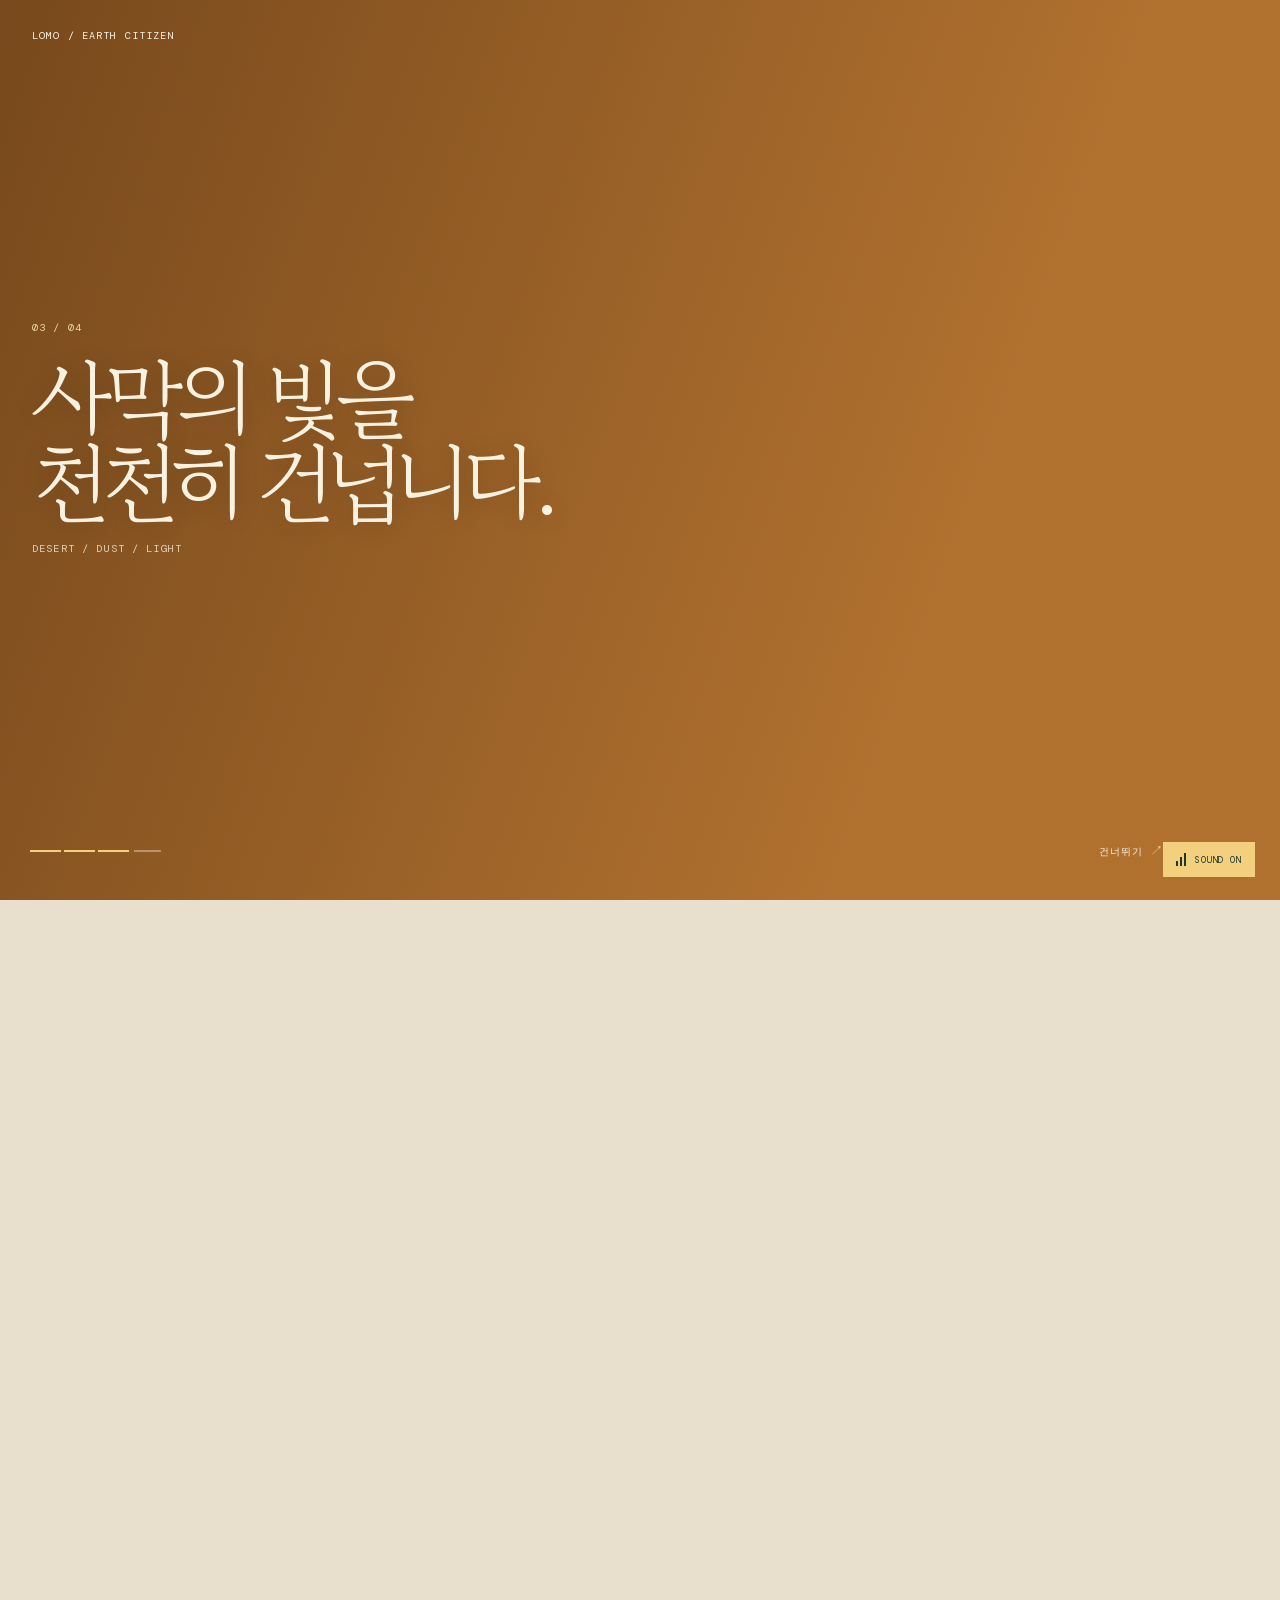
==== commit bddda01b: "Fix header closing tag, eliminate mobile overflow and resolve intro bleed-through" ====
--- a/index.html
+++ b/index.html
@@ -144,14 +144,39 @@
 <em>LOMO LINKS / LIVING ARCHIVE</em>
 </span>
 </a>
-<div class="header-tools">
-<p class="header-climates" data-i18n="header.climates">○ 바다 · 숲 · 사막 · 이끼숲</p>
-<div aria-label="언어 선택" class="language-switcher" data-i18n-aria-label="language.group" role="group">
-<a aria-current="page" data-language="ko" href="ko/">한국어</a><span aria-hidden="true">/</span><a data-language="en" href="en/">EN</a>
-</div>
-</div>
+  <div class="header-tools">
+    <p class="header-climates" data-i18n="header.climates">○ 바다 · 숲 · 사막 · 이끼숲</p>
+    <div aria-label="언어 선택" class="language-switcher" data-i18n-aria-label="language.group" role="group">
+      <a aria-current="page" data-language="ko" href="ko/">한국어</a><span aria-hidden="true">/</span><a data-language="en" href="en/">EN</a>
+    </div>
+  </div>
 </header>
-<section aria-labelledby="page-title" class="hero hero-new wrap"><div class="hero-copy"><p class="eyebrow" data-i18n="hero.eyebrow">JIKOO ON / EARTH CITIZEN</p><h1 data-i18n-html="hero.titleNew" id="page-title">여행지를 찾는 게 아니라,<br/>나에게 맞는 <i>삶의 장소</i>를 찾습니다.</h1><p class="hero-lead" data-i18n="hero.bodyNew">지구 위 여러 도시에서 직접 살아보고, 이동하고, 사람을 만나고, 바다에 들어가고, 그 과정에서 알게 된 것들을 기록합니다.</p><p class="hero-lead hero-lead-secondary" data-i18n="hero.bodySecondary">그리고 그 경험으로 새로운 도구를 만듭니다.</p><div class="hero-actions"><a class="button button-primary" data-track="hero-earth-citizen" href="#explore" data-i18n="hero.primary">EARTH CITIZEN에서 시작하기 ↘</a><a class="button button-secondary" data-track="hero-route-studio" href="#route-studio" data-i18n="hero.secondary">내 여행을 ROUTE로 만들기 ↗</a></div><p class="geo-line">VIETNAM · THAILAND · PHILIPPINES · INDONESIA · LAOS · JAPAN · USA</p><p class="origin-quote" data-i18n-html="hero.origin">물이 무서웠습니다.<br/><strong>지금은 다이버입니다.</strong></p></div><figure class="hero-polaroid"><img alt="안개가 감도는 숲과 산의 풍경" data-i18n-alt="image.hero" decoding="async" fetchpriority="high" loading="eager" sizes="(max-width: 600px) 88vw, 390px" src="images/hero-earth.webp" srcset="images/hero-earth-400.webp 400w, images/hero-earth.webp 1200w"/><figcaption><span>FIELD NOTE / EARTH</span><span>shared climates</span></figcaption><div class="biome-strip"><span class="sea">SEA / SALT</span><span class="forest">FOREST / ROOT</span><span class="desert">DESERT / DUST</span><span class="moss">MOSS / MIST</span></div></figure></section>
+<section aria-labelledby="page-title" class="hero wrap">
+  <div class="hero-copy">
+    <p class="eyebrow" data-i18n="hero.eyebrow">JIKOO ON / EARTH CITIZEN</p>
+    <h1 data-i18n-html="hero.titleNew" id="page-title">여행지를 찾는 게 아니라,<br/>나에게 맞는 <i>삶의 장소</i>를 찾습니다.</h1>
+    <p class="hero-lead" data-i18n="hero.bodyNew">지구 위 여러 도시에서 직접 살아보고, 이동하고, 사람을 만나고, 바다에 들어가고, 그 과정에서 알게 된 것들을 기록합니다.</p>
+    <p class="hero-lead hero-lead-secondary" data-i18n="hero.bodySecondary">그리고 그 경험으로 새로운 도구를 만듭니다.</p>
+    <div class="hero-actions">
+      <a class="button button-primary" data-track="hero-earth-citizen" href="#explore" data-i18n="hero.primary">EARTH CITIZEN에서 시작하기 ↘</a>
+      <a class="button button-secondary" data-track="hero-route-studio" href="#route-studio" data-i18n="hero.secondary">내 여행을 ROUTE로 만들기 ↗</a>
+    </div>
+    <div class="hero-meta-bar">
+      <p class="geo-line">VIETNAM · THAILAND · PHILIPPINES · INDONESIA · LAOS · JAPAN · USA</p>
+      <p class="origin-quote" data-i18n-html="hero.origin">물이 무서웠습니다.<br/><strong>지금은 다이버입니다.</strong></p>
+    </div>
+  </div>
+  <figure class="hero-polaroid">
+    <img alt="안개가 감도는 숲과 산의 풍경" data-i18n-alt="image.hero" decoding="async" fetchpriority="high" loading="eager" sizes="(max-width: 600px) 88vw, 390px" src="images/hero-earth.webp" srcset="images/hero-earth-400.webp 400w, images/hero-earth.webp 1200w"/>
+    <figcaption><span>FIELD NOTE / EARTH</span><span>shared climates</span></figcaption>
+    <div class="biome-strip">
+      <span class="sea">SEA / SALT</span>
+      <span class="forest">FOREST / ROOT</span>
+      <span class="desert">DESERT / DUST</span>
+      <span class="moss">MOSS / MIST</span>
+    </div>
+  </figure>
+</section>
 
 <section aria-labelledby="explore-title" class="section-block explore-section wrap" id="explore">
   <div class="section-heading">
--- a/styles.min.css
+++ b/styles.min.css
@@ -1 +1 @@
-@font-face{font-family:"DM Mono";font-style:normal;font-weight:400;font-display:swap;src:url("fonts/dm-mono-400.woff2") format("woff2")}@font-face{font-family:"DM Mono";font-style:normal;font-weight:500;font-display:swap;src:url("fonts/dm-mono-500.woff2") format("woff2")}@font-face{font-family:"Gowun Batang";font-style:normal;font-weight:400;font-display:swap;src:url("fonts/gowun-batang-400.woff2") format("woff2")}@font-face{font-family:"Gowun Batang";font-style:normal;font-weight:700;font-display:swap;src:url("fonts/gowun-batang-700.woff2") format("woff2")}@font-face{font-family:"Noto Serif KR";font-style:normal;font-weight:400;font-display:swap;src:url("fonts/noto-serif-kr-400.woff2") format("woff2")}@font-face{font-family:"Noto Serif KR";font-style:normal;font-weight:500;font-display:swap;src:url("fonts/noto-serif-kr-500.woff2") format("woff2")}@font-face{font-family:"Noto Serif KR";font-style:normal;font-weight:600;font-display:swap;src:url("fonts/noto-serif-kr-600.woff2") format("woff2")}html[data-lang="en"] body:not(.i18n-ready){visibility:hidden}:root{--paper:#e8e0cd;--paper-light:#f6f0e4;--ink:#123f3d;--ink-soft:#55716c;--teal:#145c61;--forest:#42634b;--desert:#bd8134;--moss:#638569;--saffron:#c77c2d;--line:rgba(18,63,61,0.22);--serif:"Noto Serif KR",serif;--display:"Gowun Batang",serif;--mono:"DM Mono",monospace;--ease:cubic-bezier(0.23,1,0.32,1)}*{box-sizing:border-box}html{scroll-behavior:smooth}body{margin:0;background:var(--paper);color:var(--ink);font-family:var(--serif)}body.intro-active{overflow:hidden}a{color:inherit;text-decoration:none;-webkit-tap-highlight-color:transparent}button{font:inherit;-webkit-tap-highlight-color:transparent}img{max-width:100%}.site-shell{position:relative;min-height:100vh;overflow:hidden;background:radial-gradient(circle at 84% 2%,#f8e7be 0,transparent 25rem),linear-gradient(113deg,#e8e0cd 0%,#f5efe4 50%,#ded4bd 100%)}.sound-toggle{position:fixed;z-index:56;right:25px;bottom:23px;display:inline-flex;align-items:center;gap:9px;border:1px solid var(--ink);padding:10px 12px;color:var(--ink);background:rgba(246,240,228,.94);box-shadow:4px 5px 0 rgba(18,63,61,.15);font:.56rem var(--mono);letter-spacing:.1em;cursor:pointer;transition:transform .18s var(--ease),background .25s var(--ease),color .25s var(--ease),border-color .25s var(--ease)}.sound-toggle:hover{transform:translate(-2px,-2px);box-shadow:6px 7px 0 rgba(18,63,61,.18)}.sound-toggle:active{transform:scale(.97)}.sound-toggle:focus-visible{outline:2px solid var(--saffron);outline-offset:3px}.sound-toggle[aria-pressed="true"]{color:#f8f0df;border-color:var(--teal);background:var(--teal)}.sound-glyph{display:flex;align-items:end;gap:2px;height:13px}.sound-glyph i{display:block;width:2px;height:5px;background:currentColor}.sound-glyph i:nth-child(2){height:9px}.sound-glyph i:nth-child(3){height:13px}.sound-toggle[aria-pressed="true"] .sound-glyph i{animation:sound-pulse .8s ease-in-out infinite alternate}.sound-toggle[aria-pressed="true"] .sound-glyph i:nth-child(2){animation-delay:.14s}.sound-toggle[aria-pressed="true"] .sound-glyph i:nth-child(3){animation-delay:.27s}.intro-pending .sound-toggle{color:#f9f2e1;border-color:rgba(249,242,225,.65);background:rgba(8,32,30,.3);box-shadow:none}.intro-pending .sound-toggle[aria-pressed="true"]{border-color:#f3d07e;color:#1c3630;background:#f3d07e}.ecosystem-intro{position:fixed;z-index:40;inset:0;display:grid;place-items:stretch;overflow:hidden;color:#f9f2e1;background:#155b63;opacity:0;visibility:hidden;transition:opacity .45s var(--ease),visibility .45s var(--ease),background .55s var(--ease)}.ecosystem-intro[hidden]{display:none}.intro-pending .ecosystem-intro{opacity:1;visibility:visible}.ecosystem-intro[data-state="leaving"]{opacity:0;visibility:hidden}.intro-landscape,.intro-shade{position:absolute;inset:-4%}.intro-landscape{background:center/cover no-repeat;transform:scale(1.08);transition:transform .78s var(--ease),filter .55s var(--ease);animation:intro-breathe 4.1s ease-in-out infinite alternate}.intro-shade{background:linear-gradient(110deg,rgba(7,31,31,.64),rgba(7,31,31,.1) 68%);transition:background .55s var(--ease)}.ecosystem-intro[data-theme="sea"]{background:#155b63}.ecosystem-intro[data-theme="sea"] .intro-landscape{background-image:url("images/sea.webp");filter:saturate(.9)}.ecosystem-intro[data-theme="forest"]{background:#42634b}.ecosystem-intro[data-theme="forest"] .intro-landscape{background-image:url("images/forest.webp");filter:saturate(.72)}.ecosystem-intro[data-theme="desert"]{background:#b97732}.ecosystem-intro[data-theme="desert"] .intro-landscape{background-image:url("images/desert-wide.webp");filter:saturate(.78)}.ecosystem-intro[data-theme="moss"]{background:#5e8069}.ecosystem-intro[data-theme="moss"] .intro-landscape{background-image:url("images/moss.webp");filter:saturate(.72)}.ecosystem-intro[data-theme="desert"] .intro-shade{background:linear-gradient(110deg,rgba(74,41,13,.62),rgba(74,41,13,.08) 70%)}.ecosystem-intro[data-theme="moss"] .intro-shade{background:linear-gradient(110deg,rgba(14,45,35,.66),rgba(14,45,35,.1) 67%)}.intro-content{position:relative;z-index:1;display:grid;grid-template-rows:auto 1fr auto;width:min(1360px,calc(100% - 64px));margin:0 auto;padding:29px 0 32px}.intro-brand,.intro-number,.intro-english,.intro-skip{font-family:var(--mono);letter-spacing:.11em}.intro-brand{margin:0;font-size:.64rem}.intro-center{align-self:center;max-width:720px}.intro-number{display:block;margin-bottom:21px;color:#ead798;font-size:.65rem}.intro-korean{margin:0;font:400 clamp(3.1rem,6.8vw,7rem)/.96 var(--display);letter-spacing:-.09em;text-shadow:0 2px 24px rgba(0,0,0,.2)}.intro-english{margin:20px 0 0;color:rgba(249,242,225,.8);font-size:.65rem}.intro-footer{display:flex;align-items:center;justify-content:space-between}.intro-progress{display:flex;gap:7px}.intro-progress i{display:block;width:27px;height:2px;background:rgba(249,242,225,.38);transition:background .25s var(--ease),transform .25s var(--ease)}.intro-progress i.is-active{background:#f3d07e;transform:scaleX(1.15)}.intro-skip{border:0;padding:8px 0;color:#f9f2e1;background:transparent;font-size:.61rem;cursor:pointer}.intro-skip span{color:#f3d07e;font-size:.8rem}.intro-skip:focus-visible{outline:2px solid #f3d07e;outline-offset:5px}.site-shell::before{position:fixed;inset:0;z-index:0;pointer-events:none;content:"";opacity:.13;background-image:url("data:image/svg+xml,%3Csvg viewBox='0 0 240 240' xmlns='http://www.w3.org/2000/svg'%3E%3Cfilter id='n'%3E%3CfeTurbulence type='fractalNoise' baseFrequency='.82' numOctaves='4' stitchTiles='stitch'/%3E%3C/filter%3E%3Crect width='100%25' height='100%25' filter='url(%23n)' opacity='.25'/%3E%3C/svg%3E")}.wrap{position:relative;z-index:1;width:min(1360px,calc(100% - 64px));margin-inline:auto}.site-header{display:flex;align-items:center;justify-content:space-between;padding:27px 0 23px;border-bottom:1px solid var(--line)}.header-tools{display:flex;align-items:center;gap:24px}.language-switcher{display:inline-flex;align-items:center;gap:7px;color:var(--ink-soft);font:.56rem var(--mono);letter-spacing:.08em}.language-switcher a{border-bottom:1px solid transparent;padding:3px 0;color:inherit;font:inherit;letter-spacing:inherit;cursor:pointer}.language-switcher a:hover,.language-switcher a:focus-visible,.language-switcher a[aria-current="page"]{border-color:var(--saffron);color:var(--ink)}.language-switcher a:focus-visible{outline:2px solid var(--saffron);outline-offset:3px}.brand{display:flex;align-items:center;gap:11px}.brand-mark{width:36px;color:var(--teal)}.brand span{display:grid;gap:3px}.brand b,.brand em,.header-climates,.meta-line,.fact-line,.section-heading>p,.climate-index,.route-top,.route-copy small,.waypoint-number,.waypoint-title small,.house-copy small,.site-footer{font-family:var(--mono)}.brand b{font-size:.72rem;letter-spacing:.13em}.brand em{color:var(--ink-soft);font-size:.5rem;font-style:normal;letter-spacing:.08em}.header-climates{margin:0;color:var(--ink-soft);font-size:.63rem;letter-spacing:.09em}.hero{display:grid;grid-template-columns:80px minmax(0,1.15fr) minmax(300px,.7fr);align-items:end;gap:clamp(28px,5vw,94px);padding:clamp(78px,10vw,146px) 0 clamp(96px,12vw,160px)}.origin-rail{display:flex;flex-direction:column;align-self:stretch;align-items:center;gap:12px;padding-top:9px;color:var(--ink-soft);font-family:var(--mono);font-size:.58rem;letter-spacing:.12em;writing-mode:vertical-rl}.origin-rail i{width:1px;min-height:120px;flex:1;background:linear-gradient(var(--ink),transparent);opacity:.55}.meta-line{display:flex;justify-content:space-between;color:var(--ink-soft);font-size:.61rem;letter-spacing:.11em}h1{margin:28px 0 17px;font:400 clamp(3.25rem,6.5vw,6.9rem)/.95 var(--display);letter-spacing:-.09em}h1 i{color:var(--teal);font-style:normal}.english-line{margin:0;color:#71817a;font-size:.95rem;font-style:italic}.rule{width:100%;max-width:535px;height:1px;margin:46px 0 24px;background:var(--line)}.origin-quote{margin:0 0 22px;font:400 clamp(1.7rem,2.45vw,2.55rem)/1.17 var(--display);letter-spacing:-.08em}.origin-quote strong{color:var(--teal);font-weight:400}.intro-body{max-width:550px;margin:0;color:#47635e;font-size:.9rem;line-height:2;word-break:keep-all}.fact-line{display:flex;flex-wrap:wrap;align-items:center;gap:8px;margin-top:31px;color:var(--ink-soft);font-size:.57rem;letter-spacing:.1em}.fact-line i{width:19px;height:1px;background:var(--teal)}.hero-polaroid{position:relative;margin:0;padding:11px 11px 0;background:var(--paper-light);box-shadow:12px 15px 0 rgba(20,92,97,.13);transform:rotate(2deg)}.hero-polaroid img{display:block;width:100%;aspect-ratio:.87;object-fit:cover;filter:saturate(.75) contrast(.98)}.hero-polaroid figcaption{display:flex;justify-content:space-between;padding:10px 2px 8px;color:var(--ink-soft);font:.5rem var(--mono);letter-spacing:.08em}.biome-strip{display:grid;grid-template-columns:repeat(4,1fr);margin:0 -11px;color:#f7f0df;font:.4rem var(--mono);letter-spacing:.04em;text-align:center}.biome-strip span{padding:8px 2px;white-space:nowrap}.sea{background:var(--teal)}.forest{background:var(--forest)}.desert{background:var(--desert)}.moss{background:var(--moss)}.north{position:absolute;top:-27px;right:12px;display:grid;place-items:center;width:50px;height:50px;border:1px solid var(--teal);border-radius:50%;background:var(--paper-light);color:var(--teal);font:.58rem var(--mono)}.north b{position:absolute;top:7px;z-index:1;font:500 .58rem var(--mono);letter-spacing:.08em}.north svg{width:31px;height:31px;margin-top:8px}.waypoints{padding-bottom:clamp(98px,12vw,165px);content-visibility:auto;contain-intrinsic-size:1200px}.section-heading{margin-left:80px;margin-bottom:27px}.section-heading>p{margin:0 0 12px;color:var(--saffron);font-size:.59rem;letter-spacing:.14em}h2{margin:0;font:400 clamp(2.55rem,5vw,4.5rem)/1 var(--display);letter-spacing:-.09em}.section-heading>span{display:block;margin-top:17px;color:var(--ink-soft);font-size:.87rem}.climate-index{display:grid;grid-template-columns:repeat(4,1fr);margin:0 0 27px 80px;border-top:1px solid var(--line);border-bottom:1px solid var(--line)}.climate-index span{display:flex;align-items:center;gap:7px;padding:10px 8px;color:var(--ink-soft);font-size:.52rem;letter-spacing:.06em}.climate-index span+span{border-left:1px solid var(--line)}.citizen-spectrum{display:flex;align-items:center;gap:12px;margin:0 0 31px;padding:11px 0;border-top:1px solid var(--line);border-bottom:1px solid var(--line);color:var(--ink-soft);font:.52rem var(--mono);letter-spacing:.12em}.citizen-spectrum i{width:18px;height:1px;background:var(--saffron);opacity:.75}.dot{width:7px;height:7px;border-radius:50%}.sea-dot{background:var(--teal)}.forest-dot{background:var(--forest)}.desert-dot{background:var(--desert)}.moss-dot{background:var(--moss)}.feature-route{display:block;overflow:hidden;color:#f8f0df;background:var(--ink);box-shadow:11px 12px 0 rgba(18,63,61,.17);transition:transform .22s var(--ease),box-shadow .22s var(--ease)}.feature-route:hover,.house-route:hover{box-shadow:15px 17px 0 rgba(18,63,61,.2);transform:translate(-4px,-4px)}.feature-route:focus-visible,.brand:focus-visible,.site-footer>a:focus-visible{outline:2px solid var(--saffron);outline-offset:4px}.feature-route:active,.waypoint:active,.house-route:active{transform:scale(.985)}.route-top{display:flex;justify-content:space-between;padding:17px 22px;border-bottom:1px solid rgba(248,240,223,.25);font-size:.57rem;letter-spacing:.1em}.route-top span:last-child{color:#e3aa4f}.route-content{display:grid;grid-template-columns:1.18fr .82fr;min-height:330px}.route-copy{align-self:center;padding:clamp(36px,5vw,67px)}.compass{display:grid;place-items:center;width:42px;height:42px;border:1px solid rgba(248,240,223,.55);border-radius:50%;font-size:1.05rem}.route-copy small{display:block;margin-top:21px;color:#e2ab50;font-size:.55rem;letter-spacing:.1em}.route-copy h3,.house-copy h3{margin:13px 0 16px;font:400 clamp(2.4rem,4.3vw,4.5rem)/.85 var(--display);letter-spacing:-.07em}.route-copy p{margin:0;color:#cad8cd;font-size:.88rem;line-height:1.85}.route-copy b{display:inline-block;margin-top:28px;padding-bottom:5px;border-bottom:1px solid #e2ab50;color:#e2ab50;font-size:.71rem;font-weight:400}.route-image{display:block;width:100%;min-height:260px;object-fit:cover;object-position:center;filter:saturate(.74)}.link-list{margin-top:27px;border-top:1px solid var(--line)}.waypoint{position:relative;isolation:isolate;display:grid;grid-template-columns:50px 48px minmax(180px,1.15fr) 108px minmax(150px,1fr) 36px;align-items:center;min-height:148px;gap:12px;padding:21px 8px;overflow:hidden;border-bottom:1px solid var(--line);transition:padding .22s var(--ease),color .22s var(--ease)}.waypoint::before{position:absolute;z-index:-1;inset:0;content:"";opacity:0;background:var(--biome-wash);transition:opacity .3s var(--ease)}.waypoint>*{position:relative;z-index:1}.waypoint:hover::before,.waypoint:focus-visible::before{opacity:1}.waypoint:hover{padding-right:21px;padding-left:18px}.waypoint:focus-visible{outline:2px solid var(--saffron);outline-offset:-2px}.waypoint-number{align-self:start;padding-top:4px;color:var(--saffron);font-size:.62rem}.waypoint-icon{display:grid;place-items:center;width:38px;height:38px;border:1px solid currentColor;border-radius:50%;font-size:1.1rem}.sea-waypoint{--biome-wash:linear-gradient(90deg,rgba(20,92,97,.17),rgba(210,236,229,.46));color:var(--teal)}.forest-waypoint{--biome-wash:linear-gradient(90deg,rgba(66,99,75,.18),rgba(224,234,212,.5));color:var(--forest)}.desert-waypoint{--biome-wash:linear-gradient(90deg,rgba(189,129,52,.2),rgba(250,233,194,.54));color:#8e6627}.waypoint-title{display:grid;gap:2px}.waypoint-title small{color:currentColor;font-size:.51rem;letter-spacing:.08em;opacity:.78}.waypoint-title b{font:400 clamp(1.65rem,2.5vw,2.3rem)/1 var(--display);letter-spacing:-.07em}.waypoint-title em{color:#4b6761;font-size:.75rem;font-style:normal}.waypoint-photo{display:block;width:108px;height:82px;object-fit:cover;object-position:center;filter:saturate(.65) contrast(.95);box-shadow:4px 5px 0 rgba(18,63,61,.12);transform:translateX(4px);transition:filter .28s var(--ease),transform .28s var(--ease),box-shadow .28s var(--ease)}.waypoint:hover .waypoint-photo,.waypoint:focus-visible .waypoint-photo{filter:saturate(1) contrast(1.03);box-shadow:7px 8px 0 rgba(18,63,61,.16);transform:translateX(0) scale(1.04)}.waypoint-note{max-width:175px;color:#55716c;font-size:.81rem;line-height:1.65;word-break:keep-all}.waypoint-arrow{justify-self:end;color:var(--saffron);font-size:1.25rem;transition:transform .18s var(--ease)}.waypoint:hover .waypoint-arrow{transform:translate(4px,-4px)}.house-route{width:100%;border:0;display:grid;grid-template-columns:220px 1fr 64px;align-items:center;gap:27px;margin-top:39px;padding:14px;color:var(--paper-light);background:#315a4d;box-shadow:10px 10px 0 rgba(49,90,77,.17);text-align:left;cursor:pointer;transition:transform .22s var(--ease),box-shadow .22s var(--ease),background .22s var(--ease)}.house-route:hover,.house-route:focus-visible{background:#244d42}.house-route:focus-visible{outline:2px solid var(--saffron);outline-offset:3px}.house-photo{display:block;width:100%;height:175px;object-fit:cover;object-position:center;filter:saturate(.76);transition:transform .35s var(--ease),filter .35s var(--ease)}.house-route:hover .house-photo,.house-route:focus-visible .house-photo{filter:saturate(1);transform:scale(1.025)}.house-copy small{color:#d9d19e;font:.56rem var(--mono);letter-spacing:.1em}.house-copy h3{margin:16px 0 10px;font-size:clamp(2rem,3.4vw,3.25rem)}.house-copy p{margin:0;color:#d5e0d4;font-size:.84rem;line-height:1.8}.house-arrow{justify-self:end;padding-right:12px;color:#e3aa4f;font:.57rem var(--mono);letter-spacing:.08em}.modal-backdrop{position:fixed;z-index:20;inset:0;display:grid;place-items:center;padding:24px;background:rgba(11,36,34,.67);opacity:0;backdrop-filter:blur(0);transition:opacity .26s var(--ease),backdrop-filter .26s var(--ease)}.modal-backdrop[data-state="open"]{opacity:1;backdrop-filter:blur(7px)}.modal-backdrop[hidden]{display:none}.modal-open{overflow:hidden}.house-modal{position:relative;display:grid;grid-template-columns:minmax(260px,.78fr) minmax(0,1.02fr);width:min(950px,100%);max-height:min(760px,calc(100vh - 48px));overflow:auto;color:var(--ink);background:var(--paper-light);box-shadow:16px 18px 0 rgba(0,0,0,.2);opacity:0;transform:translateY(16px) scale(.985);transition:opacity .3s var(--ease),transform .3s var(--ease)}.modal-backdrop[data-state="open"] .house-modal{opacity:1;transform:translateY(0) scale(1)}.modal-close{position:absolute;z-index:2;top:15px;right:16px;display:flex;align-items:center;gap:7px;border:0;border-bottom:1px solid var(--ink);padding:4px 0;color:var(--ink);background:transparent;font:.62rem var(--mono);letter-spacing:.08em;cursor:pointer}.modal-close span{font:1.25rem/1 var(--display)}.modal-close:focus-visible{outline:2px solid var(--saffron);outline-offset:4px}.modal-image{display:block;width:100%;min-height:590px;object-fit:cover;object-position:center;filter:saturate(.75)}.modal-content{align-self:center;padding:clamp(42px,6vw,73px) clamp(28px,6vw,70px)}.modal-kicker{margin:0 0 14px;color:var(--saffron);font:.58rem var(--mono);letter-spacing:.12em}.modal-content h2{font-size:clamp(2.45rem,4.5vw,4.2rem)}.modal-content h2 i{color:var(--teal);font-style:normal}.modal-lead{margin:27px 0 15px;color:var(--ink);font-size:1rem;line-height:1.85;word-break:keep-all}.modal-body{margin:0;color:var(--ink-soft);font-size:.87rem;line-height:1.9;word-break:keep-all}.modal-biomes{display:grid;grid-template-columns:repeat(2,1fr);margin:30px 0;border:1px solid var(--line)}.modal-biomes span{padding:13px 11px;color:#f9f2e1;font:.58rem/1.5 var(--mono);letter-spacing:.07em}.modal-biomes b{color:inherit;font:.74rem var(--serif);letter-spacing:0}.modal-outbound{display:inline-block;padding-bottom:5px;border-bottom:1px solid var(--saffron);color:var(--saffron);font-size:.78rem}.site-footer{content-visibility:auto;contain-intrinsic-size:140px;display:grid;grid-template-columns:1fr auto 1fr;align-items:end;padding:30px 0 34px;border-top:1px solid var(--line);color:var(--ink-soft);font-size:.57rem;letter-spacing:.08em}.specimen-tray p{margin:0 0 9px;color:var(--teal);font-size:.54rem}.specimen-tray span{display:inline-grid;place-items:center;width:33px;height:18px;margin-right:4px;color:var(--ink);font-size:.43rem}.salt{border:1px solid #9eb8b2;background:#e8f1e6}.sap{border:1px solid #5c734d;background:#a6b77b}.sand{border:1px solid #b89151;background:#e9c983}.moss-specimen{border:1px solid #315a4d;background:#79967d}.site-footer>p{margin:0}.site-footer>a{justify-self:end;border-bottom:1px solid transparent}.site-footer>a:hover{border-color:var(--saffron)}.contour{position:absolute;z-index:0;width:48vw;height:46vw;min-height:380px;opacity:.24;pointer-events:none;background:repeating-radial-gradient(ellipse at 20% 50%,transparent 0 17px,rgba(20,92,97,.27) 18px 19px,transparent 20px 31px);mask-image:linear-gradient(to bottom,black,transparent)}.contour--top{top:145px;right:-18vw;transform:rotate(-17deg)}.contour--bottom{right:-11vw;bottom:-21vw;transform:rotate(146deg)}@media (prefers-reduced-motion:no-preference){.hero-copy,.hero-polaroid,.waypoints{animation:rise .7s var(--ease) both}.hero-polaroid{animation-delay:.09s}.waypoints{animation-delay:.16s}.contour--top{animation:drift 18s ease-in-out infinite alternate}}@keyframes rise{from{opacity:0;transform:translateY(12px)}to{opacity:1;transform:translateY(0)}}@keyframes drift{to{transform:translate(-9px,5px) rotate(-17deg)}}@keyframes intro-breathe{to{transform:scale(1.16) translate(-1.3%,.8%)}}@keyframes sound-pulse{to{transform:scaleY(.52);opacity:.62}}@media (max-width:860px){.hero{grid-template-columns:44px minmax(0,1fr)}.hero-polaroid{grid-column:2;width:min(390px,79%);justify-self:end;margin-top:10px}.section-heading,.climate-index{margin-left:44px}.route-content{grid-template-columns:1.18fr .72fr}.route-copy{padding:37px}.waypoint{grid-template-columns:40px 45px minmax(150px,1fr) 90px 38px}.waypoint-photo{width:90px;height:72px}.waypoint-note{display:none}.house-modal{grid-template-columns:.7fr 1fr}}@media (max-width:600px){.sound-toggle{right:14px;bottom:14px;padding:9px 10px;font-size:.49rem}.intro-content{width:min(100% - 38px,540px);padding:21px 0 24px}.intro-brand{font-size:.55rem}.intro-korean{font-size:clamp(3rem,14vw,4.8rem)}.intro-progress i{width:20px}.wrap{width:min(100% - 38px,540px)}.site-header{padding:19px 0 17px}.header-climates{display:none}.header-tools{width:auto;justify-content:flex-end}.language-switcher{font-size:.53rem}.hero{grid-template-columns:1fr;gap:33px;padding:58px 0 90px}.origin-rail{display:none}.meta-line{font-size:.5rem}.meta-line span:last-child{text-align:right}h1{margin-top:22px;font-size:clamp(3rem,14vw,4.6rem)}.english-line{font-size:.83rem}.rule{margin:35px 0 20px}.origin-quote{font-size:1.78rem}.intro-body{font-size:.83rem;line-height:1.86}.fact-line{font-size:.46rem;gap:6px}.fact-line i{width:12px}.hero-polaroid{grid-column:1;width:min(88%,370px);margin-top:0}.biome-strip{font-size:.32rem}.section-heading{margin-left:0;margin-bottom:25px}.section-heading>span{font-size:.8rem;line-height:1.6}h2{font-size:3.15rem}.climate-index{grid-template-columns:repeat(2,1fr);margin:0 0 20px}.citizen-spectrum{flex-wrap:wrap;gap:8px;margin-bottom:24px;font-size:.46rem}.citizen-spectrum i{width:10px}.climate-index span{padding:9px 5px;font-size:.45rem}.climate-index span:nth-child(3){border-left:0;border-top:1px solid var(--line)}.climate-index span:nth-child(4){border-top:1px solid var(--line)}.route-content{grid-template-columns:1fr}.route-copy{padding:36px 25px 31px}.route-copy h3{font-size:3.12rem}.route-image{min-height:135px}.route-top{padding:15px;font-size:.46rem}.waypoint{grid-template-columns:27px 39px minmax(0,1fr) 62px 21px;min-height:124px;gap:7px;padding:19px 0}.waypoint:hover{padding-inline:7px}.waypoint-title b{font-size:1.65rem}.waypoint-title em{font-size:.61rem}.waypoint-title small{font-size:.42rem}.waypoint-photo{width:60px;height:69px}.house-route{grid-template-columns:1fr 46px;gap:10px;padding:10px}.house-photo{grid-column:1/-1;height:155px}.house-copy{grid-column:1;padding:9px 7px 12px}.house-copy h3{font-size:2.2rem}.house-copy p{font-size:.75rem}.house-arrow{grid-column:2;grid-row:2;padding-right:7px}.site-footer{grid-template-columns:1fr;gap:15px;padding-top:23px}.site-footer>a{justify-self:start}.contour--top{top:315px;width:110vw;right:-55vw}.modal-backdrop{padding:13px}.house-modal{grid-template-columns:1fr;max-height:calc(100vh - 26px)}.modal-image{min-height:180px}.modal-content{padding:35px 24px 37px}.modal-content h2{font-size:2.8rem}.modal-lead{margin-top:20px;font-size:.92rem}.modal-body{font-size:.81rem}.modal-close{top:12px;right:14px}.modal-biomes{margin:24px 0}}@media (prefers-reduced-motion:reduce){*,*::before,*::after{scroll-behavior:auto !important;animation-duration:.01ms !important;animation-iteration-count:1 !important;transition-duration:.01ms !important}.ecosystem-intro{display:none !important}}.eyebrow,.card-index,.geo-line,.story-flow,.work-tags,.empty-cta,.route-feature-copy small{font-family:var(--mono);letter-spacing:.12em}.section-block{padding-bottom:clamp(50px,7vw,90px)}.hero-new{grid-template-columns:minmax(0,1.2fr) minmax(300px,.62fr);align-items:center}.hero-new h1{max-width:780px;font-size:clamp(2.8rem,5.8vw,5.8rem);line-height:1.02}.hero-lead{max-width:650px;margin:24px 0 0;color:#47635e;font-size:1rem;line-height:1.85;word-break:keep-all}.hero-lead-secondary{margin-top:4px}.hero-actions{display:flex;flex-wrap:wrap;gap:11px;margin-top:26px}.button{display:inline-flex;align-items:center;justify-content:center;min-height:44px;padding:12px 18px;border:1px solid currentColor;font:500 .61rem var(--mono);letter-spacing:.07em;transition:transform .18s var(--ease),background .2s var(--ease),color .2s var(--ease);cursor:pointer;text-decoration:none}.button:hover{transform:translate(-2px,-2px)}.button:active{transform:scale(.97)}.button:focus-visible,.config-link:focus-visible{outline:2px solid var(--saffron);outline-offset:4px}.button-primary{color:#f7f0df;background:var(--teal);border-color:var(--teal)}.button-primary:hover{background:#0f4a4e;border-color:#0f4a4e;color:#fff}.button-secondary{color:var(--ink);background:transparent}.button-secondary:hover{color:#f7f0df;background:var(--ink)}.geo-line{margin:24px 0 0;color:var(--ink-soft);font-size:.53rem;line-height:1.7}.hero-new .origin-quote{margin-top:28px}.section-heading{margin-bottom:28px}.explore-grid{display:grid;grid-template-columns:repeat(5,1fr);gap:1px;background:var(--line);border:1px solid var(--line)}.explore-card{position:relative;min-height:230px;padding:22px 18px;color:var(--ink);background:rgba(246,240,228,.54);transition:transform .22s var(--ease),color .22s var(--ease),background .22s var(--ease);overflow:hidden;text-decoration:none}.explore-card:hover,.explore-card:focus-visible{z-index:1;color:#f7f0df;transform:translateY(-5px);background:var(--ink);outline:none}.explore-card h3{max-width:180px;margin:48px 0 12px;font:400 1.5rem/1.12 var(--display);letter-spacing:-.07em}.explore-card p{margin:0;color:var(--ink-soft);font-size:.73rem;line-height:1.65}.explore-card:hover p,.explore-card:focus-visible p{color:#d5e0d4}.card-arrow{position:absolute;right:18px;bottom:17px;color:var(--saffron);font-size:1.3rem}.field-notes-grid{display:grid;grid-template-columns:repeat(3,1fr);gap:18px}.field-note{display:flex;flex-direction:column;min-height:315px;border-top:2px solid var(--teal);background:rgba(246,240,228,.55);transition:transform .22s var(--ease),box-shadow .22s var(--ease);text-decoration:none;color:inherit}.field-note:hover{transform:translateY(-5px);box-shadow:8px 10px 0 rgba(18,63,61,.12)}.field-note-image{width:100%;height:145px;object-fit:cover;filter:saturate(.72)}.field-note-copy{display:flex;flex:1;flex-direction:column;padding:17px}.field-note-meta{display:flex;justify-content:space-between;color:var(--saffron);font:.52rem var(--mono);letter-spacing:.08em}.field-note h3{margin:16px 0 8px;font:400 1.35rem/1.15 var(--display);letter-spacing:-.06em;color:var(--ink)}.field-note p{margin:0;color:var(--ink-soft);font-size:.76rem;line-height:1.65}.field-note-footer{display:flex;justify-content:space-between;margin-top:auto;padding-top:16px;color:var(--ink-soft);font:.52rem var(--mono);letter-spacing:.06em}.route-feature{display:grid;grid-template-columns:1.15fr .85fr;align-items:stretch;overflow:hidden;color:#f8f0df;background:var(--ink);box-shadow:11px 12px 0 rgba(18,63,61,.17);margin-bottom:clamp(50px,7vw,90px)}.route-feature-copy{display:flex;flex-direction:column;align-items:flex-start;justify-content:center;padding:clamp(35px,6vw,75px)}.route-feature h2{margin:18px 0 20px;font-size:clamp(2.4rem,4.2vw,4.6rem)}.route-feature h2 i,.story-section h2 i,.letter-section h2 i,.future-house h2 i{color:#e3aa4f;font-style:normal}.route-feature-copy>p:not(.eyebrow){max-width:480px;color:#cad8cd;line-height:1.9}.button-route{margin-top:22px;color:#f8f0df;border-color:#e2ab50}.button-route:hover{color:var(--ink);background:#e2ab50}.route-feature-copy small{margin-top:24px;color:#e2ab50;font-size:.55rem}.route-feature>img{width:100%;height:100%;min-height:380px;object-fit:cover;filter:saturate(.72)}.story-section{display:grid;grid-template-columns:100px minmax(0,750px);gap:40px}.story-mark{padding-top:8px;color:var(--saffron);font:.57rem/1.7 var(--mono);letter-spacing:.11em}.story-mark span{color:var(--ink)}.story-bridge{margin:12px 0 0 !important;color:var(--saffron) !important;font-family:var(--serif);font-style:italic;font-size:clamp(1rem,1.4vw,1.25rem) !important}.story-section h2{margin:18px 0 22px;font-size:clamp(2.5rem,4.8vw,4.8rem)}.story-section p{max-width:690px;color:#47635e;font-size:.95rem;line-height:1.95;word-break:keep-all}.story-flow{margin-top:26px;color:var(--saffron);font-size:.58rem}.story-flow i{padding:0 8px;color:var(--ink-soft);font-style:normal}.letter-section,.work-section{display:grid;grid-template-columns:1fr 1fr;gap:40px;align-items:center;border-top:1px solid var(--line);padding-top:48px}.letter-section h2,.work-section h2{margin:16px 0;font-size:clamp(2.4rem,4.5vw,4.5rem)}.letter-section p:not(.eyebrow),.work-section p:not(.eyebrow){color:#47635e;font-size:.92rem;line-height:1.85}.letter-actions{display:flex;flex-direction:column;align-items:flex-end}.empty-cta{justify-self:end;padding:20px 24px;border:1px dashed var(--line);color:var(--ink-soft);font-size:.56rem;letter-spacing:.1em}.work-tags{color:var(--saffron) !important;font-size:.59rem !important;letter-spacing:.09em}.config-actions{display:flex;flex-wrap:wrap;justify-content:flex-end;gap:10px}.config-link[hidden],.empty-cta[hidden]{display:none}.archive-section{border-top:1px solid var(--line);padding-top:45px}.future-house{display:grid;grid-template-columns:minmax(220px,.44fr) 1fr;align-items:stretch;overflow:hidden;background:#315a4d;box-shadow:11px 12px 0 rgba(18,63,61,.17);margin-bottom:clamp(40px,6vw,70px)}.future-house .house-photo{width:100%;height:100%;min-height:300px;object-fit:cover;filter:saturate(.76)}.future-house .house-copy{display:flex;flex-direction:column;align-items:flex-start;justify-content:center;padding:clamp(30px,5vw,55px);color:#f8f0df}.future-house .house-copy small{color:#d9d19e;font-size:.56rem}.future-house .house-copy h2{margin:14px 0 16px;font-size:clamp(2.4rem,4.2vw,4.4rem);color:#f8f0df}.future-house .house-copy p{max-width:520px;color:#d5e0d4;font-size:.88rem;line-height:1.85}.button-house{margin-top:20px;color:#f8f0df;border-color:#d9d19e;background:transparent}.button-house:hover{color:var(--ink);background:#d9d19e}@media (max-width:860px){.hero-new{grid-template-columns:minmax(0,1fr) 280px;gap:28px}.explore-grid{grid-template-columns:repeat(3,1fr)}.field-notes-grid{grid-template-columns:repeat(2,1fr)}.route-feature{grid-template-columns:1fr .75fr}.story-section{grid-template-columns:60px minmax(0,1fr)}.letter-section,.work-section{gap:25px}.future-house{grid-template-columns:1fr .9fr}}@media (max-width:600px){.hero-new{grid-template-columns:1fr;padding-top:45px;gap:24px}.hero-new .hero-polaroid{grid-column:1;order:2;width:min(88%,340px)}.hero-lead{font-size:.9rem;line-height:1.8}.hero-actions{display:grid;grid-template-columns:1fr}.button{width:100%;font-size:.56rem}.geo-line{font-size:.43rem}.explore-grid,.field-notes-grid{grid-template-columns:1fr}.explore-card{min-height:160px}.explore-card h3{margin-top:32px}.field-note{min-height:280px}.route-feature{grid-template-columns:1fr;margin-bottom:65px}.route-feature>img{min-height:190px;max-height:230px;order:-1}.route-feature h2{font-size:2.6rem}.story-section{grid-template-columns:1fr;gap:15px}.story-mark{display:none}.story-section p{font-size:.86rem}.story-flow{line-height:2}.letter-section,.work-section{grid-template-columns:1fr;padding-top:32px;gap:20px}.empty-cta,.config-actions,.letter-actions{justify-self:start;justify-content:flex-start;align-items:flex-start}.future-house{grid-template-columns:1fr}.future-house .house-photo{min-height:180px;max-height:220px;order:-1}.future-house .house-copy{padding:32px 24px}}+@font-face{font-family:"DM Mono";font-style:normal;font-weight:400;font-display:swap;src:url("fonts/dm-mono-400.woff2") format("woff2")}@font-face{font-family:"DM Mono";font-style:normal;font-weight:500;font-display:swap;src:url("fonts/dm-mono-500.woff2") format("woff2")}@font-face{font-family:"Gowun Batang";font-style:normal;font-weight:400;font-display:swap;src:url("fonts/gowun-batang-400.woff2") format("woff2")}@font-face{font-family:"Gowun Batang";font-style:normal;font-weight:700;font-display:swap;src:url("fonts/gowun-batang-700.woff2") format("woff2")}@font-face{font-family:"Noto Serif KR";font-style:normal;font-weight:400;font-display:swap;src:url("fonts/noto-serif-kr-400.woff2") format("woff2")}@font-face{font-family:"Noto Serif KR";font-style:normal;font-weight:500;font-display:swap;src:url("fonts/noto-serif-kr-500.woff2") format("woff2")}@font-face{font-family:"Noto Serif KR";font-style:normal;font-weight:600;font-display:swap;src:url("fonts/noto-serif-kr-600.woff2") format("woff2")}html[data-lang="en"] body:not(.i18n-ready){visibility:hidden}:root{--paper:#e8e0cd;--paper-light:#f6f0e4;--ink:#123f3d;--ink-soft:#55716c;--teal:#145c61;--forest:#42634b;--desert:#bd8134;--moss:#638569;--saffron:#c77c2d;--line:rgba(18,63,61,0.22);--serif:"Noto Serif KR",serif;--display:"Gowun Batang",serif;--mono:"DM Mono",monospace;--ease:cubic-bezier(0.23,1,0.32,1)}*{box-sizing:border-box}html{scroll-behavior:smooth}html,body{overflow-x:hidden;max-width:100%}body{margin:0;background:var(--paper);color:var(--ink);font-family:var(--serif)}body.intro-active{overflow:hidden}a{color:inherit;text-decoration:none;-webkit-tap-highlight-color:transparent}button{font:inherit;-webkit-tap-highlight-color:transparent}img{max-width:100%}.intro-pending .site-shell,body.intro-active .site-shell{opacity:0;visibility:hidden;pointer-events:none}.site-shell{position:relative;min-height:100vh;overflow-x:hidden;background:radial-gradient(circle at 84% 2%,#f8e7be 0,transparent 25rem),linear-gradient(113deg,#e8e0cd 0%,#f5efe4 50%,#ded4bd 100%);transition:opacity .4s var(--ease),visibility .4s var(--ease)}.sound-toggle{position:fixed;z-index:56;right:25px;bottom:23px;display:inline-flex;align-items:center;gap:9px;border:1px solid var(--ink);padding:10px 12px;color:var(--ink);background:rgba(246,240,228,.94);box-shadow:4px 5px 0 rgba(18,63,61,.15);font:.56rem var(--mono);letter-spacing:.1em;cursor:pointer;transition:transform .18s var(--ease),background .25s var(--ease),color .25s var(--ease),border-color .25s var(--ease)}.sound-toggle:hover{transform:translate(-2px,-2px);box-shadow:6px 7px 0 rgba(18,63,61,.18)}.sound-toggle:active{transform:scale(.97)}.sound-toggle:focus-visible{outline:2px solid var(--saffron);outline-offset:3px}.sound-toggle[aria-pressed="true"]{color:#f8f0df;border-color:var(--teal);background:var(--teal)}.sound-glyph{display:flex;align-items:end;gap:2px;height:13px}.sound-glyph i{display:block;width:2px;height:5px;background:currentColor}.sound-glyph i:nth-child(2){height:9px}.sound-glyph i:nth-child(3){height:13px}.sound-toggle[aria-pressed="true"] .sound-glyph i{animation:sound-pulse .8s ease-in-out infinite alternate}.sound-toggle[aria-pressed="true"] .sound-glyph i:nth-child(2){animation-delay:.14s}.sound-toggle[aria-pressed="true"] .sound-glyph i:nth-child(3){animation-delay:.27s}.intro-pending .sound-toggle{color:#f9f2e1;border-color:rgba(249,242,225,.65);background:rgba(8,32,30,.3);box-shadow:none}.intro-pending .sound-toggle[aria-pressed="true"]{border-color:#f3d07e;color:#1c3630;background:#f3d07e}.ecosystem-intro{position:fixed;z-index:40;inset:0;display:grid;place-items:stretch;overflow:hidden;color:#f9f2e1;background:#155b63;opacity:0;visibility:hidden;transition:opacity .45s var(--ease),visibility .45s var(--ease),background .55s var(--ease)}.ecosystem-intro[hidden]{display:none}.intro-pending .ecosystem-intro{opacity:1;visibility:visible}.ecosystem-intro[data-state="leaving"]{opacity:0;visibility:hidden}.intro-landscape,.intro-shade{position:absolute;inset:-4%}.intro-landscape{background:center/cover no-repeat;transform:scale(1.08);transition:transform .78s var(--ease),filter .55s var(--ease);animation:intro-breathe 4.1s ease-in-out infinite alternate}.intro-shade{background:linear-gradient(110deg,rgba(7,31,31,.64),rgba(7,31,31,.1) 68%);transition:background .55s var(--ease)}.ecosystem-intro[data-theme="sea"]{background:#155b63}.ecosystem-intro[data-theme="sea"] .intro-landscape{background-image:url("images/sea.webp");filter:saturate(.9)}.ecosystem-intro[data-theme="forest"]{background:#42634b}.ecosystem-intro[data-theme="forest"] .intro-landscape{background-image:url("images/forest.webp");filter:saturate(.72)}.ecosystem-intro[data-theme="desert"]{background:#b97732}.ecosystem-intro[data-theme="desert"] .intro-landscape{background-image:url("images/desert-wide.webp");filter:saturate(.78)}.ecosystem-intro[data-theme="moss"]{background:#5e8069}.ecosystem-intro[data-theme="moss"] .intro-landscape{background-image:url("images/moss.webp");filter:saturate(.72)}.ecosystem-intro[data-theme="desert"] .intro-shade{background:linear-gradient(110deg,rgba(74,41,13,.62),rgba(74,41,13,.08) 70%)}.ecosystem-intro[data-theme="moss"] .intro-shade{background:linear-gradient(110deg,rgba(14,45,35,.66),rgba(14,45,35,.1) 67%)}.intro-content{position:relative;z-index:1;display:grid;grid-template-rows:auto 1fr auto;width:min(1360px,calc(100% - 64px));min-height:100dvh;height:100dvh;margin:0 auto;padding:29px 0 32px;box-sizing:border-box}.intro-brand,.intro-number,.intro-english,.intro-skip{font-family:var(--mono);letter-spacing:.11em}.intro-brand{margin:0;font-size:.64rem}.intro-center{align-self:center;max-width:720px}.intro-number{display:block;margin-bottom:21px;color:#ead798;font-size:.65rem}.intro-korean{margin:0;font:400 clamp(3.1rem,6.8vw,7rem)/.96 var(--display);letter-spacing:-.09em;text-shadow:0 2px 24px rgba(0,0,0,.2)}.intro-english{margin:20px 0 0;color:rgba(249,242,225,.8);font-size:.65rem}.intro-footer{display:flex;align-items:center;justify-content:space-between;padding-right:clamp(16px,8vw,84px)}.intro-progress{display:flex;gap:7px}.intro-progress i{display:block;width:27px;height:2px;background:rgba(249,242,225,.38);transition:background .25s var(--ease),transform .25s var(--ease)}.intro-progress i.is-active{background:#f3d07e;transform:scaleX(1.15)}.intro-skip{border:0;padding:8px 0;color:#f9f2e1;background:transparent;font-size:.61rem;cursor:pointer}.intro-skip span{color:#f3d07e;font-size:.8rem}.intro-skip:focus-visible{outline:2px solid #f3d07e;outline-offset:5px}.site-shell::before{position:fixed;inset:0;z-index:0;pointer-events:none;content:"";opacity:.13;background-image:url("data:image/svg+xml,%3Csvg viewBox='0 0 240 240' xmlns='http://www.w3.org/2000/svg'%3E%3Cfilter id='n'%3E%3CfeTurbulence type='fractalNoise' baseFrequency='.82' numOctaves='4' stitchTiles='stitch'/%3E%3C/filter%3E%3Crect width='100%25' height='100%25' filter='url(%23n)' opacity='.25'/%3E%3C/svg%3E")}.wrap{position:relative;z-index:1;width:min(1360px,calc(100% - 64px));margin-inline:auto}.site-header{display:flex;align-items:center;justify-content:space-between;width:100%;padding:27px 0 23px;border-bottom:1px solid var(--line)}.header-tools{display:flex;align-items:center;gap:24px;flex-shrink:0}.language-switcher{display:inline-flex;align-items:center;gap:7px;color:var(--ink-soft);font:.56rem var(--mono);letter-spacing:.08em;white-space:nowrap}.language-switcher a{border-bottom:1px solid transparent;padding:3px 0;color:inherit;font:inherit;letter-spacing:inherit;cursor:pointer}.language-switcher a:hover,.language-switcher a:focus-visible,.language-switcher a[aria-current="page"]{border-color:var(--saffron);color:var(--ink)}.language-switcher a:focus-visible{outline:2px solid var(--saffron);outline-offset:3px}.brand{display:flex;align-items:center;gap:11px;flex-shrink:0}.brand-mark{width:36px;color:var(--teal)}.brand span{display:grid;gap:3px}.brand b,.brand em,.header-climates,.meta-line,.section-heading>p,.climate-index,.route-top,.route-copy small,.waypoint-number,.waypoint-title small,.house-copy small,.site-footer{font-family:var(--mono)}.brand b{font-size:.72rem;letter-spacing:.13em}.brand em{color:var(--ink-soft);font-size:.5rem;font-style:normal;letter-spacing:.08em}.header-climates{margin:0;color:var(--ink-soft);font-size:.63rem;letter-spacing:.09em}.hero,.hero-new{display:grid;grid-template-columns:minmax(0,1.25fr) minmax(280px,390px);align-items:center;gap:clamp(28px,5vw,84px);padding:clamp(54px,8vw,108px) 0 clamp(64px,9vw,120px)}.hero-copy{display:flex;flex-direction:column;min-width:0}.hero h1,.hero-new h1,h1{margin:18px 0 0;max-width:780px;font:400 clamp(2.2rem,4.4vw,4.6rem)/1.08 var(--display);letter-spacing:-.07em;word-break:keep-all;overflow-wrap:break-word}.hero h1 i,.hero-new h1 i,h1 i{color:var(--teal);font-style:normal}.hero-lead{max-width:650px;margin:20px 0 0;color:#47635e;font-size:1rem;line-height:1.85;word-break:keep-all}.hero-lead-secondary{margin-top:4px}.hero-actions{display:flex;flex-wrap:wrap;gap:12px;margin-top:26px}.hero-meta-bar{display:flex;flex-direction:column;gap:12px;margin-top:26px;padding-top:20px;border-top:1px solid var(--line)}.hero-meta-bar .geo-line{margin:0;color:var(--ink-soft);font-size:.54rem;letter-spacing:.12em;line-height:1.6}.hero-meta-bar .origin-quote,.origin-quote{margin:0;font:400 clamp(1.2rem,2vw,1.75rem)/1.35 var(--display);letter-spacing:-.06em;color:var(--ink);word-break:keep-all}.hero-meta-bar .origin-quote strong,.origin-quote strong{color:var(--teal);font-weight:400}.hero-polaroid{position:relative;margin:0;padding:11px 11px 0;background:var(--paper-light);box-shadow:12px 15px 0 rgba(20,92,97,.13);transform:rotate(2deg)}.hero-polaroid img{display:block;width:100%;aspect-ratio:.87;object-fit:cover;filter:saturate(.75) contrast(.98)}.hero-polaroid figcaption{display:flex;justify-content:space-between;padding:10px 2px 8px;color:var(--ink-soft);font:.5rem var(--mono);letter-spacing:.08em}.biome-strip{display:grid;grid-template-columns:repeat(4,1fr);margin:0 -11px;color:#f7f0df;font:.4rem var(--mono);letter-spacing:.04em;text-align:center}.biome-strip span{padding:8px 2px;white-space:nowrap}.sea{background:var(--teal)}.forest{background:var(--forest)}.desert{background:var(--desert)}.moss{background:var(--moss)}.north{position:absolute;top:-27px;right:12px;display:grid;place-items:center;width:50px;height:50px;border:1px solid var(--teal);border-radius:50%;background:var(--paper-light);color:var(--teal);font:.58rem var(--mono)}.north b{position:absolute;top:7px;z-index:1;font:500 .58rem var(--mono);letter-spacing:.08em}.north svg{width:31px;height:31px;margin-top:8px}.waypoints{padding-bottom:clamp(98px,12vw,165px);content-visibility:auto;contain-intrinsic-size:1200px}.section-heading{margin-left:80px;margin-bottom:27px}.section-heading>p{margin:0 0 12px;color:var(--saffron);font-size:.59rem;letter-spacing:.14em}h2{margin:0;font:400 clamp(2.55rem,5vw,4.5rem)/1 var(--display);letter-spacing:-.09em}.section-heading>span{display:block;margin-top:17px;color:var(--ink-soft);font-size:.87rem}.climate-index{display:grid;grid-template-columns:repeat(4,1fr);margin:0 0 27px 80px;border-top:1px solid var(--line);border-bottom:1px solid var(--line)}.climate-index span{display:flex;align-items:center;gap:7px;padding:10px 8px;color:var(--ink-soft);font-size:.52rem;letter-spacing:.06em}.climate-index span+span{border-left:1px solid var(--line)}.citizen-spectrum{display:flex;align-items:center;gap:12px;margin:0 0 31px;padding:11px 0;border-top:1px solid var(--line);border-bottom:1px solid var(--line);color:var(--ink-soft);font:.52rem var(--mono);letter-spacing:.12em}.citizen-spectrum i{width:18px;height:1px;background:var(--saffron);opacity:.75}.dot{width:7px;height:7px;border-radius:50%}.sea-dot{background:var(--teal)}.forest-dot{background:var(--forest)}.desert-dot{background:var(--desert)}.moss-dot{background:var(--moss)}.feature-route{display:block;overflow:hidden;color:#f8f0df;background:var(--ink);box-shadow:11px 12px 0 rgba(18,63,61,.17);transition:transform .22s var(--ease),box-shadow .22s var(--ease)}.feature-route:hover,.house-route:hover{box-shadow:15px 17px 0 rgba(18,63,61,.2);transform:translate(-4px,-4px)}.feature-route:focus-visible,.brand:focus-visible,.site-footer>a:focus-visible{outline:2px solid var(--saffron);outline-offset:4px}.feature-route:active,.waypoint:active,.house-route:active{transform:scale(.985)}.route-top{display:flex;justify-content:space-between;padding:17px 22px;border-bottom:1px solid rgba(248,240,223,.25);font-size:.57rem;letter-spacing:.1em}.route-top span:last-child{color:#e3aa4f}.route-content{display:grid;grid-template-columns:1.18fr .82fr;min-height:330px}.route-copy{align-self:center;padding:clamp(36px,5vw,67px)}.compass{display:grid;place-items:center;width:42px;height:42px;border:1px solid rgba(248,240,223,.55);border-radius:50%;font-size:1.05rem}.route-copy small{display:block;margin-top:21px;color:#e2ab50;font-size:.55rem;letter-spacing:.1em}.route-copy h3,.house-copy h3{margin:13px 0 16px;font:400 clamp(2.4rem,4.3vw,4.5rem)/.85 var(--display);letter-spacing:-.07em}.route-copy p{margin:0;color:#cad8cd;font-size:.88rem;line-height:1.85}.route-copy b{display:inline-block;margin-top:28px;padding-bottom:5px;border-bottom:1px solid #e2ab50;color:#e2ab50;font-size:.71rem;font-weight:400}.route-image{display:block;width:100%;min-height:260px;object-fit:cover;object-position:center;filter:saturate(.74)}.link-list{margin-top:27px;border-top:1px solid var(--line)}.waypoint{position:relative;isolation:isolate;display:grid;grid-template-columns:50px 48px minmax(180px,1.15fr) 108px minmax(150px,1fr) 36px;align-items:center;min-height:148px;gap:12px;padding:21px 8px;overflow:hidden;border-bottom:1px solid var(--line);transition:padding .22s var(--ease),color .22s var(--ease)}.waypoint::before{position:absolute;z-index:-1;inset:0;content:"";opacity:0;background:var(--biome-wash);transition:opacity .3s var(--ease)}.waypoint>*{position:relative;z-index:1}.waypoint:hover::before,.waypoint:focus-visible::before{opacity:1}.waypoint:hover{padding-right:21px;padding-left:18px}.waypoint:focus-visible{outline:2px solid var(--saffron);outline-offset:-2px}.waypoint-number{align-self:start;padding-top:4px;color:var(--saffron);font-size:.62rem}.waypoint-icon{display:grid;place-items:center;width:38px;height:38px;border:1px solid currentColor;border-radius:50%;font-size:1.1rem}.sea-waypoint{--biome-wash:linear-gradient(90deg,rgba(20,92,97,.17),rgba(210,236,229,.46));color:var(--teal)}.forest-waypoint{--biome-wash:linear-gradient(90deg,rgba(66,99,75,.18),rgba(224,234,212,.5));color:var(--forest)}.desert-waypoint{--biome-wash:linear-gradient(90deg,rgba(189,129,52,.2),rgba(250,233,194,.54));color:#8e6627}.waypoint-title{display:grid;gap:2px}.waypoint-title small{color:currentColor;font-size:.51rem;letter-spacing:.08em;opacity:.78}.waypoint-title b{font:400 clamp(1.65rem,2.5vw,2.3rem)/1 var(--display);letter-spacing:-.07em}.waypoint-title em{color:#4b6761;font-size:.75rem;font-style:normal}.waypoint-photo{display:block;width:108px;height:82px;object-fit:cover;object-position:center;filter:saturate(.65) contrast(.95);box-shadow:4px 5px 0 rgba(18,63,61,.12);transform:translateX(4px);transition:filter .28s var(--ease),transform .28s var(--ease),box-shadow .28s var(--ease)}.waypoint:hover .waypoint-photo,.waypoint:focus-visible .waypoint-photo{filter:saturate(1) contrast(1.03);box-shadow:7px 8px 0 rgba(18,63,61,.16);transform:translateX(0) scale(1.04)}.waypoint-note{max-width:175px;color:#55716c;font-size:.81rem;line-height:1.65;word-break:keep-all}.waypoint-arrow{justify-self:end;color:var(--saffron);font-size:1.25rem;transition:transform .18s var(--ease)}.waypoint:hover .waypoint-arrow{transform:translate(4px,-4px)}.house-route{width:100%;border:0;display:grid;grid-template-columns:220px 1fr 64px;align-items:center;gap:27px;margin-top:39px;padding:14px;color:var(--paper-light);background:#315a4d;box-shadow:10px 10px 0 rgba(49,90,77,.17);text-align:left;cursor:pointer;transition:transform .22s var(--ease),box-shadow .22s var(--ease),background .22s var(--ease)}.house-route:hover,.house-route:focus-visible{background:#244d42}.house-route:focus-visible{outline:2px solid var(--saffron);outline-offset:3px}.house-photo{display:block;width:100%;height:175px;object-fit:cover;object-position:center;filter:saturate(.76);transition:transform .35s var(--ease),filter .35s var(--ease)}.house-route:hover .house-photo,.house-route:focus-visible .house-photo{filter:saturate(1);transform:scale(1.025)}.house-copy small{color:#d9d19e;font:.56rem var(--mono);letter-spacing:.1em}.house-copy h3{margin:16px 0 10px;font-size:clamp(2rem,3.4vw,3.25rem)}.house-copy p{margin:0;color:#d5e0d4;font-size:.84rem;line-height:1.8}.house-arrow{justify-self:end;padding-right:12px;color:#e3aa4f;font:.57rem var(--mono);letter-spacing:.08em}.modal-backdrop{position:fixed;z-index:20;inset:0;display:grid;place-items:center;padding:24px;background:rgba(11,36,34,.67);opacity:0;backdrop-filter:blur(0);transition:opacity .26s var(--ease),backdrop-filter .26s var(--ease)}.modal-backdrop[data-state="open"]{opacity:1;backdrop-filter:blur(7px)}.modal-backdrop[hidden]{display:none}.modal-open{overflow:hidden}.house-modal{position:relative;display:grid;grid-template-columns:minmax(260px,.78fr) minmax(0,1.02fr);width:min(950px,100%);max-height:min(760px,calc(100vh - 48px));overflow:auto;color:var(--ink);background:var(--paper-light);box-shadow:16px 18px 0 rgba(0,0,0,.2);opacity:0;transform:translateY(16px) scale(.985);transition:opacity .3s var(--ease),transform .3s var(--ease)}.modal-backdrop[data-state="open"] .house-modal{opacity:1;transform:translateY(0) scale(1)}.modal-close{position:absolute;z-index:2;top:15px;right:16px;display:flex;align-items:center;gap:7px;border:0;border-bottom:1px solid var(--ink);padding:4px 0;color:var(--ink);background:transparent;font:.62rem var(--mono);letter-spacing:.08em;cursor:pointer}.modal-close span{font:1.25rem/1 var(--display)}.modal-close:focus-visible{outline:2px solid var(--saffron);outline-offset:4px}.modal-image{display:block;width:100%;min-height:590px;object-fit:cover;object-position:center;filter:saturate(.75)}.modal-content{align-self:center;padding:clamp(42px,6vw,73px) clamp(28px,6vw,70px)}.modal-kicker{margin:0 0 14px;color:var(--saffron);font:.58rem var(--mono);letter-spacing:.12em}.modal-content h2{font-size:clamp(2.45rem,4.5vw,4.2rem)}.modal-content h2 i{color:var(--teal);font-style:normal}.modal-lead{margin:27px 0 15px;color:var(--ink);font-size:1rem;line-height:1.85;word-break:keep-all}.modal-body{margin:0;color:var(--ink-soft);font-size:.87rem;line-height:1.9;word-break:keep-all}.modal-biomes{display:grid;grid-template-columns:repeat(2,1fr);margin:30px 0;border:1px solid var(--line)}.modal-biomes span{padding:13px 11px;color:#f9f2e1;font:.58rem/1.5 var(--mono);letter-spacing:.07em}.modal-biomes b{color:inherit;font:.74rem var(--serif);letter-spacing:0}.modal-outbound{display:inline-block;padding-bottom:5px;border-bottom:1px solid var(--saffron);color:var(--saffron);font-size:.78rem}.site-footer{content-visibility:auto;contain-intrinsic-size:140px;display:grid;grid-template-columns:1fr auto 1fr;align-items:end;padding:30px 0 34px;border-top:1px solid var(--line);color:var(--ink-soft);font-size:.57rem;letter-spacing:.08em}.specimen-tray p{margin:0 0 9px;color:var(--teal);font-size:.54rem}.specimen-tray span{display:inline-grid;place-items:center;width:33px;height:18px;margin-right:4px;color:var(--ink);font-size:.43rem}.salt{border:1px solid #9eb8b2;background:#e8f1e6}.sap{border:1px solid #5c734d;background:#a6b77b}.sand{border:1px solid #b89151;background:#e9c983}.moss-specimen{border:1px solid #315a4d;background:#79967d}.site-footer>p{margin:0}.site-footer>a{justify-self:end;border-bottom:1px solid transparent}.site-footer>a:hover{border-color:var(--saffron)}.contour{position:absolute;z-index:0;width:48vw;height:46vw;min-height:380px;opacity:.24;pointer-events:none;background:repeating-radial-gradient(ellipse at 20% 50%,transparent 0 17px,rgba(20,92,97,.27) 18px 19px,transparent 20px 31px);mask-image:linear-gradient(to bottom,black,transparent)}.contour--top{top:145px;right:-18vw;transform:rotate(-17deg)}.contour--bottom{right:-11vw;bottom:-21vw;transform:rotate(146deg)}@media (prefers-reduced-motion:no-preference){.hero-copy,.hero-polaroid,.waypoints{animation:rise .7s var(--ease) both}.hero-polaroid{animation-delay:.09s}.waypoints{animation-delay:.16s}.contour--top{animation:drift 18s ease-in-out infinite alternate}}@keyframes rise{from{opacity:0;transform:translateY(12px)}to{opacity:1;transform:translateY(0)}}@keyframes drift{to{transform:translate(-9px,5px) rotate(-17deg)}}@keyframes intro-breathe{to{transform:scale(1.16) translate(-1.3%,.8%)}}@keyframes sound-pulse{to{transform:scaleY(.52);opacity:.62}}@media (prefers-reduced-motion:reduce){*,*::before,*::after{scroll-behavior:auto !important;animation-duration:.01ms !important;animation-iteration-count:1 !important;transition-duration:.01ms !important}.ecosystem-intro{display:none !important}}.eyebrow,.card-index,.geo-line,.story-flow,.work-tags,.empty-cta,.route-feature-copy small{font-family:var(--mono);letter-spacing:.12em}.section-block{padding-bottom:clamp(50px,7vw,90px)}.button{display:inline-flex;align-items:center;justify-content:center;min-height:44px;padding:12px 18px;border:1px solid currentColor;font:500 .61rem var(--mono);letter-spacing:.07em;transition:transform .18s var(--ease),background .2s var(--ease),color .2s var(--ease);cursor:pointer;text-decoration:none}.button:hover{transform:translate(-2px,-2px)}.button:active{transform:scale(.97)}.button:focus-visible,.config-link:focus-visible{outline:2px solid var(--saffron);outline-offset:4px}.button-primary{color:#f7f0df;background:var(--teal);border-color:var(--teal)}.button-primary:hover{background:#0f4a4e;border-color:#0f4a4e;color:#fff}.button-secondary{color:var(--ink);background:transparent}.button-secondary:hover{color:#f7f0df;background:var(--ink)}.geo-line{margin:24px 0 0;color:var(--ink-soft);font-size:.53rem;line-height:1.7}.section-heading{margin-bottom:28px}.explore-grid{display:grid;grid-template-columns:repeat(5,1fr);gap:1px;background:var(--line);border:1px solid var(--line)}.explore-card{position:relative;min-height:230px;padding:22px 18px;color:var(--ink);background:rgba(246,240,228,.54);transition:transform .22s var(--ease),color .22s var(--ease),background .22s var(--ease);overflow:hidden;text-decoration:none}.explore-card:hover,.explore-card:focus-visible{z-index:1;color:#f7f0df;transform:translateY(-5px);background:var(--ink);outline:none}.explore-card h3{max-width:180px;margin:48px 0 12px;font:400 1.5rem/1.12 var(--display);letter-spacing:-.07em}.explore-card p{margin:0;color:var(--ink-soft);font-size:.73rem;line-height:1.65}.explore-card:hover p,.explore-card:focus-visible p{color:#d5e0d4}.card-arrow{position:absolute;right:18px;bottom:17px;color:var(--saffron);font-size:1.3rem}.field-notes-grid{display:grid;grid-template-columns:repeat(3,1fr);gap:18px}.field-note{display:flex;flex-direction:column;min-height:315px;border-top:2px solid var(--teal);background:rgba(246,240,228,.55);transition:transform .22s var(--ease),box-shadow .22s var(--ease);text-decoration:none;color:inherit}.field-note:hover{transform:translateY(-5px);box-shadow:8px 10px 0 rgba(18,63,61,.12)}.field-note-image{width:100%;height:145px;object-fit:cover;filter:saturate(.72)}.field-note-copy{display:flex;flex:1;flex-direction:column;padding:17px}.field-note-meta{display:flex;justify-content:space-between;color:var(--saffron);font:.52rem var(--mono);letter-spacing:.08em}.field-note h3{margin:16px 0 8px;font:400 1.35rem/1.15 var(--display);letter-spacing:-.06em;color:var(--ink)}.field-note p{margin:0;color:var(--ink-soft);font-size:.76rem;line-height:1.65}.field-note-footer{display:flex;justify-content:space-between;margin-top:auto;padding-top:16px;color:var(--ink-soft);font:.52rem var(--mono);letter-spacing:.06em}.route-feature{display:grid;grid-template-columns:1.15fr .85fr;align-items:stretch;overflow:hidden;color:#f8f0df;background:var(--ink);box-shadow:11px 12px 0 rgba(18,63,61,.17);margin-bottom:clamp(50px,7vw,90px)}.route-feature-copy{display:flex;flex-direction:column;align-items:flex-start;justify-content:center;padding:clamp(35px,6vw,75px)}.route-feature h2{margin:18px 0 20px;font-size:clamp(2.4rem,4.2vw,4.6rem)}.route-feature h2 i,.story-section h2 i,.letter-section h2 i,.future-house h2 i{color:#e3aa4f;font-style:normal}.route-feature-copy>p:not(.eyebrow){max-width:480px;color:#cad8cd;line-height:1.9}.button-route{margin-top:22px;color:#f8f0df;border-color:#e2ab50}.button-route:hover{color:var(--ink);background:#e2ab50}.route-feature-copy small{margin-top:24px;color:#e2ab50;font-size:.55rem}.route-feature>img{width:100%;height:100%;min-height:380px;object-fit:cover;filter:saturate(.72)}.story-section{display:grid;grid-template-columns:100px minmax(0,750px);gap:40px}.story-mark{padding-top:8px;color:var(--saffron);font:.57rem/1.7 var(--mono);letter-spacing:.11em}.story-mark span{color:var(--ink)}.story-bridge{margin:12px 0 0 !important;color:var(--saffron) !important;font-family:var(--serif);font-style:italic;font-size:clamp(1rem,1.4vw,1.25rem) !important}.story-section h2{margin:18px 0 22px;font-size:clamp(2.5rem,4.8vw,4.8rem)}.story-section p{max-width:690px;color:#47635e;font-size:.95rem;line-height:1.95;word-break:keep-all}.story-flow{margin-top:26px;color:var(--saffron);font-size:.58rem}.story-flow i{padding:0 8px;color:var(--ink-soft);font-style:normal}.letter-section,.work-section{display:grid;grid-template-columns:1fr 1fr;gap:40px;align-items:center;border-top:1px solid var(--line);padding-top:48px}.letter-section h2,.work-section h2{margin:16px 0;font-size:clamp(2.4rem,4.5vw,4.5rem)}.letter-section p:not(.eyebrow),.work-section p:not(.eyebrow){color:#47635e;font-size:.92rem;line-height:1.85}.letter-actions{display:flex;flex-direction:column;align-items:flex-end}.empty-cta{justify-self:end;padding:20px 24px;border:1px dashed var(--line);color:var(--ink-soft);font-size:.56rem;letter-spacing:.1em}.work-tags{color:var(--saffron) !important;font-size:.59rem !important;letter-spacing:.09em}.config-actions{display:flex;flex-wrap:wrap;justify-content:flex-end;gap:10px}.config-link[hidden],.empty-cta[hidden]{display:none}.archive-section{border-top:1px solid var(--line);padding-top:45px}.future-house{display:grid;grid-template-columns:minmax(220px,.44fr) 1fr;align-items:stretch;overflow:hidden;background:#315a4d;box-shadow:11px 12px 0 rgba(18,63,61,.17);margin-bottom:clamp(40px,6vw,70px)}.future-house .house-photo{width:100%;height:100%;min-height:300px;object-fit:cover;filter:saturate(.76)}.future-house .house-copy{display:flex;flex-direction:column;align-items:flex-start;justify-content:center;padding:clamp(30px,5vw,55px);color:#f8f0df}.future-house .house-copy small{color:#d9d19e;font-size:.56rem}.future-house .house-copy h2{margin:14px 0 16px;font-size:clamp(2.4rem,4.2vw,4.4rem);color:#f8f0df}.future-house .house-copy p{max-width:520px;color:#d5e0d4;font-size:.88rem;line-height:1.85}.button-house{margin-top:20px;color:#f8f0df;border-color:#d9d19e;background:transparent}.button-house:hover{color:var(--ink);background:#d9d19e}@media (max-width:860px){.hero,.hero-new{grid-template-columns:minmax(0,1fr) 280px;gap:28px;padding:48px 0 72px}.hero-polaroid,.hero-new .hero-polaroid{grid-column:2;width:100%;justify-self:end;margin-top:0}.section-heading,.climate-index{margin-left:0}.explore-grid{grid-template-columns:repeat(3,1fr)}.field-notes-grid{grid-template-columns:repeat(2,1fr)}.route-feature{grid-template-columns:1fr .75fr}.route-content{grid-template-columns:1.18fr .72fr}.route-copy{padding:37px}.waypoint{grid-template-columns:40px 45px minmax(150px,1fr) 90px 38px}.waypoint-photo{width:90px;height:72px}.waypoint-note{display:none}.story-section{grid-template-columns:60px minmax(0,1fr)}.letter-section,.work-section{gap:25px}.future-house{grid-template-columns:1fr .9fr}.house-modal{grid-template-columns:.7fr 1fr}}@media (max-width:600px){.sound-toggle{right:14px;bottom:14px;padding:9px 10px;font-size:.49rem}.intro-content{width:min(100% - 38px,540px);padding:21px 0 24px}.intro-brand{font-size:.55rem}.intro-korean{font-size:clamp(2.2rem,9.5vw,3.8rem);line-height:1.05}.intro-progress i{width:20px}.intro-footer{padding-right:80px}.wrap{width:min(100% - 38px,540px)}.site-header{padding:18px 0 16px}.header-climates{display:none}.header-tools{width:auto;justify-content:flex-end}.language-switcher{font-size:.53rem}.hero,.hero-new{grid-template-columns:1fr;padding:36px 0 58px;gap:24px}.hero h1,.hero-new h1,h1{margin-top:14px;font-size:clamp(1.65rem,6.8vw,2.35rem);line-height:1.18;word-break:keep-all;overflow-wrap:break-word}.hero-lead{font-size:.9rem;line-height:1.8;margin-top:14px}.hero-actions{display:grid;grid-template-columns:1fr;gap:9px;margin-top:20px}.button{width:100%;font-size:.56rem}.hero-meta-bar{margin-top:20px;padding-top:16px;gap:10px}.geo-line{font-size:.43rem}.hero-meta-bar .origin-quote,.origin-quote{font-size:1.2rem}.hero-polaroid,.hero-new .hero-polaroid{grid-column:1;order:2;width:min(92%,340px);justify-self:center;margin-top:0}.biome-strip{font-size:.32rem}.section-heading{margin-left:0;margin-bottom:25px}.section-heading>span{font-size:.8rem;line-height:1.6}h2{font-size:clamp(2rem,7vw,2.75rem)}.climate-index{grid-template-columns:repeat(2,1fr);margin:0 0 20px}.climate-index span{padding:9px 5px;font-size:.45rem}.climate-index span:nth-child(3){border-left:0;border-top:1px solid var(--line)}.climate-index span:nth-child(4){border-top:1px solid var(--line)}.citizen-spectrum{flex-wrap:wrap;gap:8px;margin-bottom:24px;font-size:.46rem}.citizen-spectrum i{width:10px}.explore-grid,.field-notes-grid{grid-template-columns:1fr}.explore-card{min-height:160px}.explore-card h3{margin-top:32px}.field-note{min-height:280px}.route-feature{grid-template-columns:1fr;margin-bottom:65px}.route-feature>img{min-height:190px;max-height:230px;order:-1}.route-feature h2{font-size:2.3rem}.route-content{grid-template-columns:1fr}.route-copy{padding:36px 25px 31px}.route-copy h3{font-size:2.4rem}.route-image{min-height:135px}.route-top{padding:15px;font-size:.46rem}.waypoint{grid-template-columns:27px 39px minmax(0,1fr) 62px 21px;min-height:124px;gap:7px;padding:19px 0}.waypoint:hover{padding-inline:7px}.waypoint-title b{font-size:1.45rem}.waypoint-title em{font-size:.61rem}.waypoint-title small{font-size:.42rem}.waypoint-photo{width:60px;height:69px}.story-section{grid-template-columns:1fr;gap:15px}.story-mark{display:none}.story-section h2{font-size:clamp(1.9rem,6.5vw,2.5rem)}.story-section p{font-size:.86rem}.story-flow{line-height:2}.letter-section,.work-section{grid-template-columns:1fr;padding-top:32px;gap:20px}.letter-section h2,.work-section h2{font-size:clamp(1.9rem,6.5vw,2.5rem)}.empty-cta,.config-actions,.letter-actions{justify-self:start;justify-content:flex-start;align-items:flex-start}.future-house{grid-template-columns:1fr}.future-house .house-photo{min-height:180px;max-height:220px;order:-1}.future-house .house-copy{padding:32px 24px}.future-house .house-copy h2{font-size:clamp(1.9rem,6.5vw,2.4rem)}.house-route{grid-template-columns:1fr 46px;gap:10px;padding:10px}.house-photo{grid-column:1/-1;height:155px}.house-copy{grid-column:1;padding:9px 7px 12px}.house-copy h3{font-size:2.2rem}.house-copy p{font-size:.75rem}.house-arrow{grid-column:2;grid-row:2;padding-right:7px}.site-footer{grid-template-columns:1fr;gap:15px;padding-top:23px}.site-footer>a{justify-self:start}.contour--top{top:315px;width:110vw;right:-55vw}.modal-backdrop{padding:13px}.house-modal{grid-template-columns:1fr;max-height:calc(100vh - 26px)}.modal-image{min-height:180px}.modal-content{padding:35px 24px 37px}.modal-content h2{font-size:2.3rem}.modal-lead{margin-top:20px;font-size:.92rem}.modal-body{font-size:.81rem}.modal-close{top:12px;right:14px}.modal-biomes{margin:24px 0}}
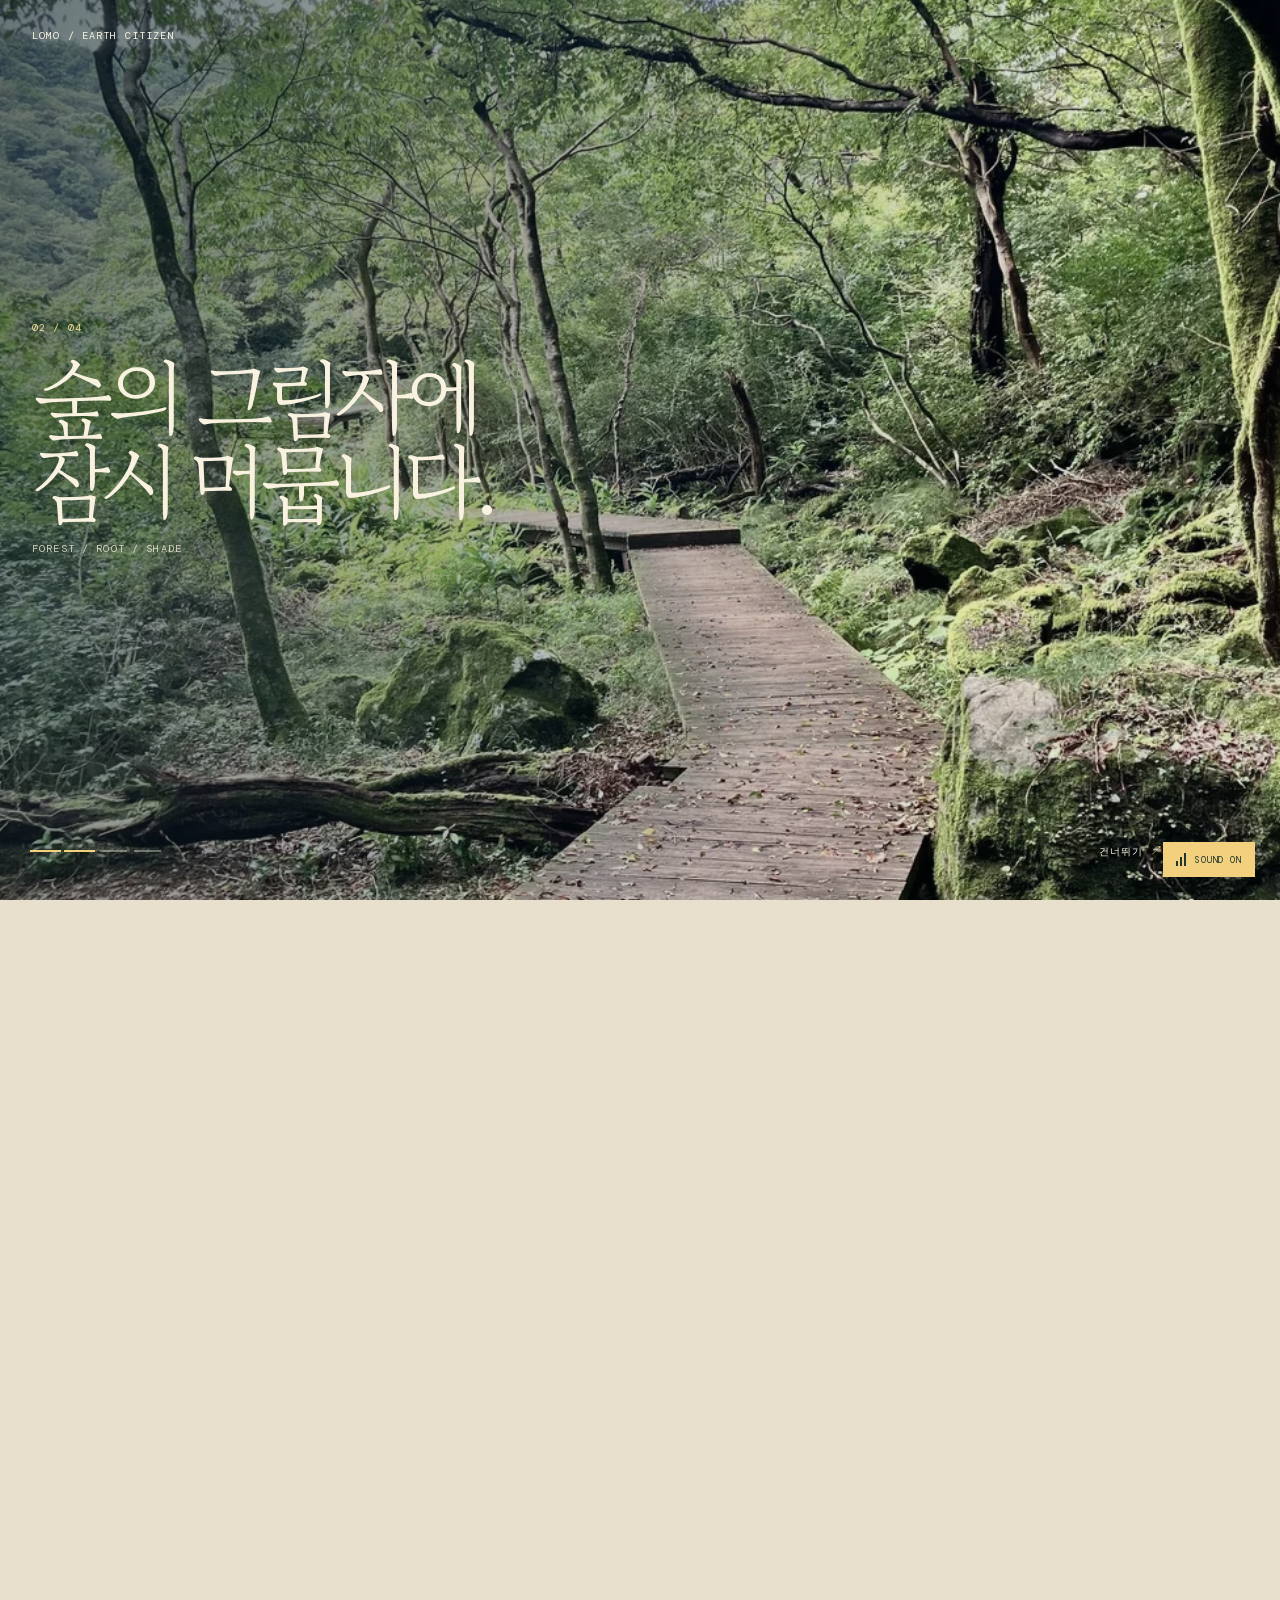
==== commit be329e4a: "Streamline layout: remove sections 5-7 and re-sequence archive and house sections" ====
--- a/index.html
+++ b/index.html
@@ -257,7 +257,7 @@
 
 <section aria-labelledby="route-title" class="route-feature section-block wrap" data-sound-theme="sea" id="route-studio">
   <div class="route-feature-copy">
-    <p class="eyebrow">LOMO / ROUTE TOOL</p>
+    <p class="eyebrow">SECTION 04 / ROUTE TOOL</p>
     <h2 data-i18n-html="route.titleNew" id="route-title">여행이 끝난 뒤에도<br/><i>당신이 움직인 길은 남습니다.</i></h2>
     <p data-i18n="route.bodyNew">여행 사진 속 시간과 위치를 읽어, 당신이 지구 위에서 움직인 경로를 하나의 영상으로 만듭니다.</p>
     <a class="button button-route" data-track="route-studio-appstore" href="https://apps.apple.com/app/id6782547819" rel="noreferrer noopener" target="_blank" data-i18n="route.ctaNew">APP STORE에서 무료로 시작하기 ↗</a>
@@ -266,49 +266,9 @@
   <img alt="자연 속 여행 노트" data-i18n-alt="image.route" decoding="async" height="800" loading="lazy" sizes="(max-width: 600px) 100vw, 42vw" src="images/route-480.webp" srcset="images/route-480.webp 480w, images/route.webp 1200w" width="1200"/>
 </section>
 
-<section aria-labelledby="story-title" class="story-section section-block wrap">
-  <div class="story-mark">FIELD<br/>NOTE<br/><span>05</span></div>
-  <div>
-    <p class="eyebrow">SECTION 05 / THE OBSERVER</p>
-    <p class="story-bridge" data-i18n="story.bridge">서로 먼 풍경을 한 기록 안에 천천히 기릅니다.</p>
-    <h2 data-i18n-html="story.title" id="story-title">물이 무서웠습니다.<br/><i>지금은 다이버입니다.</i></h2>
-    <p data-i18n="story.body">처음부터 자유롭게 여행했던 것도, 처음부터 무언가를 만들 줄 알았던 것도 아닙니다. 낯선 도시에서 살아보고, 바다에 들어가고, 국경을 넘고, 그 경험을 사진과 글로 기록했습니다.</p>
-    <p data-i18n="story.body2">어느 순간 기록하는 것만으로는 부족해서 직접 도구를 만들기 시작했습니다. Jikoo On은 완성된 삶이 아니라, 지구 위에서 더 잘 살아가는 방법을 계속 실험하는 기록입니다.</p>
-    <div class="story-flow">MOVE <i>→</i> LIVE <i>→</i> EXPERIENCE <i>→</i> MAKE <i>→</i> RECORD</div>
-  </div>
-</section>
-
-<section aria-labelledby="letter-title" class="letter-section section-block wrap">
-  <div>
-    <p class="eyebrow">SECTION 06 / EARTH CITIZEN</p>
-    <h2 data-i18n-html="letter.title" id="letter-title">EARTH CITIZEN<br/><i>FIELD LETTER</i></h2>
-    <p data-i18n-html="letter.body">한 달에 두 번.<br/>직접 살아본 도시 하나,<br/>그곳에서 배운 것 하나,<br/>그리고 다음 이동 하나.</p>
-  </div>
-  <div class="letter-actions">
-    <a class="button button-primary" data-config-key="newsletterUrl" data-track="newsletter" data-i18n="letter.cta" href="" rel="noreferrer noopener" target="_blank" hidden>FIELD LETTER 받기 ↗</a>
-    <div class="empty-cta" id="newsletter-coming-soon">
-      <span data-i18n="letter.comingSoon">FIELD LETTER / COMING SOON</span>
-    </div>
-  </div>
-</section>
-
-<section aria-labelledby="work-title" class="work-section section-block wrap">
-  <div>
-    <p class="eyebrow">FIELD COLLABORATION</p>
-    <h2 data-i18n="work.title" id="work-title">WORK WITH JIKOO</h2>
-    <p class="work-tags">Hotels · Coliving · Diving · Surf · Travel · Outdoor</p>
-    <p data-i18n="work.body">실제로 머물고 경험한 장소를 사진, 영상, 글로 기록합니다.</p>
-  </div>
-  <div class="config-actions">
-    <a class="button button-secondary config-link" data-config-key="creatorPortfolioUrl" data-track="creator-portfolio" data-i18n="work.portfolio" hidden>VIEW CREATOR PORTFOLIO ↗</a>
-    <a class="button button-secondary config-link" data-config-key="collaborationUrl" data-track="creator-collaboration" data-i18n="work.collaboration" hidden>COLLABORATION ↗</a>
-    <a class="button button-secondary config-link" data-config-key="businessEmail" data-track="creator-collaboration" data-i18n="work.inquiry" hidden>협업 문의 메일 ↗</a>
-  </div>
-</section>
-
 <section aria-labelledby="archive-title" class="archive-section section-block wrap" id="archive">
   <div class="section-heading">
-    <p>SECTION 08 / FOLLOW THE RECORDS</p>
+    <p>SECTION 05 / FOLLOW THE RECORDS</p>
     <h2 data-i18n="archive.title" id="archive-title">ARCHIVE / FOLLOW THE RECORDS</h2>
   </div>
   <div class="link-list">
@@ -348,7 +308,7 @@
   <div class="future-house" data-sound-theme="moss">
     <img alt="깊은 숲과 이끼의 풍경" class="house-photo" data-i18n-alt="image.house" decoding="async" height="800" loading="lazy" sizes="(max-width: 600px) calc(100vw - 58px), 320px" src="images/moss-720.webp" srcset="images/moss-480.webp 480w, images/moss-720.webp 720w, images/moss.webp 1200w" width="1200"/>
     <div class="house-copy">
-      <small>SECTION 09 / FUTURE SHELTER</small>
+      <small>SECTION 06 / FUTURE SHELTER</small>
       <h2 data-i18n="house.titleNew" id="house-section-title">LOMO House</h2>
       <p data-i18n-html="house.teaser">바다의 수분, 사막의 빛, 숲과 이끼의 시간을<br/>함께 품을 집의 스케치.</p>
       <button aria-controls="lomo-house-modal" aria-haspopup="dialog" class="button button-house" data-modal-open="" data-track="lomo-house-modal" type="button">
--- a/styles.min.css
+++ b/styles.min.css
@@ -1 +1 @@
-@font-face{font-family:"DM Mono";font-style:normal;font-weight:400;font-display:swap;src:url("fonts/dm-mono-400.woff2") format("woff2")}@font-face{font-family:"DM Mono";font-style:normal;font-weight:500;font-display:swap;src:url("fonts/dm-mono-500.woff2") format("woff2")}@font-face{font-family:"Gowun Batang";font-style:normal;font-weight:400;font-display:swap;src:url("fonts/gowun-batang-400.woff2") format("woff2")}@font-face{font-family:"Gowun Batang";font-style:normal;font-weight:700;font-display:swap;src:url("fonts/gowun-batang-700.woff2") format("woff2")}@font-face{font-family:"Noto Serif KR";font-style:normal;font-weight:400;font-display:swap;src:url("fonts/noto-serif-kr-400.woff2") format("woff2")}@font-face{font-family:"Noto Serif KR";font-style:normal;font-weight:500;font-display:swap;src:url("fonts/noto-serif-kr-500.woff2") format("woff2")}@font-face{font-family:"Noto Serif KR";font-style:normal;font-weight:600;font-display:swap;src:url("fonts/noto-serif-kr-600.woff2") format("woff2")}html[data-lang="en"] body:not(.i18n-ready){visibility:hidden}:root{--paper:#e8e0cd;--paper-light:#f6f0e4;--ink:#123f3d;--ink-soft:#55716c;--teal:#145c61;--forest:#42634b;--desert:#bd8134;--moss:#638569;--saffron:#c77c2d;--line:rgba(18,63,61,0.22);--serif:"Noto Serif KR",serif;--display:"Gowun Batang",serif;--mono:"DM Mono",monospace;--ease:cubic-bezier(0.23,1,0.32,1)}*{box-sizing:border-box}html{scroll-behavior:smooth}html,body{overflow-x:hidden;max-width:100%}body{margin:0;background:var(--paper);color:var(--ink);font-family:var(--serif)}body.intro-active{overflow:hidden}a{color:inherit;text-decoration:none;-webkit-tap-highlight-color:transparent}button{font:inherit;-webkit-tap-highlight-color:transparent}img{max-width:100%}.intro-pending .site-shell,body.intro-active .site-shell{opacity:0;visibility:hidden;pointer-events:none}.site-shell{position:relative;min-height:100vh;overflow-x:hidden;background:radial-gradient(circle at 84% 2%,#f8e7be 0,transparent 25rem),linear-gradient(113deg,#e8e0cd 0%,#f5efe4 50%,#ded4bd 100%);transition:opacity .4s var(--ease),visibility .4s var(--ease)}.sound-toggle{position:fixed;z-index:56;right:25px;bottom:23px;display:inline-flex;align-items:center;gap:9px;border:1px solid var(--ink);padding:10px 12px;color:var(--ink);background:rgba(246,240,228,.94);box-shadow:4px 5px 0 rgba(18,63,61,.15);font:.56rem var(--mono);letter-spacing:.1em;cursor:pointer;transition:transform .18s var(--ease),background .25s var(--ease),color .25s var(--ease),border-color .25s var(--ease)}.sound-toggle:hover{transform:translate(-2px,-2px);box-shadow:6px 7px 0 rgba(18,63,61,.18)}.sound-toggle:active{transform:scale(.97)}.sound-toggle:focus-visible{outline:2px solid var(--saffron);outline-offset:3px}.sound-toggle[aria-pressed="true"]{color:#f8f0df;border-color:var(--teal);background:var(--teal)}.sound-glyph{display:flex;align-items:end;gap:2px;height:13px}.sound-glyph i{display:block;width:2px;height:5px;background:currentColor}.sound-glyph i:nth-child(2){height:9px}.sound-glyph i:nth-child(3){height:13px}.sound-toggle[aria-pressed="true"] .sound-glyph i{animation:sound-pulse .8s ease-in-out infinite alternate}.sound-toggle[aria-pressed="true"] .sound-glyph i:nth-child(2){animation-delay:.14s}.sound-toggle[aria-pressed="true"] .sound-glyph i:nth-child(3){animation-delay:.27s}.intro-pending .sound-toggle{color:#f9f2e1;border-color:rgba(249,242,225,.65);background:rgba(8,32,30,.3);box-shadow:none}.intro-pending .sound-toggle[aria-pressed="true"]{border-color:#f3d07e;color:#1c3630;background:#f3d07e}.ecosystem-intro{position:fixed;z-index:40;inset:0;display:grid;place-items:stretch;overflow:hidden;color:#f9f2e1;background:#155b63;opacity:0;visibility:hidden;transition:opacity .45s var(--ease),visibility .45s var(--ease),background .55s var(--ease)}.ecosystem-intro[hidden]{display:none}.intro-pending .ecosystem-intro{opacity:1;visibility:visible}.ecosystem-intro[data-state="leaving"]{opacity:0;visibility:hidden}.intro-landscape,.intro-shade{position:absolute;inset:-4%}.intro-landscape{background:center/cover no-repeat;transform:scale(1.08);transition:transform .78s var(--ease),filter .55s var(--ease);animation:intro-breathe 4.1s ease-in-out infinite alternate}.intro-shade{background:linear-gradient(110deg,rgba(7,31,31,.64),rgba(7,31,31,.1) 68%);transition:background .55s var(--ease)}.ecosystem-intro[data-theme="sea"]{background:#155b63}.ecosystem-intro[data-theme="sea"] .intro-landscape{background-image:url("images/sea.webp");filter:saturate(.9)}.ecosystem-intro[data-theme="forest"]{background:#42634b}.ecosystem-intro[data-theme="forest"] .intro-landscape{background-image:url("images/forest.webp");filter:saturate(.72)}.ecosystem-intro[data-theme="desert"]{background:#b97732}.ecosystem-intro[data-theme="desert"] .intro-landscape{background-image:url("images/desert-wide.webp");filter:saturate(.78)}.ecosystem-intro[data-theme="moss"]{background:#5e8069}.ecosystem-intro[data-theme="moss"] .intro-landscape{background-image:url("images/moss.webp");filter:saturate(.72)}.ecosystem-intro[data-theme="desert"] .intro-shade{background:linear-gradient(110deg,rgba(74,41,13,.62),rgba(74,41,13,.08) 70%)}.ecosystem-intro[data-theme="moss"] .intro-shade{background:linear-gradient(110deg,rgba(14,45,35,.66),rgba(14,45,35,.1) 67%)}.intro-content{position:relative;z-index:1;display:grid;grid-template-rows:auto 1fr auto;width:min(1360px,calc(100% - 64px));min-height:100dvh;height:100dvh;margin:0 auto;padding:29px 0 32px;box-sizing:border-box}.intro-brand,.intro-number,.intro-english,.intro-skip{font-family:var(--mono);letter-spacing:.11em}.intro-brand{margin:0;font-size:.64rem}.intro-center{align-self:center;max-width:720px}.intro-number{display:block;margin-bottom:21px;color:#ead798;font-size:.65rem}.intro-korean{margin:0;font:400 clamp(3.1rem,6.8vw,7rem)/.96 var(--display);letter-spacing:-.09em;text-shadow:0 2px 24px rgba(0,0,0,.2)}.intro-english{margin:20px 0 0;color:rgba(249,242,225,.8);font-size:.65rem}.intro-footer{display:flex;align-items:center;justify-content:space-between;padding-right:clamp(16px,8vw,84px)}.intro-progress{display:flex;gap:7px}.intro-progress i{display:block;width:27px;height:2px;background:rgba(249,242,225,.38);transition:background .25s var(--ease),transform .25s var(--ease)}.intro-progress i.is-active{background:#f3d07e;transform:scaleX(1.15)}.intro-skip{border:0;padding:8px 0;color:#f9f2e1;background:transparent;font-size:.61rem;cursor:pointer}.intro-skip span{color:#f3d07e;font-size:.8rem}.intro-skip:focus-visible{outline:2px solid #f3d07e;outline-offset:5px}.site-shell::before{position:fixed;inset:0;z-index:0;pointer-events:none;content:"";opacity:.13;background-image:url("data:image/svg+xml,%3Csvg viewBox='0 0 240 240' xmlns='http://www.w3.org/2000/svg'%3E%3Cfilter id='n'%3E%3CfeTurbulence type='fractalNoise' baseFrequency='.82' numOctaves='4' stitchTiles='stitch'/%3E%3C/filter%3E%3Crect width='100%25' height='100%25' filter='url(%23n)' opacity='.25'/%3E%3C/svg%3E")}.wrap{position:relative;z-index:1;width:min(1360px,calc(100% - 64px));margin-inline:auto}.site-header{display:flex;align-items:center;justify-content:space-between;width:100%;padding:27px 0 23px;border-bottom:1px solid var(--line)}.header-tools{display:flex;align-items:center;gap:24px;flex-shrink:0}.language-switcher{display:inline-flex;align-items:center;gap:7px;color:var(--ink-soft);font:.56rem var(--mono);letter-spacing:.08em;white-space:nowrap}.language-switcher a{border-bottom:1px solid transparent;padding:3px 0;color:inherit;font:inherit;letter-spacing:inherit;cursor:pointer}.language-switcher a:hover,.language-switcher a:focus-visible,.language-switcher a[aria-current="page"]{border-color:var(--saffron);color:var(--ink)}.language-switcher a:focus-visible{outline:2px solid var(--saffron);outline-offset:3px}.brand{display:flex;align-items:center;gap:11px;flex-shrink:0}.brand-mark{width:36px;color:var(--teal)}.brand span{display:grid;gap:3px}.brand b,.brand em,.header-climates,.meta-line,.section-heading>p,.climate-index,.route-top,.route-copy small,.waypoint-number,.waypoint-title small,.house-copy small,.site-footer{font-family:var(--mono)}.brand b{font-size:.72rem;letter-spacing:.13em}.brand em{color:var(--ink-soft);font-size:.5rem;font-style:normal;letter-spacing:.08em}.header-climates{margin:0;color:var(--ink-soft);font-size:.63rem;letter-spacing:.09em}.hero,.hero-new{display:grid;grid-template-columns:minmax(0,1.25fr) minmax(280px,390px);align-items:center;gap:clamp(28px,5vw,84px);padding:clamp(54px,8vw,108px) 0 clamp(64px,9vw,120px)}.hero-copy{display:flex;flex-direction:column;min-width:0}.hero h1,.hero-new h1,h1{margin:18px 0 0;max-width:780px;font:400 clamp(2.2rem,4.4vw,4.6rem)/1.08 var(--display);letter-spacing:-.07em;word-break:keep-all;overflow-wrap:break-word}.hero h1 i,.hero-new h1 i,h1 i{color:var(--teal);font-style:normal}.hero-lead{max-width:650px;margin:20px 0 0;color:#47635e;font-size:1rem;line-height:1.85;word-break:keep-all}.hero-lead-secondary{margin-top:4px}.hero-actions{display:flex;flex-wrap:wrap;gap:12px;margin-top:26px}.hero-meta-bar{display:flex;flex-direction:column;gap:12px;margin-top:26px;padding-top:20px;border-top:1px solid var(--line)}.hero-meta-bar .geo-line{margin:0;color:var(--ink-soft);font-size:.54rem;letter-spacing:.12em;line-height:1.6}.hero-meta-bar .origin-quote,.origin-quote{margin:0;font:400 clamp(1.2rem,2vw,1.75rem)/1.35 var(--display);letter-spacing:-.06em;color:var(--ink);word-break:keep-all}.hero-meta-bar .origin-quote strong,.origin-quote strong{color:var(--teal);font-weight:400}.hero-polaroid{position:relative;margin:0;padding:11px 11px 0;background:var(--paper-light);box-shadow:12px 15px 0 rgba(20,92,97,.13);transform:rotate(2deg)}.hero-polaroid img{display:block;width:100%;aspect-ratio:.87;object-fit:cover;filter:saturate(.75) contrast(.98)}.hero-polaroid figcaption{display:flex;justify-content:space-between;padding:10px 2px 8px;color:var(--ink-soft);font:.5rem var(--mono);letter-spacing:.08em}.biome-strip{display:grid;grid-template-columns:repeat(4,1fr);margin:0 -11px;color:#f7f0df;font:.4rem var(--mono);letter-spacing:.04em;text-align:center}.biome-strip span{padding:8px 2px;white-space:nowrap}.sea{background:var(--teal)}.forest{background:var(--forest)}.desert{background:var(--desert)}.moss{background:var(--moss)}.north{position:absolute;top:-27px;right:12px;display:grid;place-items:center;width:50px;height:50px;border:1px solid var(--teal);border-radius:50%;background:var(--paper-light);color:var(--teal);font:.58rem var(--mono)}.north b{position:absolute;top:7px;z-index:1;font:500 .58rem var(--mono);letter-spacing:.08em}.north svg{width:31px;height:31px;margin-top:8px}.waypoints{padding-bottom:clamp(98px,12vw,165px);content-visibility:auto;contain-intrinsic-size:1200px}.section-heading{margin-left:80px;margin-bottom:27px}.section-heading>p{margin:0 0 12px;color:var(--saffron);font-size:.59rem;letter-spacing:.14em}h2{margin:0;font:400 clamp(2.55rem,5vw,4.5rem)/1 var(--display);letter-spacing:-.09em}.section-heading>span{display:block;margin-top:17px;color:var(--ink-soft);font-size:.87rem}.climate-index{display:grid;grid-template-columns:repeat(4,1fr);margin:0 0 27px 80px;border-top:1px solid var(--line);border-bottom:1px solid var(--line)}.climate-index span{display:flex;align-items:center;gap:7px;padding:10px 8px;color:var(--ink-soft);font-size:.52rem;letter-spacing:.06em}.climate-index span+span{border-left:1px solid var(--line)}.citizen-spectrum{display:flex;align-items:center;gap:12px;margin:0 0 31px;padding:11px 0;border-top:1px solid var(--line);border-bottom:1px solid var(--line);color:var(--ink-soft);font:.52rem var(--mono);letter-spacing:.12em}.citizen-spectrum i{width:18px;height:1px;background:var(--saffron);opacity:.75}.dot{width:7px;height:7px;border-radius:50%}.sea-dot{background:var(--teal)}.forest-dot{background:var(--forest)}.desert-dot{background:var(--desert)}.moss-dot{background:var(--moss)}.feature-route{display:block;overflow:hidden;color:#f8f0df;background:var(--ink);box-shadow:11px 12px 0 rgba(18,63,61,.17);transition:transform .22s var(--ease),box-shadow .22s var(--ease)}.feature-route:hover,.house-route:hover{box-shadow:15px 17px 0 rgba(18,63,61,.2);transform:translate(-4px,-4px)}.feature-route:focus-visible,.brand:focus-visible,.site-footer>a:focus-visible{outline:2px solid var(--saffron);outline-offset:4px}.feature-route:active,.waypoint:active,.house-route:active{transform:scale(.985)}.route-top{display:flex;justify-content:space-between;padding:17px 22px;border-bottom:1px solid rgba(248,240,223,.25);font-size:.57rem;letter-spacing:.1em}.route-top span:last-child{color:#e3aa4f}.route-content{display:grid;grid-template-columns:1.18fr .82fr;min-height:330px}.route-copy{align-self:center;padding:clamp(36px,5vw,67px)}.compass{display:grid;place-items:center;width:42px;height:42px;border:1px solid rgba(248,240,223,.55);border-radius:50%;font-size:1.05rem}.route-copy small{display:block;margin-top:21px;color:#e2ab50;font-size:.55rem;letter-spacing:.1em}.route-copy h3,.house-copy h3{margin:13px 0 16px;font:400 clamp(2.4rem,4.3vw,4.5rem)/.85 var(--display);letter-spacing:-.07em}.route-copy p{margin:0;color:#cad8cd;font-size:.88rem;line-height:1.85}.route-copy b{display:inline-block;margin-top:28px;padding-bottom:5px;border-bottom:1px solid #e2ab50;color:#e2ab50;font-size:.71rem;font-weight:400}.route-image{display:block;width:100%;min-height:260px;object-fit:cover;object-position:center;filter:saturate(.74)}.link-list{margin-top:27px;border-top:1px solid var(--line)}.waypoint{position:relative;isolation:isolate;display:grid;grid-template-columns:50px 48px minmax(180px,1.15fr) 108px minmax(150px,1fr) 36px;align-items:center;min-height:148px;gap:12px;padding:21px 8px;overflow:hidden;border-bottom:1px solid var(--line);transition:padding .22s var(--ease),color .22s var(--ease)}.waypoint::before{position:absolute;z-index:-1;inset:0;content:"";opacity:0;background:var(--biome-wash);transition:opacity .3s var(--ease)}.waypoint>*{position:relative;z-index:1}.waypoint:hover::before,.waypoint:focus-visible::before{opacity:1}.waypoint:hover{padding-right:21px;padding-left:18px}.waypoint:focus-visible{outline:2px solid var(--saffron);outline-offset:-2px}.waypoint-number{align-self:start;padding-top:4px;color:var(--saffron);font-size:.62rem}.waypoint-icon{display:grid;place-items:center;width:38px;height:38px;border:1px solid currentColor;border-radius:50%;font-size:1.1rem}.sea-waypoint{--biome-wash:linear-gradient(90deg,rgba(20,92,97,.17),rgba(210,236,229,.46));color:var(--teal)}.forest-waypoint{--biome-wash:linear-gradient(90deg,rgba(66,99,75,.18),rgba(224,234,212,.5));color:var(--forest)}.desert-waypoint{--biome-wash:linear-gradient(90deg,rgba(189,129,52,.2),rgba(250,233,194,.54));color:#8e6627}.waypoint-title{display:grid;gap:2px}.waypoint-title small{color:currentColor;font-size:.51rem;letter-spacing:.08em;opacity:.78}.waypoint-title b{font:400 clamp(1.65rem,2.5vw,2.3rem)/1 var(--display);letter-spacing:-.07em}.waypoint-title em{color:#4b6761;font-size:.75rem;font-style:normal}.waypoint-photo{display:block;width:108px;height:82px;object-fit:cover;object-position:center;filter:saturate(.65) contrast(.95);box-shadow:4px 5px 0 rgba(18,63,61,.12);transform:translateX(4px);transition:filter .28s var(--ease),transform .28s var(--ease),box-shadow .28s var(--ease)}.waypoint:hover .waypoint-photo,.waypoint:focus-visible .waypoint-photo{filter:saturate(1) contrast(1.03);box-shadow:7px 8px 0 rgba(18,63,61,.16);transform:translateX(0) scale(1.04)}.waypoint-note{max-width:175px;color:#55716c;font-size:.81rem;line-height:1.65;word-break:keep-all}.waypoint-arrow{justify-self:end;color:var(--saffron);font-size:1.25rem;transition:transform .18s var(--ease)}.waypoint:hover .waypoint-arrow{transform:translate(4px,-4px)}.house-route{width:100%;border:0;display:grid;grid-template-columns:220px 1fr 64px;align-items:center;gap:27px;margin-top:39px;padding:14px;color:var(--paper-light);background:#315a4d;box-shadow:10px 10px 0 rgba(49,90,77,.17);text-align:left;cursor:pointer;transition:transform .22s var(--ease),box-shadow .22s var(--ease),background .22s var(--ease)}.house-route:hover,.house-route:focus-visible{background:#244d42}.house-route:focus-visible{outline:2px solid var(--saffron);outline-offset:3px}.house-photo{display:block;width:100%;height:175px;object-fit:cover;object-position:center;filter:saturate(.76);transition:transform .35s var(--ease),filter .35s var(--ease)}.house-route:hover .house-photo,.house-route:focus-visible .house-photo{filter:saturate(1);transform:scale(1.025)}.house-copy small{color:#d9d19e;font:.56rem var(--mono);letter-spacing:.1em}.house-copy h3{margin:16px 0 10px;font-size:clamp(2rem,3.4vw,3.25rem)}.house-copy p{margin:0;color:#d5e0d4;font-size:.84rem;line-height:1.8}.house-arrow{justify-self:end;padding-right:12px;color:#e3aa4f;font:.57rem var(--mono);letter-spacing:.08em}.modal-backdrop{position:fixed;z-index:20;inset:0;display:grid;place-items:center;padding:24px;background:rgba(11,36,34,.67);opacity:0;backdrop-filter:blur(0);transition:opacity .26s var(--ease),backdrop-filter .26s var(--ease)}.modal-backdrop[data-state="open"]{opacity:1;backdrop-filter:blur(7px)}.modal-backdrop[hidden]{display:none}.modal-open{overflow:hidden}.house-modal{position:relative;display:grid;grid-template-columns:minmax(260px,.78fr) minmax(0,1.02fr);width:min(950px,100%);max-height:min(760px,calc(100vh - 48px));overflow:auto;color:var(--ink);background:var(--paper-light);box-shadow:16px 18px 0 rgba(0,0,0,.2);opacity:0;transform:translateY(16px) scale(.985);transition:opacity .3s var(--ease),transform .3s var(--ease)}.modal-backdrop[data-state="open"] .house-modal{opacity:1;transform:translateY(0) scale(1)}.modal-close{position:absolute;z-index:2;top:15px;right:16px;display:flex;align-items:center;gap:7px;border:0;border-bottom:1px solid var(--ink);padding:4px 0;color:var(--ink);background:transparent;font:.62rem var(--mono);letter-spacing:.08em;cursor:pointer}.modal-close span{font:1.25rem/1 var(--display)}.modal-close:focus-visible{outline:2px solid var(--saffron);outline-offset:4px}.modal-image{display:block;width:100%;min-height:590px;object-fit:cover;object-position:center;filter:saturate(.75)}.modal-content{align-self:center;padding:clamp(42px,6vw,73px) clamp(28px,6vw,70px)}.modal-kicker{margin:0 0 14px;color:var(--saffron);font:.58rem var(--mono);letter-spacing:.12em}.modal-content h2{font-size:clamp(2.45rem,4.5vw,4.2rem)}.modal-content h2 i{color:var(--teal);font-style:normal}.modal-lead{margin:27px 0 15px;color:var(--ink);font-size:1rem;line-height:1.85;word-break:keep-all}.modal-body{margin:0;color:var(--ink-soft);font-size:.87rem;line-height:1.9;word-break:keep-all}.modal-biomes{display:grid;grid-template-columns:repeat(2,1fr);margin:30px 0;border:1px solid var(--line)}.modal-biomes span{padding:13px 11px;color:#f9f2e1;font:.58rem/1.5 var(--mono);letter-spacing:.07em}.modal-biomes b{color:inherit;font:.74rem var(--serif);letter-spacing:0}.modal-outbound{display:inline-block;padding-bottom:5px;border-bottom:1px solid var(--saffron);color:var(--saffron);font-size:.78rem}.site-footer{content-visibility:auto;contain-intrinsic-size:140px;display:grid;grid-template-columns:1fr auto 1fr;align-items:end;padding:30px 0 34px;border-top:1px solid var(--line);color:var(--ink-soft);font-size:.57rem;letter-spacing:.08em}.specimen-tray p{margin:0 0 9px;color:var(--teal);font-size:.54rem}.specimen-tray span{display:inline-grid;place-items:center;width:33px;height:18px;margin-right:4px;color:var(--ink);font-size:.43rem}.salt{border:1px solid #9eb8b2;background:#e8f1e6}.sap{border:1px solid #5c734d;background:#a6b77b}.sand{border:1px solid #b89151;background:#e9c983}.moss-specimen{border:1px solid #315a4d;background:#79967d}.site-footer>p{margin:0}.site-footer>a{justify-self:end;border-bottom:1px solid transparent}.site-footer>a:hover{border-color:var(--saffron)}.contour{position:absolute;z-index:0;width:48vw;height:46vw;min-height:380px;opacity:.24;pointer-events:none;background:repeating-radial-gradient(ellipse at 20% 50%,transparent 0 17px,rgba(20,92,97,.27) 18px 19px,transparent 20px 31px);mask-image:linear-gradient(to bottom,black,transparent)}.contour--top{top:145px;right:-18vw;transform:rotate(-17deg)}.contour--bottom{right:-11vw;bottom:-21vw;transform:rotate(146deg)}@media (prefers-reduced-motion:no-preference){.hero-copy,.hero-polaroid,.waypoints{animation:rise .7s var(--ease) both}.hero-polaroid{animation-delay:.09s}.waypoints{animation-delay:.16s}.contour--top{animation:drift 18s ease-in-out infinite alternate}}@keyframes rise{from{opacity:0;transform:translateY(12px)}to{opacity:1;transform:translateY(0)}}@keyframes drift{to{transform:translate(-9px,5px) rotate(-17deg)}}@keyframes intro-breathe{to{transform:scale(1.16) translate(-1.3%,.8%)}}@keyframes sound-pulse{to{transform:scaleY(.52);opacity:.62}}@media (prefers-reduced-motion:reduce){*,*::before,*::after{scroll-behavior:auto !important;animation-duration:.01ms !important;animation-iteration-count:1 !important;transition-duration:.01ms !important}.ecosystem-intro{display:none !important}}.eyebrow,.card-index,.geo-line,.story-flow,.work-tags,.empty-cta,.route-feature-copy small{font-family:var(--mono);letter-spacing:.12em}.section-block{padding-bottom:clamp(50px,7vw,90px)}.button{display:inline-flex;align-items:center;justify-content:center;min-height:44px;padding:12px 18px;border:1px solid currentColor;font:500 .61rem var(--mono);letter-spacing:.07em;transition:transform .18s var(--ease),background .2s var(--ease),color .2s var(--ease);cursor:pointer;text-decoration:none}.button:hover{transform:translate(-2px,-2px)}.button:active{transform:scale(.97)}.button:focus-visible,.config-link:focus-visible{outline:2px solid var(--saffron);outline-offset:4px}.button-primary{color:#f7f0df;background:var(--teal);border-color:var(--teal)}.button-primary:hover{background:#0f4a4e;border-color:#0f4a4e;color:#fff}.button-secondary{color:var(--ink);background:transparent}.button-secondary:hover{color:#f7f0df;background:var(--ink)}.geo-line{margin:24px 0 0;color:var(--ink-soft);font-size:.53rem;line-height:1.7}.section-heading{margin-bottom:28px}.explore-grid{display:grid;grid-template-columns:repeat(5,1fr);gap:1px;background:var(--line);border:1px solid var(--line)}.explore-card{position:relative;min-height:230px;padding:22px 18px;color:var(--ink);background:rgba(246,240,228,.54);transition:transform .22s var(--ease),color .22s var(--ease),background .22s var(--ease);overflow:hidden;text-decoration:none}.explore-card:hover,.explore-card:focus-visible{z-index:1;color:#f7f0df;transform:translateY(-5px);background:var(--ink);outline:none}.explore-card h3{max-width:180px;margin:48px 0 12px;font:400 1.5rem/1.12 var(--display);letter-spacing:-.07em}.explore-card p{margin:0;color:var(--ink-soft);font-size:.73rem;line-height:1.65}.explore-card:hover p,.explore-card:focus-visible p{color:#d5e0d4}.card-arrow{position:absolute;right:18px;bottom:17px;color:var(--saffron);font-size:1.3rem}.field-notes-grid{display:grid;grid-template-columns:repeat(3,1fr);gap:18px}.field-note{display:flex;flex-direction:column;min-height:315px;border-top:2px solid var(--teal);background:rgba(246,240,228,.55);transition:transform .22s var(--ease),box-shadow .22s var(--ease);text-decoration:none;color:inherit}.field-note:hover{transform:translateY(-5px);box-shadow:8px 10px 0 rgba(18,63,61,.12)}.field-note-image{width:100%;height:145px;object-fit:cover;filter:saturate(.72)}.field-note-copy{display:flex;flex:1;flex-direction:column;padding:17px}.field-note-meta{display:flex;justify-content:space-between;color:var(--saffron);font:.52rem var(--mono);letter-spacing:.08em}.field-note h3{margin:16px 0 8px;font:400 1.35rem/1.15 var(--display);letter-spacing:-.06em;color:var(--ink)}.field-note p{margin:0;color:var(--ink-soft);font-size:.76rem;line-height:1.65}.field-note-footer{display:flex;justify-content:space-between;margin-top:auto;padding-top:16px;color:var(--ink-soft);font:.52rem var(--mono);letter-spacing:.06em}.route-feature{display:grid;grid-template-columns:1.15fr .85fr;align-items:stretch;overflow:hidden;color:#f8f0df;background:var(--ink);box-shadow:11px 12px 0 rgba(18,63,61,.17);margin-bottom:clamp(50px,7vw,90px)}.route-feature-copy{display:flex;flex-direction:column;align-items:flex-start;justify-content:center;padding:clamp(35px,6vw,75px)}.route-feature h2{margin:18px 0 20px;font-size:clamp(2.4rem,4.2vw,4.6rem)}.route-feature h2 i,.story-section h2 i,.letter-section h2 i,.future-house h2 i{color:#e3aa4f;font-style:normal}.route-feature-copy>p:not(.eyebrow){max-width:480px;color:#cad8cd;line-height:1.9}.button-route{margin-top:22px;color:#f8f0df;border-color:#e2ab50}.button-route:hover{color:var(--ink);background:#e2ab50}.route-feature-copy small{margin-top:24px;color:#e2ab50;font-size:.55rem}.route-feature>img{width:100%;height:100%;min-height:380px;object-fit:cover;filter:saturate(.72)}.story-section{display:grid;grid-template-columns:100px minmax(0,750px);gap:40px}.story-mark{padding-top:8px;color:var(--saffron);font:.57rem/1.7 var(--mono);letter-spacing:.11em}.story-mark span{color:var(--ink)}.story-bridge{margin:12px 0 0 !important;color:var(--saffron) !important;font-family:var(--serif);font-style:italic;font-size:clamp(1rem,1.4vw,1.25rem) !important}.story-section h2{margin:18px 0 22px;font-size:clamp(2.5rem,4.8vw,4.8rem)}.story-section p{max-width:690px;color:#47635e;font-size:.95rem;line-height:1.95;word-break:keep-all}.story-flow{margin-top:26px;color:var(--saffron);font-size:.58rem}.story-flow i{padding:0 8px;color:var(--ink-soft);font-style:normal}.letter-section,.work-section{display:grid;grid-template-columns:1fr 1fr;gap:40px;align-items:center;border-top:1px solid var(--line);padding-top:48px}.letter-section h2,.work-section h2{margin:16px 0;font-size:clamp(2.4rem,4.5vw,4.5rem)}.letter-section p:not(.eyebrow),.work-section p:not(.eyebrow){color:#47635e;font-size:.92rem;line-height:1.85}.letter-actions{display:flex;flex-direction:column;align-items:flex-end}.empty-cta{justify-self:end;padding:20px 24px;border:1px dashed var(--line);color:var(--ink-soft);font-size:.56rem;letter-spacing:.1em}.work-tags{color:var(--saffron) !important;font-size:.59rem !important;letter-spacing:.09em}.config-actions{display:flex;flex-wrap:wrap;justify-content:flex-end;gap:10px}.config-link[hidden],.empty-cta[hidden]{display:none}.archive-section{border-top:1px solid var(--line);padding-top:45px}.future-house{display:grid;grid-template-columns:minmax(220px,.44fr) 1fr;align-items:stretch;overflow:hidden;background:#315a4d;box-shadow:11px 12px 0 rgba(18,63,61,.17);margin-bottom:clamp(40px,6vw,70px)}.future-house .house-photo{width:100%;height:100%;min-height:300px;object-fit:cover;filter:saturate(.76)}.future-house .house-copy{display:flex;flex-direction:column;align-items:flex-start;justify-content:center;padding:clamp(30px,5vw,55px);color:#f8f0df}.future-house .house-copy small{color:#d9d19e;font-size:.56rem}.future-house .house-copy h2{margin:14px 0 16px;font-size:clamp(2.4rem,4.2vw,4.4rem);color:#f8f0df}.future-house .house-copy p{max-width:520px;color:#d5e0d4;font-size:.88rem;line-height:1.85}.button-house{margin-top:20px;color:#f8f0df;border-color:#d9d19e;background:transparent}.button-house:hover{color:var(--ink);background:#d9d19e}@media (max-width:860px){.hero,.hero-new{grid-template-columns:minmax(0,1fr) 280px;gap:28px;padding:48px 0 72px}.hero-polaroid,.hero-new .hero-polaroid{grid-column:2;width:100%;justify-self:end;margin-top:0}.section-heading,.climate-index{margin-left:0}.explore-grid{grid-template-columns:repeat(3,1fr)}.field-notes-grid{grid-template-columns:repeat(2,1fr)}.route-feature{grid-template-columns:1fr .75fr}.route-content{grid-template-columns:1.18fr .72fr}.route-copy{padding:37px}.waypoint{grid-template-columns:40px 45px minmax(150px,1fr) 90px 38px}.waypoint-photo{width:90px;height:72px}.waypoint-note{display:none}.story-section{grid-template-columns:60px minmax(0,1fr)}.letter-section,.work-section{gap:25px}.future-house{grid-template-columns:1fr .9fr}.house-modal{grid-template-columns:.7fr 1fr}}@media (max-width:600px){.sound-toggle{right:14px;bottom:14px;padding:9px 10px;font-size:.49rem}.intro-content{width:min(100% - 38px,540px);padding:21px 0 24px}.intro-brand{font-size:.55rem}.intro-korean{font-size:clamp(2.2rem,9.5vw,3.8rem);line-height:1.05}.intro-progress i{width:20px}.intro-footer{padding-right:80px}.wrap{width:min(100% - 38px,540px)}.site-header{padding:18px 0 16px}.header-climates{display:none}.header-tools{width:auto;justify-content:flex-end}.language-switcher{font-size:.53rem}.hero,.hero-new{grid-template-columns:1fr;padding:36px 0 58px;gap:24px}.hero h1,.hero-new h1,h1{margin-top:14px;font-size:clamp(1.65rem,6.8vw,2.35rem);line-height:1.18;word-break:keep-all;overflow-wrap:break-word}.hero-lead{font-size:.9rem;line-height:1.8;margin-top:14px}.hero-actions{display:grid;grid-template-columns:1fr;gap:9px;margin-top:20px}.button{width:100%;font-size:.56rem}.hero-meta-bar{margin-top:20px;padding-top:16px;gap:10px}.geo-line{font-size:.43rem}.hero-meta-bar .origin-quote,.origin-quote{font-size:1.2rem}.hero-polaroid,.hero-new .hero-polaroid{grid-column:1;order:2;width:min(92%,340px);justify-self:center;margin-top:0}.biome-strip{font-size:.32rem}.section-heading{margin-left:0;margin-bottom:25px}.section-heading>span{font-size:.8rem;line-height:1.6}h2{font-size:clamp(2rem,7vw,2.75rem)}.climate-index{grid-template-columns:repeat(2,1fr);margin:0 0 20px}.climate-index span{padding:9px 5px;font-size:.45rem}.climate-index span:nth-child(3){border-left:0;border-top:1px solid var(--line)}.climate-index span:nth-child(4){border-top:1px solid var(--line)}.citizen-spectrum{flex-wrap:wrap;gap:8px;margin-bottom:24px;font-size:.46rem}.citizen-spectrum i{width:10px}.explore-grid,.field-notes-grid{grid-template-columns:1fr}.explore-card{min-height:160px}.explore-card h3{margin-top:32px}.field-note{min-height:280px}.route-feature{grid-template-columns:1fr;margin-bottom:65px}.route-feature>img{min-height:190px;max-height:230px;order:-1}.route-feature h2{font-size:2.3rem}.route-content{grid-template-columns:1fr}.route-copy{padding:36px 25px 31px}.route-copy h3{font-size:2.4rem}.route-image{min-height:135px}.route-top{padding:15px;font-size:.46rem}.waypoint{grid-template-columns:27px 39px minmax(0,1fr) 62px 21px;min-height:124px;gap:7px;padding:19px 0}.waypoint:hover{padding-inline:7px}.waypoint-title b{font-size:1.45rem}.waypoint-title em{font-size:.61rem}.waypoint-title small{font-size:.42rem}.waypoint-photo{width:60px;height:69px}.story-section{grid-template-columns:1fr;gap:15px}.story-mark{display:none}.story-section h2{font-size:clamp(1.9rem,6.5vw,2.5rem)}.story-section p{font-size:.86rem}.story-flow{line-height:2}.letter-section,.work-section{grid-template-columns:1fr;padding-top:32px;gap:20px}.letter-section h2,.work-section h2{font-size:clamp(1.9rem,6.5vw,2.5rem)}.empty-cta,.config-actions,.letter-actions{justify-self:start;justify-content:flex-start;align-items:flex-start}.future-house{grid-template-columns:1fr}.future-house .house-photo{min-height:180px;max-height:220px;order:-1}.future-house .house-copy{padding:32px 24px}.future-house .house-copy h2{font-size:clamp(1.9rem,6.5vw,2.4rem)}.house-route{grid-template-columns:1fr 46px;gap:10px;padding:10px}.house-photo{grid-column:1/-1;height:155px}.house-copy{grid-column:1;padding:9px 7px 12px}.house-copy h3{font-size:2.2rem}.house-copy p{font-size:.75rem}.house-arrow{grid-column:2;grid-row:2;padding-right:7px}.site-footer{grid-template-columns:1fr;gap:15px;padding-top:23px}.site-footer>a{justify-self:start}.contour--top{top:315px;width:110vw;right:-55vw}.modal-backdrop{padding:13px}.house-modal{grid-template-columns:1fr;max-height:calc(100vh - 26px)}.modal-image{min-height:180px}.modal-content{padding:35px 24px 37px}.modal-content h2{font-size:2.3rem}.modal-lead{margin-top:20px;font-size:.92rem}.modal-body{font-size:.81rem}.modal-close{top:12px;right:14px}.modal-biomes{margin:24px 0}}+@font-face{font-family:"DM Mono";font-style:normal;font-weight:400;font-display:swap;src:url("fonts/dm-mono-400.woff2") format("woff2")}@font-face{font-family:"DM Mono";font-style:normal;font-weight:500;font-display:swap;src:url("fonts/dm-mono-500.woff2") format("woff2")}@font-face{font-family:"Gowun Batang";font-style:normal;font-weight:400;font-display:swap;src:url("fonts/gowun-batang-400.woff2") format("woff2")}@font-face{font-family:"Gowun Batang";font-style:normal;font-weight:700;font-display:swap;src:url("fonts/gowun-batang-700.woff2") format("woff2")}@font-face{font-family:"Noto Serif KR";font-style:normal;font-weight:400;font-display:swap;src:url("fonts/noto-serif-kr-400.woff2") format("woff2")}@font-face{font-family:"Noto Serif KR";font-style:normal;font-weight:500;font-display:swap;src:url("fonts/noto-serif-kr-500.woff2") format("woff2")}@font-face{font-family:"Noto Serif KR";font-style:normal;font-weight:600;font-display:swap;src:url("fonts/noto-serif-kr-600.woff2") format("woff2")}html[data-lang="en"] body:not(.i18n-ready){visibility:hidden}:root{--paper:#e8e0cd;--paper-light:#f6f0e4;--ink:#123f3d;--ink-soft:#55716c;--teal:#145c61;--forest:#42634b;--desert:#bd8134;--moss:#638569;--saffron:#c77c2d;--line:rgba(18,63,61,0.22);--serif:"Noto Serif KR",serif;--display:"Gowun Batang",serif;--mono:"DM Mono",monospace;--ease:cubic-bezier(0.23,1,0.32,1)}*{box-sizing:border-box}html{scroll-behavior:smooth}html,body{overflow-x:hidden;max-width:100%}body{margin:0;background:var(--paper);color:var(--ink);font-family:var(--serif)}body.intro-active{overflow:hidden}a{color:inherit;text-decoration:none;-webkit-tap-highlight-color:transparent}button{font:inherit;-webkit-tap-highlight-color:transparent}img{max-width:100%}.intro-pending .site-shell,body.intro-active .site-shell{opacity:0;visibility:hidden;pointer-events:none}.site-shell{position:relative;min-height:100vh;overflow-x:hidden;background:radial-gradient(circle at 84% 2%,#f8e7be 0,transparent 25rem),linear-gradient(113deg,#e8e0cd 0%,#f5efe4 50%,#ded4bd 100%);transition:opacity .4s var(--ease),visibility .4s var(--ease)}.sound-toggle{position:fixed;z-index:56;right:25px;bottom:23px;display:inline-flex;align-items:center;gap:9px;border:1px solid var(--ink);padding:10px 12px;color:var(--ink);background:rgba(246,240,228,.94);box-shadow:4px 5px 0 rgba(18,63,61,.15);font:.56rem var(--mono);letter-spacing:.1em;cursor:pointer;transition:transform .18s var(--ease),background .25s var(--ease),color .25s var(--ease),border-color .25s var(--ease)}.sound-toggle:hover{transform:translate(-2px,-2px);box-shadow:6px 7px 0 rgba(18,63,61,.18)}.sound-toggle:active{transform:scale(.97)}.sound-toggle:focus-visible{outline:2px solid var(--saffron);outline-offset:3px}.sound-toggle[aria-pressed="true"]{color:#f8f0df;border-color:var(--teal);background:var(--teal)}.sound-glyph{display:flex;align-items:end;gap:2px;height:13px}.sound-glyph i{display:block;width:2px;height:5px;background:currentColor}.sound-glyph i:nth-child(2){height:9px}.sound-glyph i:nth-child(3){height:13px}.sound-toggle[aria-pressed="true"] .sound-glyph i{animation:sound-pulse .8s ease-in-out infinite alternate}.sound-toggle[aria-pressed="true"] .sound-glyph i:nth-child(2){animation-delay:.14s}.sound-toggle[aria-pressed="true"] .sound-glyph i:nth-child(3){animation-delay:.27s}.intro-pending .sound-toggle{color:#f9f2e1;border-color:rgba(249,242,225,.65);background:rgba(8,32,30,.3);box-shadow:none}.intro-pending .sound-toggle[aria-pressed="true"]{border-color:#f3d07e;color:#1c3630;background:#f3d07e}.ecosystem-intro{position:fixed;z-index:40;inset:0;display:grid;place-items:stretch;overflow:hidden;color:#f9f2e1;background:#155b63;opacity:0;visibility:hidden;transition:opacity .45s var(--ease),visibility .45s var(--ease),background .55s var(--ease)}.ecosystem-intro[hidden]{display:none}.intro-pending .ecosystem-intro{opacity:1;visibility:visible}.ecosystem-intro[data-state="leaving"]{opacity:0;visibility:hidden}.intro-landscape,.intro-shade{position:absolute;inset:-4%}.intro-landscape{background:center/cover no-repeat;transform:scale(1.08);transition:transform .78s var(--ease),filter .55s var(--ease);animation:intro-breathe 4.1s ease-in-out infinite alternate}.intro-shade{background:linear-gradient(110deg,rgba(7,31,31,.64),rgba(7,31,31,.1) 68%);transition:background .55s var(--ease)}.ecosystem-intro[data-theme="sea"]{background:#155b63}.ecosystem-intro[data-theme="sea"] .intro-landscape{background-image:url("images/sea.webp");filter:saturate(.9)}.ecosystem-intro[data-theme="forest"]{background:#42634b}.ecosystem-intro[data-theme="forest"] .intro-landscape{background-image:url("images/forest.webp");filter:saturate(.72)}.ecosystem-intro[data-theme="desert"]{background:#b97732}.ecosystem-intro[data-theme="desert"] .intro-landscape{background-image:url("images/desert-wide.webp");filter:saturate(.78)}.ecosystem-intro[data-theme="moss"]{background:#5e8069}.ecosystem-intro[data-theme="moss"] .intro-landscape{background-image:url("images/moss.webp");filter:saturate(.72)}.ecosystem-intro[data-theme="desert"] .intro-shade{background:linear-gradient(110deg,rgba(74,41,13,.62),rgba(74,41,13,.08) 70%)}.ecosystem-intro[data-theme="moss"] .intro-shade{background:linear-gradient(110deg,rgba(14,45,35,.66),rgba(14,45,35,.1) 67%)}.intro-content{position:relative;z-index:1;display:grid;grid-template-rows:auto 1fr auto;width:min(1360px,calc(100% - 64px));min-height:100dvh;height:100dvh;margin:0 auto;padding:29px 0 32px;box-sizing:border-box}.intro-brand,.intro-number,.intro-english,.intro-skip{font-family:var(--mono);letter-spacing:.11em}.intro-brand{margin:0;font-size:.64rem}.intro-center{align-self:center;max-width:720px}.intro-number{display:block;margin-bottom:21px;color:#ead798;font-size:.65rem}.intro-korean{margin:0;font:400 clamp(3.1rem,6.8vw,7rem)/.96 var(--display);letter-spacing:-.09em;text-shadow:0 2px 24px rgba(0,0,0,.2)}.intro-english{margin:20px 0 0;color:rgba(249,242,225,.8);font-size:.65rem}.intro-footer{display:flex;align-items:center;justify-content:space-between;padding-right:clamp(16px,8vw,84px)}.intro-progress{display:flex;gap:7px}.intro-progress i{display:block;width:27px;height:2px;background:rgba(249,242,225,.38);transition:background .25s var(--ease),transform .25s var(--ease)}.intro-progress i.is-active{background:#f3d07e;transform:scaleX(1.15)}.intro-skip{border:0;padding:8px 0;color:#f9f2e1;background:transparent;font-size:.61rem;cursor:pointer}.intro-skip span{color:#f3d07e;font-size:.8rem}.intro-skip:focus-visible{outline:2px solid #f3d07e;outline-offset:5px}.site-shell::before{position:fixed;inset:0;z-index:0;pointer-events:none;content:"";opacity:.13;background-image:url("data:image/svg+xml,%3Csvg viewBox='0 0 240 240' xmlns='http://www.w3.org/2000/svg'%3E%3Cfilter id='n'%3E%3CfeTurbulence type='fractalNoise' baseFrequency='.82' numOctaves='4' stitchTiles='stitch'/%3E%3C/filter%3E%3Crect width='100%25' height='100%25' filter='url(%23n)' opacity='.25'/%3E%3C/svg%3E")}.wrap{position:relative;z-index:1;width:min(1360px,calc(100% - 64px));margin-inline:auto}.site-header{display:flex;align-items:center;justify-content:space-between;width:100%;padding:27px 0 23px;border-bottom:1px solid var(--line)}.header-tools{display:flex;align-items:center;gap:24px;flex-shrink:0}.language-switcher{display:inline-flex;align-items:center;gap:7px;color:var(--ink-soft);font:.56rem var(--mono);letter-spacing:.08em;white-space:nowrap}.language-switcher a{border-bottom:1px solid transparent;padding:3px 0;color:inherit;font:inherit;letter-spacing:inherit;cursor:pointer}.language-switcher a:hover,.language-switcher a:focus-visible,.language-switcher a[aria-current="page"]{border-color:var(--saffron);color:var(--ink)}.language-switcher a:focus-visible{outline:2px solid var(--saffron);outline-offset:3px}.brand{display:flex;align-items:center;gap:11px;flex-shrink:0}.brand-mark{width:36px;color:var(--teal)}.brand span{display:grid;gap:3px}.brand b,.brand em,.header-climates,.meta-line,.section-heading>p,.climate-index,.route-top,.route-copy small,.waypoint-number,.waypoint-title small,.house-copy small,.site-footer{font-family:var(--mono)}.brand b{font-size:.72rem;letter-spacing:.13em}.brand em{color:var(--ink-soft);font-size:.5rem;font-style:normal;letter-spacing:.08em}.header-climates{margin:0;color:var(--ink-soft);font-size:.63rem;letter-spacing:.09em}.hero,.hero-new{display:grid;grid-template-columns:minmax(0,1.25fr) minmax(280px,390px);align-items:center;gap:clamp(28px,5vw,84px);padding:clamp(54px,8vw,108px) 0 clamp(64px,9vw,120px)}.hero-copy{display:flex;flex-direction:column;min-width:0}.hero h1,.hero-new h1,h1{margin:18px 0 0;max-width:780px;font:400 clamp(2.2rem,4.4vw,4.6rem)/1.08 var(--display);letter-spacing:-.07em;word-break:keep-all;overflow-wrap:break-word}.hero h1 i,.hero-new h1 i,h1 i{color:var(--teal);font-style:normal}.hero-lead{max-width:650px;margin:20px 0 0;color:#47635e;font-size:1rem;line-height:1.85;word-break:keep-all}.hero-lead-secondary{margin-top:4px}.hero-actions{display:flex;flex-wrap:wrap;gap:12px;margin-top:26px}.hero-meta-bar{display:flex;flex-direction:column;gap:12px;margin-top:26px;padding-top:20px;border-top:1px solid var(--line)}.hero-meta-bar .geo-line{margin:0;color:var(--ink-soft);font-size:.54rem;letter-spacing:.12em;line-height:1.6}.hero-meta-bar .origin-quote,.origin-quote{margin:0;font:400 clamp(1.2rem,2vw,1.75rem)/1.35 var(--display);letter-spacing:-.06em;color:var(--ink);word-break:keep-all}.hero-meta-bar .origin-quote strong,.origin-quote strong{color:var(--teal);font-weight:400}.hero-polaroid{position:relative;margin:0;padding:11px 11px 0;background:var(--paper-light);box-shadow:12px 15px 0 rgba(20,92,97,.13);transform:rotate(2deg)}.hero-polaroid img{display:block;width:100%;aspect-ratio:.87;object-fit:cover;filter:saturate(.75) contrast(.98)}.hero-polaroid figcaption{display:flex;justify-content:space-between;padding:10px 2px 8px;color:var(--ink-soft);font:.5rem var(--mono);letter-spacing:.08em}.biome-strip{display:grid;grid-template-columns:repeat(4,1fr);margin:0 -11px;color:#f7f0df;font:.4rem var(--mono);letter-spacing:.04em;text-align:center}.biome-strip span{padding:8px 2px;white-space:nowrap}.sea{background:var(--teal)}.forest{background:var(--forest)}.desert{background:var(--desert)}.moss{background:var(--moss)}.north{position:absolute;top:-27px;right:12px;display:grid;place-items:center;width:50px;height:50px;border:1px solid var(--teal);border-radius:50%;background:var(--paper-light);color:var(--teal);font:.58rem var(--mono)}.north b{position:absolute;top:7px;z-index:1;font:500 .58rem var(--mono);letter-spacing:.08em}.north svg{width:31px;height:31px;margin-top:8px}.waypoints{padding-bottom:clamp(98px,12vw,165px);content-visibility:auto;contain-intrinsic-size:1200px}.section-heading{margin-left:80px;margin-bottom:27px}.section-heading>p{margin:0 0 12px;color:var(--saffron);font-size:.59rem;letter-spacing:.14em}h2{margin:0;font:400 clamp(2.55rem,5vw,4.5rem)/1 var(--display);letter-spacing:-.09em}.section-heading>span{display:block;margin-top:17px;color:var(--ink-soft);font-size:.87rem}.climate-index{display:grid;grid-template-columns:repeat(4,1fr);margin:0 0 27px 80px;border-top:1px solid var(--line);border-bottom:1px solid var(--line)}.climate-index span{display:flex;align-items:center;gap:7px;padding:10px 8px;color:var(--ink-soft);font-size:.52rem;letter-spacing:.06em}.climate-index span+span{border-left:1px solid var(--line)}.citizen-spectrum{display:flex;align-items:center;gap:12px;margin:0 0 31px;padding:11px 0;border-top:1px solid var(--line);border-bottom:1px solid var(--line);color:var(--ink-soft);font:.52rem var(--mono);letter-spacing:.12em}.citizen-spectrum i{width:18px;height:1px;background:var(--saffron);opacity:.75}.dot{width:7px;height:7px;border-radius:50%}.sea-dot{background:var(--teal)}.forest-dot{background:var(--forest)}.desert-dot{background:var(--desert)}.moss-dot{background:var(--moss)}.feature-route{display:block;overflow:hidden;color:#f8f0df;background:var(--ink);box-shadow:11px 12px 0 rgba(18,63,61,.17);transition:transform .22s var(--ease),box-shadow .22s var(--ease)}.feature-route:hover,.house-route:hover{box-shadow:15px 17px 0 rgba(18,63,61,.2);transform:translate(-4px,-4px)}.feature-route:focus-visible,.brand:focus-visible,.site-footer>a:focus-visible{outline:2px solid var(--saffron);outline-offset:4px}.feature-route:active,.waypoint:active,.house-route:active{transform:scale(.985)}.route-top{display:flex;justify-content:space-between;padding:17px 22px;border-bottom:1px solid rgba(248,240,223,.25);font-size:.57rem;letter-spacing:.1em}.route-top span:last-child{color:#e3aa4f}.route-content{display:grid;grid-template-columns:1.18fr .82fr;min-height:330px}.route-copy{align-self:center;padding:clamp(36px,5vw,67px)}.compass{display:grid;place-items:center;width:42px;height:42px;border:1px solid rgba(248,240,223,.55);border-radius:50%;font-size:1.05rem}.route-copy small{display:block;margin-top:21px;color:#e2ab50;font-size:.55rem;letter-spacing:.1em}.route-copy h3,.house-copy h3{margin:13px 0 16px;font:400 clamp(2.4rem,4.3vw,4.5rem)/.85 var(--display);letter-spacing:-.07em}.route-copy p{margin:0;color:#cad8cd;font-size:.88rem;line-height:1.85}.route-copy b{display:inline-block;margin-top:28px;padding-bottom:5px;border-bottom:1px solid #e2ab50;color:#e2ab50;font-size:.71rem;font-weight:400}.route-image{display:block;width:100%;min-height:260px;object-fit:cover;object-position:center;filter:saturate(.74)}.link-list{margin-top:27px;border-top:1px solid var(--line)}.waypoint{position:relative;isolation:isolate;display:grid;grid-template-columns:50px 48px minmax(180px,1.15fr) 108px minmax(150px,1fr) 36px;align-items:center;min-height:148px;gap:12px;padding:21px 8px;overflow:hidden;border-bottom:1px solid var(--line);transition:padding .22s var(--ease),color .22s var(--ease)}.waypoint::before{position:absolute;z-index:-1;inset:0;content:"";opacity:0;background:var(--biome-wash);transition:opacity .3s var(--ease)}.waypoint>*{position:relative;z-index:1}.waypoint:hover::before,.waypoint:focus-visible::before{opacity:1}.waypoint:hover{padding-right:21px;padding-left:18px}.waypoint:focus-visible{outline:2px solid var(--saffron);outline-offset:-2px}.waypoint-number{align-self:start;padding-top:4px;color:var(--saffron);font-size:.62rem}.waypoint-icon{display:grid;place-items:center;width:38px;height:38px;border:1px solid currentColor;border-radius:50%;font-size:1.1rem}.sea-waypoint{--biome-wash:linear-gradient(90deg,rgba(20,92,97,.17),rgba(210,236,229,.46));color:var(--teal)}.forest-waypoint{--biome-wash:linear-gradient(90deg,rgba(66,99,75,.18),rgba(224,234,212,.5));color:var(--forest)}.desert-waypoint{--biome-wash:linear-gradient(90deg,rgba(189,129,52,.2),rgba(250,233,194,.54));color:#8e6627}.waypoint-title{display:grid;gap:2px}.waypoint-title small{color:currentColor;font-size:.51rem;letter-spacing:.08em;opacity:.78}.waypoint-title b{font:400 clamp(1.65rem,2.5vw,2.3rem)/1 var(--display);letter-spacing:-.07em}.waypoint-title em{color:#4b6761;font-size:.75rem;font-style:normal}.waypoint-photo{display:block;width:108px;height:82px;object-fit:cover;object-position:center;filter:saturate(.65) contrast(.95);box-shadow:4px 5px 0 rgba(18,63,61,.12);transform:translateX(4px);transition:filter .28s var(--ease),transform .28s var(--ease),box-shadow .28s var(--ease)}.waypoint:hover .waypoint-photo,.waypoint:focus-visible .waypoint-photo{filter:saturate(1) contrast(1.03);box-shadow:7px 8px 0 rgba(18,63,61,.16);transform:translateX(0) scale(1.04)}.waypoint-note{max-width:175px;color:#55716c;font-size:.81rem;line-height:1.65;word-break:keep-all}.waypoint-arrow{justify-self:end;color:var(--saffron);font-size:1.25rem;transition:transform .18s var(--ease)}.waypoint:hover .waypoint-arrow{transform:translate(4px,-4px)}.house-route{width:100%;border:0;display:grid;grid-template-columns:220px 1fr 64px;align-items:center;gap:27px;margin-top:39px;padding:14px;color:var(--paper-light);background:#315a4d;box-shadow:10px 10px 0 rgba(49,90,77,.17);text-align:left;cursor:pointer;transition:transform .22s var(--ease),box-shadow .22s var(--ease),background .22s var(--ease)}.house-route:hover,.house-route:focus-visible{background:#244d42}.house-route:focus-visible{outline:2px solid var(--saffron);outline-offset:3px}.house-photo{display:block;width:100%;height:175px;object-fit:cover;object-position:center;filter:saturate(.76);transition:transform .35s var(--ease),filter .35s var(--ease)}.house-route:hover .house-photo,.house-route:focus-visible .house-photo{filter:saturate(1);transform:scale(1.025)}.house-copy small{color:#d9d19e;font:.56rem var(--mono);letter-spacing:.1em}.house-copy h3{margin:16px 0 10px;font-size:clamp(2rem,3.4vw,3.25rem)}.house-copy p{margin:0;color:#d5e0d4;font-size:.84rem;line-height:1.8}.house-arrow{justify-self:end;padding-right:12px;color:#e3aa4f;font:.57rem var(--mono);letter-spacing:.08em}.modal-backdrop{position:fixed;z-index:20;inset:0;display:grid;place-items:center;padding:24px;background:rgba(11,36,34,.67);opacity:0;backdrop-filter:blur(0);transition:opacity .26s var(--ease),backdrop-filter .26s var(--ease)}.modal-backdrop[data-state="open"]{opacity:1;backdrop-filter:blur(7px)}.modal-backdrop[hidden]{display:none}.modal-open{overflow:hidden}.house-modal{position:relative;display:grid;grid-template-columns:minmax(260px,.78fr) minmax(0,1.02fr);width:min(950px,100%);max-height:min(760px,calc(100vh - 48px));overflow:auto;color:var(--ink);background:var(--paper-light);box-shadow:16px 18px 0 rgba(0,0,0,.2);opacity:0;transform:translateY(16px) scale(.985);transition:opacity .3s var(--ease),transform .3s var(--ease)}.modal-backdrop[data-state="open"] .house-modal{opacity:1;transform:translateY(0) scale(1)}.modal-close{position:absolute;z-index:2;top:15px;right:16px;display:flex;align-items:center;gap:7px;border:0;border-bottom:1px solid var(--ink);padding:4px 0;color:var(--ink);background:transparent;font:.62rem var(--mono);letter-spacing:.08em;cursor:pointer}.modal-close span{font:1.25rem/1 var(--display)}.modal-close:focus-visible{outline:2px solid var(--saffron);outline-offset:4px}.modal-image{display:block;width:100%;min-height:590px;object-fit:cover;object-position:center;filter:saturate(.75)}.modal-content{align-self:center;padding:clamp(42px,6vw,73px) clamp(28px,6vw,70px)}.modal-kicker{margin:0 0 14px;color:var(--saffron);font:.58rem var(--mono);letter-spacing:.12em}.modal-content h2{font-size:clamp(2.45rem,4.5vw,4.2rem)}.modal-content h2 i{color:var(--teal);font-style:normal}.modal-lead{margin:27px 0 15px;color:var(--ink);font-size:1rem;line-height:1.85;word-break:keep-all}.modal-body{margin:0;color:var(--ink-soft);font-size:.87rem;line-height:1.9;word-break:keep-all}.modal-biomes{display:grid;grid-template-columns:repeat(2,1fr);margin:30px 0;border:1px solid var(--line)}.modal-biomes span{padding:13px 11px;color:#f9f2e1;font:.58rem/1.5 var(--mono);letter-spacing:.07em}.modal-biomes b{color:inherit;font:.74rem var(--serif);letter-spacing:0}.modal-outbound{display:inline-block;padding-bottom:5px;border-bottom:1px solid var(--saffron);color:var(--saffron);font-size:.78rem}.site-footer{content-visibility:auto;contain-intrinsic-size:140px;display:grid;grid-template-columns:1fr auto 1fr;align-items:end;padding:30px 0 34px;border-top:1px solid var(--line);color:var(--ink-soft);font-size:.57rem;letter-spacing:.08em}.specimen-tray p{margin:0 0 9px;color:var(--teal);font-size:.54rem}.specimen-tray span{display:inline-grid;place-items:center;width:33px;height:18px;margin-right:4px;color:var(--ink);font-size:.43rem}.salt{border:1px solid #9eb8b2;background:#e8f1e6}.sap{border:1px solid #5c734d;background:#a6b77b}.sand{border:1px solid #b89151;background:#e9c983}.moss-specimen{border:1px solid #315a4d;background:#79967d}.site-footer>p{margin:0}.site-footer>a{justify-self:end;border-bottom:1px solid transparent}.site-footer>a:hover{border-color:var(--saffron)}.contour{position:absolute;z-index:0;width:48vw;height:46vw;min-height:380px;opacity:.24;pointer-events:none;background:repeating-radial-gradient(ellipse at 20% 50%,transparent 0 17px,rgba(20,92,97,.27) 18px 19px,transparent 20px 31px);mask-image:linear-gradient(to bottom,black,transparent)}.contour--top{top:145px;right:-18vw;transform:rotate(-17deg)}.contour--bottom{right:-11vw;bottom:-21vw;transform:rotate(146deg)}@media (prefers-reduced-motion:no-preference){.hero-copy,.hero-polaroid,.waypoints{animation:rise .7s var(--ease) both}.hero-polaroid{animation-delay:.09s}.waypoints{animation-delay:.16s}.contour--top{animation:drift 18s ease-in-out infinite alternate}}@keyframes rise{from{opacity:0;transform:translateY(12px)}to{opacity:1;transform:translateY(0)}}@keyframes drift{to{transform:translate(-9px,5px) rotate(-17deg)}}@keyframes intro-breathe{to{transform:scale(1.16) translate(-1.3%,.8%)}}@keyframes sound-pulse{to{transform:scaleY(.52);opacity:.62}}@media (prefers-reduced-motion:reduce){*,*::before,*::after{scroll-behavior:auto !important;animation-duration:.01ms !important;animation-iteration-count:1 !important;transition-duration:.01ms !important}.ecosystem-intro{display:none !important}}.eyebrow,.card-index,.geo-line,.story-flow,.work-tags,.empty-cta,.route-feature-copy small{font-family:var(--mono);letter-spacing:.12em}.section-block{padding-bottom:clamp(50px,7vw,90px)}.button{display:inline-flex;align-items:center;justify-content:center;min-height:44px;padding:12px 18px;border:1px solid currentColor;font:500 .61rem var(--mono);letter-spacing:.07em;transition:transform .18s var(--ease),background .2s var(--ease),color .2s var(--ease);cursor:pointer;text-decoration:none}.button:hover{transform:translate(-2px,-2px)}.button:active{transform:scale(.97)}.button:focus-visible,.config-link:focus-visible{outline:2px solid var(--saffron);outline-offset:4px}.button-primary{color:#f7f0df;background:var(--teal);border-color:var(--teal)}.button-primary:hover{background:#0f4a4e;border-color:#0f4a4e;color:#fff}.button-secondary{color:var(--ink);background:transparent}.button-secondary:hover{color:#f7f0df;background:var(--ink)}.geo-line{margin:24px 0 0;color:var(--ink-soft);font-size:.53rem;line-height:1.7}.section-heading{margin-bottom:28px}.explore-grid{display:grid;grid-template-columns:repeat(5,1fr);gap:1px;background:var(--line);border:1px solid var(--line)}.explore-card{position:relative;min-height:230px;padding:22px 18px;color:var(--ink);background:rgba(246,240,228,.54);transition:transform .22s var(--ease),color .22s var(--ease),background .22s var(--ease);overflow:hidden;text-decoration:none}.explore-card:hover,.explore-card:focus-visible{z-index:1;color:#f7f0df;transform:translateY(-5px);background:var(--ink);outline:none}.explore-card h3{max-width:180px;margin:48px 0 12px;font:400 1.5rem/1.12 var(--display);letter-spacing:-.07em}.explore-card p{margin:0;color:var(--ink-soft);font-size:.73rem;line-height:1.65}.explore-card:hover p,.explore-card:focus-visible p{color:#d5e0d4}.card-arrow{position:absolute;right:18px;bottom:17px;color:var(--saffron);font-size:1.3rem}.field-notes-grid{display:grid;grid-template-columns:repeat(3,1fr);gap:18px}.field-note{display:flex;flex-direction:column;min-height:315px;border-top:2px solid var(--teal);background:rgba(246,240,228,.55);transition:transform .22s var(--ease),box-shadow .22s var(--ease);text-decoration:none;color:inherit}.field-note:hover{transform:translateY(-5px);box-shadow:8px 10px 0 rgba(18,63,61,.12)}.field-note-image{width:100%;height:145px;object-fit:cover;filter:saturate(.72)}.field-note-copy{display:flex;flex:1;flex-direction:column;padding:17px}.field-note-meta{display:flex;justify-content:space-between;color:var(--saffron);font:.52rem var(--mono);letter-spacing:.08em}.field-note h3{margin:16px 0 8px;font:400 1.35rem/1.15 var(--display);letter-spacing:-.06em;color:var(--ink)}.field-note p{margin:0;color:var(--ink-soft);font-size:.76rem;line-height:1.65}.field-note-footer{display:flex;justify-content:space-between;margin-top:auto;padding-top:16px;color:var(--ink-soft);font:.52rem var(--mono);letter-spacing:.06em}.route-feature{display:grid;grid-template-columns:1.15fr .85fr;align-items:stretch;overflow:hidden;color:#f8f0df;background:var(--ink);box-shadow:11px 12px 0 rgba(18,63,61,.17);margin-bottom:clamp(50px,7vw,90px)}.route-feature-copy{display:flex;flex-direction:column;align-items:flex-start;justify-content:center;padding:clamp(35px,6vw,75px)}.route-feature h2{margin:18px 0 20px;font-size:clamp(2.4rem,4.2vw,4.6rem)}.route-feature h2 i,.story-section h2 i,.letter-section h2 i,.future-house h2 i{color:#e3aa4f;font-style:normal}.route-feature-copy>p:not(.eyebrow){max-width:480px;color:#cad8cd;line-height:1.9}.button-route{margin-top:22px;color:#f8f0df;border-color:#e2ab50}.button-route:hover{color:var(--ink);background:#e2ab50}.route-feature-copy small{margin-top:24px;color:#e2ab50;font-size:.55rem}.route-feature>img{width:100%;height:100%;min-height:380px;object-fit:cover;filter:saturate(.72)}.config-link[hidden]{display:none}.archive-section{border-top:1px solid var(--line);padding-top:45px}.future-house{display:grid;grid-template-columns:minmax(220px,.44fr) 1fr;align-items:stretch;overflow:hidden;background:#315a4d;box-shadow:11px 12px 0 rgba(18,63,61,.17);margin-bottom:clamp(40px,6vw,70px)}.future-house .house-photo{width:100%;height:100%;min-height:300px;object-fit:cover;filter:saturate(.76)}.future-house .house-copy{display:flex;flex-direction:column;align-items:flex-start;justify-content:center;padding:clamp(30px,5vw,55px);color:#f8f0df}.future-house .house-copy small{color:#d9d19e;font-size:.56rem}.future-house .house-copy h2{margin:14px 0 16px;font-size:clamp(2.4rem,4.2vw,4.4rem);color:#f8f0df}.future-house .house-copy p{max-width:520px;color:#d5e0d4;font-size:.88rem;line-height:1.85}.button-house{margin-top:20px;color:#f8f0df;border-color:#d9d19e;background:transparent}.button-house:hover{color:var(--ink);background:#d9d19e}@media (max-width:860px){.hero,.hero-new{grid-template-columns:minmax(0,1fr) 280px;gap:28px;padding:48px 0 72px}.hero-polaroid,.hero-new .hero-polaroid{grid-column:2;width:100%;justify-self:end;margin-top:0}.section-heading,.climate-index{margin-left:0}.explore-grid{grid-template-columns:repeat(3,1fr)}.field-notes-grid{grid-template-columns:repeat(2,1fr)}.route-feature{grid-template-columns:1fr .75fr}.route-content{grid-template-columns:1.18fr .72fr}.route-copy{padding:37px}.waypoint{grid-template-columns:40px 45px minmax(150px,1fr) 90px 38px}.waypoint-photo{width:90px;height:72px}.waypoint-note{display:none}.future-house{grid-template-columns:1fr .9fr}.house-modal{grid-template-columns:.7fr 1fr}}@media (max-width:600px){.sound-toggle{right:14px;bottom:14px;padding:9px 10px;font-size:.49rem}.intro-content{width:min(100% - 38px,540px);padding:21px 0 24px}.intro-brand{font-size:.55rem}.intro-korean{font-size:clamp(2.2rem,9.5vw,3.8rem);line-height:1.05}.intro-progress i{width:20px}.intro-footer{padding-right:80px}.wrap{width:min(100% - 38px,540px)}.site-header{padding:18px 0 16px}.header-climates{display:none}.header-tools{width:auto;justify-content:flex-end}.language-switcher{font-size:.53rem}.hero,.hero-new{grid-template-columns:1fr;padding:36px 0 58px;gap:24px}.hero h1,.hero-new h1,h1{margin-top:14px;font-size:clamp(1.65rem,6.8vw,2.35rem);line-height:1.18;word-break:keep-all;overflow-wrap:break-word}.hero-lead{font-size:.9rem;line-height:1.8;margin-top:14px}.hero-actions{display:grid;grid-template-columns:1fr;gap:9px;margin-top:20px}.button{width:100%;font-size:.56rem}.hero-meta-bar{margin-top:20px;padding-top:16px;gap:10px}.geo-line{font-size:.43rem}.hero-meta-bar .origin-quote,.origin-quote{font-size:1.2rem}.hero-polaroid,.hero-new .hero-polaroid{grid-column:1;order:2;width:min(92%,340px);justify-self:center;margin-top:0}.biome-strip{font-size:.32rem}.section-heading{margin-left:0;margin-bottom:25px}.section-heading>span{font-size:.8rem;line-height:1.6}h2{font-size:clamp(2rem,7vw,2.75rem)}.climate-index{grid-template-columns:repeat(2,1fr);margin:0 0 20px}.climate-index span{padding:9px 5px;font-size:.45rem}.climate-index span:nth-child(3){border-left:0;border-top:1px solid var(--line)}.climate-index span:nth-child(4){border-top:1px solid var(--line)}.citizen-spectrum{flex-wrap:wrap;gap:8px;margin-bottom:24px;font-size:.46rem}.citizen-spectrum i{width:10px}.explore-grid,.field-notes-grid{grid-template-columns:1fr}.explore-card{min-height:160px}.explore-card h3{margin-top:32px}.field-note{min-height:280px}.route-feature{grid-template-columns:1fr;margin-bottom:65px}.route-feature>img{min-height:190px;max-height:230px;order:-1}.route-feature h2{font-size:2.3rem}.route-content{grid-template-columns:1fr}.route-copy{padding:36px 25px 31px}.route-copy h3{font-size:2.4rem}.route-image{min-height:135px}.route-top{padding:15px;font-size:.46rem}.waypoint{grid-template-columns:27px 39px minmax(0,1fr) 62px 21px;min-height:124px;gap:7px;padding:19px 0}.waypoint:hover{padding-inline:7px}.waypoint-title b{font-size:1.45rem}.waypoint-title em{font-size:.61rem}.waypoint-title small{font-size:.42rem}.waypoint-photo{width:60px;height:69px}.future-house{grid-template-columns:1fr}.future-house .house-photo{min-height:180px;max-height:220px;order:-1}.future-house .house-copy{padding:32px 24px}.future-house .house-copy h2{font-size:clamp(1.9rem,6.5vw,2.4rem)}.house-route{grid-template-columns:1fr 46px;gap:10px;padding:10px}.house-photo{grid-column:1/-1;height:155px}.house-copy{grid-column:1;padding:9px 7px 12px}.house-copy h3{font-size:2.2rem}.house-copy p{font-size:.75rem}.house-arrow{grid-column:2;grid-row:2;padding-right:7px}.site-footer{grid-template-columns:1fr;gap:15px;padding-top:23px}.site-footer>a{justify-self:start}.contour--top{top:315px;width:110vw;right:-55vw}.modal-backdrop{padding:13px}.house-modal{grid-template-columns:1fr;max-height:calc(100vh - 26px)}.modal-image{min-height:180px}.modal-content{padding:35px 24px 37px}.modal-content h2{font-size:2.3rem}.modal-lead{margin-top:20px;font-size:.92rem}.modal-body{font-size:.81rem}.modal-close{top:12px;right:14px}.modal-biomes{margin:24px 0}}
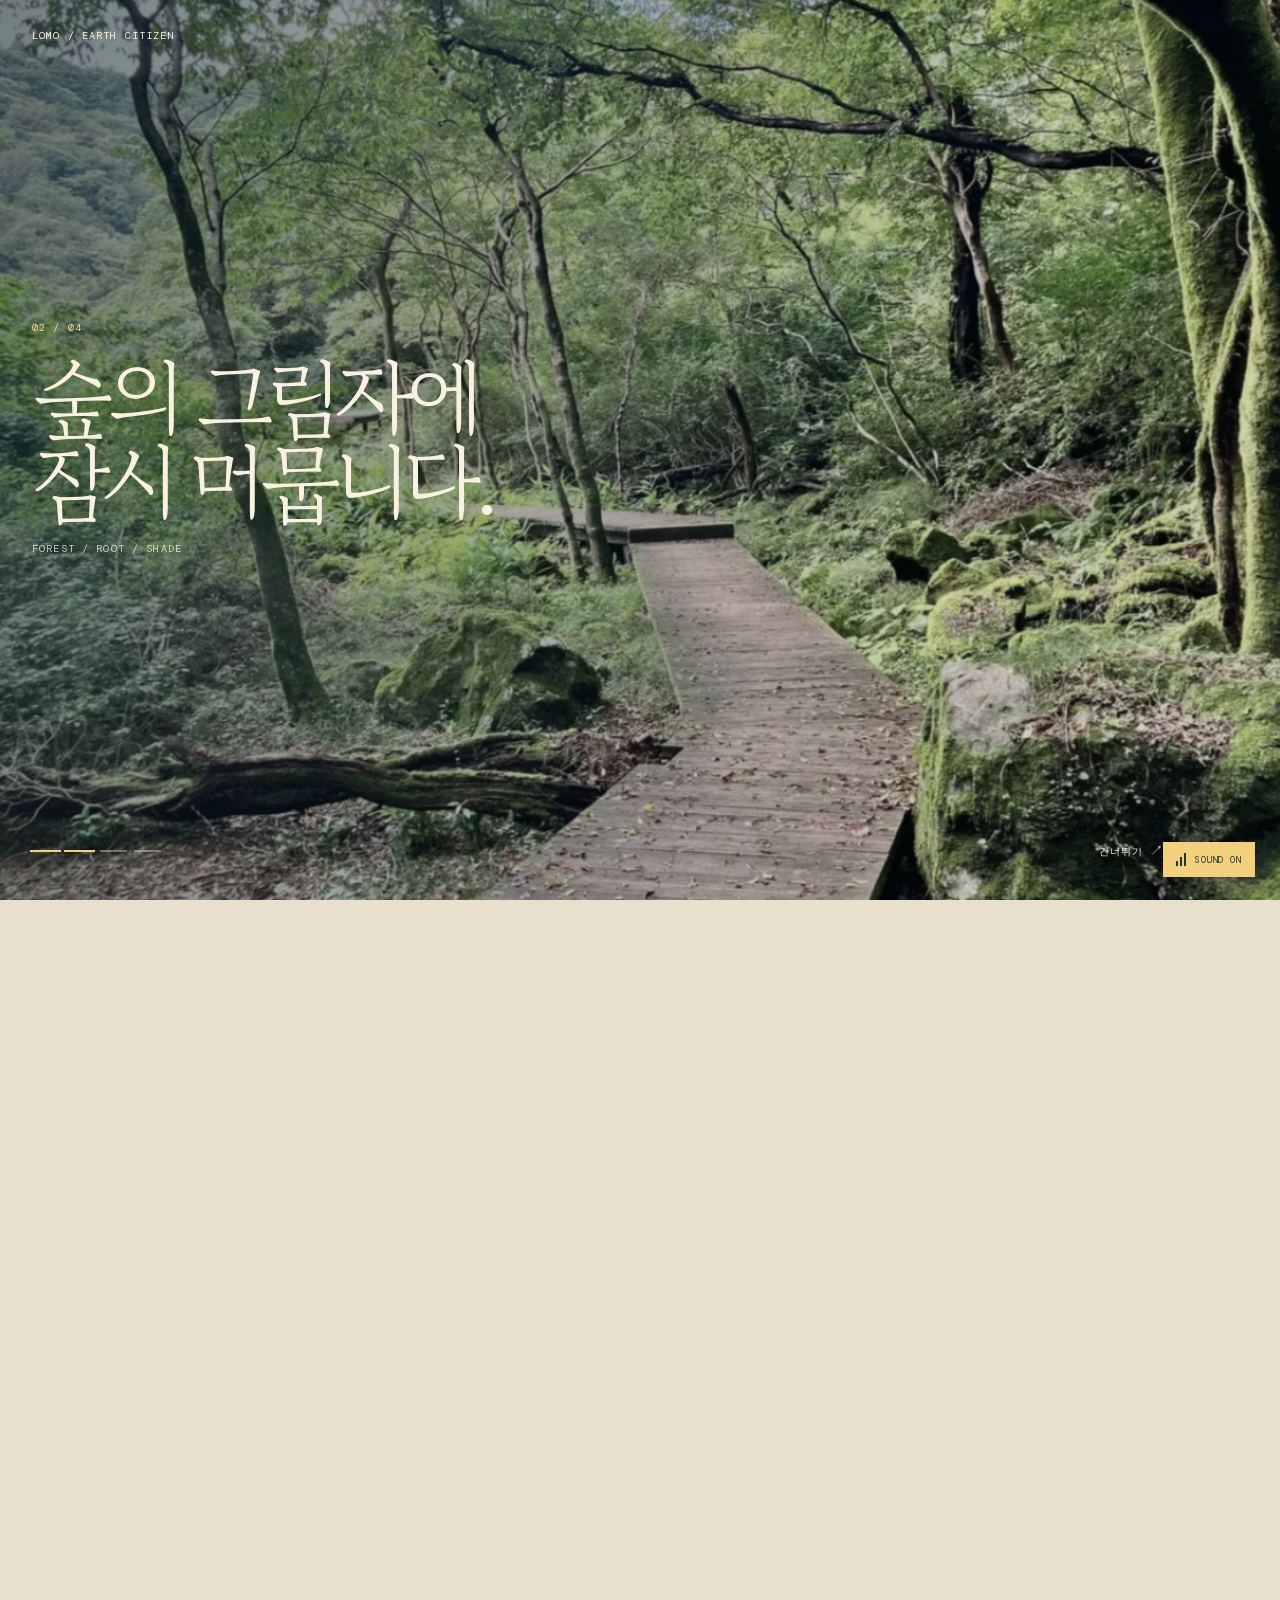
==== commit 8b5dc16c: "Eliminate intro solid color flashes with multi-layer crossfading and optimized preloaded assets" ====
--- a/index.html
+++ b/index.html
@@ -97,6 +97,10 @@
     </script>
 <link href="styles.min.css" rel="stylesheet"/>
 <link as="font" crossorigin="" href="fonts/gowun-batang-400.woff2" rel="preload" type="font/woff2"/>
+<link as="image" fetchpriority="high" href="images/intro-sea.webp" rel="preload" type="image/webp"/>
+<link as="image" href="images/intro-forest.webp" rel="preload" type="image/webp"/>
+<link as="image" href="images/intro-desert.webp" rel="preload" type="image/webp"/>
+<link as="image" href="images/intro-moss.webp" rel="preload" type="image/webp"/>
 <link as="image" fetchpriority="high" href="images/hero-earth.webp" imagesizes="(max-width: 600px) 88vw, 390px" imagesrcset="images/hero-earth-400.webp 400w, images/hero-earth.webp 1200w" rel="preload" type="image/webp"/>
 <link href="data:image/svg+xml,%3Csvg xmlns='http://www.w3.org/2000/svg' viewBox='0 0 64 64'%3E%3Crect width='64' height='64' rx='12' fill='%23123f3d'/%3E%3Cpath d='M43 12C27 8 14 19 14 33c0 14 14 23 27 16 8-4 9-17 1-23-5-4-13-1-13 6 0 5 5 8 9 5' fill='none' stroke='%23e8e0cd' stroke-width='4.5' stroke-linecap='round'/%3E%3C/svg%3E" rel="icon"/>
 <title>Jikoo On · Earth Citizen | 여행하며 살아보고 만드는 기록</title>
@@ -108,7 +112,12 @@
       Replace only image URLs in styles.css when using personal photographs.
     -->
 <div aria-hidden="true" class="ecosystem-intro" data-theme="sea" hidden="" id="ecosystem-intro">
-<div aria-hidden="true" class="intro-landscape"></div>
+<div aria-hidden="true" class="intro-landscapes">
+  <div class="intro-landscape intro-landscape--sea is-active" data-theme="sea"></div>
+  <div class="intro-landscape intro-landscape--forest" data-theme="forest"></div>
+  <div class="intro-landscape intro-landscape--desert" data-theme="desert"></div>
+  <div class="intro-landscape intro-landscape--moss" data-theme="moss"></div>
+</div>
 <div aria-hidden="true" class="intro-shade"></div>
 <div class="intro-content">
 <p class="intro-brand">LOMO / EARTH CITIZEN</p>
@@ -118,7 +127,7 @@
 <p class="intro-english">SEA / SALT / TIDE</p>
 </div>
 <div class="intro-footer">
-<div aria-hidden="true" class="intro-progress"><i></i><i></i><i></i><i></i></div>
+<div aria-hidden="true" class="intro-progress"><i class="is-active"></i><i></i><i></i><i></i></div>
 <button class="intro-skip" data-i18n-html="intro.skip" type="button">건너뛰기 <span>↗</span></button>
 </div>
 </div>
--- a/styles.min.css
+++ b/styles.min.css
@@ -1 +1 @@
-@font-face{font-family:"DM Mono";font-style:normal;font-weight:400;font-display:swap;src:url("fonts/dm-mono-400.woff2") format("woff2")}@font-face{font-family:"DM Mono";font-style:normal;font-weight:500;font-display:swap;src:url("fonts/dm-mono-500.woff2") format("woff2")}@font-face{font-family:"Gowun Batang";font-style:normal;font-weight:400;font-display:swap;src:url("fonts/gowun-batang-400.woff2") format("woff2")}@font-face{font-family:"Gowun Batang";font-style:normal;font-weight:700;font-display:swap;src:url("fonts/gowun-batang-700.woff2") format("woff2")}@font-face{font-family:"Noto Serif KR";font-style:normal;font-weight:400;font-display:swap;src:url("fonts/noto-serif-kr-400.woff2") format("woff2")}@font-face{font-family:"Noto Serif KR";font-style:normal;font-weight:500;font-display:swap;src:url("fonts/noto-serif-kr-500.woff2") format("woff2")}@font-face{font-family:"Noto Serif KR";font-style:normal;font-weight:600;font-display:swap;src:url("fonts/noto-serif-kr-600.woff2") format("woff2")}html[data-lang="en"] body:not(.i18n-ready){visibility:hidden}:root{--paper:#e8e0cd;--paper-light:#f6f0e4;--ink:#123f3d;--ink-soft:#55716c;--teal:#145c61;--forest:#42634b;--desert:#bd8134;--moss:#638569;--saffron:#c77c2d;--line:rgba(18,63,61,0.22);--serif:"Noto Serif KR",serif;--display:"Gowun Batang",serif;--mono:"DM Mono",monospace;--ease:cubic-bezier(0.23,1,0.32,1)}*{box-sizing:border-box}html{scroll-behavior:smooth}html,body{overflow-x:hidden;max-width:100%}body{margin:0;background:var(--paper);color:var(--ink);font-family:var(--serif)}body.intro-active{overflow:hidden}a{color:inherit;text-decoration:none;-webkit-tap-highlight-color:transparent}button{font:inherit;-webkit-tap-highlight-color:transparent}img{max-width:100%}.intro-pending .site-shell,body.intro-active .site-shell{opacity:0;visibility:hidden;pointer-events:none}.site-shell{position:relative;min-height:100vh;overflow-x:hidden;background:radial-gradient(circle at 84% 2%,#f8e7be 0,transparent 25rem),linear-gradient(113deg,#e8e0cd 0%,#f5efe4 50%,#ded4bd 100%);transition:opacity .4s var(--ease),visibility .4s var(--ease)}.sound-toggle{position:fixed;z-index:56;right:25px;bottom:23px;display:inline-flex;align-items:center;gap:9px;border:1px solid var(--ink);padding:10px 12px;color:var(--ink);background:rgba(246,240,228,.94);box-shadow:4px 5px 0 rgba(18,63,61,.15);font:.56rem var(--mono);letter-spacing:.1em;cursor:pointer;transition:transform .18s var(--ease),background .25s var(--ease),color .25s var(--ease),border-color .25s var(--ease)}.sound-toggle:hover{transform:translate(-2px,-2px);box-shadow:6px 7px 0 rgba(18,63,61,.18)}.sound-toggle:active{transform:scale(.97)}.sound-toggle:focus-visible{outline:2px solid var(--saffron);outline-offset:3px}.sound-toggle[aria-pressed="true"]{color:#f8f0df;border-color:var(--teal);background:var(--teal)}.sound-glyph{display:flex;align-items:end;gap:2px;height:13px}.sound-glyph i{display:block;width:2px;height:5px;background:currentColor}.sound-glyph i:nth-child(2){height:9px}.sound-glyph i:nth-child(3){height:13px}.sound-toggle[aria-pressed="true"] .sound-glyph i{animation:sound-pulse .8s ease-in-out infinite alternate}.sound-toggle[aria-pressed="true"] .sound-glyph i:nth-child(2){animation-delay:.14s}.sound-toggle[aria-pressed="true"] .sound-glyph i:nth-child(3){animation-delay:.27s}.intro-pending .sound-toggle{color:#f9f2e1;border-color:rgba(249,242,225,.65);background:rgba(8,32,30,.3);box-shadow:none}.intro-pending .sound-toggle[aria-pressed="true"]{border-color:#f3d07e;color:#1c3630;background:#f3d07e}.ecosystem-intro{position:fixed;z-index:40;inset:0;display:grid;place-items:stretch;overflow:hidden;color:#f9f2e1;background:#155b63;opacity:0;visibility:hidden;transition:opacity .45s var(--ease),visibility .45s var(--ease),background .55s var(--ease)}.ecosystem-intro[hidden]{display:none}.intro-pending .ecosystem-intro{opacity:1;visibility:visible}.ecosystem-intro[data-state="leaving"]{opacity:0;visibility:hidden}.intro-landscape,.intro-shade{position:absolute;inset:-4%}.intro-landscape{background:center/cover no-repeat;transform:scale(1.08);transition:transform .78s var(--ease),filter .55s var(--ease);animation:intro-breathe 4.1s ease-in-out infinite alternate}.intro-shade{background:linear-gradient(110deg,rgba(7,31,31,.64),rgba(7,31,31,.1) 68%);transition:background .55s var(--ease)}.ecosystem-intro[data-theme="sea"]{background:#155b63}.ecosystem-intro[data-theme="sea"] .intro-landscape{background-image:url("images/sea.webp");filter:saturate(.9)}.ecosystem-intro[data-theme="forest"]{background:#42634b}.ecosystem-intro[data-theme="forest"] .intro-landscape{background-image:url("images/forest.webp");filter:saturate(.72)}.ecosystem-intro[data-theme="desert"]{background:#b97732}.ecosystem-intro[data-theme="desert"] .intro-landscape{background-image:url("images/desert-wide.webp");filter:saturate(.78)}.ecosystem-intro[data-theme="moss"]{background:#5e8069}.ecosystem-intro[data-theme="moss"] .intro-landscape{background-image:url("images/moss.webp");filter:saturate(.72)}.ecosystem-intro[data-theme="desert"] .intro-shade{background:linear-gradient(110deg,rgba(74,41,13,.62),rgba(74,41,13,.08) 70%)}.ecosystem-intro[data-theme="moss"] .intro-shade{background:linear-gradient(110deg,rgba(14,45,35,.66),rgba(14,45,35,.1) 67%)}.intro-content{position:relative;z-index:1;display:grid;grid-template-rows:auto 1fr auto;width:min(1360px,calc(100% - 64px));min-height:100dvh;height:100dvh;margin:0 auto;padding:29px 0 32px;box-sizing:border-box}.intro-brand,.intro-number,.intro-english,.intro-skip{font-family:var(--mono);letter-spacing:.11em}.intro-brand{margin:0;font-size:.64rem}.intro-center{align-self:center;max-width:720px}.intro-number{display:block;margin-bottom:21px;color:#ead798;font-size:.65rem}.intro-korean{margin:0;font:400 clamp(3.1rem,6.8vw,7rem)/.96 var(--display);letter-spacing:-.09em;text-shadow:0 2px 24px rgba(0,0,0,.2)}.intro-english{margin:20px 0 0;color:rgba(249,242,225,.8);font-size:.65rem}.intro-footer{display:flex;align-items:center;justify-content:space-between;padding-right:clamp(16px,8vw,84px)}.intro-progress{display:flex;gap:7px}.intro-progress i{display:block;width:27px;height:2px;background:rgba(249,242,225,.38);transition:background .25s var(--ease),transform .25s var(--ease)}.intro-progress i.is-active{background:#f3d07e;transform:scaleX(1.15)}.intro-skip{border:0;padding:8px 0;color:#f9f2e1;background:transparent;font-size:.61rem;cursor:pointer}.intro-skip span{color:#f3d07e;font-size:.8rem}.intro-skip:focus-visible{outline:2px solid #f3d07e;outline-offset:5px}.site-shell::before{position:fixed;inset:0;z-index:0;pointer-events:none;content:"";opacity:.13;background-image:url("data:image/svg+xml,%3Csvg viewBox='0 0 240 240' xmlns='http://www.w3.org/2000/svg'%3E%3Cfilter id='n'%3E%3CfeTurbulence type='fractalNoise' baseFrequency='.82' numOctaves='4' stitchTiles='stitch'/%3E%3C/filter%3E%3Crect width='100%25' height='100%25' filter='url(%23n)' opacity='.25'/%3E%3C/svg%3E")}.wrap{position:relative;z-index:1;width:min(1360px,calc(100% - 64px));margin-inline:auto}.site-header{display:flex;align-items:center;justify-content:space-between;width:100%;padding:27px 0 23px;border-bottom:1px solid var(--line)}.header-tools{display:flex;align-items:center;gap:24px;flex-shrink:0}.language-switcher{display:inline-flex;align-items:center;gap:7px;color:var(--ink-soft);font:.56rem var(--mono);letter-spacing:.08em;white-space:nowrap}.language-switcher a{border-bottom:1px solid transparent;padding:3px 0;color:inherit;font:inherit;letter-spacing:inherit;cursor:pointer}.language-switcher a:hover,.language-switcher a:focus-visible,.language-switcher a[aria-current="page"]{border-color:var(--saffron);color:var(--ink)}.language-switcher a:focus-visible{outline:2px solid var(--saffron);outline-offset:3px}.brand{display:flex;align-items:center;gap:11px;flex-shrink:0}.brand-mark{width:36px;color:var(--teal)}.brand span{display:grid;gap:3px}.brand b,.brand em,.header-climates,.meta-line,.section-heading>p,.climate-index,.route-top,.route-copy small,.waypoint-number,.waypoint-title small,.house-copy small,.site-footer{font-family:var(--mono)}.brand b{font-size:.72rem;letter-spacing:.13em}.brand em{color:var(--ink-soft);font-size:.5rem;font-style:normal;letter-spacing:.08em}.header-climates{margin:0;color:var(--ink-soft);font-size:.63rem;letter-spacing:.09em}.hero,.hero-new{display:grid;grid-template-columns:minmax(0,1.25fr) minmax(280px,390px);align-items:center;gap:clamp(28px,5vw,84px);padding:clamp(54px,8vw,108px) 0 clamp(64px,9vw,120px)}.hero-copy{display:flex;flex-direction:column;min-width:0}.hero h1,.hero-new h1,h1{margin:18px 0 0;max-width:780px;font:400 clamp(2.2rem,4.4vw,4.6rem)/1.08 var(--display);letter-spacing:-.07em;word-break:keep-all;overflow-wrap:break-word}.hero h1 i,.hero-new h1 i,h1 i{color:var(--teal);font-style:normal}.hero-lead{max-width:650px;margin:20px 0 0;color:#47635e;font-size:1rem;line-height:1.85;word-break:keep-all}.hero-lead-secondary{margin-top:4px}.hero-actions{display:flex;flex-wrap:wrap;gap:12px;margin-top:26px}.hero-meta-bar{display:flex;flex-direction:column;gap:12px;margin-top:26px;padding-top:20px;border-top:1px solid var(--line)}.hero-meta-bar .geo-line{margin:0;color:var(--ink-soft);font-size:.54rem;letter-spacing:.12em;line-height:1.6}.hero-meta-bar .origin-quote,.origin-quote{margin:0;font:400 clamp(1.2rem,2vw,1.75rem)/1.35 var(--display);letter-spacing:-.06em;color:var(--ink);word-break:keep-all}.hero-meta-bar .origin-quote strong,.origin-quote strong{color:var(--teal);font-weight:400}.hero-polaroid{position:relative;margin:0;padding:11px 11px 0;background:var(--paper-light);box-shadow:12px 15px 0 rgba(20,92,97,.13);transform:rotate(2deg)}.hero-polaroid img{display:block;width:100%;aspect-ratio:.87;object-fit:cover;filter:saturate(.75) contrast(.98)}.hero-polaroid figcaption{display:flex;justify-content:space-between;padding:10px 2px 8px;color:var(--ink-soft);font:.5rem var(--mono);letter-spacing:.08em}.biome-strip{display:grid;grid-template-columns:repeat(4,1fr);margin:0 -11px;color:#f7f0df;font:.4rem var(--mono);letter-spacing:.04em;text-align:center}.biome-strip span{padding:8px 2px;white-space:nowrap}.sea{background:var(--teal)}.forest{background:var(--forest)}.desert{background:var(--desert)}.moss{background:var(--moss)}.north{position:absolute;top:-27px;right:12px;display:grid;place-items:center;width:50px;height:50px;border:1px solid var(--teal);border-radius:50%;background:var(--paper-light);color:var(--teal);font:.58rem var(--mono)}.north b{position:absolute;top:7px;z-index:1;font:500 .58rem var(--mono);letter-spacing:.08em}.north svg{width:31px;height:31px;margin-top:8px}.waypoints{padding-bottom:clamp(98px,12vw,165px);content-visibility:auto;contain-intrinsic-size:1200px}.section-heading{margin-left:80px;margin-bottom:27px}.section-heading>p{margin:0 0 12px;color:var(--saffron);font-size:.59rem;letter-spacing:.14em}h2{margin:0;font:400 clamp(2.55rem,5vw,4.5rem)/1 var(--display);letter-spacing:-.09em}.section-heading>span{display:block;margin-top:17px;color:var(--ink-soft);font-size:.87rem}.climate-index{display:grid;grid-template-columns:repeat(4,1fr);margin:0 0 27px 80px;border-top:1px solid var(--line);border-bottom:1px solid var(--line)}.climate-index span{display:flex;align-items:center;gap:7px;padding:10px 8px;color:var(--ink-soft);font-size:.52rem;letter-spacing:.06em}.climate-index span+span{border-left:1px solid var(--line)}.citizen-spectrum{display:flex;align-items:center;gap:12px;margin:0 0 31px;padding:11px 0;border-top:1px solid var(--line);border-bottom:1px solid var(--line);color:var(--ink-soft);font:.52rem var(--mono);letter-spacing:.12em}.citizen-spectrum i{width:18px;height:1px;background:var(--saffron);opacity:.75}.dot{width:7px;height:7px;border-radius:50%}.sea-dot{background:var(--teal)}.forest-dot{background:var(--forest)}.desert-dot{background:var(--desert)}.moss-dot{background:var(--moss)}.feature-route{display:block;overflow:hidden;color:#f8f0df;background:var(--ink);box-shadow:11px 12px 0 rgba(18,63,61,.17);transition:transform .22s var(--ease),box-shadow .22s var(--ease)}.feature-route:hover,.house-route:hover{box-shadow:15px 17px 0 rgba(18,63,61,.2);transform:translate(-4px,-4px)}.feature-route:focus-visible,.brand:focus-visible,.site-footer>a:focus-visible{outline:2px solid var(--saffron);outline-offset:4px}.feature-route:active,.waypoint:active,.house-route:active{transform:scale(.985)}.route-top{display:flex;justify-content:space-between;padding:17px 22px;border-bottom:1px solid rgba(248,240,223,.25);font-size:.57rem;letter-spacing:.1em}.route-top span:last-child{color:#e3aa4f}.route-content{display:grid;grid-template-columns:1.18fr .82fr;min-height:330px}.route-copy{align-self:center;padding:clamp(36px,5vw,67px)}.compass{display:grid;place-items:center;width:42px;height:42px;border:1px solid rgba(248,240,223,.55);border-radius:50%;font-size:1.05rem}.route-copy small{display:block;margin-top:21px;color:#e2ab50;font-size:.55rem;letter-spacing:.1em}.route-copy h3,.house-copy h3{margin:13px 0 16px;font:400 clamp(2.4rem,4.3vw,4.5rem)/.85 var(--display);letter-spacing:-.07em}.route-copy p{margin:0;color:#cad8cd;font-size:.88rem;line-height:1.85}.route-copy b{display:inline-block;margin-top:28px;padding-bottom:5px;border-bottom:1px solid #e2ab50;color:#e2ab50;font-size:.71rem;font-weight:400}.route-image{display:block;width:100%;min-height:260px;object-fit:cover;object-position:center;filter:saturate(.74)}.link-list{margin-top:27px;border-top:1px solid var(--line)}.waypoint{position:relative;isolation:isolate;display:grid;grid-template-columns:50px 48px minmax(180px,1.15fr) 108px minmax(150px,1fr) 36px;align-items:center;min-height:148px;gap:12px;padding:21px 8px;overflow:hidden;border-bottom:1px solid var(--line);transition:padding .22s var(--ease),color .22s var(--ease)}.waypoint::before{position:absolute;z-index:-1;inset:0;content:"";opacity:0;background:var(--biome-wash);transition:opacity .3s var(--ease)}.waypoint>*{position:relative;z-index:1}.waypoint:hover::before,.waypoint:focus-visible::before{opacity:1}.waypoint:hover{padding-right:21px;padding-left:18px}.waypoint:focus-visible{outline:2px solid var(--saffron);outline-offset:-2px}.waypoint-number{align-self:start;padding-top:4px;color:var(--saffron);font-size:.62rem}.waypoint-icon{display:grid;place-items:center;width:38px;height:38px;border:1px solid currentColor;border-radius:50%;font-size:1.1rem}.sea-waypoint{--biome-wash:linear-gradient(90deg,rgba(20,92,97,.17),rgba(210,236,229,.46));color:var(--teal)}.forest-waypoint{--biome-wash:linear-gradient(90deg,rgba(66,99,75,.18),rgba(224,234,212,.5));color:var(--forest)}.desert-waypoint{--biome-wash:linear-gradient(90deg,rgba(189,129,52,.2),rgba(250,233,194,.54));color:#8e6627}.waypoint-title{display:grid;gap:2px}.waypoint-title small{color:currentColor;font-size:.51rem;letter-spacing:.08em;opacity:.78}.waypoint-title b{font:400 clamp(1.65rem,2.5vw,2.3rem)/1 var(--display);letter-spacing:-.07em}.waypoint-title em{color:#4b6761;font-size:.75rem;font-style:normal}.waypoint-photo{display:block;width:108px;height:82px;object-fit:cover;object-position:center;filter:saturate(.65) contrast(.95);box-shadow:4px 5px 0 rgba(18,63,61,.12);transform:translateX(4px);transition:filter .28s var(--ease),transform .28s var(--ease),box-shadow .28s var(--ease)}.waypoint:hover .waypoint-photo,.waypoint:focus-visible .waypoint-photo{filter:saturate(1) contrast(1.03);box-shadow:7px 8px 0 rgba(18,63,61,.16);transform:translateX(0) scale(1.04)}.waypoint-note{max-width:175px;color:#55716c;font-size:.81rem;line-height:1.65;word-break:keep-all}.waypoint-arrow{justify-self:end;color:var(--saffron);font-size:1.25rem;transition:transform .18s var(--ease)}.waypoint:hover .waypoint-arrow{transform:translate(4px,-4px)}.house-route{width:100%;border:0;display:grid;grid-template-columns:220px 1fr 64px;align-items:center;gap:27px;margin-top:39px;padding:14px;color:var(--paper-light);background:#315a4d;box-shadow:10px 10px 0 rgba(49,90,77,.17);text-align:left;cursor:pointer;transition:transform .22s var(--ease),box-shadow .22s var(--ease),background .22s var(--ease)}.house-route:hover,.house-route:focus-visible{background:#244d42}.house-route:focus-visible{outline:2px solid var(--saffron);outline-offset:3px}.house-photo{display:block;width:100%;height:175px;object-fit:cover;object-position:center;filter:saturate(.76);transition:transform .35s var(--ease),filter .35s var(--ease)}.house-route:hover .house-photo,.house-route:focus-visible .house-photo{filter:saturate(1);transform:scale(1.025)}.house-copy small{color:#d9d19e;font:.56rem var(--mono);letter-spacing:.1em}.house-copy h3{margin:16px 0 10px;font-size:clamp(2rem,3.4vw,3.25rem)}.house-copy p{margin:0;color:#d5e0d4;font-size:.84rem;line-height:1.8}.house-arrow{justify-self:end;padding-right:12px;color:#e3aa4f;font:.57rem var(--mono);letter-spacing:.08em}.modal-backdrop{position:fixed;z-index:20;inset:0;display:grid;place-items:center;padding:24px;background:rgba(11,36,34,.67);opacity:0;backdrop-filter:blur(0);transition:opacity .26s var(--ease),backdrop-filter .26s var(--ease)}.modal-backdrop[data-state="open"]{opacity:1;backdrop-filter:blur(7px)}.modal-backdrop[hidden]{display:none}.modal-open{overflow:hidden}.house-modal{position:relative;display:grid;grid-template-columns:minmax(260px,.78fr) minmax(0,1.02fr);width:min(950px,100%);max-height:min(760px,calc(100vh - 48px));overflow:auto;color:var(--ink);background:var(--paper-light);box-shadow:16px 18px 0 rgba(0,0,0,.2);opacity:0;transform:translateY(16px) scale(.985);transition:opacity .3s var(--ease),transform .3s var(--ease)}.modal-backdrop[data-state="open"] .house-modal{opacity:1;transform:translateY(0) scale(1)}.modal-close{position:absolute;z-index:2;top:15px;right:16px;display:flex;align-items:center;gap:7px;border:0;border-bottom:1px solid var(--ink);padding:4px 0;color:var(--ink);background:transparent;font:.62rem var(--mono);letter-spacing:.08em;cursor:pointer}.modal-close span{font:1.25rem/1 var(--display)}.modal-close:focus-visible{outline:2px solid var(--saffron);outline-offset:4px}.modal-image{display:block;width:100%;min-height:590px;object-fit:cover;object-position:center;filter:saturate(.75)}.modal-content{align-self:center;padding:clamp(42px,6vw,73px) clamp(28px,6vw,70px)}.modal-kicker{margin:0 0 14px;color:var(--saffron);font:.58rem var(--mono);letter-spacing:.12em}.modal-content h2{font-size:clamp(2.45rem,4.5vw,4.2rem)}.modal-content h2 i{color:var(--teal);font-style:normal}.modal-lead{margin:27px 0 15px;color:var(--ink);font-size:1rem;line-height:1.85;word-break:keep-all}.modal-body{margin:0;color:var(--ink-soft);font-size:.87rem;line-height:1.9;word-break:keep-all}.modal-biomes{display:grid;grid-template-columns:repeat(2,1fr);margin:30px 0;border:1px solid var(--line)}.modal-biomes span{padding:13px 11px;color:#f9f2e1;font:.58rem/1.5 var(--mono);letter-spacing:.07em}.modal-biomes b{color:inherit;font:.74rem var(--serif);letter-spacing:0}.modal-outbound{display:inline-block;padding-bottom:5px;border-bottom:1px solid var(--saffron);color:var(--saffron);font-size:.78rem}.site-footer{content-visibility:auto;contain-intrinsic-size:140px;display:grid;grid-template-columns:1fr auto 1fr;align-items:end;padding:30px 0 34px;border-top:1px solid var(--line);color:var(--ink-soft);font-size:.57rem;letter-spacing:.08em}.specimen-tray p{margin:0 0 9px;color:var(--teal);font-size:.54rem}.specimen-tray span{display:inline-grid;place-items:center;width:33px;height:18px;margin-right:4px;color:var(--ink);font-size:.43rem}.salt{border:1px solid #9eb8b2;background:#e8f1e6}.sap{border:1px solid #5c734d;background:#a6b77b}.sand{border:1px solid #b89151;background:#e9c983}.moss-specimen{border:1px solid #315a4d;background:#79967d}.site-footer>p{margin:0}.site-footer>a{justify-self:end;border-bottom:1px solid transparent}.site-footer>a:hover{border-color:var(--saffron)}.contour{position:absolute;z-index:0;width:48vw;height:46vw;min-height:380px;opacity:.24;pointer-events:none;background:repeating-radial-gradient(ellipse at 20% 50%,transparent 0 17px,rgba(20,92,97,.27) 18px 19px,transparent 20px 31px);mask-image:linear-gradient(to bottom,black,transparent)}.contour--top{top:145px;right:-18vw;transform:rotate(-17deg)}.contour--bottom{right:-11vw;bottom:-21vw;transform:rotate(146deg)}@media (prefers-reduced-motion:no-preference){.hero-copy,.hero-polaroid,.waypoints{animation:rise .7s var(--ease) both}.hero-polaroid{animation-delay:.09s}.waypoints{animation-delay:.16s}.contour--top{animation:drift 18s ease-in-out infinite alternate}}@keyframes rise{from{opacity:0;transform:translateY(12px)}to{opacity:1;transform:translateY(0)}}@keyframes drift{to{transform:translate(-9px,5px) rotate(-17deg)}}@keyframes intro-breathe{to{transform:scale(1.16) translate(-1.3%,.8%)}}@keyframes sound-pulse{to{transform:scaleY(.52);opacity:.62}}@media (prefers-reduced-motion:reduce){*,*::before,*::after{scroll-behavior:auto !important;animation-duration:.01ms !important;animation-iteration-count:1 !important;transition-duration:.01ms !important}.ecosystem-intro{display:none !important}}.eyebrow,.card-index,.geo-line,.story-flow,.work-tags,.empty-cta,.route-feature-copy small{font-family:var(--mono);letter-spacing:.12em}.section-block{padding-bottom:clamp(50px,7vw,90px)}.button{display:inline-flex;align-items:center;justify-content:center;min-height:44px;padding:12px 18px;border:1px solid currentColor;font:500 .61rem var(--mono);letter-spacing:.07em;transition:transform .18s var(--ease),background .2s var(--ease),color .2s var(--ease);cursor:pointer;text-decoration:none}.button:hover{transform:translate(-2px,-2px)}.button:active{transform:scale(.97)}.button:focus-visible,.config-link:focus-visible{outline:2px solid var(--saffron);outline-offset:4px}.button-primary{color:#f7f0df;background:var(--teal);border-color:var(--teal)}.button-primary:hover{background:#0f4a4e;border-color:#0f4a4e;color:#fff}.button-secondary{color:var(--ink);background:transparent}.button-secondary:hover{color:#f7f0df;background:var(--ink)}.geo-line{margin:24px 0 0;color:var(--ink-soft);font-size:.53rem;line-height:1.7}.section-heading{margin-bottom:28px}.explore-grid{display:grid;grid-template-columns:repeat(5,1fr);gap:1px;background:var(--line);border:1px solid var(--line)}.explore-card{position:relative;min-height:230px;padding:22px 18px;color:var(--ink);background:rgba(246,240,228,.54);transition:transform .22s var(--ease),color .22s var(--ease),background .22s var(--ease);overflow:hidden;text-decoration:none}.explore-card:hover,.explore-card:focus-visible{z-index:1;color:#f7f0df;transform:translateY(-5px);background:var(--ink);outline:none}.explore-card h3{max-width:180px;margin:48px 0 12px;font:400 1.5rem/1.12 var(--display);letter-spacing:-.07em}.explore-card p{margin:0;color:var(--ink-soft);font-size:.73rem;line-height:1.65}.explore-card:hover p,.explore-card:focus-visible p{color:#d5e0d4}.card-arrow{position:absolute;right:18px;bottom:17px;color:var(--saffron);font-size:1.3rem}.field-notes-grid{display:grid;grid-template-columns:repeat(3,1fr);gap:18px}.field-note{display:flex;flex-direction:column;min-height:315px;border-top:2px solid var(--teal);background:rgba(246,240,228,.55);transition:transform .22s var(--ease),box-shadow .22s var(--ease);text-decoration:none;color:inherit}.field-note:hover{transform:translateY(-5px);box-shadow:8px 10px 0 rgba(18,63,61,.12)}.field-note-image{width:100%;height:145px;object-fit:cover;filter:saturate(.72)}.field-note-copy{display:flex;flex:1;flex-direction:column;padding:17px}.field-note-meta{display:flex;justify-content:space-between;color:var(--saffron);font:.52rem var(--mono);letter-spacing:.08em}.field-note h3{margin:16px 0 8px;font:400 1.35rem/1.15 var(--display);letter-spacing:-.06em;color:var(--ink)}.field-note p{margin:0;color:var(--ink-soft);font-size:.76rem;line-height:1.65}.field-note-footer{display:flex;justify-content:space-between;margin-top:auto;padding-top:16px;color:var(--ink-soft);font:.52rem var(--mono);letter-spacing:.06em}.route-feature{display:grid;grid-template-columns:1.15fr .85fr;align-items:stretch;overflow:hidden;color:#f8f0df;background:var(--ink);box-shadow:11px 12px 0 rgba(18,63,61,.17);margin-bottom:clamp(50px,7vw,90px)}.route-feature-copy{display:flex;flex-direction:column;align-items:flex-start;justify-content:center;padding:clamp(35px,6vw,75px)}.route-feature h2{margin:18px 0 20px;font-size:clamp(2.4rem,4.2vw,4.6rem)}.route-feature h2 i,.story-section h2 i,.letter-section h2 i,.future-house h2 i{color:#e3aa4f;font-style:normal}.route-feature-copy>p:not(.eyebrow){max-width:480px;color:#cad8cd;line-height:1.9}.button-route{margin-top:22px;color:#f8f0df;border-color:#e2ab50}.button-route:hover{color:var(--ink);background:#e2ab50}.route-feature-copy small{margin-top:24px;color:#e2ab50;font-size:.55rem}.route-feature>img{width:100%;height:100%;min-height:380px;object-fit:cover;filter:saturate(.72)}.config-link[hidden]{display:none}.archive-section{border-top:1px solid var(--line);padding-top:45px}.future-house{display:grid;grid-template-columns:minmax(220px,.44fr) 1fr;align-items:stretch;overflow:hidden;background:#315a4d;box-shadow:11px 12px 0 rgba(18,63,61,.17);margin-bottom:clamp(40px,6vw,70px)}.future-house .house-photo{width:100%;height:100%;min-height:300px;object-fit:cover;filter:saturate(.76)}.future-house .house-copy{display:flex;flex-direction:column;align-items:flex-start;justify-content:center;padding:clamp(30px,5vw,55px);color:#f8f0df}.future-house .house-copy small{color:#d9d19e;font-size:.56rem}.future-house .house-copy h2{margin:14px 0 16px;font-size:clamp(2.4rem,4.2vw,4.4rem);color:#f8f0df}.future-house .house-copy p{max-width:520px;color:#d5e0d4;font-size:.88rem;line-height:1.85}.button-house{margin-top:20px;color:#f8f0df;border-color:#d9d19e;background:transparent}.button-house:hover{color:var(--ink);background:#d9d19e}@media (max-width:860px){.hero,.hero-new{grid-template-columns:minmax(0,1fr) 280px;gap:28px;padding:48px 0 72px}.hero-polaroid,.hero-new .hero-polaroid{grid-column:2;width:100%;justify-self:end;margin-top:0}.section-heading,.climate-index{margin-left:0}.explore-grid{grid-template-columns:repeat(3,1fr)}.field-notes-grid{grid-template-columns:repeat(2,1fr)}.route-feature{grid-template-columns:1fr .75fr}.route-content{grid-template-columns:1.18fr .72fr}.route-copy{padding:37px}.waypoint{grid-template-columns:40px 45px minmax(150px,1fr) 90px 38px}.waypoint-photo{width:90px;height:72px}.waypoint-note{display:none}.future-house{grid-template-columns:1fr .9fr}.house-modal{grid-template-columns:.7fr 1fr}}@media (max-width:600px){.sound-toggle{right:14px;bottom:14px;padding:9px 10px;font-size:.49rem}.intro-content{width:min(100% - 38px,540px);padding:21px 0 24px}.intro-brand{font-size:.55rem}.intro-korean{font-size:clamp(2.2rem,9.5vw,3.8rem);line-height:1.05}.intro-progress i{width:20px}.intro-footer{padding-right:80px}.wrap{width:min(100% - 38px,540px)}.site-header{padding:18px 0 16px}.header-climates{display:none}.header-tools{width:auto;justify-content:flex-end}.language-switcher{font-size:.53rem}.hero,.hero-new{grid-template-columns:1fr;padding:36px 0 58px;gap:24px}.hero h1,.hero-new h1,h1{margin-top:14px;font-size:clamp(1.65rem,6.8vw,2.35rem);line-height:1.18;word-break:keep-all;overflow-wrap:break-word}.hero-lead{font-size:.9rem;line-height:1.8;margin-top:14px}.hero-actions{display:grid;grid-template-columns:1fr;gap:9px;margin-top:20px}.button{width:100%;font-size:.56rem}.hero-meta-bar{margin-top:20px;padding-top:16px;gap:10px}.geo-line{font-size:.43rem}.hero-meta-bar .origin-quote,.origin-quote{font-size:1.2rem}.hero-polaroid,.hero-new .hero-polaroid{grid-column:1;order:2;width:min(92%,340px);justify-self:center;margin-top:0}.biome-strip{font-size:.32rem}.section-heading{margin-left:0;margin-bottom:25px}.section-heading>span{font-size:.8rem;line-height:1.6}h2{font-size:clamp(2rem,7vw,2.75rem)}.climate-index{grid-template-columns:repeat(2,1fr);margin:0 0 20px}.climate-index span{padding:9px 5px;font-size:.45rem}.climate-index span:nth-child(3){border-left:0;border-top:1px solid var(--line)}.climate-index span:nth-child(4){border-top:1px solid var(--line)}.citizen-spectrum{flex-wrap:wrap;gap:8px;margin-bottom:24px;font-size:.46rem}.citizen-spectrum i{width:10px}.explore-grid,.field-notes-grid{grid-template-columns:1fr}.explore-card{min-height:160px}.explore-card h3{margin-top:32px}.field-note{min-height:280px}.route-feature{grid-template-columns:1fr;margin-bottom:65px}.route-feature>img{min-height:190px;max-height:230px;order:-1}.route-feature h2{font-size:2.3rem}.route-content{grid-template-columns:1fr}.route-copy{padding:36px 25px 31px}.route-copy h3{font-size:2.4rem}.route-image{min-height:135px}.route-top{padding:15px;font-size:.46rem}.waypoint{grid-template-columns:27px 39px minmax(0,1fr) 62px 21px;min-height:124px;gap:7px;padding:19px 0}.waypoint:hover{padding-inline:7px}.waypoint-title b{font-size:1.45rem}.waypoint-title em{font-size:.61rem}.waypoint-title small{font-size:.42rem}.waypoint-photo{width:60px;height:69px}.future-house{grid-template-columns:1fr}.future-house .house-photo{min-height:180px;max-height:220px;order:-1}.future-house .house-copy{padding:32px 24px}.future-house .house-copy h2{font-size:clamp(1.9rem,6.5vw,2.4rem)}.house-route{grid-template-columns:1fr 46px;gap:10px;padding:10px}.house-photo{grid-column:1/-1;height:155px}.house-copy{grid-column:1;padding:9px 7px 12px}.house-copy h3{font-size:2.2rem}.house-copy p{font-size:.75rem}.house-arrow{grid-column:2;grid-row:2;padding-right:7px}.site-footer{grid-template-columns:1fr;gap:15px;padding-top:23px}.site-footer>a{justify-self:start}.contour--top{top:315px;width:110vw;right:-55vw}.modal-backdrop{padding:13px}.house-modal{grid-template-columns:1fr;max-height:calc(100vh - 26px)}.modal-image{min-height:180px}.modal-content{padding:35px 24px 37px}.modal-content h2{font-size:2.3rem}.modal-lead{margin-top:20px;font-size:.92rem}.modal-body{font-size:.81rem}.modal-close{top:12px;right:14px}.modal-biomes{margin:24px 0}}+@font-face{font-family:"DM Mono";font-style:normal;font-weight:400;font-display:swap;src:url("fonts/dm-mono-400.woff2") format("woff2")}@font-face{font-family:"DM Mono";font-style:normal;font-weight:500;font-display:swap;src:url("fonts/dm-mono-500.woff2") format("woff2")}@font-face{font-family:"Gowun Batang";font-style:normal;font-weight:400;font-display:swap;src:url("fonts/gowun-batang-400.woff2") format("woff2")}@font-face{font-family:"Gowun Batang";font-style:normal;font-weight:700;font-display:swap;src:url("fonts/gowun-batang-700.woff2") format("woff2")}@font-face{font-family:"Noto Serif KR";font-style:normal;font-weight:400;font-display:swap;src:url("fonts/noto-serif-kr-400.woff2") format("woff2")}@font-face{font-family:"Noto Serif KR";font-style:normal;font-weight:500;font-display:swap;src:url("fonts/noto-serif-kr-500.woff2") format("woff2")}@font-face{font-family:"Noto Serif KR";font-style:normal;font-weight:600;font-display:swap;src:url("fonts/noto-serif-kr-600.woff2") format("woff2")}html[data-lang="en"] body:not(.i18n-ready){visibility:hidden}:root{--paper:#e8e0cd;--paper-light:#f6f0e4;--ink:#123f3d;--ink-soft:#55716c;--teal:#145c61;--forest:#42634b;--desert:#bd8134;--moss:#638569;--saffron:#c77c2d;--line:rgba(18,63,61,0.22);--serif:"Noto Serif KR",serif;--display:"Gowun Batang",serif;--mono:"DM Mono",monospace;--ease:cubic-bezier(0.23,1,0.32,1)}*{box-sizing:border-box}html{scroll-behavior:smooth}html,body{overflow-x:hidden;max-width:100%}body{margin:0;background:var(--paper);color:var(--ink);font-family:var(--serif)}body.intro-active{overflow:hidden}a{color:inherit;text-decoration:none;-webkit-tap-highlight-color:transparent}button{font:inherit;-webkit-tap-highlight-color:transparent}img{max-width:100%}.intro-pending .site-shell,body.intro-active .site-shell{opacity:0;visibility:hidden;pointer-events:none}.site-shell{position:relative;min-height:100vh;overflow-x:hidden;background:radial-gradient(circle at 84% 2%,#f8e7be 0,transparent 25rem),linear-gradient(113deg,#e8e0cd 0%,#f5efe4 50%,#ded4bd 100%);transition:opacity .4s var(--ease),visibility .4s var(--ease)}.sound-toggle{position:fixed;z-index:56;right:25px;bottom:23px;display:inline-flex;align-items:center;gap:9px;border:1px solid var(--ink);padding:10px 12px;color:var(--ink);background:rgba(246,240,228,.94);box-shadow:4px 5px 0 rgba(18,63,61,.15);font:.56rem var(--mono);letter-spacing:.1em;cursor:pointer;transition:transform .18s var(--ease),background .25s var(--ease),color .25s var(--ease),border-color .25s var(--ease)}.sound-toggle:hover{transform:translate(-2px,-2px);box-shadow:6px 7px 0 rgba(18,63,61,.18)}.sound-toggle:active{transform:scale(.97)}.sound-toggle:focus-visible{outline:2px solid var(--saffron);outline-offset:3px}.sound-toggle[aria-pressed="true"]{color:#f8f0df;border-color:var(--teal);background:var(--teal)}.sound-glyph{display:flex;align-items:end;gap:2px;height:13px}.sound-glyph i{display:block;width:2px;height:5px;background:currentColor}.sound-glyph i:nth-child(2){height:9px}.sound-glyph i:nth-child(3){height:13px}.sound-toggle[aria-pressed="true"] .sound-glyph i{animation:sound-pulse .8s ease-in-out infinite alternate}.sound-toggle[aria-pressed="true"] .sound-glyph i:nth-child(2){animation-delay:.14s}.sound-toggle[aria-pressed="true"] .sound-glyph i:nth-child(3){animation-delay:.27s}.intro-pending .sound-toggle{color:#f9f2e1;border-color:rgba(249,242,225,.65);background:rgba(8,32,30,.3);box-shadow:none}.intro-pending .sound-toggle[aria-pressed="true"]{border-color:#f3d07e;color:#1c3630;background:#f3d07e}.ecosystem-intro{position:fixed;z-index:40;inset:0;display:grid;place-items:stretch;overflow:hidden;color:#f9f2e1;background:#0d2829;opacity:0;visibility:hidden;transition:opacity .65s var(--ease),visibility .65s var(--ease)}.ecosystem-intro[hidden]{display:none}.intro-pending .ecosystem-intro{opacity:1;visibility:visible}.ecosystem-intro[data-state="leaving"]{opacity:0;visibility:hidden;pointer-events:none;transition:opacity .65s ease-out,visibility .65s ease-out}.intro-landscapes{position:absolute;inset:-4%;overflow:hidden}.intro-landscape{position:absolute;inset:0;background-position:center;background-size:cover;background-repeat:no-repeat;opacity:0;transform:scale(1.06);transition:opacity .85s ease-in-out,transform 5s ease-out;pointer-events:none;will-change:opacity,transform}.intro-landscape.is-active{opacity:1;transform:scale(1.01)}.intro-landscape--sea{background-image:url("images/intro-sea.webp");filter:saturate(.9)}.intro-landscape--forest{background-image:url("images/intro-forest.webp");filter:saturate(.72)}.intro-landscape--desert{background-image:url("images/intro-desert.webp");filter:saturate(.78)}.intro-landscape--moss{background-image:url("images/intro-moss.webp");filter:saturate(.72)}@media (max-width:768px){.intro-landscape--sea{background-image:url("images/intro-sea-mobile.webp")}.intro-landscape--forest{background-image:url("images/intro-forest-mobile.webp")}.intro-landscape--desert{background-image:url("images/intro-desert-mobile.webp")}.intro-landscape--moss{background-image:url("images/intro-moss-mobile.webp")}}.intro-shade{position:absolute;inset:-4%;background:linear-gradient(110deg,rgba(7,31,31,.58),rgba(7,31,31,.18) 70%);pointer-events:none}.intro-content{position:relative;z-index:1;display:grid;grid-template-rows:auto 1fr auto;width:min(1360px,calc(100% - 64px));min-height:100dvh;height:100dvh;margin:0 auto;padding:29px 0 32px;box-sizing:border-box}.intro-brand,.intro-number,.intro-english,.intro-skip{font-family:var(--mono);letter-spacing:.11em}.intro-brand{margin:0;font-size:.64rem}.intro-center{align-self:center;max-width:720px}.intro-number{display:block;margin-bottom:21px;color:#ead798;font-size:.65rem}.intro-korean{margin:0;font:400 clamp(3.1rem,6.8vw,7rem)/.96 var(--display);letter-spacing:-.09em;text-shadow:0 2px 24px rgba(0,0,0,.2)}.intro-english{margin:20px 0 0;color:rgba(249,242,225,.8);font-size:.65rem}.intro-footer{display:flex;align-items:center;justify-content:space-between;padding-right:clamp(16px,8vw,84px)}.intro-progress{display:flex;gap:7px}.intro-progress i{display:block;width:27px;height:2px;background:rgba(249,242,225,.38);transition:background .25s var(--ease),transform .25s var(--ease)}.intro-progress i.is-active{background:#f3d07e;transform:scaleX(1.15)}.intro-skip{border:0;padding:8px 0;color:#f9f2e1;background:transparent;font-size:.61rem;cursor:pointer}.intro-skip span{color:#f3d07e;font-size:.8rem}.intro-skip:focus-visible{outline:2px solid #f3d07e;outline-offset:5px}.site-shell::before{position:fixed;inset:0;z-index:0;pointer-events:none;content:"";opacity:.13;background-image:url("data:image/svg+xml,%3Csvg viewBox='0 0 240 240' xmlns='http://www.w3.org/2000/svg'%3E%3Cfilter id='n'%3E%3CfeTurbulence type='fractalNoise' baseFrequency='.82' numOctaves='4' stitchTiles='stitch'/%3E%3C/filter%3E%3Crect width='100%25' height='100%25' filter='url(%23n)' opacity='.25'/%3E%3C/svg%3E")}.wrap{position:relative;z-index:1;width:min(1360px,calc(100% - 64px));margin-inline:auto}.site-header{display:flex;align-items:center;justify-content:space-between;width:100%;padding:27px 0 23px;border-bottom:1px solid var(--line)}.header-tools{display:flex;align-items:center;gap:24px;flex-shrink:0}.language-switcher{display:inline-flex;align-items:center;gap:7px;color:var(--ink-soft);font:.56rem var(--mono);letter-spacing:.08em;white-space:nowrap}.language-switcher a{border-bottom:1px solid transparent;padding:3px 0;color:inherit;font:inherit;letter-spacing:inherit;cursor:pointer}.language-switcher a:hover,.language-switcher a:focus-visible,.language-switcher a[aria-current="page"]{border-color:var(--saffron);color:var(--ink)}.language-switcher a:focus-visible{outline:2px solid var(--saffron);outline-offset:3px}.brand{display:flex;align-items:center;gap:11px;flex-shrink:0}.brand-mark{width:36px;color:var(--teal)}.brand span{display:grid;gap:3px}.brand b,.brand em,.header-climates,.meta-line,.section-heading>p,.climate-index,.route-top,.route-copy small,.waypoint-number,.waypoint-title small,.house-copy small,.site-footer{font-family:var(--mono)}.brand b{font-size:.72rem;letter-spacing:.13em}.brand em{color:var(--ink-soft);font-size:.5rem;font-style:normal;letter-spacing:.08em}.header-climates{margin:0;color:var(--ink-soft);font-size:.63rem;letter-spacing:.09em}.hero,.hero-new{display:grid;grid-template-columns:minmax(0,1.25fr) minmax(280px,390px);align-items:center;gap:clamp(28px,5vw,84px);padding:clamp(54px,8vw,108px) 0 clamp(64px,9vw,120px)}.hero-copy{display:flex;flex-direction:column;min-width:0}.hero h1,.hero-new h1,h1{margin:18px 0 0;max-width:780px;font:400 clamp(2.2rem,4.4vw,4.6rem)/1.08 var(--display);letter-spacing:-.07em;word-break:keep-all;overflow-wrap:break-word}.hero h1 i,.hero-new h1 i,h1 i{color:var(--teal);font-style:normal}.hero-lead{max-width:650px;margin:20px 0 0;color:#47635e;font-size:1rem;line-height:1.85;word-break:keep-all}.hero-lead-secondary{margin-top:4px}.hero-actions{display:flex;flex-wrap:wrap;gap:12px;margin-top:26px}.hero-meta-bar{display:flex;flex-direction:column;gap:12px;margin-top:26px;padding-top:20px;border-top:1px solid var(--line)}.hero-meta-bar .geo-line{margin:0;color:var(--ink-soft);font-size:.54rem;letter-spacing:.12em;line-height:1.6}.hero-meta-bar .origin-quote,.origin-quote{margin:0;font:400 clamp(1.2rem,2vw,1.75rem)/1.35 var(--display);letter-spacing:-.06em;color:var(--ink);word-break:keep-all}.hero-meta-bar .origin-quote strong,.origin-quote strong{color:var(--teal);font-weight:400}.hero-polaroid{position:relative;margin:0;padding:11px 11px 0;background:var(--paper-light);box-shadow:12px 15px 0 rgba(20,92,97,.13);transform:rotate(2deg)}.hero-polaroid img{display:block;width:100%;aspect-ratio:.87;object-fit:cover;filter:saturate(.75) contrast(.98)}.hero-polaroid figcaption{display:flex;justify-content:space-between;padding:10px 2px 8px;color:var(--ink-soft);font:.5rem var(--mono);letter-spacing:.08em}.biome-strip{display:grid;grid-template-columns:repeat(4,1fr);margin:0 -11px;color:#f7f0df;font:.4rem var(--mono);letter-spacing:.04em;text-align:center}.biome-strip span{padding:8px 2px;white-space:nowrap}.sea{background:var(--teal)}.forest{background:var(--forest)}.desert{background:var(--desert)}.moss{background:var(--moss)}.north{position:absolute;top:-27px;right:12px;display:grid;place-items:center;width:50px;height:50px;border:1px solid var(--teal);border-radius:50%;background:var(--paper-light);color:var(--teal);font:.58rem var(--mono)}.north b{position:absolute;top:7px;z-index:1;font:500 .58rem var(--mono);letter-spacing:.08em}.north svg{width:31px;height:31px;margin-top:8px}.waypoints{padding-bottom:clamp(98px,12vw,165px);content-visibility:auto;contain-intrinsic-size:1200px}.section-heading{margin-left:80px;margin-bottom:27px}.section-heading>p{margin:0 0 12px;color:var(--saffron);font-size:.59rem;letter-spacing:.14em}h2{margin:0;font:400 clamp(2.55rem,5vw,4.5rem)/1 var(--display);letter-spacing:-.09em}.section-heading>span{display:block;margin-top:17px;color:var(--ink-soft);font-size:.87rem}.climate-index{display:grid;grid-template-columns:repeat(4,1fr);margin:0 0 27px 80px;border-top:1px solid var(--line);border-bottom:1px solid var(--line)}.climate-index span{display:flex;align-items:center;gap:7px;padding:10px 8px;color:var(--ink-soft);font-size:.52rem;letter-spacing:.06em}.climate-index span+span{border-left:1px solid var(--line)}.citizen-spectrum{display:flex;align-items:center;gap:12px;margin:0 0 31px;padding:11px 0;border-top:1px solid var(--line);border-bottom:1px solid var(--line);color:var(--ink-soft);font:.52rem var(--mono);letter-spacing:.12em}.citizen-spectrum i{width:18px;height:1px;background:var(--saffron);opacity:.75}.dot{width:7px;height:7px;border-radius:50%}.sea-dot{background:var(--teal)}.forest-dot{background:var(--forest)}.desert-dot{background:var(--desert)}.moss-dot{background:var(--moss)}.feature-route{display:block;overflow:hidden;color:#f8f0df;background:var(--ink);box-shadow:11px 12px 0 rgba(18,63,61,.17);transition:transform .22s var(--ease),box-shadow .22s var(--ease)}.feature-route:hover,.house-route:hover{box-shadow:15px 17px 0 rgba(18,63,61,.2);transform:translate(-4px,-4px)}.feature-route:focus-visible,.brand:focus-visible,.site-footer>a:focus-visible{outline:2px solid var(--saffron);outline-offset:4px}.feature-route:active,.waypoint:active,.house-route:active{transform:scale(.985)}.route-top{display:flex;justify-content:space-between;padding:17px 22px;border-bottom:1px solid rgba(248,240,223,.25);font-size:.57rem;letter-spacing:.1em}.route-top span:last-child{color:#e3aa4f}.route-content{display:grid;grid-template-columns:1.18fr .82fr;min-height:330px}.route-copy{align-self:center;padding:clamp(36px,5vw,67px)}.compass{display:grid;place-items:center;width:42px;height:42px;border:1px solid rgba(248,240,223,.55);border-radius:50%;font-size:1.05rem}.route-copy small{display:block;margin-top:21px;color:#e2ab50;font-size:.55rem;letter-spacing:.1em}.route-copy h3,.house-copy h3{margin:13px 0 16px;font:400 clamp(2.4rem,4.3vw,4.5rem)/.85 var(--display);letter-spacing:-.07em}.route-copy p{margin:0;color:#cad8cd;font-size:.88rem;line-height:1.85}.route-copy b{display:inline-block;margin-top:28px;padding-bottom:5px;border-bottom:1px solid #e2ab50;color:#e2ab50;font-size:.71rem;font-weight:400}.route-image{display:block;width:100%;min-height:260px;object-fit:cover;object-position:center;filter:saturate(.74)}.link-list{margin-top:27px;border-top:1px solid var(--line)}.waypoint{position:relative;isolation:isolate;display:grid;grid-template-columns:50px 48px minmax(180px,1.15fr) 108px minmax(150px,1fr) 36px;align-items:center;min-height:148px;gap:12px;padding:21px 8px;overflow:hidden;border-bottom:1px solid var(--line);transition:padding .22s var(--ease),color .22s var(--ease)}.waypoint::before{position:absolute;z-index:-1;inset:0;content:"";opacity:0;background:var(--biome-wash);transition:opacity .3s var(--ease)}.waypoint>*{position:relative;z-index:1}.waypoint:hover::before,.waypoint:focus-visible::before{opacity:1}.waypoint:hover{padding-right:21px;padding-left:18px}.waypoint:focus-visible{outline:2px solid var(--saffron);outline-offset:-2px}.waypoint-number{align-self:start;padding-top:4px;color:var(--saffron);font-size:.62rem}.waypoint-icon{display:grid;place-items:center;width:38px;height:38px;border:1px solid currentColor;border-radius:50%;font-size:1.1rem}.sea-waypoint{--biome-wash:linear-gradient(90deg,rgba(20,92,97,.17),rgba(210,236,229,.46));color:var(--teal)}.forest-waypoint{--biome-wash:linear-gradient(90deg,rgba(66,99,75,.18),rgba(224,234,212,.5));color:var(--forest)}.desert-waypoint{--biome-wash:linear-gradient(90deg,rgba(189,129,52,.2),rgba(250,233,194,.54));color:#8e6627}.waypoint-title{display:grid;gap:2px}.waypoint-title small{color:currentColor;font-size:.51rem;letter-spacing:.08em;opacity:.78}.waypoint-title b{font:400 clamp(1.65rem,2.5vw,2.3rem)/1 var(--display);letter-spacing:-.07em}.waypoint-title em{color:#4b6761;font-size:.75rem;font-style:normal}.waypoint-photo{display:block;width:108px;height:82px;object-fit:cover;object-position:center;filter:saturate(.65) contrast(.95);box-shadow:4px 5px 0 rgba(18,63,61,.12);transform:translateX(4px);transition:filter .28s var(--ease),transform .28s var(--ease),box-shadow .28s var(--ease)}.waypoint:hover .waypoint-photo,.waypoint:focus-visible .waypoint-photo{filter:saturate(1) contrast(1.03);box-shadow:7px 8px 0 rgba(18,63,61,.16);transform:translateX(0) scale(1.04)}.waypoint-note{max-width:175px;color:#55716c;font-size:.81rem;line-height:1.65;word-break:keep-all}.waypoint-arrow{justify-self:end;color:var(--saffron);font-size:1.25rem;transition:transform .18s var(--ease)}.waypoint:hover .waypoint-arrow{transform:translate(4px,-4px)}.house-route{width:100%;border:0;display:grid;grid-template-columns:220px 1fr 64px;align-items:center;gap:27px;margin-top:39px;padding:14px;color:var(--paper-light);background:#315a4d;box-shadow:10px 10px 0 rgba(49,90,77,.17);text-align:left;cursor:pointer;transition:transform .22s var(--ease),box-shadow .22s var(--ease),background .22s var(--ease)}.house-route:hover,.house-route:focus-visible{background:#244d42}.house-route:focus-visible{outline:2px solid var(--saffron);outline-offset:3px}.house-photo{display:block;width:100%;height:175px;object-fit:cover;object-position:center;filter:saturate(.76);transition:transform .35s var(--ease),filter .35s var(--ease)}.house-route:hover .house-photo,.house-route:focus-visible .house-photo{filter:saturate(1);transform:scale(1.025)}.house-copy small{color:#d9d19e;font:.56rem var(--mono);letter-spacing:.1em}.house-copy h3{margin:16px 0 10px;font-size:clamp(2rem,3.4vw,3.25rem)}.house-copy p{margin:0;color:#d5e0d4;font-size:.84rem;line-height:1.8}.house-arrow{justify-self:end;padding-right:12px;color:#e3aa4f;font:.57rem var(--mono);letter-spacing:.08em}.modal-backdrop{position:fixed;z-index:20;inset:0;display:grid;place-items:center;padding:24px;background:rgba(11,36,34,.67);opacity:0;backdrop-filter:blur(0);transition:opacity .26s var(--ease),backdrop-filter .26s var(--ease)}.modal-backdrop[data-state="open"]{opacity:1;backdrop-filter:blur(7px)}.modal-backdrop[hidden]{display:none}.modal-open{overflow:hidden}.house-modal{position:relative;display:grid;grid-template-columns:minmax(260px,.78fr) minmax(0,1.02fr);width:min(950px,100%);max-height:min(760px,calc(100vh - 48px));overflow:auto;color:var(--ink);background:var(--paper-light);box-shadow:16px 18px 0 rgba(0,0,0,.2);opacity:0;transform:translateY(16px) scale(.985);transition:opacity .3s var(--ease),transform .3s var(--ease)}.modal-backdrop[data-state="open"] .house-modal{opacity:1;transform:translateY(0) scale(1)}.modal-close{position:absolute;z-index:2;top:15px;right:16px;display:flex;align-items:center;gap:7px;border:0;border-bottom:1px solid var(--ink);padding:4px 0;color:var(--ink);background:transparent;font:.62rem var(--mono);letter-spacing:.08em;cursor:pointer}.modal-close span{font:1.25rem/1 var(--display)}.modal-close:focus-visible{outline:2px solid var(--saffron);outline-offset:4px}.modal-image{display:block;width:100%;min-height:590px;object-fit:cover;object-position:center;filter:saturate(.75)}.modal-content{align-self:center;padding:clamp(42px,6vw,73px) clamp(28px,6vw,70px)}.modal-kicker{margin:0 0 14px;color:var(--saffron);font:.58rem var(--mono);letter-spacing:.12em}.modal-content h2{font-size:clamp(2.45rem,4.5vw,4.2rem)}.modal-content h2 i{color:var(--teal);font-style:normal}.modal-lead{margin:27px 0 15px;color:var(--ink);font-size:1rem;line-height:1.85;word-break:keep-all}.modal-body{margin:0;color:var(--ink-soft);font-size:.87rem;line-height:1.9;word-break:keep-all}.modal-biomes{display:grid;grid-template-columns:repeat(2,1fr);margin:30px 0;border:1px solid var(--line)}.modal-biomes span{padding:13px 11px;color:#f9f2e1;font:.58rem/1.5 var(--mono);letter-spacing:.07em}.modal-biomes b{color:inherit;font:.74rem var(--serif);letter-spacing:0}.modal-outbound{display:inline-block;padding-bottom:5px;border-bottom:1px solid var(--saffron);color:var(--saffron);font-size:.78rem}.site-footer{content-visibility:auto;contain-intrinsic-size:140px;display:grid;grid-template-columns:1fr auto 1fr;align-items:end;padding:30px 0 34px;border-top:1px solid var(--line);color:var(--ink-soft);font-size:.57rem;letter-spacing:.08em}.specimen-tray p{margin:0 0 9px;color:var(--teal);font-size:.54rem}.specimen-tray span{display:inline-grid;place-items:center;width:33px;height:18px;margin-right:4px;color:var(--ink);font-size:.43rem}.salt{border:1px solid #9eb8b2;background:#e8f1e6}.sap{border:1px solid #5c734d;background:#a6b77b}.sand{border:1px solid #b89151;background:#e9c983}.moss-specimen{border:1px solid #315a4d;background:#79967d}.site-footer>p{margin:0}.site-footer>a{justify-self:end;border-bottom:1px solid transparent}.site-footer>a:hover{border-color:var(--saffron)}.contour{position:absolute;z-index:0;width:48vw;height:46vw;min-height:380px;opacity:.24;pointer-events:none;background:repeating-radial-gradient(ellipse at 20% 50%,transparent 0 17px,rgba(20,92,97,.27) 18px 19px,transparent 20px 31px);mask-image:linear-gradient(to bottom,black,transparent)}.contour--top{top:145px;right:-18vw;transform:rotate(-17deg)}.contour--bottom{right:-11vw;bottom:-21vw;transform:rotate(146deg)}@media (prefers-reduced-motion:no-preference){.hero-copy,.hero-polaroid,.waypoints{animation:rise .7s var(--ease) both}.hero-polaroid{animation-delay:.09s}.waypoints{animation-delay:.16s}.contour--top{animation:drift 18s ease-in-out infinite alternate}}@keyframes rise{from{opacity:0;transform:translateY(12px)}to{opacity:1;transform:translateY(0)}}@keyframes drift{to{transform:translate(-9px,5px) rotate(-17deg)}}@keyframes intro-breathe{to{transform:scale(1.16) translate(-1.3%,.8%)}}@keyframes sound-pulse{to{transform:scaleY(.52);opacity:.62}}@media (prefers-reduced-motion:reduce){*,*::before,*::after{scroll-behavior:auto !important;animation-duration:.01ms !important;animation-iteration-count:1 !important;transition-duration:.01ms !important}.ecosystem-intro{display:none !important}}.eyebrow,.card-index,.geo-line,.story-flow,.work-tags,.empty-cta,.route-feature-copy small{font-family:var(--mono);letter-spacing:.12em}.section-block{padding-bottom:clamp(50px,7vw,90px)}.button{display:inline-flex;align-items:center;justify-content:center;min-height:44px;padding:12px 18px;border:1px solid currentColor;font:500 .61rem var(--mono);letter-spacing:.07em;transition:transform .18s var(--ease),background .2s var(--ease),color .2s var(--ease);cursor:pointer;text-decoration:none}.button:hover{transform:translate(-2px,-2px)}.button:active{transform:scale(.97)}.button:focus-visible,.config-link:focus-visible{outline:2px solid var(--saffron);outline-offset:4px}.button-primary{color:#f7f0df;background:var(--teal);border-color:var(--teal)}.button-primary:hover{background:#0f4a4e;border-color:#0f4a4e;color:#fff}.button-secondary{color:var(--ink);background:transparent}.button-secondary:hover{color:#f7f0df;background:var(--ink)}.geo-line{margin:24px 0 0;color:var(--ink-soft);font-size:.53rem;line-height:1.7}.section-heading{margin-bottom:28px}.explore-grid{display:grid;grid-template-columns:repeat(5,1fr);gap:1px;background:var(--line);border:1px solid var(--line)}.explore-card{position:relative;min-height:230px;padding:22px 18px;color:var(--ink);background:rgba(246,240,228,.54);transition:transform .22s var(--ease),color .22s var(--ease),background .22s var(--ease);overflow:hidden;text-decoration:none}.explore-card:hover,.explore-card:focus-visible{z-index:1;color:#f7f0df;transform:translateY(-5px);background:var(--ink);outline:none}.explore-card h3{max-width:180px;margin:48px 0 12px;font:400 1.5rem/1.12 var(--display);letter-spacing:-.07em}.explore-card p{margin:0;color:var(--ink-soft);font-size:.73rem;line-height:1.65}.explore-card:hover p,.explore-card:focus-visible p{color:#d5e0d4}.card-arrow{position:absolute;right:18px;bottom:17px;color:var(--saffron);font-size:1.3rem}.field-notes-grid{display:grid;grid-template-columns:repeat(3,1fr);gap:18px}.field-note{display:flex;flex-direction:column;min-height:315px;border-top:2px solid var(--teal);background:rgba(246,240,228,.55);transition:transform .22s var(--ease),box-shadow .22s var(--ease);text-decoration:none;color:inherit}.field-note:hover{transform:translateY(-5px);box-shadow:8px 10px 0 rgba(18,63,61,.12)}.field-note-image{width:100%;height:145px;object-fit:cover;filter:saturate(.72)}.field-note-copy{display:flex;flex:1;flex-direction:column;padding:17px}.field-note-meta{display:flex;justify-content:space-between;color:var(--saffron);font:.52rem var(--mono);letter-spacing:.08em}.field-note h3{margin:16px 0 8px;font:400 1.35rem/1.15 var(--display);letter-spacing:-.06em;color:var(--ink)}.field-note p{margin:0;color:var(--ink-soft);font-size:.76rem;line-height:1.65}.field-note-footer{display:flex;justify-content:space-between;margin-top:auto;padding-top:16px;color:var(--ink-soft);font:.52rem var(--mono);letter-spacing:.06em}.route-feature{display:grid;grid-template-columns:1.15fr .85fr;align-items:stretch;overflow:hidden;color:#f8f0df;background:var(--ink);box-shadow:11px 12px 0 rgba(18,63,61,.17);margin-bottom:clamp(50px,7vw,90px)}.route-feature-copy{display:flex;flex-direction:column;align-items:flex-start;justify-content:center;padding:clamp(35px,6vw,75px)}.route-feature h2{margin:18px 0 20px;font-size:clamp(2.4rem,4.2vw,4.6rem)}.route-feature h2 i,.story-section h2 i,.letter-section h2 i,.future-house h2 i{color:#e3aa4f;font-style:normal}.route-feature-copy>p:not(.eyebrow){max-width:480px;color:#cad8cd;line-height:1.9}.button-route{margin-top:22px;color:#f8f0df;border-color:#e2ab50}.button-route:hover{color:var(--ink);background:#e2ab50}.route-feature-copy small{margin-top:24px;color:#e2ab50;font-size:.55rem}.route-feature>img{width:100%;height:100%;min-height:380px;object-fit:cover;filter:saturate(.72)}.config-link[hidden]{display:none}.archive-section{border-top:1px solid var(--line);padding-top:45px}.future-house{display:grid;grid-template-columns:minmax(220px,.44fr) 1fr;align-items:stretch;overflow:hidden;background:#315a4d;box-shadow:11px 12px 0 rgba(18,63,61,.17);margin-bottom:clamp(40px,6vw,70px)}.future-house .house-photo{width:100%;height:100%;min-height:300px;object-fit:cover;filter:saturate(.76)}.future-house .house-copy{display:flex;flex-direction:column;align-items:flex-start;justify-content:center;padding:clamp(30px,5vw,55px);color:#f8f0df}.future-house .house-copy small{color:#d9d19e;font-size:.56rem}.future-house .house-copy h2{margin:14px 0 16px;font-size:clamp(2.4rem,4.2vw,4.4rem);color:#f8f0df}.future-house .house-copy p{max-width:520px;color:#d5e0d4;font-size:.88rem;line-height:1.85}.button-house{margin-top:20px;color:#f8f0df;border-color:#d9d19e;background:transparent}.button-house:hover{color:var(--ink);background:#d9d19e}@media (max-width:860px){.hero,.hero-new{grid-template-columns:minmax(0,1fr) 280px;gap:28px;padding:48px 0 72px}.hero-polaroid,.hero-new .hero-polaroid{grid-column:2;width:100%;justify-self:end;margin-top:0}.section-heading,.climate-index{margin-left:0}.explore-grid{grid-template-columns:repeat(3,1fr)}.field-notes-grid{grid-template-columns:repeat(2,1fr)}.route-feature{grid-template-columns:1fr .75fr}.route-content{grid-template-columns:1.18fr .72fr}.route-copy{padding:37px}.waypoint{grid-template-columns:40px 45px minmax(150px,1fr) 90px 38px}.waypoint-photo{width:90px;height:72px}.waypoint-note{display:none}.future-house{grid-template-columns:1fr .9fr}.house-modal{grid-template-columns:.7fr 1fr}}@media (max-width:600px){.sound-toggle{right:14px;bottom:14px;padding:9px 10px;font-size:.49rem}.intro-content{width:min(100% - 38px,540px);padding:21px 0 24px}.intro-brand{font-size:.55rem}.intro-korean{font-size:clamp(2.2rem,9.5vw,3.8rem);line-height:1.05}.intro-progress i{width:20px}.intro-footer{padding-right:80px}.wrap{width:min(100% - 38px,540px)}.site-header{padding:18px 0 16px}.header-climates{display:none}.header-tools{width:auto;justify-content:flex-end}.language-switcher{font-size:.53rem}.hero,.hero-new{grid-template-columns:1fr;padding:36px 0 58px;gap:24px}.hero h1,.hero-new h1,h1{margin-top:14px;font-size:clamp(1.65rem,6.8vw,2.35rem);line-height:1.18;word-break:keep-all;overflow-wrap:break-word}.hero-lead{font-size:.9rem;line-height:1.8;margin-top:14px}.hero-actions{display:grid;grid-template-columns:1fr;gap:9px;margin-top:20px}.button{width:100%;font-size:.56rem}.hero-meta-bar{margin-top:20px;padding-top:16px;gap:10px}.geo-line{font-size:.43rem}.hero-meta-bar .origin-quote,.origin-quote{font-size:1.2rem}.hero-polaroid,.hero-new .hero-polaroid{grid-column:1;order:2;width:min(92%,340px);justify-self:center;margin-top:0}.biome-strip{font-size:.32rem}.section-heading{margin-left:0;margin-bottom:25px}.section-heading>span{font-size:.8rem;line-height:1.6}h2{font-size:clamp(2rem,7vw,2.75rem)}.climate-index{grid-template-columns:repeat(2,1fr);margin:0 0 20px}.climate-index span{padding:9px 5px;font-size:.45rem}.climate-index span:nth-child(3){border-left:0;border-top:1px solid var(--line)}.climate-index span:nth-child(4){border-top:1px solid var(--line)}.citizen-spectrum{flex-wrap:wrap;gap:8px;margin-bottom:24px;font-size:.46rem}.citizen-spectrum i{width:10px}.explore-grid,.field-notes-grid{grid-template-columns:1fr}.explore-card{min-height:160px}.explore-card h3{margin-top:32px}.field-note{min-height:280px}.route-feature{grid-template-columns:1fr;margin-bottom:65px}.route-feature>img{min-height:190px;max-height:230px;order:-1}.route-feature h2{font-size:2.3rem}.route-content{grid-template-columns:1fr}.route-copy{padding:36px 25px 31px}.route-copy h3{font-size:2.4rem}.route-image{min-height:135px}.route-top{padding:15px;font-size:.46rem}.waypoint{grid-template-columns:27px 39px minmax(0,1fr) 62px 21px;min-height:124px;gap:7px;padding:19px 0}.waypoint:hover{padding-inline:7px}.waypoint-title b{font-size:1.45rem}.waypoint-title em{font-size:.61rem}.waypoint-title small{font-size:.42rem}.waypoint-photo{width:60px;height:69px}.future-house{grid-template-columns:1fr}.future-house .house-photo{min-height:180px;max-height:220px;order:-1}.future-house .house-copy{padding:32px 24px}.future-house .house-copy h2{font-size:clamp(1.9rem,6.5vw,2.4rem)}.house-route{grid-template-columns:1fr 46px;gap:10px;padding:10px}.house-photo{grid-column:1/-1;height:155px}.house-copy{grid-column:1;padding:9px 7px 12px}.house-copy h3{font-size:2.2rem}.house-copy p{font-size:.75rem}.house-arrow{grid-column:2;grid-row:2;padding-right:7px}.site-footer{grid-template-columns:1fr;gap:15px;padding-top:23px}.site-footer>a{justify-self:start}.contour--top{top:315px;width:110vw;right:-55vw}.modal-backdrop{padding:13px}.house-modal{grid-template-columns:1fr;max-height:calc(100vh - 26px)}.modal-image{min-height:180px}.modal-content{padding:35px 24px 37px}.modal-content h2{font-size:2.3rem}.modal-lead{margin-top:20px;font-size:.92rem}.modal-body{font-size:.81rem}.modal-close{top:12px;right:14px}.modal-biomes{margin:24px 0}}
